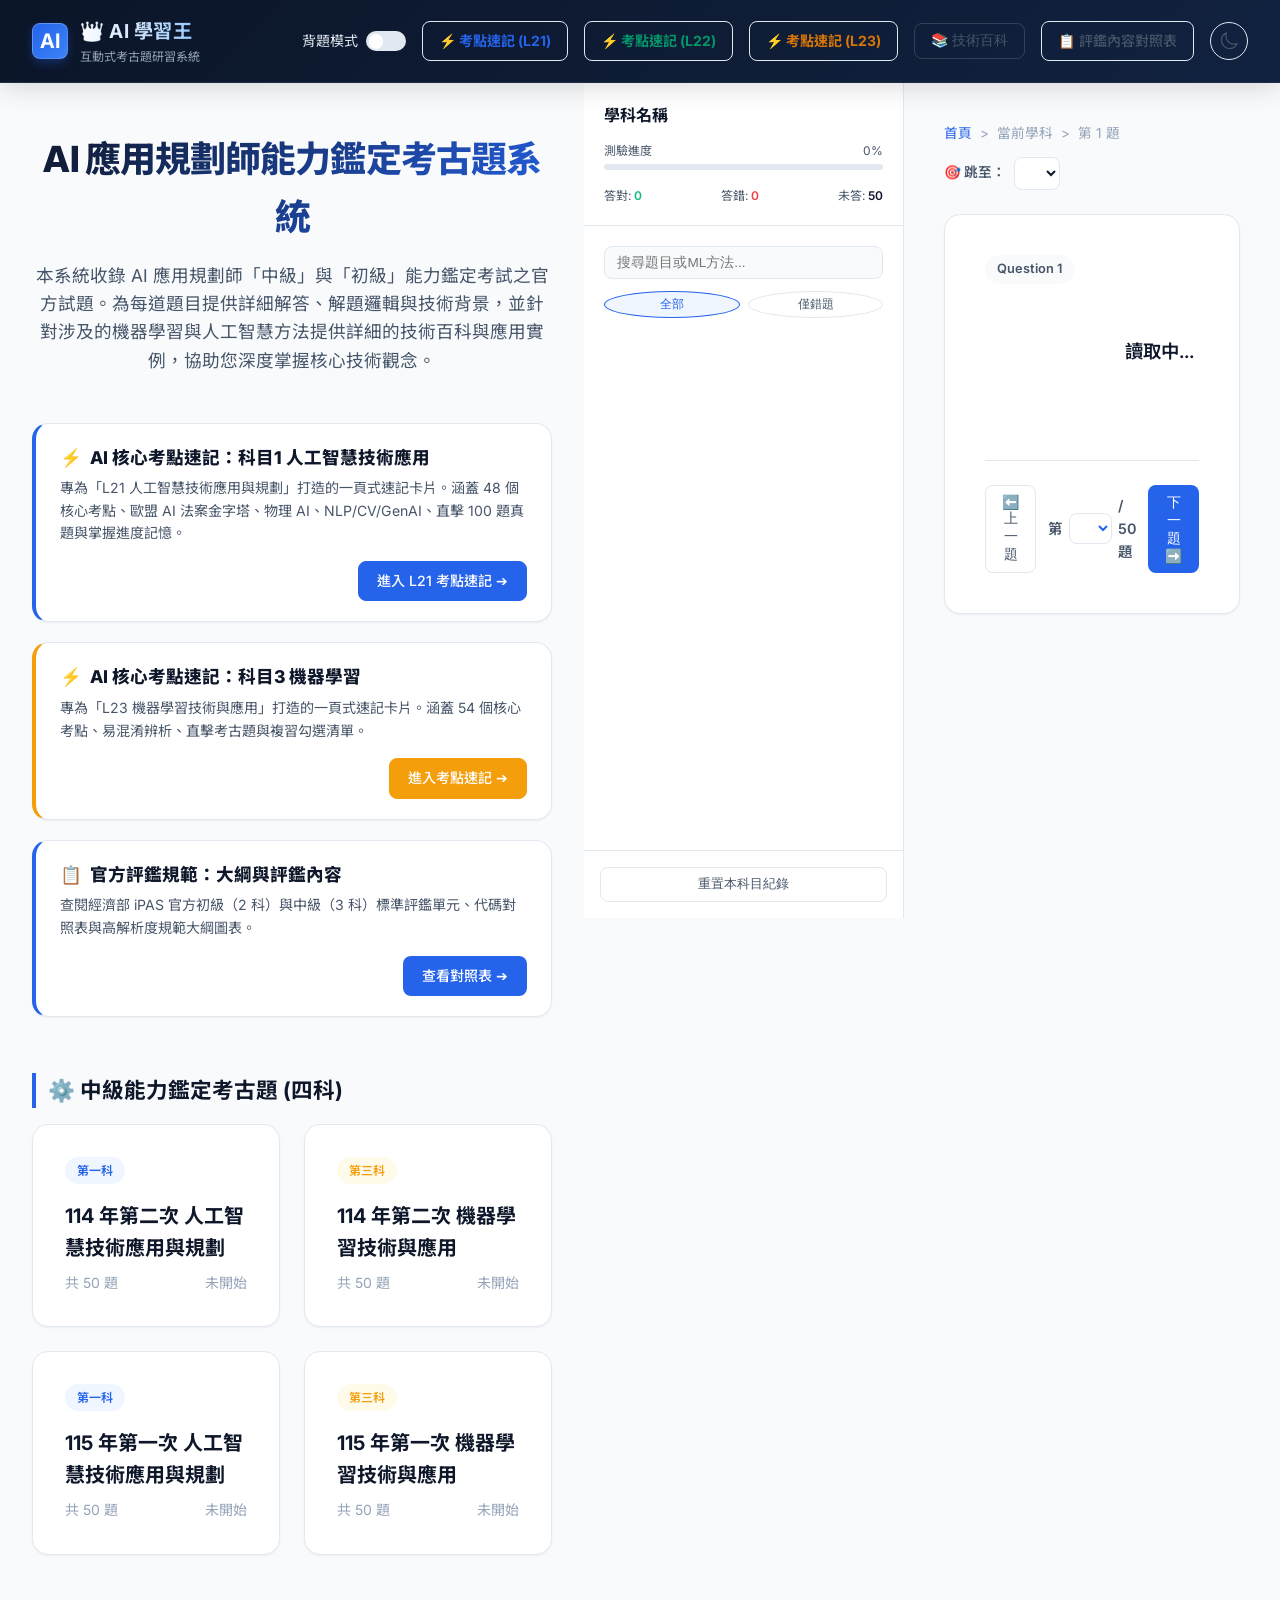
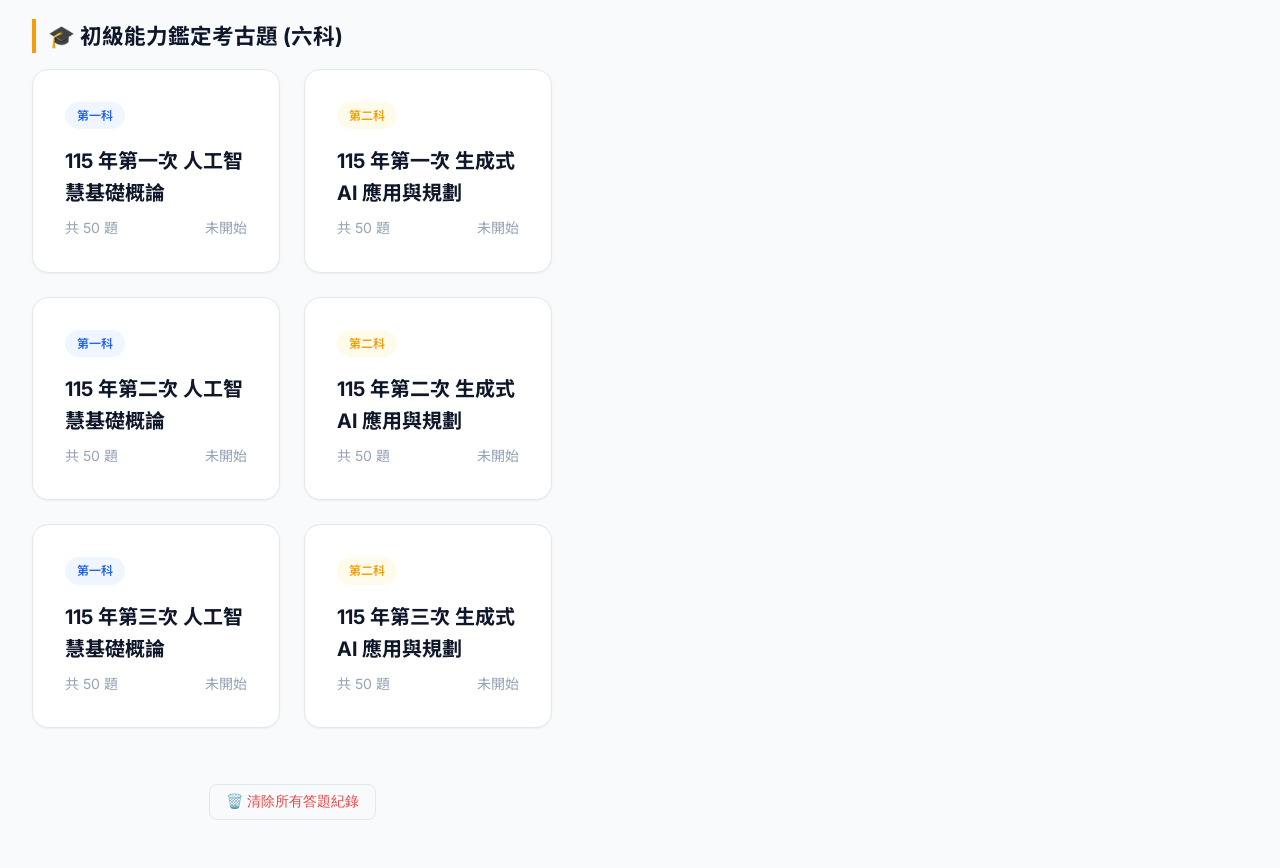
==== index.html @ c433e389 "Feat: Add one-page core exam cheat sheet for Subject 2 (L22)" ====
<!DOCTYPE html>
<html lang="zh-Hant">
<head>
    <meta charset="UTF-8">
    <meta name="viewport" content="width=device-width, initial-scale=1.0">
    <title>AI 應用規劃師(中級) 考古題學習系統</title>
    <link rel="stylesheet" href="styles.css">
    <script id="MathJax-script" async src="https://cdn.jsdelivr.net/npm/mathjax@3/es5/tex-mml-chtml.js"></script>
</head>
<body>
    <div class="app-container">
        <!-- Header -->
        <header>
            <div class="logo-section" id="btn-home">
                <div class="logo-icon">AI</div>
                <div class="logo-text">
                    <h1>👑 AI 學習王</h1>
                    <p>互動式考古題研習系統</p>
                </div>
            </div>
            
            <div class="header-actions">
                <label class="switch-container" id="mode-toggle-wrapper">
                    <span>背題模式</span>
                    <div class="switch">
                        <input type="checkbox" id="mode-toggle">
                        <span class="slider"></span>
                    </div>
                </label>
                
                <a href="quick_notes_l21.html" class="btn btn-secondary" style="text-decoration: none; display: inline-flex; align-items: center; gap: 0.35rem; color: #2563eb; font-weight: 700;">⚡ 考點速記 (L21)</a>
                <a href="quick_notes_l22.html" class="btn btn-secondary" style="text-decoration: none; display: inline-flex; align-items: center; gap: 0.35rem; color: #059669; font-weight: 700;">⚡ 考點速記 (L22)</a>
                <a href="quick_notes_l23.html" class="btn btn-secondary" style="text-decoration: none; display: inline-flex; align-items: center; gap: 0.35rem; color: #d97706; font-weight: 700;">⚡ 考點速記 (L23)</a>
                <button class="btn btn-secondary" id="btn-toggle-view">📚 技術百科</button>
                <a href="syllabus.html" class="btn btn-secondary" style="text-decoration: none; display: inline-flex; align-items: center; gap: 0.35rem;">📋 評鑑內容對照表</a>
                
                <button class="btn btn-icon theme-toggle" id="theme-toggle" title="切換主題">
                    <!-- Sun Icon (Light) -->
                    <svg id="sun-icon" xmlns="http://www.w3.org/2000/svg" fill="none" viewBox="0 0 24 24" stroke-width="1.5" stroke="currentColor" class="hidden">
                        <path stroke-linecap="round" stroke-linejoin="round" d="M12 3v2.25m0 13.5V21M9.75 12h4.5M9.75 3.75h4.5m-4.5 16.5h4.5M2.25 12h19.5M3.75 9.75v4.5m16.5-4.5v4.5m-15-7.5l1.06-1.06m13.78 13.78l-1.06 1.06m-13.78 0l1.06 1.06m13.78-13.78l-1.06-1.06M12 7.5a4.5 4.5 0 100 9 4.5 4.5 0 000-9z" />
                    </svg>
                    <!-- Moon Icon (Dark) -->
                    <svg id="moon-icon" xmlns="http://www.w3.org/2000/svg" fill="none" viewBox="0 0 24 24" stroke-width="1.5" stroke="currentColor">
                        <path stroke-linecap="round" stroke-linejoin="round" d="M21.752 15.002A9.718 9.718 0 0118 15.75c-5.385 0-9.75-4.365-9.75-9.75 0-1.33.266-2.597.748-3.752A9.753 9.753 0 003 11.25C3 16.635 7.365 21 12.75 21a9.753 9.753 0 009.002-5.998z" />
                    </svg>
                </button>
                
                <button class="btn btn-secondary hidden" id="btn-back-landing">返回大綱</button>
            </div>
        </header>

        <!-- Main Wrapper -->
        <main class="main-wrapper">
            <!-- SUBJECT SELECTOR (LANDING PAGE) -->
            <section class="landing-panel" id="landing-panel">
                <h2 class="landing-title">AI 應用規劃師能力鑑定考古題系統</h2>
                <p class="landing-desc">本系統收錄 AI 應用規劃師「中級」與「初級」能力鑑定考試之官方試題。為每道題目提供詳細解答、解題邏輯與技術背景，並針對涉及的機器學習與人工智慧方法提供詳細的技術百科與應用實例，協助您深度掌握核心技術觀念。</p>
                
                <!-- Quick Tools Feature Cards -->
                <div style="display: grid; grid-template-columns: repeat(auto-fit, minmax(320px, 1fr)); gap: 1.25rem; width: 100%; margin-bottom: 2rem;">
                    <!-- L21 Quick Notes Card -->
                    <div style="background: var(--bg-card); border: 1px solid var(--border-color); border-radius: var(--radius-lg); padding: 1.25rem 1.5rem; display: flex; flex-direction: column; justify-content: space-between; gap: 0.75rem; box-shadow: var(--shadow-sm); border-left: 4px solid #2563eb; text-align: left;">
                        <div>
                            <div style="font-weight: 800; font-size: 1.1rem; color: var(--text-primary); display: flex; align-items: center; gap: 0.5rem; margin-bottom: 0.35rem;">
                                <span>⚡</span> AI 核心考點速記：科目1 人工智慧技術應用
                            </div>
                            <div style="font-size: 0.88rem; color: var(--text-secondary); line-height: 1.6;">
                                專為「L21 人工智慧技術應用與規劃」打造的一頁式速記卡片。涵蓋 48 個核心考點、歐盟 AI 法案金字塔、物理 AI、NLP/CV/GenAI、直擊 100 題真題與掌握進度記憶。
                            </div>
                        </div>
                        <div style="text-align: right; margin-top: 0.25rem;">
                            <a href="quick_notes_l21.html" class="btn btn-primary" style="text-decoration: none; font-size: 0.88rem; padding: 0.5rem 1.15rem; background: #2563eb; border-color: #2563eb; display: inline-flex; align-items: center; gap: 0.35rem;">
                                進入 L21 考點速記 ➔
                            </a>
                        </div>
                    </div>

                    <!-- L23 Quick Notes Card -->
                    <div style="background: var(--bg-card); border: 1px solid var(--border-color); border-radius: var(--radius-lg); padding: 1.25rem 1.5rem; display: flex; flex-direction: column; justify-content: space-between; gap: 0.75rem; box-shadow: var(--shadow-sm); border-left: 4px solid var(--accent); text-align: left;">
                        <div>
                            <div style="font-weight: 800; font-size: 1.1rem; color: var(--text-primary); display: flex; align-items: center; gap: 0.5rem; margin-bottom: 0.35rem;">
                                <span>⚡</span> AI 核心考點速記：科目3 機器學習
                            </div>
                            <div style="font-size: 0.88rem; color: var(--text-secondary); line-height: 1.6;">
                                專為「L23 機器學習技術與應用」打造的一頁式速記卡片。涵蓋 54 個核心考點、易混淆辨析、直擊考古題與複習勾選清單。
                            </div>
                        </div>
                        <div style="text-align: right; margin-top: 0.25rem;">
                            <a href="quick_notes_l23.html" class="btn btn-primary" style="text-decoration: none; font-size: 0.88rem; padding: 0.5rem 1.15rem; background: var(--accent); border-color: var(--accent); display: inline-flex; align-items: center; gap: 0.35rem;">
                                進入考點速記 ➔
                            </a>
                        </div>
                    </div>

                    <!-- Syllabus Table Card -->
                    <div style="background: var(--bg-card); border: 1px solid var(--border-color); border-radius: var(--radius-lg); padding: 1.25rem 1.5rem; display: flex; flex-direction: column; justify-content: space-between; gap: 0.75rem; box-shadow: var(--shadow-sm); border-left: 4px solid var(--primary); text-align: left;">
                        <div>
                            <div style="font-weight: 800; font-size: 1.1rem; color: var(--text-primary); display: flex; align-items: center; gap: 0.5rem; margin-bottom: 0.35rem;">
                                <span>📋</span> 官方評鑑規範：大綱與評鑑內容
                            </div>
                            <div style="font-size: 0.88rem; color: var(--text-secondary); line-height: 1.6;">
                                查閱經濟部 iPAS 官方初級（2 科）與中級（3 科）標準評鑑單元、代碼對照表與高解析度規範大綱圖表。
                            </div>
                        </div>
                        <div style="text-align: right; margin-top: 0.25rem;">
                            <a href="syllabus.html" class="btn btn-primary" style="text-decoration: none; font-size: 0.88rem; padding: 0.5rem 1.15rem; display: inline-flex; align-items: center; gap: 0.35rem;">
                                查看對照表 ➔
                            </a>
                        </div>
                    </div>
                </div>
                
                <h3 style="font-size: 1.35rem; font-weight: 700; text-align: left; width: 100%; margin: 1.5rem 0 1rem 0; border-left: 4px solid var(--primary); padding-left: 0.75rem; color: var(--text-primary);">
                    ⚙️ 中級能力鑑定考古題 (四科)
                </h3>
                <div class="subjects-grid">
                    <div class="subject-card" data-subject="114_2_1">
                        <span class="subject-tag">第一科</span>
                        <h3 class="subject-name">114 年第二次 人工智慧技術應用與規劃</h3>
                        <div class="subject-info">
                            <span>共 50 題</span>
                            <span class="subj-progress-status" data-subj="114_2_1">未開始</span>
                        </div>
                    </div>
                    <div class="subject-card" data-subject="114_2_3">
                        <span class="subject-tag ml-tag">第三科</span>
                        <h3 class="subject-name">114 年第二次 機器學習技術與應用</h3>
                        <div class="subject-info">
                            <span>共 50 題</span>
                            <span class="subj-progress-status" data-subj="114_2_3">未開始</span>
                        </div>
                    </div>
                    <div class="subject-card" data-subject="115_1_1">
                        <span class="subject-tag">第一科</span>
                        <h3 class="subject-name">115 年第一次 人工智慧技術應用與規劃</h3>
                        <div class="subject-info">
                            <span>共 50 題</span>
                            <span class="subj-progress-status" data-subj="115_1_1">未開始</span>
                        </div>
                    </div>
                    <div class="subject-card" data-subject="115_1_3">
                        <span class="subject-tag ml-tag">第三科</span>
                        <h3 class="subject-name">115 年第一次 機器學習技術與應用</h3>
                        <div class="subject-info">
                            <span>共 50 題</span>
                            <span class="subj-progress-status" data-subj="115_1_3">未開始</span>
                        </div>
                    </div>
                </div>

                <h3 style="font-size: 1.35rem; font-weight: 700; text-align: left; width: 100%; margin: 2rem 0 1rem 0; border-left: 4px solid var(--accent); padding-left: 0.75rem; color: var(--text-primary);">
                    🎓 初級能力鑑定考古題 (六科)
                </h3>
                <div class="subjects-grid">
                    <div class="subject-card" data-subject="primary_115_1_1">
                        <span class="subject-tag">第一科</span>
                        <h3 class="subject-name">115 年第一次 人工智慧基礎概論</h3>
                        <div class="subject-info">
                            <span>共 50 題</span>
                            <span class="subj-progress-status" data-subj="primary_115_1_1">未開始</span>
                        </div>
                    </div>
                    <div class="subject-card" data-subject="primary_115_1_2">
                        <span class="subject-tag ml-tag">第二科</span>
                        <h3 class="subject-name">115 年第一次 生成式 AI 應用與規劃</h3>
                        <div class="subject-info">
                            <span>共 50 題</span>
                            <span class="subj-progress-status" data-subj="primary_115_1_2">未開始</span>
                        </div>
                    </div>
                    <div class="subject-card" data-subject="primary_115_2_1">
                        <span class="subject-tag">第一科</span>
                        <h3 class="subject-name">115 年第二次 人工智慧基礎概論</h3>
                        <div class="subject-info">
                            <span>共 50 題</span>
                            <span class="subj-progress-status" data-subj="primary_115_2_1">未開始</span>
                        </div>
                    </div>
                    <div class="subject-card" data-subject="primary_115_2_2">
                        <span class="subject-tag ml-tag">第二科</span>
                        <h3 class="subject-name">115 年第二次 生成式 AI 應用與規劃</h3>
                        <div class="subject-info">
                            <span>共 50 題</span>
                            <span class="subj-progress-status" data-subj="primary_115_2_2">未開始</span>
                        </div>
                    </div>
                    <div class="subject-card" data-subject="primary_115_3_1">
                        <span class="subject-tag">第一科</span>
                        <h3 class="subject-name">115 年第三次 人工智慧基礎概論</h3>
                        <div class="subject-info">
                            <span>共 50 題</span>
                            <span class="subj-progress-status" data-subj="primary_115_3_1">未開始</span>
                        </div>
                    </div>
                    <div class="subject-card" data-subject="primary_115_3_2">
                        <span class="subject-tag ml-tag">第二科</span>
                        <h3 class="subject-name">115 年第三次 生成式 AI 應用與規劃</h3>
                        <div class="subject-info">
                            <span>共 50 題</span>
                            <span class="subj-progress-status" data-subj="primary_115_3_2">未開始</span>
                        </div>
                    </div>
                </div>
                
                <button class="btn btn-secondary" id="btn-clear-all" style="margin-top: 1.5rem; color: var(--error)">
                    🗑️ 清除所有答題紀錄
                </button>
            </section>

            <!-- PRACTICE CONTAINER -->
            <section class="practice-container" id="practice-container">
                <!-- Question Sidebar -->
                <aside class="question-sidebar">
                    <div class="sidebar-header">
                        <h3 class="sidebar-title" id="sidebar-subject-title">學科名稱</h3>
                        <div class="progress-container">
                            <div class="stats-row" style="margin-bottom: 0.25rem;">
                                <span>測驗進度</span>
                                <span id="progress-percent">0%</span>
                            </div>
                            <div class="progress-bar-bg">
                                <div class="progress-bar-fill" id="progress-bar"></div>
                            </div>
                        </div>
                        <div class="stats-row">
                            <div class="stats-item">答對: <span id="stat-correct" style="color: var(--success)">0</span></div>
                            <div class="stats-item">答錯: <span id="stat-incorrect" style="color: var(--error)">0</span></div>
                            <div class="stats-item">未答: <span id="stat-unanswered">50</span></div>
                        </div>
                    </div>
                    
                    <div class="sidebar-header" style="padding-bottom: 0.5rem; border-bottom: none;">
                        <input type="text" class="search-input" id="search-input" placeholder="搜尋題目或ML方法...">
                        <div class="filter-row">
                            <button class="btn btn-secondary btn-icon" id="btn-filter-all" title="顯示所有題目" style="flex: 1; padding: 0.25rem 0.5rem; font-size: 0.75rem; background-color: var(--primary-light); color: var(--primary); border-color: var(--primary);">全部</button>
                            <button class="btn btn-secondary btn-icon" id="btn-filter-wrong" title="僅顯示答錯題目" style="flex: 1; padding: 0.25rem 0.5rem; font-size: 0.75rem;">僅錯題</button>
                        </div>
                    </div>
                    
                    <div class="questions-grid-wrapper">
                        <div class="questions-grid" id="questions-grid">
                            <!-- Dynamically populated numbers 1-50 -->
                        </div>
                    </div>
                    
                    <div class="sidebar-footer">
                        <button class="btn btn-secondary" id="btn-reset-current" style="width: 100%; font-size: 0.8rem;">重置本科目紀錄</button>
                    </div>
                </aside>

                <!-- Workspace content -->
                <div class="workspace-area">
                    <div class="nav-breadcrumb-wrapper">
                        <div class="nav-breadcrumb">
                            <a id="breadcrumb-home">首頁</a> &gt; <span id="breadcrumb-subject">當前學科</span> &gt; <span>第 <span id="current-q-index">1</span> 題</span>
                        </div>
                        <div class="quick-jump-container">
                            <label for="jump-question-select" class="quick-jump-label">🎯 跳至：</label>
                            <select id="jump-question-select" class="jump-select" aria-label="選擇題目跳轉"></select>
                            <button class="btn btn-secondary btn-mobile-sheet" id="btn-mobile-sheet-toggle" title="開啟題號清單">📋 題號清單</button>
                        </div>
                    </div>
                    
                    <!-- Question Card -->
                    <div class="card">
                        <div class="question-header">
                            <span class="q-badge" id="question-number-badge">Question 1</span>
                            <span class="q-badge" id="question-ml-method-badge" style="background-color: var(--primary-light); color: var(--primary); display: none;">TF-IDF</span>
                        </div>
                        <div class="question-text" id="question-text">
                            讀取中...
                        </div>
                        
                        <!-- Question Attached Image / Diagram -->
                        <div class="question-image-wrapper" id="question-image-wrapper" style="display: none;">
                            <img id="question-img-element" class="question-img" src="" alt="題目附圖">
                            <div class="question-img-hint">🔍 點擊圖片可放大查看</div>
                        </div>
                        
                        <div class="options-list" id="options-list">
                            <!-- Options (A) (B) (C) (D) -->
                        </div>

                        <!-- Link to Wiki Algorithm page -->
                        <div id="algo-wiki-link-container" style="margin-top: 1.75rem; padding-top: 1.25rem; border-top: 1px dashed var(--border-color); display: none;">
                            <a id="algo-wiki-link" style="color: var(--primary); font-weight: 600; font-size: 0.9rem; text-decoration: none; cursor: pointer; display: inline-flex; align-items: center; gap: 0.35rem;">
                                📖 補充網頁：深入了解 <span id="algo-wiki-name">PCA</span> 演算法詳細原理 &gt;
                            </a>
                        </div>
                        
                        <!-- Nav buttons below options (before answer show) -->
                        <div class="nav-actions">
                            <button class="btn btn-secondary" id="btn-prev-q">⬅️ 上一題</button>
                            <div class="nav-jump-center">
                                <span>第</span>
                                <select id="nav-jump-select" class="nav-jump-select" aria-label="切換題號"></select>
                                <span>/ <span id="nav-total-q">50</span> 題</span>
                            </div>
                            <button class="btn btn-primary" id="btn-next-q">下一題 ➡️</button>
                        </div>
                    </div>

                    <!-- Explanation Panel -->
                    <div class="explanation-panel" id="explanation-panel">
                        <div class="result-banner" id="result-banner">
                            <span id="result-icon">✓</span> <span id="result-text">回答正確！</span>
                        </div>
                        
                        <h3 class="panel-title">💡 答案與解析</h3>
                        <div class="explanation-text" id="explanation-text">
                            詳細的解題邏輯與錯誤選項分析...
                        </div>
                        
                        <div class="section-divider"></div>
                        
                        <!-- Machine Learning Method Details -->
                        <div class="method-box">
                            <div class="method-header">
                                <span class="method-name" id="method-name">DBSCAN</span>
                                <span class="q-badge" style="background-color: var(--primary); color: white;">核心 ML 技術</span>
                            </div>
                            <div class="method-explanation" id="method-explanation">
                                DBSCAN 是基於密度的分群方法...
                            </div>
                        </div>

                        <!-- Method Comparison Section -->
                        <div class="method-box" id="comparison-box" style="background-color: var(--accent-light); border-left-color: var(--accent);">
                            <div class="method-header">
                                <span class="method-name" style="color: var(--accent);">⚙️ 技術對比與應用領域</span>
                                <span class="q-badge" style="background-color: var(--accent); color: white;">方法比較</span>
                            </div>
                            <div class="method-explanation" id="comparison-explanation" style="white-space: pre-wrap;">
                                比較正確答案與其他方法的應用差異...
                            </div>
                        </div>

                        <!-- Knowledge Card Section -->
                        <h3 class="panel-title">📚 知識擴充圖卡</h3>
                        <div class="card" style="padding: 1.75rem; margin-bottom: 2rem;">
                            <div style="margin-bottom: 1.5rem;">
                                <h4 style="font-size: 0.9rem; font-weight: 700; margin-bottom: 0.6rem; color: var(--primary); display: flex; align-items: center; gap: 0.25rem;">
                                    🏷️ 核心關鍵字 (Keywords)
                                </h4>
                                <div class="tag-container" id="keywords-tags">
                                    <!-- Keyword tags -->
                                </div>
                            </div>
                            
                            <div style="margin-bottom: 1.5rem;">
                                <h4 style="font-size: 0.9rem; font-weight: 700; margin-bottom: 0.6rem; color: #7c3aed; display: flex; align-items: center; gap: 0.25rem;">
                                    🧠 延伸應用與技術 (Extended Applications)
                                </h4>
                                <div id="extended-tech-list">
                                    <!-- Extended tech list -->
                                </div>
                            </div>
                            
                            <div>
                                <h4 style="font-size: 0.9rem; font-weight: 700; margin-bottom: 0.6rem; color: var(--accent); display: flex; align-items: center; gap: 0.25rem;">
                                    📖 相關領域術語 (Terminology)
                                </h4>
                                <div class="tag-container" id="terminology-tags">
                                    <!-- Terminology tags -->
                                </div>
                            </div>
                        </div>
                        
                        <!-- Examples section -->
                        <h3 class="panel-title">🚀 生活與業務應用場景實例</h3>
                        <div class="examples-grid" id="examples-grid">
                            <div class="example-card">
                                <h4 class="example-title" id="example1-title">實例一</h4>
                                <p class="example-content" id="example1-content">實例內容描述...</p>
                            </div>
                            <div class="example-card">
                                <h4 class="example-title" id="example2-title">實例二</h4>
                                <p class="example-content" id="example2-content">實例內容描述...</p>
                            </div>
                        </div>
                    </div>
                </div>
            </section>

            <!-- WIKI CONTAINER (ALGORITHM ENCYCLOPEDIA) -->
            <section class="practice-container" id="wiki-container" style="display: none;">
                <!-- Wiki Sidebar -->
                <aside class="question-sidebar">
                    <div class="sidebar-header">
                        <h3 class="sidebar-title">📚 技術百科目錄</h3>
                        <p style="font-size: 0.75rem; color: var(--text-muted);">收錄本考科涉及的核心人工智慧與機器學習演算法，提供深度原理解析與商業應用說明。</p>
                    </div>
                    <div class="questions-grid-wrapper" style="padding-top: 0.5rem;">
                        <input type="text" id="wiki-search-input" placeholder="🔍 搜尋考綱與項目..." style="width: 100%; padding: 0.6rem 0.8rem; border-radius: var(--radius-sm); border: 1px solid var(--border-color); background-color: var(--bg-main); color: var(--text-primary); font-size: 0.88rem; margin-bottom: 0.6rem; box-sizing: border-box; outline: none; transition: border-color 0.2s;" onfocus="this.style.borderColor='var(--primary)'" onblur="this.style.borderColor='var(--border-color)'">
                        
                        <!-- Wiki Category Filter Tabs -->
                        <div class="wiki-category-tabs" id="wiki-category-tabs">
                            <button class="wiki-cat-tab active" data-category="all">全部</button>
                            <button class="wiki-cat-tab" data-category="code">💻 程式相關</button>
                            <button class="wiki-cat-tab" data-category="theory">📚 理論專題</button>
                            <button class="wiki-cat-tab" data-category="syllabus">👑 考綱大綱</button>
                        </div>

                        <div style="display: flex; flex-direction: column; gap: 0.5rem;" id="wiki-menu-list">
                            <!-- Wiki buttons dynamically loaded -->
                        </div>
                    </div>
                </aside>

                <!-- Wiki workspace content -->
                <div class="workspace-area">
                    <div class="nav-breadcrumb">
                        <a id="wiki-breadcrumb-home">首頁</a> &gt; <span>技術百科</span> &gt; <span id="wiki-breadcrumb-algo" style="color: var(--primary); font-weight: 600;">演算法名稱</span>
                    </div>
                    
                    <div class="card" style="padding: 2.5rem; margin-bottom: 2rem;">
                        <h2 id="wiki-title" style="font-size: 1.75rem; font-weight: 800; margin-bottom: 0.5rem; color: var(--primary);">演算法名稱</h2>
                        <p id="wiki-summary" style="font-size: 1rem; color: var(--text-secondary); font-style: italic; margin-bottom: 1.5rem; border-left: 3px solid var(--primary); padding-left: 0.75rem;">演算法摘要...</p>
                        
                        <div class="section-divider" style="margin: 1.5rem 0;"></div>
                        
                        <!-- Rich HTML body -->
                        <div id="wiki-content" class="explanation-text" style="font-size: 1rem; color: var(--text-primary); line-height: 1.7;">
                            讀取中...
                        </div>
                        
                        <div class="section-divider" style="margin: 2rem 0;"></div>
                        
                        <!-- Back-links to related questions -->
                        <h3 class="panel-title" style="color: var(--accent); margin-bottom: 1.25rem;">💡 本考科有使用到此技術的題目</h3>
                        <div style="display: flex; flex-direction: column; gap: 0.75rem;" id="wiki-related-questions">
                            <!-- Related questions links dynamically populated -->
                        </div>
                    </div>
                </div>
            </section>
        </main>
    </div>

    <!-- Script imports -->
    <script src="questions_data.js"></script>
    <script src="wiki_data.js"></script>
    <script>
        // Web Application Application Logic
        document.addEventListener("DOMContentLoaded", () => {
            // State
            let currentView = "landing"; // 'landing', 'practice', 'wiki'
            let currentSubject = null;
            let currentQuestionIdx = 0; // 0-based
            let filterMode = "all"; // 'all' or 'wrong'
            let searchKeyword = "";
            let userProgress = {}; // subjectKey -> { questionId -> { userAnswer, isCorrect } }
            let studyMode = false; // true = 背題模式 (直接看答案)
            let activeWikiKey = "ExamSyllabus"; // Default active wiki page

            // LocalStorage loading
            if (localStorage.getItem("ai_exam_user_progress")) {
                try {
                    userProgress = JSON.parse(localStorage.getItem("ai_exam_user_progress"));
                } catch(e) {
                    userProgress = {};
                }
            }

            // Theme Management
            const getPreferredTheme = () => {
                return localStorage.getItem("theme") || "light";
            };
            
            const setTheme = (theme) => {
                document.documentElement.setAttribute("data-theme", theme);
                localStorage.setItem("theme", theme);
                if (theme === "dark") {
                    document.getElementById("sun-icon").classList.remove("hidden");
                    document.getElementById("moon-icon").classList.add("hidden");
                } else {
                    document.getElementById("sun-icon").classList.add("hidden");
                    document.getElementById("moon-icon").classList.remove("hidden");
                }
            };

            setTheme(getPreferredTheme());
            document.getElementById("theme-toggle").addEventListener("click", () => {
                const currentTheme = document.documentElement.getAttribute("data-theme");
                setTheme(currentTheme === "dark" ? "light" : "dark");
            });

            // UI Elements
            const landingPanel = document.getElementById("landing-panel");
            const practiceContainer = document.getElementById("practice-container");
            const wikiContainer = document.getElementById("wiki-container");
            const btnBackLanding = document.getElementById("btn-back-landing");
            const sidebarSubjectTitle = document.getElementById("sidebar-subject-title");
            const questionsGrid = document.getElementById("questions-grid");
            const questionNumberBadge = document.getElementById("question-number-badge");
            const questionMlBadge = document.getElementById("question-ml-method-badge");
            const questionText = document.getElementById("question-text");
            const questionImageWrapper = document.getElementById("question-image-wrapper");
            const questionImgElement = document.getElementById("question-img-element");
            const optionsList = document.getElementById("options-list");
            const explanationPanel = document.getElementById("explanation-panel");
            const explanationText = document.getElementById("explanation-text");
            const resultBanner = document.getElementById("result-banner");
            const resultIcon = document.getElementById("result-icon");
            const resultText = document.getElementById("result-text");
            const methodName = document.getElementById("method-name");
            const methodExplanation = document.getElementById("method-explanation");
            const example1Title = document.getElementById("example1-title");
            const example1Content = document.getElementById("example1-content");
            const example2Title = document.getElementById("example2-title");
            const example2Content = document.getElementById("example2-content");
            const btnPrevQ = document.getElementById("btn-prev-q");
            const btnNextQ = document.getElementById("btn-next-q");
            const breadcrumbSubject = document.getElementById("breadcrumb-subject");
            const modeToggle = document.getElementById("mode-toggle");
            const modeToggleWrapper = document.getElementById("mode-toggle-wrapper");
            const searchInput = document.getElementById("search-input");
            const btnFilterAll = document.getElementById("btn-filter-all");
            const btnFilterWrong = document.getElementById("btn-filter-wrong");
            const btnResetCurrent = document.getElementById("btn-reset-current");
            const btnClearAll = document.getElementById("btn-clear-all");
            
            // View toggle button
            const btnToggleView = document.getElementById("btn-toggle-view");

            // Quick Jump UI Elements
            const jumpQuestionSelect = document.getElementById("jump-question-select");
            const navJumpSelect = document.getElementById("nav-jump-select");
            const navTotalQ = document.getElementById("nav-total-q");
            const btnMobileSheetToggle = document.getElementById("btn-mobile-sheet-toggle");
            const mobileSheetModal = document.getElementById("mobile-sheet-modal");
            const mobileSheetBackdrop = document.getElementById("mobile-sheet-backdrop");
            const btnCloseMobileSheet = document.getElementById("btn-close-mobile-sheet");
            const mobileQuestionsGrid = document.getElementById("mobile-questions-grid");

            // Subject Cards Init progress status on Landing Panel
            const updateLandingProgress = () => {
                document.querySelectorAll(".subj-progress-status").forEach(span => {
                    const key = span.getAttribute("data-subj");
                    if (userProgress[key]) {
                        const total = 50;
                        const answered = Object.keys(userProgress[key]).length;
                        const correct = Object.values(userProgress[key]).filter(v => v.isCorrect).length;
                        if (answered === 0) {
                            span.textContent = "未開始";
                            span.style.color = "var(--text-muted)";
                        } else if (answered === total) {
                            span.textContent = `已完成 (得分率: ${Math.round(correct/total*100)}%)`;
                            span.style.color = "var(--success)";
                        } else {
                            span.textContent = `答題中 (${answered}/${total})`;
                            span.style.color = "var(--primary)";
                        }
                    } else {
                        span.textContent = "未開始";
                        span.style.color = "var(--text-muted)";
                    }
                });
            };
            updateLandingProgress();

            // Mode Toggle
            modeToggle.addEventListener("change", (e) => {
                studyMode = e.target.checked;
                renderQuestion();
            });

            // View Management Functions
            const switchToLandingView = () => {
                currentView = "landing";
                landingPanel.classList.remove("hidden");
                practiceContainer.style.display = "none";
                wikiContainer.style.display = "none";
                btnBackLanding.classList.add("hidden");
                modeToggleWrapper.classList.remove("hidden");
                btnToggleView.textContent = "📚 技術百科";
                btnToggleView.className = "btn btn-secondary";
                currentSubject = null;
                updateLandingProgress();
            };

            const switchToPracticeView = () => {
                currentView = "practice";
                landingPanel.classList.add("hidden");
                practiceContainer.style.display = "flex";
                wikiContainer.style.display = "none";
                btnBackLanding.classList.remove("hidden");
                modeToggleWrapper.classList.remove("hidden");
                btnToggleView.textContent = "📚 技術百科";
                btnToggleView.className = "btn btn-secondary";
            };

            const switchToWikiView = (wikiKey = "ExamSyllabus") => {
                currentView = "wiki";
                activeWikiKey = wikiKey;
                
                landingPanel.classList.add("hidden");
                practiceContainer.style.display = "none";
                wikiContainer.style.display = "flex";
                btnBackLanding.classList.remove("hidden");
                modeToggleWrapper.classList.add("hidden"); // Hide test mode switch in wiki
                
                btnToggleView.textContent = "📝 考古題練習";
                btnToggleView.className = "btn btn-primary";
                
                renderWikiMenu();
                renderWikiArticle(activeWikiKey);
            };

            // Global helper to jump to a question from wiki links
            window.jumpToQuestion = (subjKey, questionId) => {
                if (typeof EXAM_DATA === 'undefined') return;
                const subj = EXAM_DATA[subjKey];
                if (!subj) return;
                const index = subj.questions.findIndex(q => q.id === questionId);
                if (index !== -1) {
                    loadSubject(subjKey);
                    currentQuestionIdx = index;
                    renderSidebarGrid();
                    renderQuestion();
                    switchToPracticeView();
                }
            };

            // Toggle view button event
            btnToggleView.addEventListener("click", () => {
                if (currentView === "wiki") {
                    if (currentSubject) {
                        switchToPracticeView();
                    } else {
                        switchToLandingView();
                    }
                } else {
                    switchToWikiView(activeWikiKey);
                }
            });

            document.getElementById("btn-home").addEventListener("click", switchToLandingView);
            btnBackLanding.addEventListener("click", switchToLandingView);
            document.getElementById("breadcrumb-home").addEventListener("click", switchToLandingView);
            document.getElementById("wiki-breadcrumb-home").addEventListener("click", switchToLandingView);

            // Subject Select
            document.querySelectorAll(".subject-card").forEach(card => {
                card.addEventListener("click", () => {
                    const subjKey = card.getAttribute("data-subject");
                    if (typeof EXAM_DATA !== 'undefined' && EXAM_DATA[subjKey]) {
                        loadSubject(subjKey);
                    } else {
                        alert("尚未加載此考古題資料。");
                    }
                });
            });

            const loadSubject = (subjKey) => {
                currentSubject = subjKey;
                currentQuestionIdx = 0;
                filterMode = "all";
                searchKeyword = "";
                searchInput.value = "";
                
                // Toggle active button style
                btnFilterAll.style.backgroundColor = "var(--primary-light)";
                btnFilterAll.style.color = "var(--primary)";
                btnFilterAll.style.borderColor = "var(--primary)";
                btnFilterWrong.style.backgroundColor = "transparent";
                btnFilterWrong.style.color = "var(--text-secondary)";
                btnFilterWrong.style.borderColor = "var(--border-color)";

                if (!userProgress[currentSubject]) {
                    userProgress[currentSubject] = {};
                }

                sidebarSubjectTitle.textContent = EXAM_DATA[currentSubject].title;
                breadcrumbSubject.textContent = EXAM_DATA[currentSubject].title.split(" - ")[0];
                
                switchToPracticeView();
                renderSidebarGrid();
                renderQuestion();
                updateStats();
            };

            // Sidebar Filtering
            btnFilterAll.addEventListener("click", () => {
                filterMode = "all";
                btnFilterAll.style.backgroundColor = "var(--primary-light)";
                btnFilterAll.style.color = "var(--primary)";
                btnFilterAll.style.borderColor = "var(--primary)";
                btnFilterWrong.style.backgroundColor = "transparent";
                btnFilterWrong.style.color = "var(--text-secondary)";
                btnFilterWrong.style.borderColor = "var(--border-color)";
                renderSidebarGrid();
            });

            btnFilterWrong.addEventListener("click", () => {
                filterMode = "wrong";
                btnFilterWrong.style.backgroundColor = "var(--error-light)";
                btnFilterWrong.style.color = "var(--error)";
                btnFilterWrong.style.borderColor = "var(--error)";
                btnFilterAll.style.backgroundColor = "transparent";
                btnFilterAll.style.color = "var(--text-secondary)";
                btnFilterAll.style.borderColor = "var(--border-color)";
                renderSidebarGrid();
            });

            searchInput.addEventListener("input", (e) => {
                searchKeyword = e.target.value.toLowerCase();
                renderSidebarGrid();
            });

            // Dropdown jump selectors update
            const updateJumpSelects = () => {
                if (!currentSubject || typeof EXAM_DATA === 'undefined' || !EXAM_DATA[currentSubject]) return;
                const subject = EXAM_DATA[currentSubject];
                const questions = subject.questions;
                if (!questions || questions.length === 0) return;

                if (navTotalQ) {
                    navTotalQ.textContent = questions.length;
                }

                // Populate Top Jump Select
                if (jumpQuestionSelect) {
                    jumpQuestionSelect.innerHTML = "";
                    questions.forEach((q, idx) => {
                        const opt = document.createElement("option");
                        opt.value = idx;
                        const progress = userProgress[currentSubject] ? userProgress[currentSubject][q.id] : null;
                        let statusIcon = "⚪";
                        if (progress) {
                            statusIcon = progress.isCorrect ? "✅" : "❌";
                        }
                        let qSnippet = q.question.replace(/\s+/g, ' ').trim();
                        if (qSnippet.length > 28) {
                            qSnippet = qSnippet.substring(0, 28) + "...";
                        }
                        const methodTag = q.ml_method ? ` [${q.ml_method}]` : "";
                        opt.textContent = `${statusIcon} 第 ${q.id} 題：${qSnippet}${methodTag}`;
                        if (idx === currentQuestionIdx) {
                            opt.selected = true;
                        }
                        jumpQuestionSelect.appendChild(opt);
                    });
                    jumpQuestionSelect.value = currentQuestionIdx;
                }

                // Populate Bottom Nav Jump Select
                if (navJumpSelect) {
                    navJumpSelect.innerHTML = "";
                    questions.forEach((q, idx) => {
                        const opt = document.createElement("option");
                        opt.value = idx;
                        const progress = userProgress[currentSubject] ? userProgress[currentSubject][q.id] : null;
                        let statusIcon = "⚪";
                        if (progress) {
                            statusIcon = progress.isCorrect ? "✅" : "❌";
                        }
                        opt.textContent = `${q.id} ${statusIcon}`;
                        if (idx === currentQuestionIdx) {
                            opt.selected = true;
                        }
                        navJumpSelect.appendChild(opt);
                    });
                    navJumpSelect.value = currentQuestionIdx;
                }
            };

            // Mobile Question Sheet rendering
            const renderMobileSheetGrid = () => {
                if (!mobileQuestionsGrid || !currentSubject || typeof EXAM_DATA === 'undefined' || !EXAM_DATA[currentSubject]) return;
                mobileQuestionsGrid.innerHTML = "";
                const subject = EXAM_DATA[currentSubject];
                
                subject.questions.forEach((q, index) => {
                    const qId = q.id;
                    const progress = userProgress[currentSubject] ? userProgress[currentSubject][qId] : null;
                    
                    const qBtn = document.createElement("button");
                    qBtn.className = "q-btn";
                    qBtn.textContent = qId;
                    
                    if (progress) {
                        if (progress.isCorrect) {
                            qBtn.classList.add("correct");
                        } else {
                            qBtn.classList.add("incorrect");
                        }
                    }
                    
                    if (index === currentQuestionIdx) {
                        qBtn.classList.add("active");
                    }
                    
                    qBtn.addEventListener("click", () => {
                        currentQuestionIdx = index;
                        renderSidebarGrid();
                        renderQuestion();
                        if (mobileSheetModal) {
                            mobileSheetModal.classList.add("hidden");
                        }
                    });
                    
                    mobileQuestionsGrid.appendChild(qBtn);
                });
            };

            // Sidebar Grid rendering
            const renderSidebarGrid = () => {
                questionsGrid.innerHTML = "";
                const subject = EXAM_DATA[currentSubject];
                
                subject.questions.forEach((q, index) => {
                    const qId = q.id;
                    const progress = userProgress[currentSubject][qId];
                    
                    // Match Filters
                    if (filterMode === "wrong") {
                        if (!progress || progress.isCorrect) return;
                    }
                    
                    if (searchKeyword) {
                        const questionMatch = q.question.toLowerCase().includes(searchKeyword);
                        const methodMatch = q.ml_method && q.ml_method.toLowerCase().includes(searchKeyword);
                        if (!questionMatch && !methodMatch) return;
                    }

                    const qBtn = document.createElement("button");
                    qBtn.className = "q-btn";
                    qBtn.textContent = qId;
                    
                    // Style by answer state
                    if (progress) {
                        if (progress.isCorrect) {
                            qBtn.classList.add("correct");
                        } else {
                            qBtn.classList.add("incorrect");
                        }
                    }
                    
                    if (index === currentQuestionIdx) {
                        qBtn.classList.add("active");
                    }
                    
                    qBtn.addEventListener("click", () => {
                        currentQuestionIdx = index;
                        // Update active state in UI
                        document.querySelectorAll(".q-btn").forEach(b => b.classList.remove("active"));
                        qBtn.classList.add("active");
                        renderQuestion();
                    });
                    
                    questionsGrid.appendChild(qBtn);
                });
            };

            // Main Area rendering
            const renderQuestion = () => {
                const subject = EXAM_DATA[currentSubject];
                const q = subject.questions[currentQuestionIdx];
                
                document.getElementById("current-q-index").textContent = q.id;
                questionNumberBadge.textContent = `Question ${q.id}`;
                questionText.textContent = q.question;
                
                if (q.ml_method) {
                    questionMlBadge.textContent = q.ml_method;
                    questionMlBadge.style.display = "inline-block";
                } else {
                    questionMlBadge.style.display = "none";
                }

                // Render Attached Image if exists
                if (q.image) {
                    questionImgElement.src = q.image;
                    questionImgElement.onclick = () => openImageModal(q.image);
                    questionImageWrapper.style.display = "flex";
                } else {
                    questionImageWrapper.style.display = "none";
                    questionImgElement.src = "";
                }

                // Render Options
                optionsList.innerHTML = "";
                const userChoice = userProgress[currentSubject][q.id]?.userAnswer;
                const isAnswered = userChoice !== undefined;
                
                Object.keys(q.options).forEach(letter => {
                    const optionItem = document.createElement("div");
                    optionItem.className = "option-item";
                    
                    const optionLetter = document.createElement("span");
                    optionLetter.className = "option-letter";
                    optionLetter.textContent = letter;
                    
                    const optionTextSpan = document.createElement("span");
                    optionTextSpan.className = "option-text";
                    optionTextSpan.textContent = q.options[letter];
                    
                    optionItem.appendChild(optionLetter);
                    optionItem.appendChild(optionTextSpan);
                    
                    // Style options depending on answer states
                    if (studyMode) {
                        if (letter === q.answer) {
                            optionItem.classList.add("correct");
                        }
                    } else if (isAnswered) {
                        if (letter === q.answer) {
                            optionItem.classList.add("correct");
                        } else if (letter === userChoice) {
                            optionItem.classList.add("incorrect");
                        }
                    } else {
                        optionItem.addEventListener("click", () => handleSelectOption(letter));
                    }
                    
                    optionsList.appendChild(optionItem);
                });

                // Bidirectional Link to Wiki
                const wikiLinkContainer = document.getElementById("algo-wiki-link-container");
                const wikiLink = document.getElementById("algo-wiki-link");
                const wikiName = document.getElementById("algo-wiki-name");
                
                let matchedWikiKey = null;
                if (q.ml_method && typeof WIKI_DATA !== 'undefined') {
                    const method = q.ml_method.trim();
                    if (WIKI_DATA[method]) {
                        matchedWikiKey = method;
                    } else {
                        // Fallback substring matching
                        for (let k in WIKI_DATA) {
                            if (method.toLowerCase().includes(k.toLowerCase()) || k.toLowerCase().includes(method.toLowerCase())) {
                                matchedWikiKey = k;
                                break;
                            }
                        }
                    }
                }
                
                if (matchedWikiKey) {
                    wikiLinkContainer.style.display = "block";
                    wikiName.textContent = WIKI_DATA[matchedWikiKey].title.split(" (")[0];
                    
                    // Replace to remove previous event listeners
                    const newWikiLink = wikiLink.cloneNode(true);
                    wikiLink.parentNode.replaceChild(newWikiLink, wikiLink);
                    
                    newWikiLink.addEventListener("click", () => {
                        switchToWikiView(matchedWikiKey);
                    });
                } else {
                    wikiLinkContainer.style.display = "none";
                }

                // Render Explanation Panel
                if (studyMode || isAnswered) {
                    explanationPanel.style.display = "block";
                    explanationText.textContent = q.explanation;
                    
                    // Show correct/incorrect indicator if answered in test mode
                    if (isAnswered && !studyMode) {
                        const isCorrect = userProgress[currentSubject][q.id].isCorrect;
                        resultBanner.className = isCorrect ? "result-banner correct" : "result-banner incorrect";
                        resultIcon.textContent = isCorrect ? "✓" : "✗";
                        resultText.textContent = isCorrect ? "回答正確！" : `回答錯誤！正確答案是 (${q.answer})`;
                    } else {
                        resultBanner.className = "result-banner correct";
                        resultIcon.textContent = "★";
                        resultText.textContent = `參考答案是 (${q.answer})`;
                    }

                    // Render ML info
                    methodName.textContent = q.ml_method || "相關 AI 技術";
                    methodExplanation.textContent = q.ml_method_explanation || "此題目涉及特定的機器學習架構或評估指標。";
                    
                    // Render comparison
                    const comparisonBox = document.getElementById("comparison-box");
                    const comparisonExplanation = document.getElementById("comparison-explanation");
                    if (q.comparison) {
                        comparisonBox.style.display = "block";
                        comparisonExplanation.textContent = q.comparison;
                    } else {
                        comparisonBox.style.display = "none";
                    }

                    // Render keywords (Tags)
                    const keywordsTags = document.getElementById("keywords-tags");
                    keywordsTags.innerHTML = "";
                    if (q.keywords && q.keywords.length > 0) {
                        q.keywords.forEach(kw => {
                            const tag = document.createElement("span");
                            tag.className = "keyword-tag";
                            tag.textContent = kw;
                            keywordsTags.appendChild(tag);
                        });
                    } else {
                        keywordsTags.innerHTML = "<span style='color: var(--text-muted); font-size: 0.85rem;'>無關鍵字資訊</span>";
                    }

                    // Render extended tech list
                    const extTechList = document.getElementById("extended-tech-list");
                    extTechList.innerHTML = "";
                    if (q.extended_tech && q.extended_tech.length > 0) {
                        q.extended_tech.forEach(tech => {
                            const item = document.createElement("div");
                            item.className = "extended-tech-item";
                            
                            const nameSpan = document.createElement("div");
                            nameSpan.className = "extended-tech-name";
                            nameSpan.textContent = tech.name;
                            
                            const descSpan = document.createElement("div");
                            descSpan.className = "extended-tech-desc";
                            descSpan.textContent = tech.desc;
                            
                            item.appendChild(nameSpan);
                            item.appendChild(descSpan);
                            extTechList.appendChild(item);
                        });
                    } else {
                        extTechList.innerHTML = "<span style='color: var(--text-muted); font-size: 0.85rem;'>無延伸應用技術</span>";
                    }

                    // Render terminology (Tags)
                    const termTags = document.getElementById("terminology-tags");
                    termTags.innerHTML = "";
                    if (q.terminology && q.terminology.length > 0) {
                        q.terminology.forEach(term => {
                            const tag = document.createElement("span");
                            tag.className = "term-tag";
                            tag.textContent = term;
                            termTags.appendChild(tag);
                        });
                    } else {
                        termTags.innerHTML = "<span style='color: var(--text-muted); font-size: 0.85rem;'>無領域術語資訊</span>";
                    }
                    
                    example1Title.textContent = "應用情境一";
                    example1Content.textContent = q.examples && q.examples[0] ? q.examples[0] : "生活應用例子一";
                    example2Title.textContent = "應用情境二";
                    example2Content.textContent = q.examples && q.examples[1] ? q.examples[1] : "生活應用例子二";
                } else {
                    explanationPanel.style.display = "none";
                }

                // Update prev / next buttons
                btnPrevQ.disabled = currentQuestionIdx === 0;
                btnNextQ.disabled = currentQuestionIdx === subject.questions.length - 1;

                // Sync Jump Dropdowns
                updateJumpSelects();
            };

            const handleSelectOption = (letter) => {
                const q = EXAM_DATA[currentSubject].questions[currentQuestionIdx];
                const isCorrect = letter === q.answer;
                
                userProgress[currentSubject][q.id] = {
                    userAnswer: letter,
                    isCorrect: isCorrect
                };
                
                // Save to local storage
                localStorage.setItem("ai_exam_user_progress", JSON.stringify(userProgress));
                
                // Re-render
                renderQuestion();
                renderSidebarGrid();
                updateStats();
            };

            // Stats Update
            const updateStats = () => {
                const subject = EXAM_DATA[currentSubject];
                const total = subject.questions.length;
                const progressObj = userProgress[currentSubject];
                
                const answered = Object.keys(progressObj).length;
                const correct = Object.values(progressObj).filter(v => v.isCorrect).length;
                const incorrect = answered - correct;
                const unanswered = total - answered;
                
                const pct = Math.round((answered / total) * 100);
                
                document.getElementById("progress-percent").textContent = `${pct}%`;
                document.getElementById("progress-bar").style.width = `${pct}%`;
                document.getElementById("stat-correct").textContent = correct;
                document.getElementById("stat-incorrect").textContent = incorrect;
                document.getElementById("stat-unanswered").textContent = unanswered;
            };

            // Previous / Next button controls
            btnPrevQ.addEventListener("click", () => {
                if (currentQuestionIdx > 0) {
                    currentQuestionIdx--;
                    renderSidebarGrid();
                    renderQuestion();
                }
            });

            btnNextQ.addEventListener("click", () => {
                const subject = EXAM_DATA[currentSubject];
                if (currentQuestionIdx < subject.questions.length - 1) {
                    currentQuestionIdx++;
                    renderSidebarGrid();
                    renderQuestion();
                }
            });

            // Quick jump dropdown change events
            if (jumpQuestionSelect) {
                jumpQuestionSelect.addEventListener("change", (e) => {
                    const newIdx = parseInt(e.target.value, 10);
                    if (!isNaN(newIdx)) {
                        currentQuestionIdx = newIdx;
                        renderSidebarGrid();
                        renderQuestion();
                    }
                });
            }

            if (navJumpSelect) {
                navJumpSelect.addEventListener("change", (e) => {
                    const newIdx = parseInt(e.target.value, 10);
                    if (!isNaN(newIdx)) {
                        currentQuestionIdx = newIdx;
                        renderSidebarGrid();
                        renderQuestion();
                    }
                });
            }

            // Mobile Sheet Modal events
            if (btnMobileSheetToggle) {
                btnMobileSheetToggle.addEventListener("click", () => {
                    renderMobileSheetGrid();
                    if (mobileSheetModal) {
                        mobileSheetModal.classList.remove("hidden");
                    }
                });
            }

            if (btnCloseMobileSheet) {
                btnCloseMobileSheet.addEventListener("click", () => {
                    if (mobileSheetModal) {
                        mobileSheetModal.classList.add("hidden");
                    }
                });
            }

            if (mobileSheetBackdrop) {
                mobileSheetBackdrop.addEventListener("click", () => {
                    if (mobileSheetModal) {
                        mobileSheetModal.classList.add("hidden");
                    }
                });
            }

            // Reset current subject history
            btnResetCurrent.addEventListener("click", () => {
                if (confirm("確定要重置本科目的所有答題紀錄嗎？此動作無法復原。")) {
                    userProgress[currentSubject] = {};
                    localStorage.setItem("ai_exam_user_progress", JSON.stringify(userProgress));
                    loadSubject(currentSubject);
                }
            });

            // Clear all database history
            btnClearAll.addEventListener("click", () => {
                if (confirm("確定要清除本系統中的所有科目練習紀錄嗎？")) {
                    userProgress = {};
                    localStorage.removeItem("ai_exam_user_progress");
                    updateLandingProgress();
                    alert("已清除所有練習紀錄。");
                }
            });

            // ==========================================
            // WIKI ENCYCLOPEDIA LOGIC
            // ==========================================
            const wikiMenuList = document.getElementById("wiki-menu-list");
            const wikiTitle = document.getElementById("wiki-title");
            const wikiSummary = document.getElementById("wiki-summary");
            const wikiContent = document.getElementById("wiki-content");
            const wikiBreadcrumbAlgo = document.getElementById("wiki-breadcrumb-algo");
            const wikiRelatedQuestions = document.getElementById("wiki-related-questions");

            let activeWikiCategory = "all";

            const renderWikiMenu = (filterKeyword = "", category = activeWikiCategory) => {
                wikiMenuList.innerHTML = "";
                if (typeof WIKI_DATA === 'undefined') return;
                
                const kw = filterKeyword.trim().toLowerCase();
                
                Object.keys(WIKI_DATA).forEach(key => {
                    const algo = WIKI_DATA[key];
                    const itemCat = algo.category || (key === "ExamSyllabus" ? "syllabus" : "theory");
                    
                    // Category filter
                    if (category !== "all" && itemCat !== category) {
                        return;
                    }
                    
                    const isSyllabus = key === "ExamSyllabus";
                    const matches = isSyllabus || 
                        key.toLowerCase().includes(kw) || 
                        algo.title.toLowerCase().includes(kw) || 
                        (algo.summary && algo.summary.toLowerCase().includes(kw)) ||
                        (algo.keywords && algo.keywords.some(k => k.toLowerCase().includes(kw)));
                        
                    if (!matches) return;
                    
                    const btn = document.createElement("button");
                    btn.className = "wiki-menu-btn";
                    if (key === activeWikiKey) btn.classList.add("active");
                    
                    btn.innerHTML = `<span>${algo.title}</span> <span>&gt;</span>`;
                    btn.addEventListener("click", () => {
                        document.querySelectorAll(".wiki-menu-btn").forEach(b => b.classList.remove("active"));
                        btn.classList.add("active");
                        renderWikiArticle(key);
                    });
                    
                    wikiMenuList.appendChild(btn);
                });
            };

            const wikiSearchInput = document.getElementById("wiki-search-input");
            if (wikiSearchInput) {
                wikiSearchInput.addEventListener("input", (e) => {
                    renderWikiMenu(e.target.value, activeWikiCategory);
                });
            }

            // Wiki Category Tabs Event Listeners
            const wikiCatTabs = document.querySelectorAll(".wiki-cat-tab");
            wikiCatTabs.forEach(tab => {
                tab.addEventListener("click", () => {
                    wikiCatTabs.forEach(t => t.classList.remove("active"));
                    tab.classList.add("active");
                    activeWikiCategory = tab.dataset.category;
                    const searchVal = wikiSearchInput ? wikiSearchInput.value : "";
                    renderWikiMenu(searchVal, activeWikiCategory);
                });
            });

            const getWikiStats = () => {
                const stats = [];
                Object.keys(WIKI_DATA).forEach(key => {
                    if (key === "ExamSyllabus" || key === "MLMethodology") return;
                    
                    let count = 0;
                    const keywords = WIKI_DATA[key].keywords || [key];
                    
                    for (let subjKey in EXAM_DATA) {
                        const subj = EXAM_DATA[subjKey];
                        subj.questions.forEach(question => {
                            if (question.ml_method) {
                                const method = question.ml_method.trim().toLowerCase();
                                const isMatch = keywords.some(kw => {
                                    const kwLow = kw.toLowerCase();
                                    return method.includes(kwLow) || kwLow.includes(method);
                                });
                                if (isMatch) count++;
                            }
                        });
                    }
                    
                    stats.push({
                        key: key,
                        title: WIKI_DATA[key].title,
                        count: count
                    });
                });
                
                return stats.sort((a, b) => b.count - a.count).slice(0, 30);
            };

            const renderWikiArticle = (wikiKey) => {
                activeWikiKey = wikiKey;
                const algo = WIKI_DATA[wikiKey];
                
                wikiTitle.textContent = algo.title;
                wikiSummary.textContent = algo.summary;
                
                if (wikiKey === "ExamSyllabus") {
                    const dashboardHtml = `
                        <div style="background-color: var(--card-bg); border: 1px solid var(--border-color); border-radius: 8px; padding: 1.25rem; margin-bottom: 2rem; box-shadow: 0 4px 6px rgba(0,0,0,0.02);">
                            <h4 style="margin-top: 0; margin-bottom: 1rem; color: var(--primary); font-weight: bold; display: flex; align-items: center; gap: 0.5rem; font-size: 1.05rem;">
                                📊 考點熱度排行榜 (400 題考古題高頻考點 Top 30)
                            </h4>
                            <div id="wiki-dashboard-grid" style="display: grid; grid-template-columns: repeat(auto-fill, minmax(210px, 1fr)); gap: 0.75rem; margin-bottom: 0.5rem;">
                                <!-- Dynamic statistics items -->
                            </div>
                        </div>
                    `;
                    wikiContent.innerHTML = dashboardHtml + algo.content;
                    
                    const grid = document.getElementById("wiki-dashboard-grid");
                    if (grid) {
                        const top30 = getWikiStats();
                        top30.forEach((item, index) => {
                            const card = document.createElement("div");
                            card.style.cssText = "display: flex; justify-content: space-between; align-items: center; padding: 0.5rem 0.75rem; border-radius: var(--radius-sm); border: 1px solid var(--border-color); background-color: var(--bg-main); cursor: pointer; transition: all 0.2s; box-sizing: border-box;";
                            
                            let badgeColor = "#ffffff";
                            let badgeBg = "var(--text-muted)";
                            if (index === 0) { badgeBg = "#ef4444"; }
                            else if (index === 1) { badgeBg = "#f97316"; }
                            else if (index === 2) { badgeBg = "#eab308"; }
                            else { badgeColor = "var(--text-muted)"; badgeBg = "rgba(0,0,0,0.05)"; }
                            
                            let displayTitle = item.title.split(" (")[0];
                            if (displayTitle.length > 12) {
                                displayTitle = displayTitle.substring(0, 11) + "...";
                            }
                            
                            card.innerHTML = `
                                <div style="display: flex; align-items: center; gap: 0.4rem; overflow: hidden;">
                                    <span style="display: inline-flex; align-items: center; justify-content: center; width: 1.2rem; height: 1.2rem; border-radius: 50%; font-size: 0.7rem; font-weight: bold; background-color: ${badgeBg}; color: ${badgeColor}; flex-shrink: 0;">${index + 1}</span>
                                    <span style="font-weight: 500; font-size: 0.85rem; overflow: hidden; text-overflow: ellipsis; white-space: nowrap;" title="${item.title}">${displayTitle}</span>
                                </div>
                                <span style="font-size: 0.75rem; font-weight: 600; padding: 0.1rem 0.35rem; border-radius: 10px; background-color: var(--primary-light); color: var(--primary); flex-shrink: 0;">${item.count} 題</span>
                            `;
                            
                            card.addEventListener("mouseenter", () => {
                                card.style.borderColor = "var(--primary)";
                                card.style.transform = "translateY(-1px)";
                                card.style.boxShadow = "0 2px 4px rgba(0,0,0,0.04)";
                            });
                            card.addEventListener("mouseleave", () => {
                                card.style.borderColor = "var(--border-color)";
                                card.style.transform = "none";
                                card.style.boxShadow = "none";
                            });
                            
                            card.addEventListener("click", () => {
                                activeWikiKey = item.key;
                                const searchVal = document.getElementById("wiki-search-input") ? document.getElementById("wiki-search-input").value : "";
                                renderWikiMenu(searchVal);
                                renderWikiArticle(item.key);
                                window.scrollTo({ top: 0, behavior: 'smooth' });
                            });
                            
                            grid.appendChild(card);
                        });
                    }
                } else {
                    wikiContent.innerHTML = algo.content;
                }
                
                wikiBreadcrumbAlgo.textContent = algo.title.split(" (")[0];
                
                if (typeof MathJax !== 'undefined' && MathJax.typeset) {
                    MathJax.typeset();
                }
                
                renderRelatedQuestions(wikiKey);
            };

            const renderRelatedQuestions = (wikiKey) => {
                wikiRelatedQuestions.innerHTML = "";
                if (wikiKey === "ExamSyllabus" || wikiKey === "MLMethodology") {
                    wikiRelatedQuestions.innerHTML = "<p style='color: var(--text-muted); font-size: 0.95rem; font-style: italic; margin-top: 1rem;'>💡 此條目為官方能力鑑定學習大綱與方法論指引，不針對單一考題進行關聯跳轉。</p>";
                    return;
                }
                let foundAny = false;
                
                const subjShortNames = {
                    "114_2_1": "114年第二次 - 第一科",
                    "114_2_3": "114年第二次 - 第三科",
                    "115_1_1": "115年第一次 - 第一科",
                    "115_1_3": "115年第一次 - 第三科",
                    "primary_115_1_1": "115年第一次初級 - 第一科",
                    "primary_115_1_2": "115年第一次初級 - 第二科",
                    "primary_115_2_1": "115年第二次初級 - 第一科",
                    "primary_115_2_2": "115年第二次初級 - 第二科",
                    "primary_115_3_1": "115年第三次初級 - 第一科",
                    "primary_115_3_2": "115年第三次初級 - 第二科"
                };

                for (let subjKey in EXAM_DATA) {
                    const subj = EXAM_DATA[subjKey];
                    subj.questions.forEach((question, index) => {
                        let isMatch = false;
                        if (question.ml_method) {
                            const method = question.ml_method.trim().toLowerCase();
                            const key = wikiKey.toLowerCase();
                            const keywords = (WIKI_DATA[wikiKey] && WIKI_DATA[wikiKey].keywords) ? WIKI_DATA[wikiKey].keywords : [wikiKey];
                            
                            // Check keywords mapping
                            isMatch = keywords.some(kw => {
                                const kwLow = kw.toLowerCase();
                                return method.includes(kwLow) || kwLow.includes(method);
                            });
                        }
                        
                        if (isMatch) {
                            foundAny = true;
                            
                            const qLink = document.createElement("a");
                            qLink.style.cssText = "color: var(--primary); font-weight: 500; font-size: 0.95rem; text-decoration: none; cursor: pointer; display: block; padding: 0.75rem 1rem; border-radius: var(--radius-sm); border: 1px solid var(--border-color); background-color: var(--bg-main); transition: all 0.2s;";
                            
                            qLink.innerHTML = `✏️ <b>${subjShortNames[subjKey]}</b> - 第 ${question.id} 題 <span style="font-size: 0.85rem; color: var(--text-muted); font-weight: normal; margin-left: 0.5rem; display: block; margin-top: 0.25rem;">${question.question.substring(0, 90)}...</span>`;
                            
                            qLink.addEventListener("mouseenter", () => {
                                qLink.style.borderColor = "var(--primary)";
                                qLink.style.backgroundColor = "var(--primary-light)";
                            });
                            qLink.addEventListener("mouseleave", () => {
                                qLink.style.borderColor = "var(--border-color)";
                                qLink.style.backgroundColor = "var(--bg-main)";
                            });
                            
                            qLink.addEventListener("click", () => {
                                // Jump directly to this question
                                loadSubject(subjKey);
                                currentQuestionIdx = index;
                                renderSidebarGrid();
                                renderQuestion();
                                updateStats();
                            });
                            
                            wikiRelatedQuestions.appendChild(qLink);
                        }
                    });
                }

                if (!foundAny) {
                    wikiRelatedQuestions.innerHTML = "<span style='color: var(--text-muted); font-size: 0.9rem;'>此演算法目前在 200 題考古題中尚無直接對應的題目。</span>";
                }
            };

            // URL Deep Linking (?subj=xxx&qid=yyy)
            const urlParams = new URLSearchParams(window.location.search);
            const targetSubj = urlParams.get("subj");
            const targetQid = parseInt(urlParams.get("qid"), 10);
            if (targetSubj && typeof EXAM_DATA !== 'undefined' && EXAM_DATA[targetSubj]) {
                loadSubject(targetSubj);
                if (!isNaN(targetQid)) {
                    const qIdx = EXAM_DATA[targetSubj].questions.findIndex(q => q.id === targetQid);
                    if (qIdx !== -1) {
                        currentQuestionIdx = qIdx;
                        renderSidebarGrid();
                        renderQuestion();
                        updateStats();
                    }
                }
            }
        });

        // Global Image Modal (Lightbox) Functions
        function openImageModal(src) {
            const modal = document.getElementById("image-modal");
            const modalImg = document.getElementById("modal-image");
            if (modal && modalImg) {
                modalImg.src = src;
                modal.style.display = "flex";
                document.body.style.overflow = "hidden";
            }
        }

        function closeImageModal() {
            const modal = document.getElementById("image-modal");
            if (modal) {
                modal.style.display = "none";
                document.body.style.overflow = "";
            }
        }

        // Close on Escape key
        document.addEventListener("keydown", (e) => {
            if (e.key === "Escape") {
                closeImageModal();
            }
        });
    </script>

    <!-- Mobile Question Sheet Drawer / Modal -->
    <div class="mobile-sheet-modal hidden" id="mobile-sheet-modal">
        <div class="mobile-sheet-backdrop" id="mobile-sheet-backdrop"></div>
        <div class="mobile-sheet-content">
            <div class="mobile-sheet-header">
                <h3 style="font-size: 1.15rem; font-weight: 700; color: var(--text-primary); margin: 0; display: flex; align-items: center; gap: 0.5rem;">
                    <span>📋</span> 題目清單快速跳轉
                </h3>
                <button class="modal-close" id="btn-close-mobile-sheet" aria-label="關閉">&times;</button>
            </div>
            <div class="questions-grid-wrapper" style="max-height: 60vh; padding: 0.5rem 0;">
                <div class="questions-grid" id="mobile-questions-grid">
                    <!-- Dynamically populated 1-50 buttons -->
                </div>
            </div>
        </div>
    </div>

    <!-- Image Lightbox Modal -->
    <div id="image-modal" class="image-modal" style="display: none;" onclick="closeImageModal()">
        <span class="image-modal-close" onclick="closeImageModal()">&times;</span>
        <img class="image-modal-content" id="modal-image" src="" alt="放大附圖" onclick="event.stopPropagation()">
        <div id="image-modal-caption" class="image-modal-caption">點擊背景或右上角 &times; 關閉</div>
    </div>
</body>
</html>
---- styles.css ----
/* Premium Practice Exam Web App Styling */
@import url('https://fonts.googleapis.com/css2?family=Inter:wght@300;400;500;600;700&family=Noto+Sans+TC:wght@300;400;500;700&display=swap');

:root {
    /* Light Mode Tokens */
    --bg-main: #f8fafc;
    --bg-card: #ffffff;
    --bg-sidebar: #ffffff;
    --border-color: #e2e8f0;
    --text-primary: #0f172a;
    --text-secondary: #475569;
    --text-muted: #94a3b8;
    
    --primary: #2563eb;
    --primary-hover: #1d4ed8;
    --primary-light: #eff6ff;
    
    --success: #10b981;
    --success-light: #ecfdf5;
    --error: #ef4444;
    --error-light: #fef2f2;
    
    --accent: #f59e0b;
    --accent-light: #fffbeb;
    
    --shadow-sm: 0 1px 2px 0 rgb(0 0 0 / 0.05);
    --shadow-md: 0 4px 6px -1px rgb(0 0 0 / 0.1), 0 2px 4px -2px rgb(0 0 0 / 0.1);
    --shadow-lg: 0 10px 15px -3px rgb(0 0 0 / 0.1), 0 4px 6px -4px rgb(0 0 0 / 0.1);
    
    --radius-sm: 8px;
    --radius-md: 12px;
    --radius-lg: 16px;
    
    --transition-fast: 0.2s cubic-bezier(0.4, 0, 0.2, 1);
    --transition-normal: 0.3s cubic-bezier(0.4, 0, 0.2, 1);
}

[data-theme="dark"] {
    /* Dark Mode Tokens */
    --bg-main: #0b0f19;
    --bg-card: #151f32;
    --bg-sidebar: #111a2e;
    --border-color: #22314d;
    --text-primary: #f8fafc;
    --text-secondary: #cbd5e1;
    --text-muted: #64748b;
    
    --primary: #3b82f6;
    --primary-hover: #60a5fa;
    --primary-light: #1e293b;
    
    --success: #10b981;
    --success-light: #064e3b;
    --error: #ef4444;
    --error-light: #7f1d1d;
    
    --accent: #fbbf24;
    --accent-light: #78350f;
    
    --shadow-sm: 0 1px 2px 0 rgb(0 0 0 / 0.5);
    --shadow-md: 0 4px 6px -1px rgb(0 0 0 / 0.3), 0 2px 4px -2px rgb(0 0 0 / 0.3);
    --shadow-lg: 0 10px 15px -3px rgb(0 0 0 / 0.4), 0 4px 6px -4px rgb(0 0 0 / 0.4);
}

* {
    margin: 0;
    padding: 0;
    box-sizing: border-box;
}

body {
    font-family: 'Inter', 'Noto Sans TC', -apple-system, BlinkMacSystemFont, "Segoe UI", Roboto, sans-serif;
    background-color: var(--bg-main);
    color: var(--text-primary);
    line-height: 1.6;
    transition: background-color var(--transition-fast), color var(--transition-fast);
    overflow-x: hidden;
}

/* Layout */
.app-container {
    display: flex;
    min-height: 100vh;
    flex-direction: column;
}

header {
    background-color: var(--bg-sidebar);
    border-bottom: 1px solid var(--border-color);
    padding: 1rem 2rem;
    display: flex;
    justify-content: space-between;
    align-items: center;
    position: sticky;
    top: 0;
    z-index: 100;
    box-shadow: var(--shadow-sm);
    transition: background-color var(--transition-fast), border-color var(--transition-fast);
}

.logo-section {
    display: flex;
    align-items: center;
    gap: 0.75rem;
}

.logo-icon {
    width: 2.25rem;
    height: 2.25rem;
    background: linear-gradient(135deg, var(--primary), #8b5cf6);
    border-radius: var(--radius-sm);
    display: flex;
    align-items: center;
    justify-content: center;
    color: white;
    font-weight: 700;
    font-size: 1.25rem;
    box-shadow: 0 4px 10px rgb(37 99 235 / 0.3);
}

.logo-text h1 {
    font-size: 1.2rem;
    font-weight: 700;
    letter-spacing: -0.025em;
}

.logo-text p {
    font-size: 0.75rem;
    color: var(--text-muted);
}

.header-actions {
    display: flex;
    align-items: center;
    gap: 1rem;
}

/* Button general */
.btn {
    display: inline-flex;
    align-items: center;
    justify-content: center;
    padding: 0.5rem 1rem;
    font-size: 0.875rem;
    font-weight: 500;
    border-radius: var(--radius-sm);
    border: 1px solid transparent;
    cursor: pointer;
    transition: all var(--transition-fast);
    gap: 0.5rem;
}

.btn-icon {
    padding: 0.5rem;
    border-radius: 50%;
    background-color: transparent;
    border: 1px solid var(--border-color);
    color: var(--text-secondary);
}

.btn-icon:hover {
    background-color: var(--primary-light);
    color: var(--primary);
    border-color: var(--primary);
}

.btn-primary {
    background-color: var(--primary);
    color: white;
}

.btn-primary:hover {
    background-color: var(--primary-hover);
    box-shadow: 0 4px 12px rgb(37 99 235 / 0.2);
}

.btn-secondary {
    background-color: transparent;
    border-color: var(--border-color);
    color: var(--text-secondary);
}

.btn-secondary:hover {
    background-color: var(--bg-main);
    color: var(--text-primary);
}

.theme-toggle svg {
    width: 1.25rem;
    height: 1.25rem;
}

/* Main Dashboard Area */
.main-wrapper {
    display: flex;
    flex: 1;
    position: relative;
    max-width: 1600px;
    margin: 0 auto;
    width: 100%;
}

/* Landing Panel */
.landing-panel {
    flex: 1;
    padding: 3rem 2rem;
    display: flex;
    flex-direction: column;
    align-items: center;
    justify-content: center;
    text-align: center;
    max-width: 900px;
    margin: 0 auto;
}

.landing-title {
    font-size: 2.25rem;
    font-weight: 800;
    margin-bottom: 1rem;
    letter-spacing: -0.025em;
    background: linear-gradient(135deg, var(--text-primary), var(--primary));
    -webkit-background-clip: text;
    -webkit-text-fill-color: transparent;
}

.landing-desc {
    color: var(--text-secondary);
    max-width: 600px;
    margin-bottom: 3rem;
    font-size: 1.1rem;
}

.subjects-grid {
    display: grid;
    grid-template-columns: repeat(2, 1fr);
    gap: 1.5rem;
    width: 100%;
    margin-bottom: 2rem;
}

@media (max-width: 768px) {
    .subjects-grid {
        grid-template-columns: 1fr;
    }
}

.subject-card {
    background-color: var(--bg-card);
    border: 1px solid var(--border-color);
    border-radius: var(--radius-lg);
    padding: 2rem;
    text-align: left;
    cursor: pointer;
    transition: all var(--transition-normal);
    box-shadow: var(--shadow-sm);
    display: flex;
    flex-direction: column;
    position: relative;
    overflow: hidden;
}

.subject-card::before {
    content: '';
    position: absolute;
    top: 0;
    left: 0;
    width: 4px;
    height: 100%;
    background-color: var(--primary);
    opacity: 0;
    transition: opacity var(--transition-fast);
}

.subject-card:hover {
    transform: translateY(-4px);
    border-color: var(--primary);
    box-shadow: var(--shadow-lg);
}

.subject-card:hover::before {
    opacity: 1;
}

.subject-tag {
    align-self: flex-start;
    padding: 0.25rem 0.75rem;
    font-size: 0.75rem;
    font-weight: 600;
    border-radius: 9999px;
    margin-bottom: 1rem;
    background-color: var(--primary-light);
    color: var(--primary);
}

.subject-tag.ml-tag {
    background-color: var(--accent-light);
    color: var(--accent);
}

.subject-name {
    font-size: 1.25rem;
    font-weight: 700;
    margin-bottom: 0.5rem;
}

.subject-info {
    font-size: 0.875rem;
    color: var(--text-muted);
    margin-top: auto;
    display: flex;
    justify-content: space-between;
}

/* Practice Area Layout */
.practice-container {
    display: none; /* Shown dynamically */
    flex: 1;
    display: flex;
    width: 100%;
}

/* Sidebar List of Questions */
.question-sidebar {
    width: 320px;
    border-right: 1px solid var(--border-color);
    background-color: var(--bg-sidebar);
    display: flex;
    flex-direction: column;
    height: calc(100vh - 65px);
    position: sticky;
    top: 65px;
    transition: transform var(--transition-normal), background-color var(--transition-fast);
}

.sidebar-header {
    padding: 1.25rem;
    border-bottom: 1px solid var(--border-color);
}

.sidebar-title {
    font-weight: 700;
    font-size: 1rem;
    margin-bottom: 0.75rem;
}

.progress-container {
    margin-bottom: 1rem;
}

.progress-bar-bg {
    height: 6px;
    background-color: var(--border-color);
    border-radius: 9999px;
    overflow: hidden;
}

.progress-bar-fill {
    height: 100%;
    width: 0%;
    background: linear-gradient(90deg, var(--primary), var(--success));
    transition: width var(--transition-normal);
}

.stats-row {
    display: flex;
    justify-content: space-between;
    font-size: 0.75rem;
    color: var(--text-secondary);
}

.stats-item span {
    font-weight: 600;
    color: var(--text-primary);
}

.filter-row {
    display: flex;
    gap: 0.5rem;
    margin-bottom: 0.5rem;
}

.search-input {
    width: 100%;
    padding: 0.5rem 0.75rem;
    font-size: 0.85rem;
    border: 1px solid var(--border-color);
    border-radius: var(--radius-sm);
    background-color: var(--bg-main);
    color: var(--text-primary);
    margin-bottom: 0.75rem;
    transition: border-color var(--transition-fast);
}

.search-input:focus {
    outline: none;
    border-color: var(--primary);
}

/* Grid of numbers */
.questions-grid-wrapper {
    flex: 1;
    overflow-y: auto;
    padding: 1.25rem;
}

.questions-grid {
    display: grid;
    grid-template-columns: repeat(5, 1fr);
    gap: 0.5rem;
}

.q-btn {
    aspect-ratio: 1;
    border-radius: var(--radius-sm);
    border: 1px solid var(--border-color);
    background-color: var(--bg-card);
    color: var(--text-secondary);
    font-weight: 600;
    font-size: 0.875rem;
    cursor: pointer;
    display: flex;
    align-items: center;
    justify-content: center;
    transition: all var(--transition-fast);
}

.q-btn:hover {
    border-color: var(--primary);
    color: var(--primary);
    background-color: var(--primary-light);
}

.q-btn.active {
    outline: 2px solid var(--primary);
    outline-offset: 2px;
}

.q-btn.correct {
    background-color: var(--success-light);
    color: var(--success);
    border-color: var(--success);
}

.q-btn.incorrect {
    background-color: var(--error-light);
    color: var(--error);
    border-color: var(--error);
}

.q-btn.answered-unscored {
    background-color: var(--primary-light);
    color: var(--primary);
    border-color: var(--primary);
}

.sidebar-footer {
    padding: 1rem;
    border-top: 1px solid var(--border-color);
    display: flex;
    gap: 0.5rem;
}

/* Main content workspace */
.workspace-area {
    flex: 1;
    padding: 2.5rem;
    overflow-y: auto;
    height: calc(100vh - 65px);
    display: flex;
    flex-direction: column;
    max-width: 1000px;
    margin: 0 auto;
}

@media (max-width: 992px) {
    .question-sidebar {
        display: none; /* Toggle sidebar implementation later */
    }
}

.nav-breadcrumb-wrapper {
    display: flex;
    justify-content: space-between;
    align-items: center;
    margin-bottom: 1.5rem;
    flex-wrap: wrap;
    gap: 0.75rem;
}

.nav-breadcrumb {
    display: flex;
    align-items: center;
    gap: 0.5rem;
    font-size: 0.85rem;
    color: var(--text-muted);
}

.nav-breadcrumb a {
    color: var(--primary);
    text-decoration: none;
    cursor: pointer;
}

.nav-breadcrumb a:hover {
    text-decoration: underline;
}

.quick-jump-container {
    display: flex;
    align-items: center;
    gap: 0.5rem;
}

.quick-jump-label {
    font-size: 0.85rem;
    font-weight: 600;
    color: var(--text-secondary);
    white-space: nowrap;
}

.jump-select {
    padding: 0.45rem 0.75rem;
    font-size: 0.85rem;
    border-radius: var(--radius-sm);
    border: 1px solid var(--border-color);
    background-color: var(--bg-card);
    color: var(--text-primary);
    cursor: pointer;
    max-width: 320px;
    outline: none;
    transition: border-color var(--transition-fast), box-shadow var(--transition-fast);
}

.jump-select:hover {
    border-color: var(--primary);
}

.jump-select:focus {
    border-color: var(--primary);
    box-shadow: 0 0 0 2px rgb(37 99 235 / 0.2);
}

.btn-mobile-sheet {
    display: none;
}

@media (max-width: 992px) {
    .btn-mobile-sheet {
        display: inline-flex;
        align-items: center;
        padding: 0.4rem 0.75rem;
        font-size: 0.85rem;
    }
}

/* Question Section */
.card {
    background-color: var(--bg-card);
    border: 1px solid var(--border-color);
    border-radius: var(--radius-lg);
    box-shadow: var(--shadow-sm);
    padding: 2.5rem;
    margin-bottom: 2rem;
    transition: background-color var(--transition-fast), border-color var(--transition-fast);
}

.question-header {
    display: flex;
    justify-content: space-between;
    align-items: flex-start;
    margin-bottom: 1.5rem;
}

.q-badge {
    padding: 0.25rem 0.75rem;
    font-size: 0.8rem;
    font-weight: 600;
    border-radius: 9999px;
    background-color: var(--bg-main);
    color: var(--text-secondary);
}

.question-text {
    font-size: 1.15rem;
    font-weight: 600;
    color: var(--text-primary);
    margin-bottom: 2rem;
    white-space: pre-wrap;
}

.options-list {
    display: flex;
    flex-direction: column;
    gap: 1rem;
}

.option-item {
    display: flex;
    align-items: center;
    padding: 1.25rem 1.5rem;
    border: 1px solid var(--border-color);
    border-radius: var(--radius-md);
    cursor: pointer;
    transition: all var(--transition-fast);
    position: relative;
    background-color: var(--bg-card);
}

.option-item:hover {
    border-color: var(--primary);
    background-color: var(--primary-light);
}

.option-letter {
    display: flex;
    align-items: center;
    justify-content: center;
    width: 2rem;
    height: 2rem;
    border-radius: 50%;
    border: 1px solid var(--border-color);
    font-weight: 700;
    font-size: 0.9rem;
    margin-right: 1.25rem;
    transition: all var(--transition-fast);
    background-color: var(--bg-main);
    color: var(--text-secondary);
    flex-shrink: 0;
}

.option-item:hover .option-letter {
    border-color: var(--primary);
    background-color: var(--primary);
    color: white;
}

.option-text {
    font-size: 1rem;
    color: var(--text-primary);
    font-weight: 500;
}

/* Option states after answering */
.option-item.correct {
    border-color: var(--success);
    background-color: var(--success-light);
}

.option-item.correct .option-letter {
    border-color: var(--success);
    background-color: var(--success);
    color: white;
}

.option-item.incorrect {
    border-color: var(--error);
    background-color: var(--error-light);
}

.option-item.incorrect .option-letter {
    border-color: var(--error);
    background-color: var(--error);
    color: white;
}

/* Nav Actions and Quick Jump Below Question */
.nav-actions {
    display: flex;
    justify-content: space-between;
    align-items: center;
    margin-top: 2rem;
    padding-top: 1.5rem;
    border-top: 1px solid var(--border-color);
    gap: 0.75rem;
}

.nav-jump-center {
    display: flex;
    align-items: center;
    gap: 0.4rem;
    font-size: 0.9rem;
    font-weight: 600;
    color: var(--text-secondary);
}

.nav-jump-select {
    padding: 0.35rem 0.65rem;
    font-size: 0.9rem;
    font-weight: 700;
    border-radius: var(--radius-sm);
    border: 1px solid var(--border-color);
    background-color: var(--bg-card);
    color: var(--primary);
    cursor: pointer;
    outline: none;
    transition: border-color var(--transition-fast), box-shadow var(--transition-fast);
}

.nav-jump-select:hover {
    border-color: var(--primary);
}

.nav-jump-select:focus {
    border-color: var(--primary);
    box-shadow: 0 0 0 2px rgb(37 99 235 / 0.2);
}

/* Explanation Panel */
.explanation-panel {
    display: none; /* Dynamic show */
    animation: fadeIn 0.4s ease;
}

@keyframes fadeIn {
    from { opacity: 0; transform: translateY(10px); }
    to { opacity: 1; transform: translateY(0); }
}

.section-divider {
    height: 1px;
    background-color: var(--border-color);
    margin: 2rem 0;
}

.panel-title {
    font-size: 1.1rem;
    font-weight: 700;
    margin-bottom: 1rem;
    display: flex;
    align-items: center;
    gap: 0.5rem;
}

.result-banner {
    padding: 1rem 1.5rem;
    border-radius: var(--radius-md);
    font-weight: 600;
    margin-bottom: 1.5rem;
    display: flex;
    align-items: center;
    gap: 0.75rem;
}

.result-banner.correct {
    background-color: var(--success-light);
    color: var(--success);
    border-left: 4px solid var(--success);
}

.result-banner.incorrect {
    background-color: var(--error-light);
    color: var(--error);
    border-left: 4px solid var(--error);
}

.explanation-text {
    font-size: 0.975rem;
    color: var(--text-secondary);
    margin-bottom: 2rem;
}

/* Method Section */
.method-box {
    background-color: var(--primary-light);
    border-radius: var(--radius-lg);
    padding: 1.5rem 2rem;
    margin-bottom: 2rem;
    border-left: 4px solid var(--primary);
}

.method-header {
    display: flex;
    justify-content: space-between;
    align-items: center;
    margin-bottom: 0.75rem;
}

.method-name {
    font-weight: 700;
    color: var(--primary);
    font-size: 1.05rem;
}

.method-explanation {
    font-size: 0.925rem;
    color: var(--text-secondary);
}

/* Tags container */
.tag-container {
    display: flex;
    flex-wrap: wrap;
    gap: 0.5rem;
    margin-top: 0.25rem;
}

.keyword-tag {
    display: inline-block;
    padding: 0.25rem 0.75rem;
    font-size: 0.8rem;
    font-weight: 500;
    border-radius: var(--radius-sm);
    background-color: var(--primary-light);
    color: var(--primary);
    border: 1px solid rgb(37 99 235 / 0.15);
}

[data-theme="dark"] .keyword-tag {
    border-color: rgb(59 130 246 / 0.25);
}

.term-tag {
    display: inline-block;
    padding: 0.25rem 0.75rem;
    font-size: 0.8rem;
    font-weight: 500;
    border-radius: var(--radius-sm);
    background-color: #f5f3ff;
    color: #7c3aed;
    border: 1px solid rgb(124 58 237 / 0.15);
}

[data-theme="dark"] .term-tag {
    background-color: #1e1b4b;
    color: #a78bfa;
    border-color: rgb(167 139 250 / 0.15);
}

.extended-tech-item {
    padding: 0.75rem 1rem;
    border-radius: var(--radius-sm);
    background-color: var(--bg-main);
    border: 1px solid var(--border-color);
    margin-bottom: 0.5rem;
    transition: all var(--transition-fast);
}

.extended-tech-item:hover {
    border-color: #8b5cf6;
    background-color: var(--bg-card);
}

.extended-tech-name {
    font-weight: 700;
    font-size: 0.85rem;
    color: var(--text-primary);
    margin-bottom: 0.25rem;
}

.extended-tech-desc {
    font-size: 0.825rem;
    color: var(--text-secondary);
}

/* Examples section */
.examples-grid {
    display: grid;
    grid-template-columns: repeat(2, 1fr);
    gap: 1.25rem;
}

@media (max-width: 768px) {
    .examples-grid {
        grid-template-columns: 1fr;
    }
}

.example-card {
    background-color: var(--bg-main);
    border-radius: var(--radius-md);
    padding: 1.25rem;
    border: 1px solid var(--border-color);
}

.example-title {
    font-weight: 600;
    font-size: 0.9rem;
    margin-bottom: 0.5rem;
    color: var(--text-primary);
    display: flex;
    align-items: center;
    gap: 0.5rem;
}

.example-title::before {
    content: "⚡";
    font-size: 0.85rem;
}

.example-content {
    font-size: 0.875rem;
    color: var(--text-secondary);
}

/* Nav Actions beneath question */
.nav-actions {
    display: flex;
    justify-content: space-between;
    margin-top: 2rem;
}

/* Utility classes */
.hidden {
    display: none !important;
}

/* Custom Checkbox/Switch */
.switch-container {
    display: flex;
    align-items: center;
    gap: 0.5rem;
    cursor: pointer;
    font-size: 0.875rem;
    color: var(--text-secondary);
}

.switch {
    position: relative;
    display: inline-block;
    width: 2.5rem;
    height: 1.25rem;
}

.switch input {
    opacity: 0;
    width: 0;
    height: 0;
}

.slider {
    position: absolute;
    cursor: pointer;
    top: 0;
    left: 0;
    right: 0;
    bottom: 0;
    background-color: var(--border-color);
    transition: .3s;
    border-radius: 34px;
}

.slider:before {
    position: absolute;
    content: "";
    height: 0.9rem;
    width: 0.9rem;
    left: 0.15rem;
    bottom: 0.15rem;
    background-color: white;
    transition: .3s;
    border-radius: 50%;
}

input:checked + .slider {
    background-color: var(--primary);
}

input:checked + .slider:before {
    transform: translateX(1.2rem);
}

/* Wiki Menu List Buttons */
.wiki-menu-btn {
    width: 100%;
    padding: 0.85rem 1.25rem;
    background-color: var(--bg-card);
    border: 1px solid var(--border-color);
    border-radius: var(--radius-sm);
    color: var(--text-primary);
    font-weight: 600;
    font-size: 0.9rem;
    text-align: left;
    cursor: pointer;
    transition: all var(--transition-fast);
    display: flex;
    justify-content: space-between;
    align-items: center;
}

.wiki-menu-btn:hover {
    background-color: var(--primary-light);
    color: var(--primary);
    border-color: var(--primary);
}

.wiki-menu-btn.active {
    background-color: var(--primary);
    color: white;
    border-color: var(--primary);
}

/* ==========================================================================
   PREMIUM GRAPHICS & CONCEPT LAYOUT OVERRIDES (AI LEARNING KING VIBE)
   ========================================================================== */

/* Dark Premium Navigation Bar */
header {
    background: linear-gradient(135deg, #0b1528 0%, #112240 100%) !important;
    border-bottom: 1px solid #1d2d47 !important;
    color: #ffffff !important;
    box-shadow: 0 4px 25px rgba(0, 0, 0, 0.15) !important;
}

header .logo-text h1 {
    color: #ffffff !important;
    font-weight: 700;
    letter-spacing: 0.5px;
    background: linear-gradient(to right, #ffffff, #93c5fd);
    -webkit-background-clip: text;
    -webkit-text-fill-color: transparent;
}

header .logo-text p {
    color: #94a3b8 !important;
}

header .logo-icon {
    background: linear-gradient(135deg, #2563eb 0%, #3b82f6 100%) !important;
    color: white !important;
    border: 1.5px solid rgba(255,255,255,0.2);
}

header label, header span {
    color: #e2e8f0 !important;
}

/* Light border / text for buttons in Dark Header */
#btn-back-landing {
    background-color: rgba(255, 255, 255, 0.08) !important;
    border: 1px solid rgba(255, 255, 255, 0.2) !important;
    color: #f1f5f9 !important;
}
#btn-back-landing:hover {
    background-color: rgba(255, 255, 255, 0.15) !important;
    color: #ffffff !important;
}

#btn-toggle-view {
    border: 1px solid rgba(255,255,255,0.15);
}

/* Sidebar Styling Optimization (Wiki Selector) */
#wiki-container .question-sidebar {
    background-color: #ffffff !important;
    border-right: 1px solid #e2e8f0 !important;
    box-shadow: 2px 0 10px rgba(0, 0, 0, 0.02) !important;
}

[data-theme="dark"] #wiki-container .question-sidebar {
    background-color: #0f172a !important;
    border-right: 1px solid #1e293b !important;
}

/* Sidebar Title header */
#wiki-container .sidebar-title {
    font-size: 1.15rem;
    font-weight: 700;
    color: #0f172a;
    display: flex;
    align-items: center;
    gap: 0.5rem;
}
[data-theme="dark"] #wiki-container .sidebar-title {
    color: #f8fafc;
}

/* Ultra Clean Wiki Selector Buttons (Flat Accordion Vibe) */
.wiki-menu-btn {
    background-color: #f8fafc !important;
    border: 1px solid #f1f5f9 !important;
    border-radius: 10px !important;
    padding: 0.9rem 1.25rem !important;
    font-size: 0.9rem !important;
    color: #334155 !important;
    font-weight: 500 !important;
    box-shadow: 0 1px 3px rgba(0,0,0,0.01) !important;
    display: flex;
    justify-content: space-between;
    align-items: center;
    transition: all 0.2s cubic-bezier(0.4, 0, 0.2, 1) !important;
}

[data-theme="dark"] .wiki-menu-btn {
    background-color: #1e293b !important;
    border: 1px solid #334155 !important;
    color: #cbd5e1 !important;
}

.wiki-menu-btn:hover {
    background-color: #eff6ff !important;
    border-color: #bfdbfe !important;
    color: #2563eb !important;
    transform: translateY(-1px);
}

[data-theme="dark"] .wiki-menu-btn:hover {
    background-color: #0f172a !important;
    border-color: #3b82f6 !important;
    color: #60a5fa !important;
}

.wiki-menu-btn.active {
    background: linear-gradient(135deg, #2563eb 0%, #1d4ed8 100%) !important;
    color: #ffffff !important;
    border-color: #2563eb !important;
    box-shadow: 0 4px 12px rgba(37, 99, 235, 0.2) !important;
    font-weight: 600 !important;
}

/* Technology Dot-Grid Background in Wiki Workspace Area */
#wiki-container .workspace-area {
    background-color: #f8fafc;
    background-image: radial-gradient(#e2e8f0 1.5px, transparent 1.5px) !important;
    background-size: 24px 24px !important;
    padding: 2.5rem !important;
}

[data-theme="dark"] #wiki-container .workspace-area {
    background-color: #0b0f19;
    background-image: radial-gradient(#1e293b 1.5px, transparent 1.5px) !important;
}

/* Elegant Wiki Main Card styling */
#wiki-container .card {
    border: 1px solid #e2e8f0 !important;
    box-shadow: 0 10px 30px rgba(0,0,0,0.04) !important;
    border-radius: 16px !important;
    background-color: #ffffff !important;
}
[data-theme="dark"] #wiki-container .card {
    border: 1px solid #1e293b !important;
    background-color: #131e35 !important;
}

/* Title Centered Vibe */
#wiki-title {
    text-align: center;
    font-size: 2rem !important;
    font-weight: 800 !important;
    letter-spacing: -0.5px;
    margin-bottom: 0.75rem !important;
    background: linear-gradient(to right, #0f172a, #2563eb);
    -webkit-background-clip: text;
    -webkit-text-fill-color: transparent;
}
[data-theme="dark"] #wiki-title {
    background: linear-gradient(to right, #ffffff, #60a5fa);
    -webkit-background-clip: text;
    -webkit-text-fill-color: transparent;
}

#wiki-summary {
    text-align: center;
    border-left: none !important;
    padding-left: 0 !important;
    color: #64748b !important;
    font-size: 1.05rem !important;
    margin-bottom: 2rem !important;
}
[data-theme="dark"] #wiki-summary {
    color: #94a3b8 !important;
}

/* Wiki Content List Style Refinement to match the concept mockup */
#wiki-content ul {
    list-style-type: none !important;
    padding-left: 0.5rem !important;
    margin: 0.75rem 0 1.25rem 0 !important;
}

#wiki-content ul li {
    position: relative !important;
    padding-left: 1.25rem !important;
    margin-bottom: 0.65rem !important;
    color: var(--text-primary) !important;
    font-size: 0.95rem !important;
}

#wiki-content ul li::before {
    content: "•" !important;
    color: #2563eb !important; /* Premium Blue Bullet */
    font-weight: 900 !important;
    font-size: 1.2rem !important;
    position: absolute !important;
    left: 0.1rem !important;
    top: -0.15rem !important;
}

#wiki-content p {
    font-size: 0.95rem !important;
    margin-bottom: 0.85rem !important;
    color: var(--text-secondary) !important;
}

/* Custom styles for the exam analysis cards list items to match individual category colors */
div[style*="border-left: 4px solid var(--accent)"] ul li::before {
    color: var(--accent) !important;
}

div[style*="border-left: 4px solid var(--success)"] ul li::before {
    color: var(--success) !important;
}

div[style*="border-left: 4px solid #8e44ad"] ul li::before {
    color: #8e44ad !important;
}

/* ==========================================================================
   QUESTION ATTACHED IMAGES & LIGHTBOX MODAL
   ========================================================================== */
.question-image-wrapper {
    margin: 1.25rem 0 1.75rem 0;
    padding: 1rem;
    background-color: var(--bg-main);
    border: 1px solid var(--border-color);
    border-radius: var(--radius-md);
    display: flex;
    flex-direction: column;
    align-items: center;
    justify-content: center;
    transition: all var(--transition-fast);
}

.question-image-wrapper:hover {
    border-color: var(--primary);
}

.question-img {
    max-width: 100%;
    max-height: 480px;
    height: auto;
    object-fit: contain;
    border-radius: var(--radius-sm);
    box-shadow: 0 2px 8px rgba(0, 0, 0, 0.06);
    cursor: zoom-in;
    background-color: #ffffff;
    transition: transform var(--transition-fast), box-shadow var(--transition-fast);
}

.question-img:hover {
    transform: scale(1.01);
    box-shadow: 0 6px 16px rgba(0, 0, 0, 0.12);
}

.question-img-hint {
    margin-top: 0.5rem;
    font-size: 0.8rem;
    color: var(--text-muted);
    display: flex;
    align-items: center;
    gap: 0.25rem;
    user-select: none;
}

/* Lightbox Modal */
.image-modal {
    position: fixed;
    z-index: 9999;
    left: 0;
    top: 0;
    width: 100vw;
    height: 100vh;
    overflow: auto;
    background-color: rgba(0, 0, 0, 0.85);
    backdrop-filter: blur(4px);
    display: flex;
    flex-direction: column;
    align-items: center;
    justify-content: center;
    padding: 2rem;
    cursor: zoom-out;
    animation: modalFadeIn 0.2s ease-out;
}

@keyframes modalFadeIn {
    from { opacity: 0; }
    to { opacity: 1; }
}

.image-modal-content {
    max-width: 90vw;
    max-height: 85vh;
    object-fit: contain;
    border-radius: 8px;
    box-shadow: 0 10px 40px rgba(0, 0, 0, 0.5);
    background-color: #ffffff;
    padding: 6px;
    cursor: default;
    animation: modalZoomIn 0.25s ease-out;
}

@keyframes modalZoomIn {
    from { transform: scale(0.9); opacity: 0; }
    to { transform: scale(1); opacity: 1; }
}

.image-modal-close {
    position: absolute;
    top: 1.5rem;
    right: 2rem;
    color: #ffffff;
    font-size: 2.5rem;
    font-weight: 300;
    cursor: pointer;
    line-height: 1;
    transition: color 0.2s;
    user-select: none;
}
    background-size: 24px 24px !important;
    padding: 2.5rem !important;
}

[data-theme="dark"] #wiki-container .workspace-area {
    background-color: #0b0f19;
    background-image: radial-gradient(#1e293b 1.5px, transparent 1.5px) !important;
}

/* Elegant Wiki Main Card styling */
#wiki-container .card {
    border: 1px solid #e2e8f0 !important;
    box-shadow: 0 10px 30px rgba(0,0,0,0.04) !important;
    border-radius: 16px !important;
    background-color: #ffffff !important;
}
[data-theme="dark"] #wiki-container .card {
    border: 1px solid #1e293b !important;
    background-color: #131e35 !important;
}

/* Title Centered Vibe */
#wiki-title {
    text-align: center;
    font-size: 2rem !important;
    font-weight: 800 !important;
    letter-spacing: -0.5px;
    margin-bottom: 0.75rem !important;
    background: linear-gradient(to right, #0f172a, #2563eb);
    -webkit-background-clip: text;
    -webkit-text-fill-color: transparent;
}
[data-theme="dark"] #wiki-title {
    background: linear-gradient(to right, #ffffff, #60a5fa);
    -webkit-background-clip: text;
    -webkit-text-fill-color: transparent;
}

#wiki-summary {
    text-align: center;
    border-left: none !important;
    padding-left: 0 !important;
    color: #64748b !important;
    font-size: 1.05rem !important;
    margin-bottom: 2rem !important;
}
[data-theme="dark"] #wiki-summary {
    color: #94a3b8 !important;
}

/* Wiki Content List Style Refinement to match the concept mockup */
#wiki-content ul {
    list-style-type: none !important;
    padding-left: 0.5rem !important;
    margin: 0.75rem 0 1.25rem 0 !important;
}

#wiki-content ul li {
    position: relative !important;
    padding-left: 1.25rem !important;
    margin-bottom: 0.65rem !important;
    color: var(--text-primary) !important;
    font-size: 0.95rem !important;
}

#wiki-content ul li::before {
    content: "•" !important;
    color: #2563eb !important; /* Premium Blue Bullet */
    font-weight: 900 !important;
    font-size: 1.2rem !important;
    position: absolute !important;
    left: 0.1rem !important;
    top: -0.15rem !important;
}

#wiki-content p {
    font-size: 0.95rem !important;
    margin-bottom: 0.85rem !important;
    color: var(--text-secondary) !important;
}

/* Custom styles for the exam analysis cards list items to match individual category colors */
div[style*="border-left: 4px solid var(--accent)"] ul li::before {
    color: var(--accent) !important;
}

div[style*="border-left: 4px solid var(--success)"] ul li::before {
    color: var(--success) !important;
}

div[style*="border-left: 4px solid #8e44ad"] ul li::before {
    color: #8e44ad !important;
}

/* ==========================================================================
   QUESTION ATTACHED IMAGES & LIGHTBOX MODAL
   ========================================================================== */
.question-image-wrapper {
    margin: 1.25rem 0 1.75rem 0;
    padding: 1rem;
    background-color: var(--bg-main);
    border: 1px solid var(--border-color);
    border-radius: var(--radius-md);
    display: flex;
    flex-direction: column;
    align-items: center;
    justify-content: center;
    transition: all var(--transition-fast);
}

.question-image-wrapper:hover {
    border-color: var(--primary);
}

.question-img {
    max-width: 100%;
    max-height: 480px;
    height: auto;
    object-fit: contain;
    border-radius: var(--radius-sm);
    box-shadow: 0 2px 8px rgba(0, 0, 0, 0.06);
    cursor: zoom-in;
    background-color: #ffffff;
    transition: transform var(--transition-fast), box-shadow var(--transition-fast);
}

.question-img:hover {
    transform: scale(1.01);
    box-shadow: 0 6px 16px rgba(0, 0, 0, 0.12);
}

.question-img-hint {
    margin-top: 0.5rem;
    font-size: 0.8rem;
    color: var(--text-muted);
    display: flex;
    align-items: center;
    gap: 0.25rem;
    user-select: none;
}

/* Lightbox Modal */
.image-modal {
    position: fixed;
    z-index: 9999;
    left: 0;
    top: 0;
    width: 100vw;
    height: 100vh;
    overflow: auto;
    background-color: rgba(0, 0, 0, 0.85);
    backdrop-filter: blur(4px);
    display: flex;
    flex-direction: column;
    align-items: center;
    justify-content: center;
    padding: 2rem;
    cursor: zoom-out;
    animation: modalFadeIn 0.2s ease-out;
}

@keyframes modalFadeIn {
    from { opacity: 0; }
    to { opacity: 1; }
}

.image-modal-content {
    max-width: 90vw;
    max-height: 85vh;
    object-fit: contain;
    border-radius: 8px;
    box-shadow: 0 10px 40px rgba(0, 0, 0, 0.5);
    background-color: #ffffff;
    padding: 6px;
    cursor: default;
    animation: modalZoomIn 0.25s ease-out;
}

@keyframes modalZoomIn {
    from { transform: scale(0.9); opacity: 0; }
    to { transform: scale(1); opacity: 1; }
}

.image-modal-close {
    position: absolute;
    top: 1.5rem;
    right: 2rem;
    color: #ffffff;
    font-size: 2.5rem;
    font-weight: 300;
    cursor: pointer;
    line-height: 1;
    transition: color 0.2s;
    user-select: none;
}

.image-modal-close:hover {
    color: #ef4444;
}

.image-modal-caption {
    margin-top: 1rem;
    color: #cbd5e1;
    font-size: 0.9rem;
    text-align: center;
    user-select: none;
}

/* Wiki Category Filter Tabs */
.wiki-category-tabs {
    display: grid;
    grid-template-columns: repeat(2, 1fr);
    gap: 0.35rem;
    margin-bottom: 0.85rem;
}

.wiki-cat-tab {
    padding: 0.45rem 0.5rem;
    font-size: 0.78rem;
    font-weight: 600;
    border-radius: var(--radius-sm);
    border: 1px solid var(--border-color);
    background-color: var(--bg-main);
    color: var(--text-secondary);
    cursor: pointer;
    text-align: center;
    transition: all var(--transition-fast);
    user-select: none;
    white-space: nowrap;
    overflow: hidden;
    text-overflow: ellipsis;
}

.wiki-cat-tab:hover {
    border-color: var(--primary);
    color: var(--primary);
    background-color: var(--primary-light);
}

.wiki-cat-tab.active {
    background-color: var(--primary);
    color: #ffffff;
    border-color: var(--primary);
    box-shadow: 0 2px 6px rgba(37, 99, 235, 0.25);
}

[data-theme="dark"] .wiki-cat-tab.active {
    background-color: #2563eb;
    color: #ffffff;
}

/* Mobile Question Sheet Drawer / Modal */
.mobile-sheet-modal {
    position: fixed;
    top: 0;
    left: 0;
    right: 0;
    bottom: 0;
    z-index: 10000;
    display: flex;
    align-items: flex-end;
    justify-content: center;
    animation: modalFadeIn 0.2s ease-out;
}

.mobile-sheet-modal.hidden {
    display: none !important;
}

.mobile-sheet-backdrop {
    position: absolute;
    top: 0;
    left: 0;
    right: 0;
    bottom: 0;
    background: rgba(0, 0, 0, 0.65);
    backdrop-filter: blur(4px);
}

.mobile-sheet-content {
    position: relative;
    z-index: 1;
    background: var(--bg-card);
    width: 100%;
    max-width: 600px;
    max-height: 80vh;
    border-top-left-radius: var(--radius-lg);
    border-top-right-radius: var(--radius-lg);
    padding: 1.5rem;
    box-shadow: 0 -10px 30px rgba(0, 0, 0, 0.3);
    animation: sheetSlideUp 0.25s cubic-bezier(0.16, 1, 0.3, 1);
    display: flex;
    flex-direction: column;
}

@keyframes sheetSlideUp {
    from {
        transform: translateY(100%);
    }
    to {
        transform: translateY(0);
    }
}

.mobile-sheet-header {
    display: flex;
    justify-content: space-between;
    align-items: center;
    margin-bottom: 0.75rem;
    padding-bottom: 0.75rem;
    border-bottom: 1px solid var(--border-color);
}

.modal-close {
    background: none;
    border: none;
    font-size: 1.75rem;
    line-height: 1;
    cursor: pointer;
    color: var(--text-secondary);
    padding: 0 0.25rem;
    border-radius: var(--radius-sm);
    transition: color var(--transition-fast);
}

.modal-close:hover {
    color: var(--error);
}
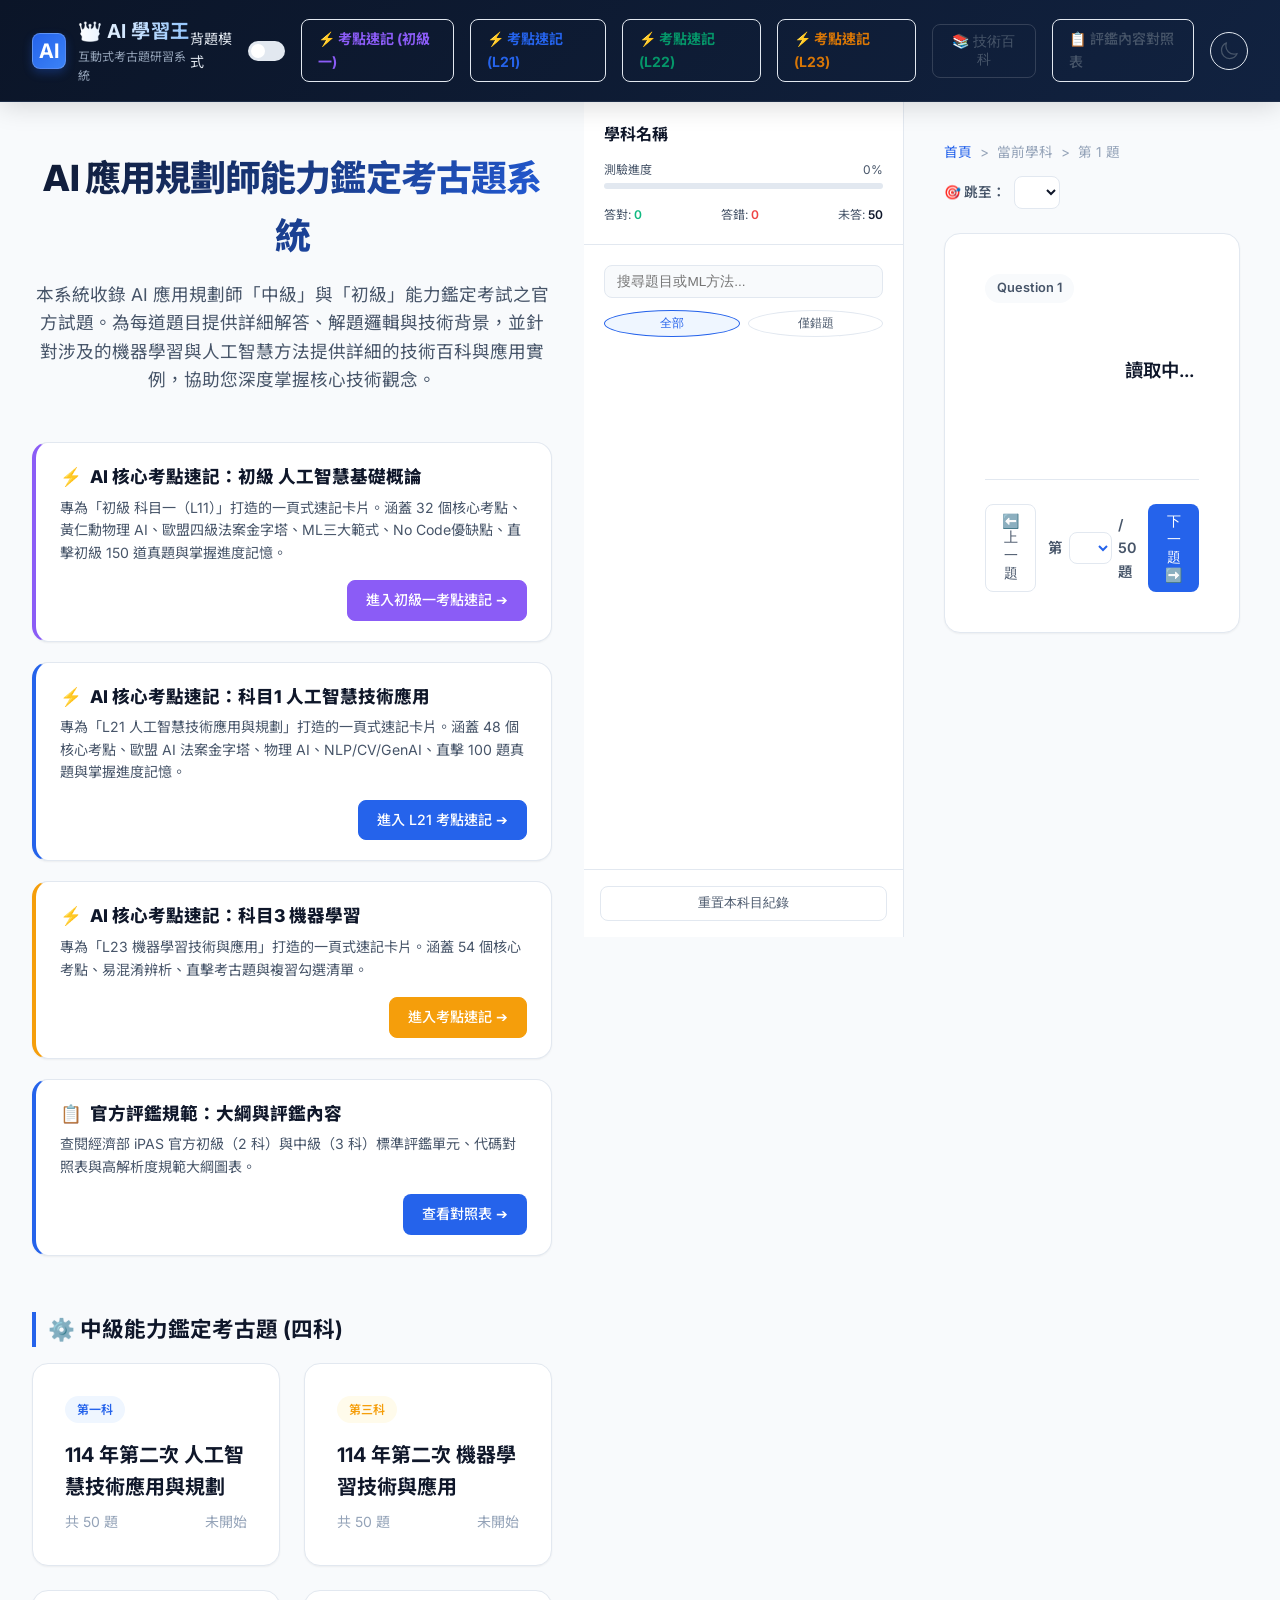
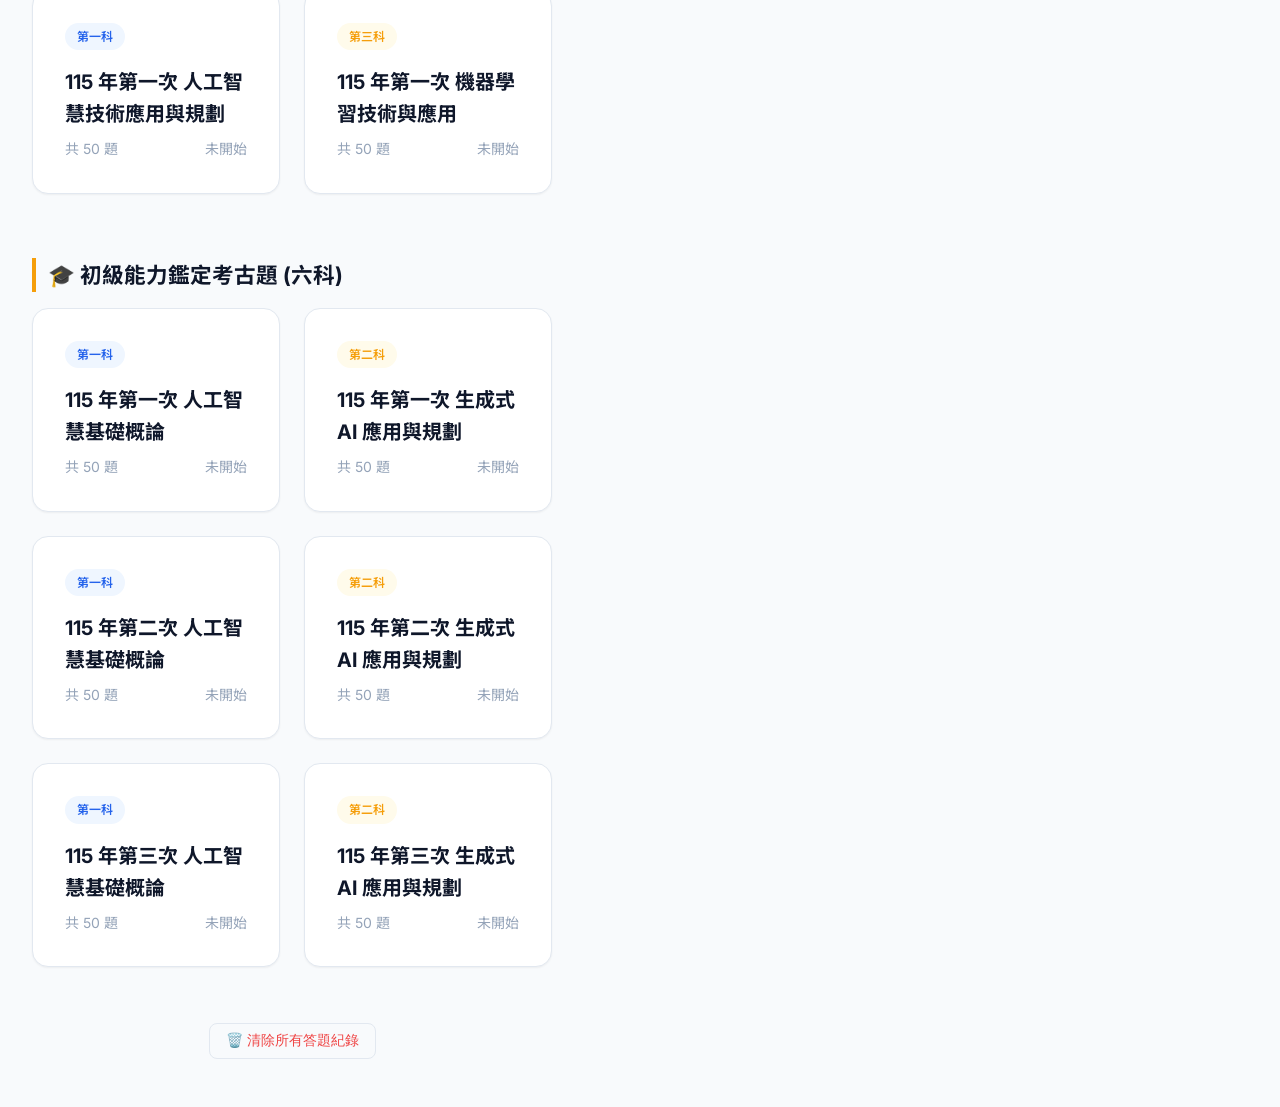
==== commit 35d1a9db: "Feat: Add one-page core exam cheat sheet for Primary Level Subject 1 (L11)" ====
--- a/index.html
+++ b/index.html
@@ -28,6 +28,7 @@
                     </div>
                 </label>
                 
+                <a href="quick_notes_l11.html" class="btn btn-secondary" style="text-decoration: none; display: inline-flex; align-items: center; gap: 0.35rem; color: #8b5cf6; font-weight: 700;">⚡ 考點速記 (初級一)</a>
                 <a href="quick_notes_l21.html" class="btn btn-secondary" style="text-decoration: none; display: inline-flex; align-items: center; gap: 0.35rem; color: #2563eb; font-weight: 700;">⚡ 考點速記 (L21)</a>
                 <a href="quick_notes_l22.html" class="btn btn-secondary" style="text-decoration: none; display: inline-flex; align-items: center; gap: 0.35rem; color: #059669; font-weight: 700;">⚡ 考點速記 (L22)</a>
                 <a href="quick_notes_l23.html" class="btn btn-secondary" style="text-decoration: none; display: inline-flex; align-items: center; gap: 0.35rem; color: #d97706; font-weight: 700;">⚡ 考點速記 (L23)</a>
@@ -58,6 +59,23 @@
                 
                 <!-- Quick Tools Feature Cards -->
                 <div style="display: grid; grid-template-columns: repeat(auto-fit, minmax(320px, 1fr)); gap: 1.25rem; width: 100%; margin-bottom: 2rem;">
+                    <!-- L11 Quick Notes Card -->
+                    <div style="background: var(--bg-card); border: 1px solid var(--border-color); border-radius: var(--radius-lg); padding: 1.25rem 1.5rem; display: flex; flex-direction: column; justify-content: space-between; gap: 0.75rem; box-shadow: var(--shadow-sm); border-left: 4px solid #8b5cf6; text-align: left;">
+                        <div>
+                            <div style="font-weight: 800; font-size: 1.1rem; color: var(--text-primary); display: flex; align-items: center; gap: 0.5rem; margin-bottom: 0.35rem;">
+                                <span>⚡</span> AI 核心考點速記：初級 人工智慧基礎概論
+                            </div>
+                            <div style="font-size: 0.88rem; color: var(--text-secondary); line-height: 1.6;">
+                                專為「初級 科目一（L11）」打造的一頁式速記卡片。涵蓋 32 個核心考點、黃仁勳物理 AI、歐盟四級法案金字塔、ML三大範式、No Code優缺點、直擊初級 150 道真題與掌握進度記憶。
+                            </div>
+                        </div>
+                        <div style="text-align: right; margin-top: 0.25rem;">
+                            <a href="quick_notes_l11.html" class="btn btn-primary" style="text-decoration: none; font-size: 0.88rem; padding: 0.5rem 1.15rem; background: #8b5cf6; border-color: #8b5cf6; display: inline-flex; align-items: center; gap: 0.35rem;">
+                                進入初級一考點速記 ➔
+                            </a>
+                        </div>
+                    </div>
+
                     <!-- L21 Quick Notes Card -->
                     <div style="background: var(--bg-card); border: 1px solid var(--border-color); border-radius: var(--radius-lg); padding: 1.25rem 1.5rem; display: flex; flex-direction: column; justify-content: space-between; gap: 0.75rem; box-shadow: var(--shadow-sm); border-left: 4px solid #2563eb; text-align: left;">
                         <div>
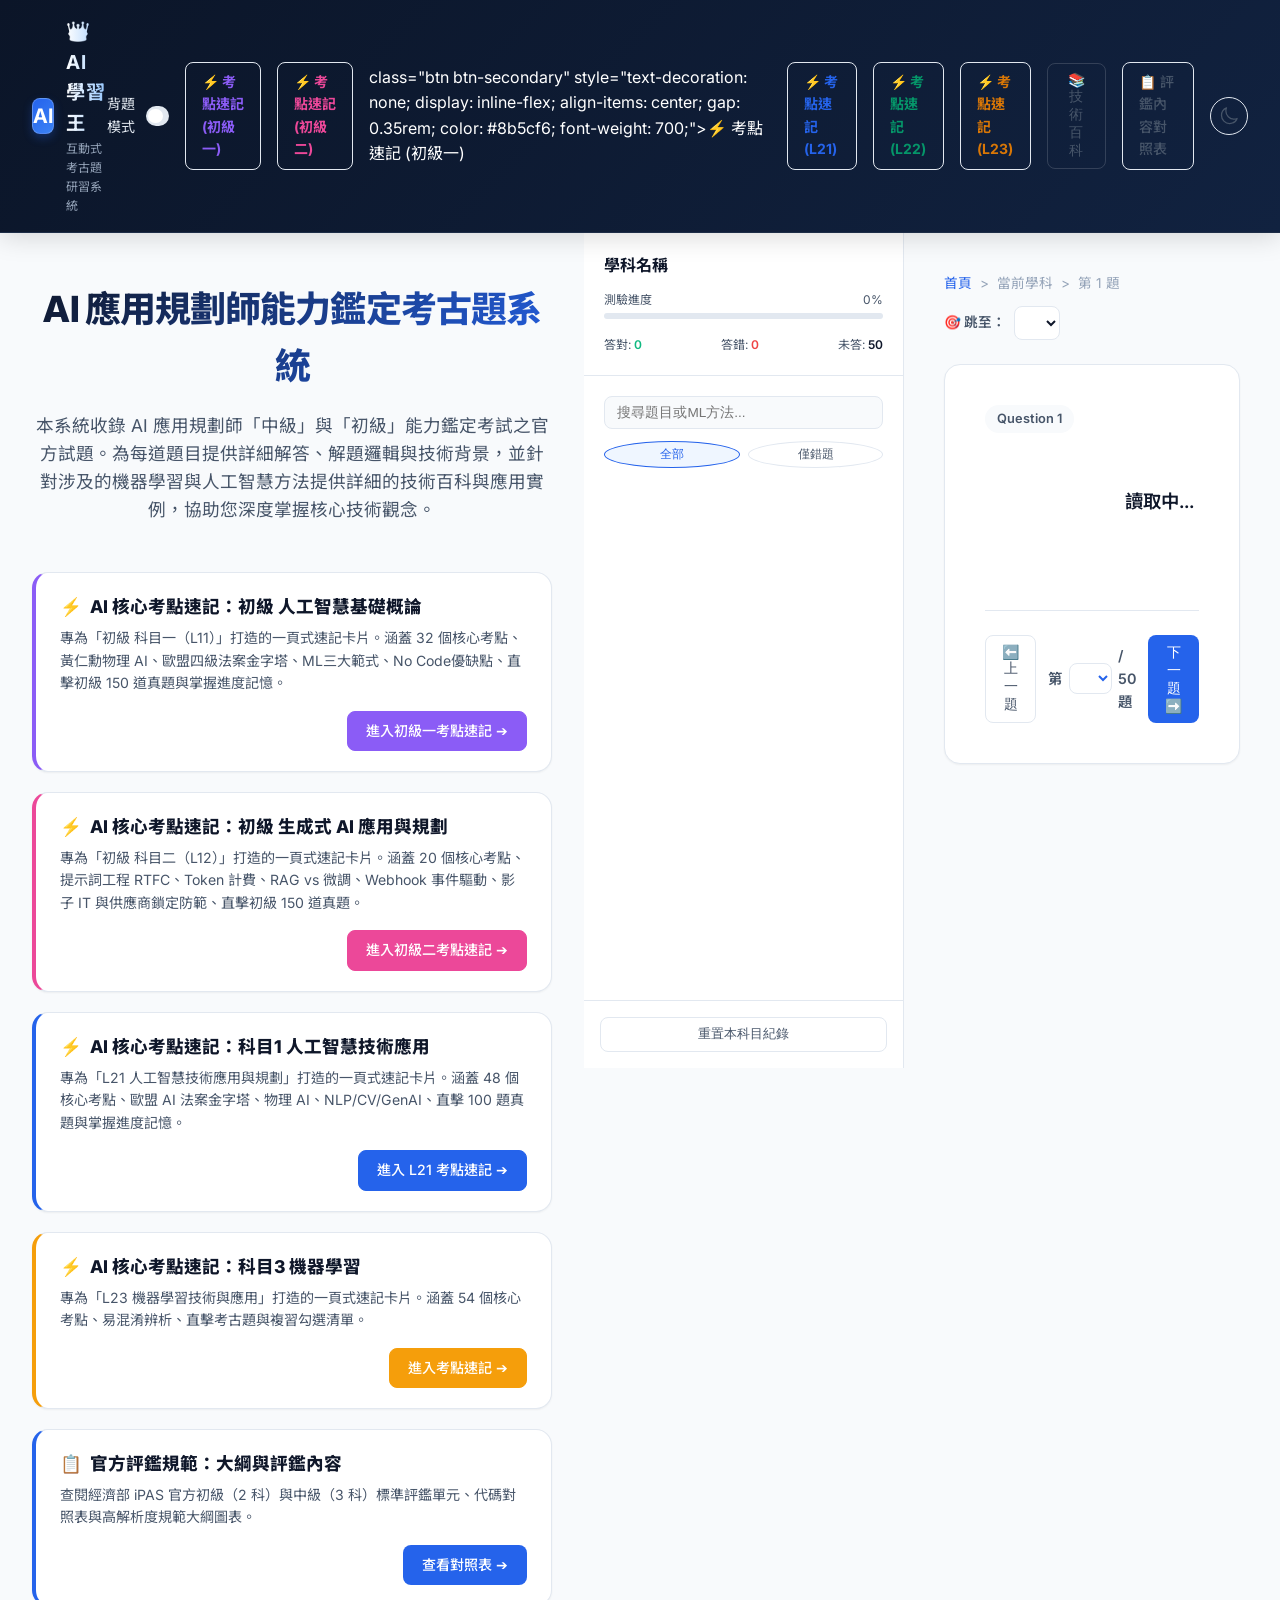
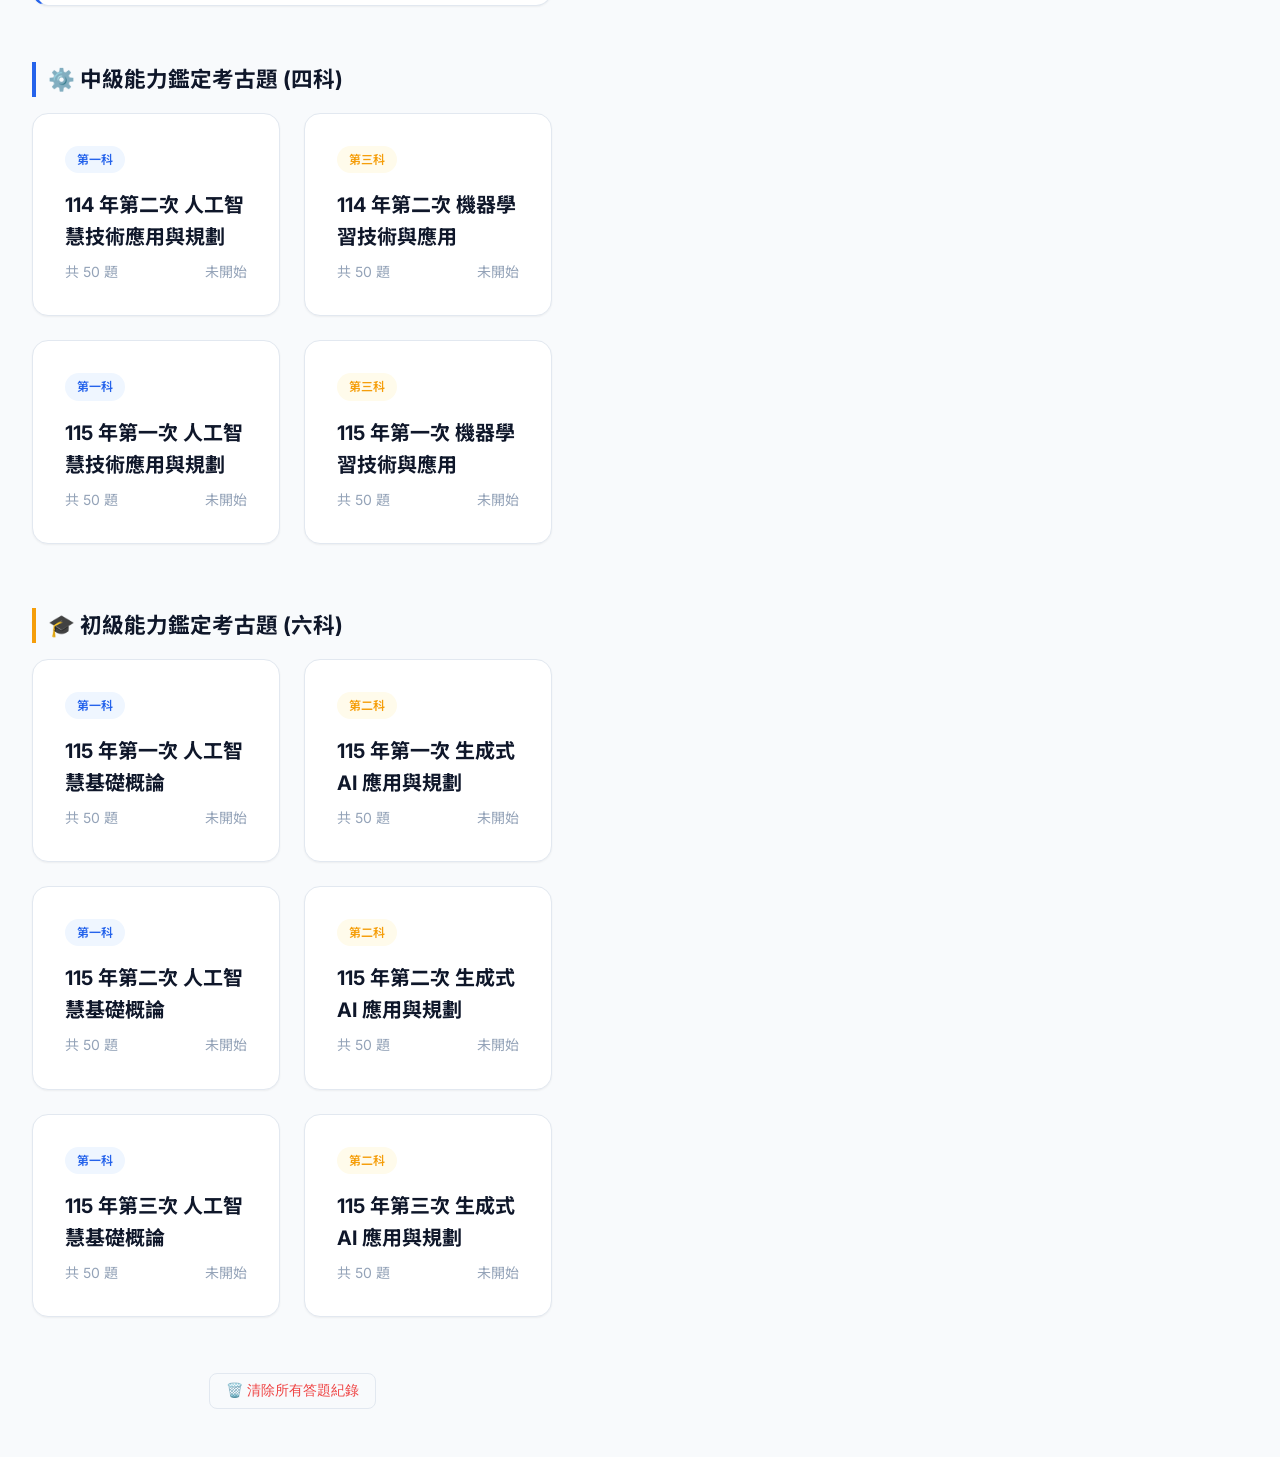
==== commit 1a9df50e: "Feat: Add one-page core exam cheat sheet for Primary Level Subject 2 (L12)" ====
--- a/index.html
+++ b/index.html
@@ -29,6 +29,7 @@
                 </label>
                 
                 <a href="quick_notes_l11.html" class="btn btn-secondary" style="text-decoration: none; display: inline-flex; align-items: center; gap: 0.35rem; color: #8b5cf6; font-weight: 700;">⚡ 考點速記 (初級一)</a>
+                <a href="quick_notes_l12.html" class="btn btn-secondary" style="text-decoration: none; display: inline-flex; align-items: center; gap: 0.35rem; color: #ec4899; font-weight: 700;">⚡ 考點速記 (初級二)</a> class="btn btn-secondary" style="text-decoration: none; display: inline-flex; align-items: center; gap: 0.35rem; color: #8b5cf6; font-weight: 700;">⚡ 考點速記 (初級一)</a>
                 <a href="quick_notes_l21.html" class="btn btn-secondary" style="text-decoration: none; display: inline-flex; align-items: center; gap: 0.35rem; color: #2563eb; font-weight: 700;">⚡ 考點速記 (L21)</a>
                 <a href="quick_notes_l22.html" class="btn btn-secondary" style="text-decoration: none; display: inline-flex; align-items: center; gap: 0.35rem; color: #059669; font-weight: 700;">⚡ 考點速記 (L22)</a>
                 <a href="quick_notes_l23.html" class="btn btn-secondary" style="text-decoration: none; display: inline-flex; align-items: center; gap: 0.35rem; color: #d97706; font-weight: 700;">⚡ 考點速記 (L23)</a>
@@ -72,6 +73,23 @@
                         <div style="text-align: right; margin-top: 0.25rem;">
                             <a href="quick_notes_l11.html" class="btn btn-primary" style="text-decoration: none; font-size: 0.88rem; padding: 0.5rem 1.15rem; background: #8b5cf6; border-color: #8b5cf6; display: inline-flex; align-items: center; gap: 0.35rem;">
                                 進入初級一考點速記 ➔
+                            </a>
+                        </div>
+                    </div>
+
+                    <!-- L12 Quick Notes Card -->
+                    <div style="background: var(--bg-card); border: 1px solid var(--border-color); border-radius: var(--radius-lg); padding: 1.25rem 1.5rem; display: flex; flex-direction: column; justify-content: space-between; gap: 0.75rem; box-shadow: var(--shadow-sm); border-left: 4px solid #ec4899; text-align: left;">
+                        <div>
+                            <div style="font-weight: 800; font-size: 1.1rem; color: var(--text-primary); display: flex; align-items: center; gap: 0.5rem; margin-bottom: 0.35rem;">
+                                <span>⚡</span> AI 核心考點速記：初級 生成式 AI 應用與規劃
+                            </div>
+                            <div style="font-size: 0.88rem; color: var(--text-secondary); line-height: 1.6;">
+                                專為「初級 科目二（L12）」打造的一頁式速記卡片。涵蓋 20 個核心考點、提示詞工程 RTFC、Token 計費、RAG vs 微調、Webhook 事件驅動、影子 IT 與供應商鎖定防範、直擊初級 150 道真題。
+                            </div>
+                        </div>
+                        <div style="text-align: right; margin-top: 0.25rem;">
+                            <a href="quick_notes_l12.html" class="btn btn-primary" style="text-decoration: none; font-size: 0.88rem; padding: 0.5rem 1.15rem; background: #ec4899; border-color: #ec4899; display: inline-flex; align-items: center; gap: 0.35rem;">
+                                進入初級二考點速記 ➔
                             </a>
                         </div>
                     </div>
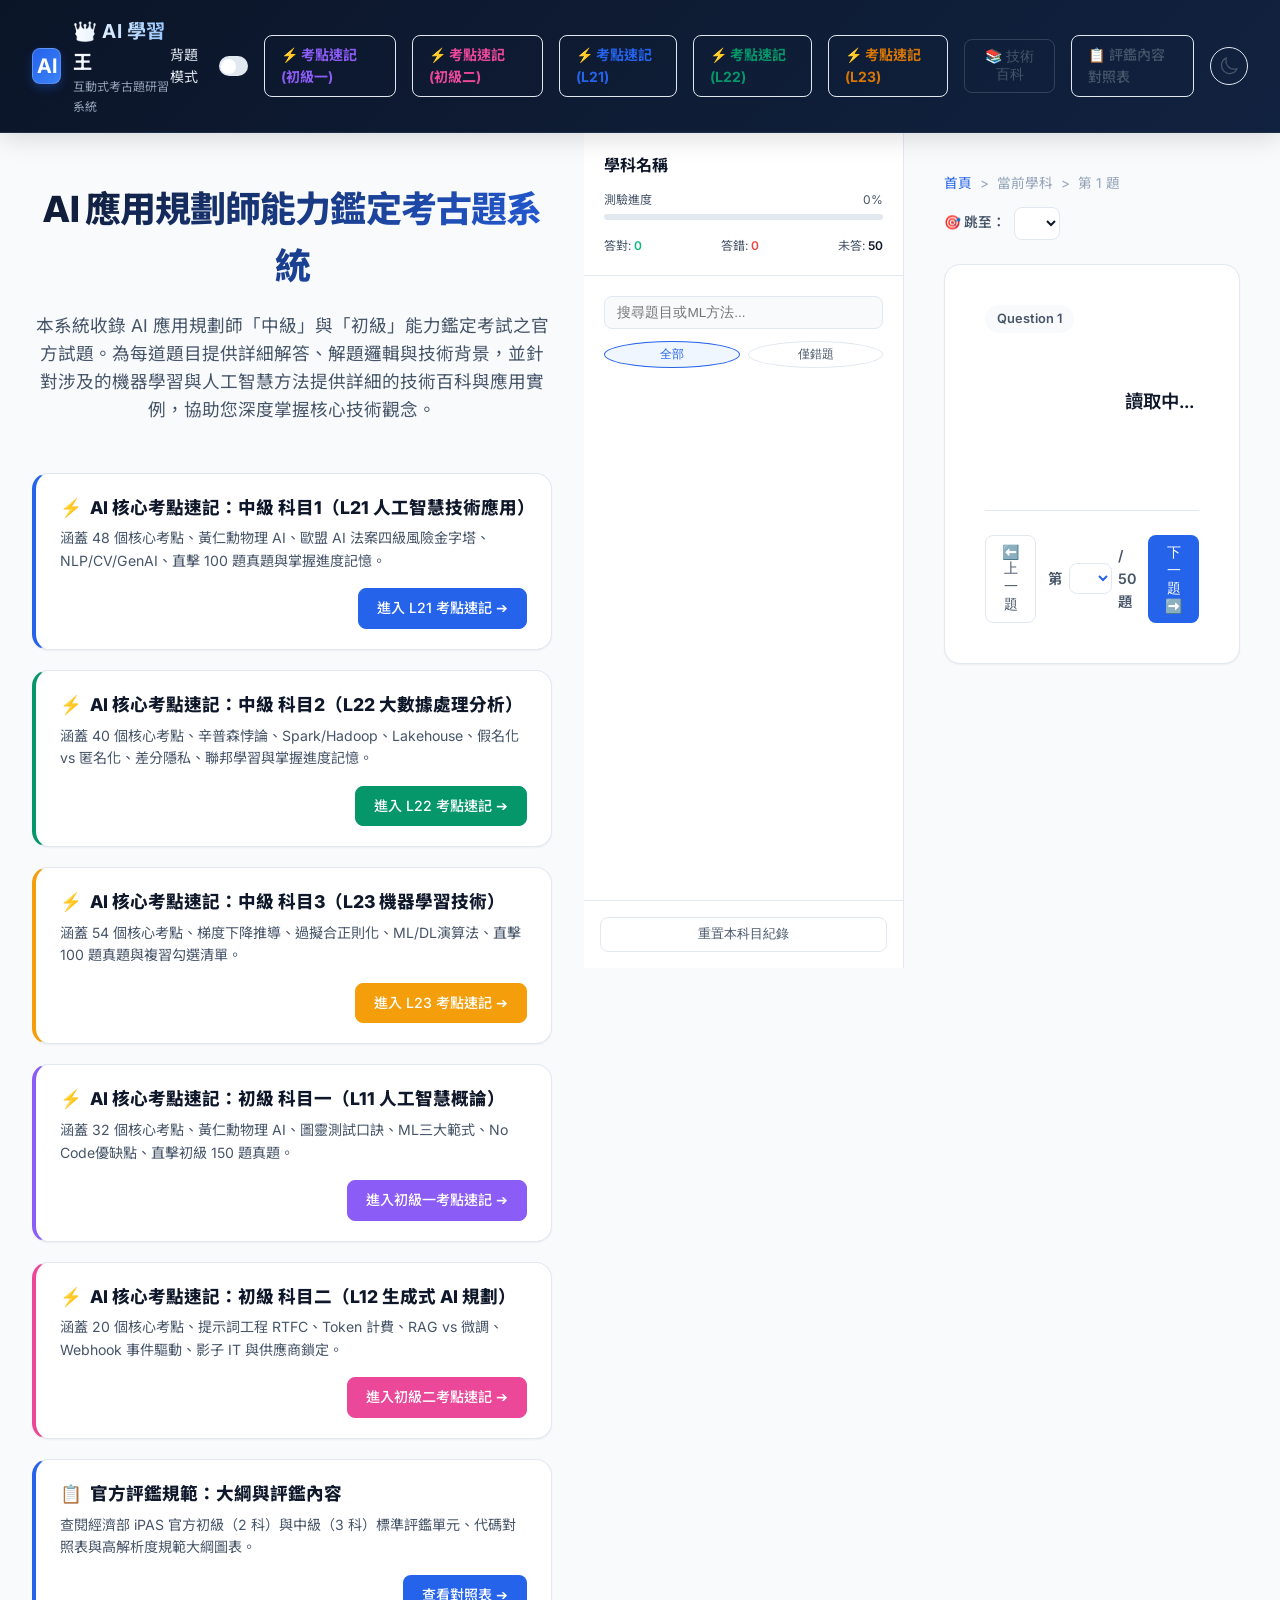
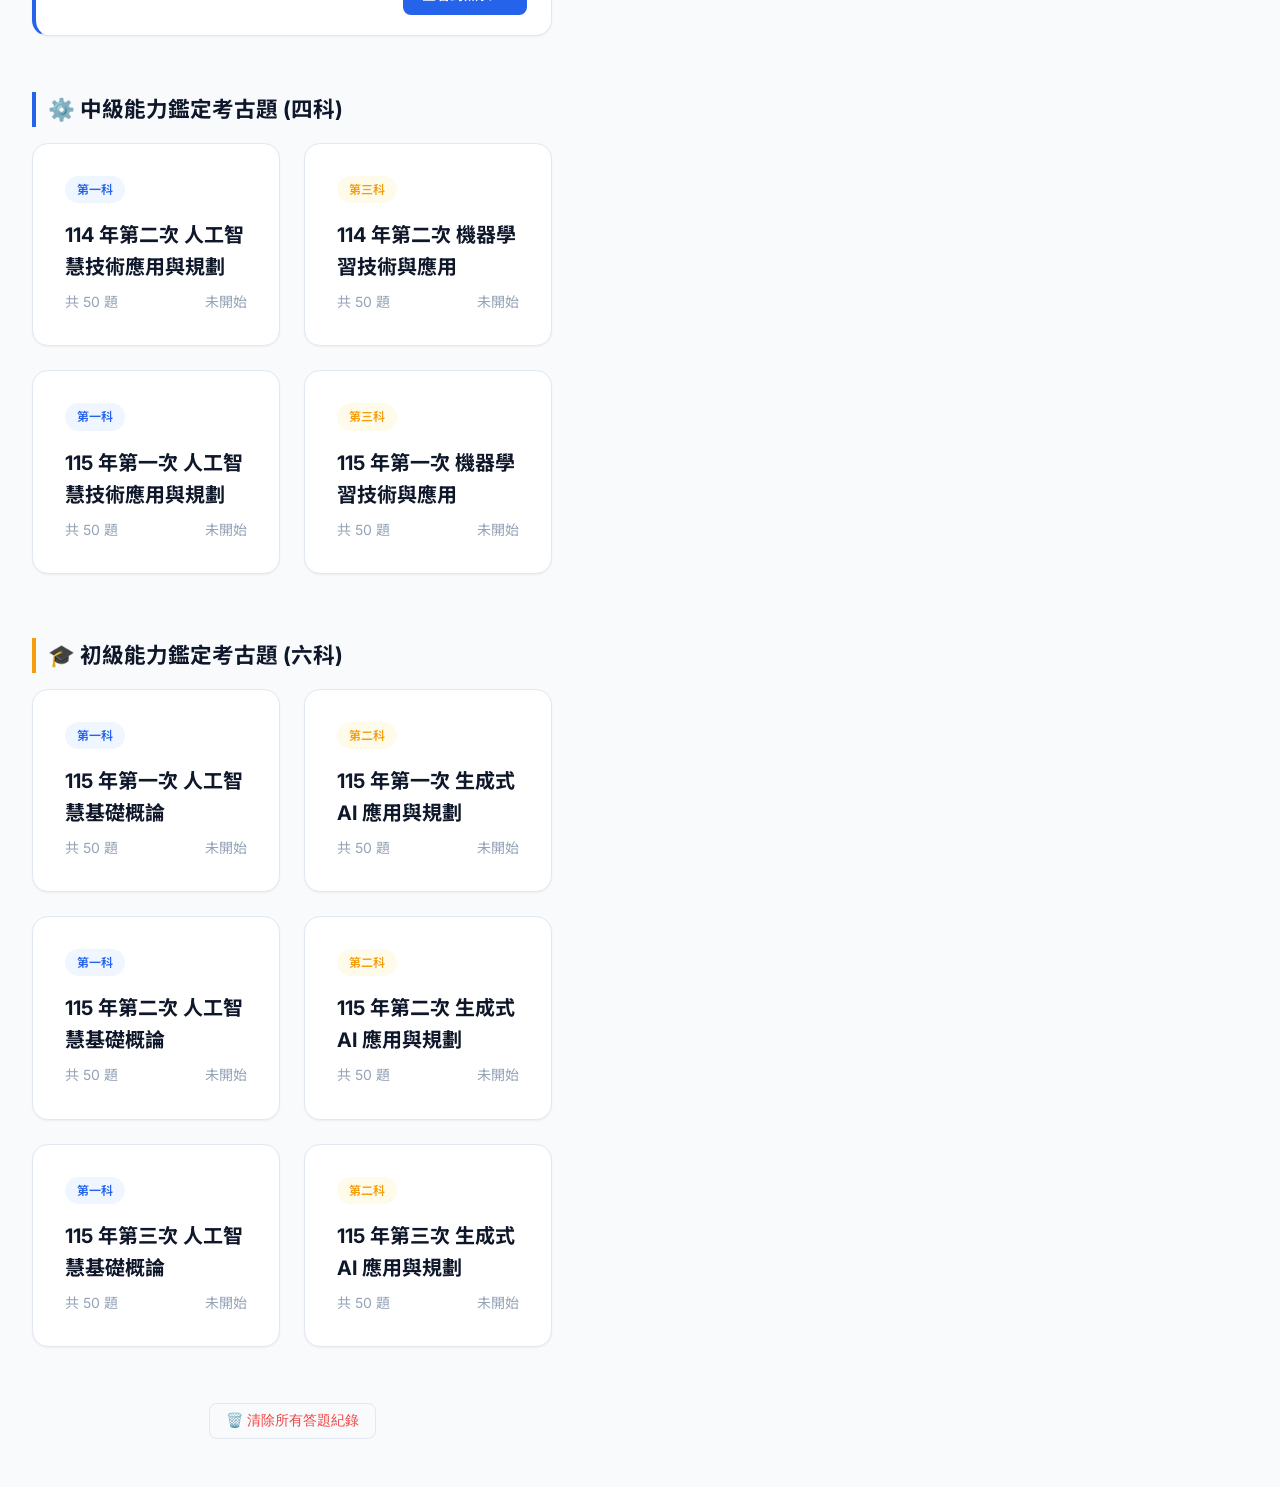
==== commit ea40bf92: "Fix: Add missing L22 quick notes card and clean up navbar links in index.html" ====
--- a/index.html
+++ b/index.html
@@ -29,7 +29,7 @@
                 </label>
                 
                 <a href="quick_notes_l11.html" class="btn btn-secondary" style="text-decoration: none; display: inline-flex; align-items: center; gap: 0.35rem; color: #8b5cf6; font-weight: 700;">⚡ 考點速記 (初級一)</a>
-                <a href="quick_notes_l12.html" class="btn btn-secondary" style="text-decoration: none; display: inline-flex; align-items: center; gap: 0.35rem; color: #ec4899; font-weight: 700;">⚡ 考點速記 (初級二)</a> class="btn btn-secondary" style="text-decoration: none; display: inline-flex; align-items: center; gap: 0.35rem; color: #8b5cf6; font-weight: 700;">⚡ 考點速記 (初級一)</a>
+                <a href="quick_notes_l12.html" class="btn btn-secondary" style="text-decoration: none; display: inline-flex; align-items: center; gap: 0.35rem; color: #ec4899; font-weight: 700;">⚡ 考點速記 (初級二)</a>
                 <a href="quick_notes_l21.html" class="btn btn-secondary" style="text-decoration: none; display: inline-flex; align-items: center; gap: 0.35rem; color: #2563eb; font-weight: 700;">⚡ 考點速記 (L21)</a>
                 <a href="quick_notes_l22.html" class="btn btn-secondary" style="text-decoration: none; display: inline-flex; align-items: center; gap: 0.35rem; color: #059669; font-weight: 700;">⚡ 考點速記 (L22)</a>
                 <a href="quick_notes_l23.html" class="btn btn-secondary" style="text-decoration: none; display: inline-flex; align-items: center; gap: 0.35rem; color: #d97706; font-weight: 700;">⚡ 考點速記 (L23)</a>
@@ -60,14 +60,66 @@
                 
                 <!-- Quick Tools Feature Cards -->
                 <div style="display: grid; grid-template-columns: repeat(auto-fit, minmax(320px, 1fr)); gap: 1.25rem; width: 100%; margin-bottom: 2rem;">
+                    
+                    <!-- L21 Quick Notes Card -->
+                    <div style="background: var(--bg-card); border: 1px solid var(--border-color); border-radius: var(--radius-lg); padding: 1.25rem 1.5rem; display: flex; flex-direction: column; justify-content: space-between; gap: 0.75rem; box-shadow: var(--shadow-sm); border-left: 4px solid #2563eb; text-align: left;">
+                        <div>
+                            <div style="font-weight: 800; font-size: 1.1rem; color: var(--text-primary); display: flex; align-items: center; gap: 0.5rem; margin-bottom: 0.35rem;">
+                                <span>⚡</span> AI 核心考點速記：中級 科目1（L21 人工智慧技術應用）
+                            </div>
+                            <div style="font-size: 0.88rem; color: var(--text-secondary); line-height: 1.6;">
+                                涵蓋 48 個核心考點、黃仁勳物理 AI、歐盟 AI 法案四級風險金字塔、NLP/CV/GenAI、直擊 100 題真題與掌握進度記憶。
+                            </div>
+                        </div>
+                        <div style="text-align: right; margin-top: 0.25rem;">
+                            <a href="quick_notes_l21.html" class="btn btn-primary" style="text-decoration: none; font-size: 0.88rem; padding: 0.5rem 1.15rem; background: #2563eb; border-color: #2563eb; display: inline-flex; align-items: center; gap: 0.35rem;">
+                                進入 L21 考點速記 ➔
+                            </a>
+                        </div>
+                    </div>
+
+                    <!-- L22 Quick Notes Card (重點加強) -->
+                    <div style="background: var(--bg-card); border: 1px solid var(--border-color); border-radius: var(--radius-lg); padding: 1.25rem 1.5rem; display: flex; flex-direction: column; justify-content: space-between; gap: 0.75rem; box-shadow: var(--shadow-sm); border-left: 4px solid #059669; text-align: left;">
+                        <div>
+                            <div style="font-weight: 800; font-size: 1.1rem; color: var(--text-primary); display: flex; align-items: center; gap: 0.5rem; margin-bottom: 0.35rem;">
+                                <span>⚡</span> AI 核心考點速記：中級 科目2（L22 大數據處理分析）
+                            </div>
+                            <div style="font-size: 0.88rem; color: var(--text-secondary); line-height: 1.6;">
+                                涵蓋 40 個核心考點、辛普森悖論、Spark/Hadoop、Lakehouse、假名化 vs 匿名化、差分隱私、聯邦學習與掌握進度記憶。
+                            </div>
+                        </div>
+                        <div style="text-align: right; margin-top: 0.25rem;">
+                            <a href="quick_notes_l22.html" class="btn btn-primary" style="text-decoration: none; font-size: 0.88rem; padding: 0.5rem 1.15rem; background: #059669; border-color: #059669; display: inline-flex; align-items: center; gap: 0.35rem;">
+                                進入 L22 考點速記 ➔
+                            </a>
+                        </div>
+                    </div>
+
+                    <!-- L23 Quick Notes Card -->
+                    <div style="background: var(--bg-card); border: 1px solid var(--border-color); border-radius: var(--radius-lg); padding: 1.25rem 1.5rem; display: flex; flex-direction: column; justify-content: space-between; gap: 0.75rem; box-shadow: var(--shadow-sm); border-left: 4px solid var(--accent); text-align: left;">
+                        <div>
+                            <div style="font-weight: 800; font-size: 1.1rem; color: var(--text-primary); display: flex; align-items: center; gap: 0.5rem; margin-bottom: 0.35rem;">
+                                <span>⚡</span> AI 核心考點速記：中級 科目3（L23 機器學習技術）
+                            </div>
+                            <div style="font-size: 0.88rem; color: var(--text-secondary); line-height: 1.6;">
+                                涵蓋 54 個核心考點、梯度下降推導、過擬合正則化、ML/DL演算法、直擊 100 題真題與複習勾選清單。
+                            </div>
+                        </div>
+                        <div style="text-align: right; margin-top: 0.25rem;">
+                            <a href="quick_notes_l23.html" class="btn btn-primary" style="text-decoration: none; font-size: 0.88rem; padding: 0.5rem 1.15rem; background: var(--accent); border-color: var(--accent); display: inline-flex; align-items: center; gap: 0.35rem;">
+                                進入 L23 考點速記 ➔
+                            </a>
+                        </div>
+                    </div>
+
                     <!-- L11 Quick Notes Card -->
                     <div style="background: var(--bg-card); border: 1px solid var(--border-color); border-radius: var(--radius-lg); padding: 1.25rem 1.5rem; display: flex; flex-direction: column; justify-content: space-between; gap: 0.75rem; box-shadow: var(--shadow-sm); border-left: 4px solid #8b5cf6; text-align: left;">
                         <div>
                             <div style="font-weight: 800; font-size: 1.1rem; color: var(--text-primary); display: flex; align-items: center; gap: 0.5rem; margin-bottom: 0.35rem;">
-                                <span>⚡</span> AI 核心考點速記：初級 人工智慧基礎概論
+                                <span>⚡</span> AI 核心考點速記：初級 科目一（L11 人工智慧概論）
                             </div>
                             <div style="font-size: 0.88rem; color: var(--text-secondary); line-height: 1.6;">
-                                專為「初級 科目一（L11）」打造的一頁式速記卡片。涵蓋 32 個核心考點、黃仁勳物理 AI、歐盟四級法案金字塔、ML三大範式、No Code優缺點、直擊初級 150 道真題與掌握進度記憶。
+                                涵蓋 32 個核心考點、黃仁勳物理 AI、圖靈測試口訣、ML三大範式、No Code優缺點、直擊初級 150 題真題。
                             </div>
                         </div>
                         <div style="text-align: right; margin-top: 0.25rem;">
@@ -81,49 +133,15 @@
                     <div style="background: var(--bg-card); border: 1px solid var(--border-color); border-radius: var(--radius-lg); padding: 1.25rem 1.5rem; display: flex; flex-direction: column; justify-content: space-between; gap: 0.75rem; box-shadow: var(--shadow-sm); border-left: 4px solid #ec4899; text-align: left;">
                         <div>
                             <div style="font-weight: 800; font-size: 1.1rem; color: var(--text-primary); display: flex; align-items: center; gap: 0.5rem; margin-bottom: 0.35rem;">
-                                <span>⚡</span> AI 核心考點速記：初級 生成式 AI 應用與規劃
+                                <span>⚡</span> AI 核心考點速記：初級 科目二（L12 生成式 AI 規劃）
                             </div>
                             <div style="font-size: 0.88rem; color: var(--text-secondary); line-height: 1.6;">
-                                專為「初級 科目二（L12）」打造的一頁式速記卡片。涵蓋 20 個核心考點、提示詞工程 RTFC、Token 計費、RAG vs 微調、Webhook 事件驅動、影子 IT 與供應商鎖定防範、直擊初級 150 道真題。
+                                涵蓋 20 個核心考點、提示詞工程 RTFC、Token 計費、RAG vs 微調、Webhook 事件驅動、影子 IT 與供應商鎖定。
                             </div>
                         </div>
                         <div style="text-align: right; margin-top: 0.25rem;">
                             <a href="quick_notes_l12.html" class="btn btn-primary" style="text-decoration: none; font-size: 0.88rem; padding: 0.5rem 1.15rem; background: #ec4899; border-color: #ec4899; display: inline-flex; align-items: center; gap: 0.35rem;">
                                 進入初級二考點速記 ➔
-                            </a>
-                        </div>
-                    </div>
-
-                    <!-- L21 Quick Notes Card -->
-                    <div style="background: var(--bg-card); border: 1px solid var(--border-color); border-radius: var(--radius-lg); padding: 1.25rem 1.5rem; display: flex; flex-direction: column; justify-content: space-between; gap: 0.75rem; box-shadow: var(--shadow-sm); border-left: 4px solid #2563eb; text-align: left;">
-                        <div>
-                            <div style="font-weight: 800; font-size: 1.1rem; color: var(--text-primary); display: flex; align-items: center; gap: 0.5rem; margin-bottom: 0.35rem;">
-                                <span>⚡</span> AI 核心考點速記：科目1 人工智慧技術應用
-                            </div>
-                            <div style="font-size: 0.88rem; color: var(--text-secondary); line-height: 1.6;">
-                                專為「L21 人工智慧技術應用與規劃」打造的一頁式速記卡片。涵蓋 48 個核心考點、歐盟 AI 法案金字塔、物理 AI、NLP/CV/GenAI、直擊 100 題真題與掌握進度記憶。
-                            </div>
-                        </div>
-                        <div style="text-align: right; margin-top: 0.25rem;">
-                            <a href="quick_notes_l21.html" class="btn btn-primary" style="text-decoration: none; font-size: 0.88rem; padding: 0.5rem 1.15rem; background: #2563eb; border-color: #2563eb; display: inline-flex; align-items: center; gap: 0.35rem;">
-                                進入 L21 考點速記 ➔
-                            </a>
-                        </div>
-                    </div>
-
-                    <!-- L23 Quick Notes Card -->
-                    <div style="background: var(--bg-card); border: 1px solid var(--border-color); border-radius: var(--radius-lg); padding: 1.25rem 1.5rem; display: flex; flex-direction: column; justify-content: space-between; gap: 0.75rem; box-shadow: var(--shadow-sm); border-left: 4px solid var(--accent); text-align: left;">
-                        <div>
-                            <div style="font-weight: 800; font-size: 1.1rem; color: var(--text-primary); display: flex; align-items: center; gap: 0.5rem; margin-bottom: 0.35rem;">
-                                <span>⚡</span> AI 核心考點速記：科目3 機器學習
-                            </div>
-                            <div style="font-size: 0.88rem; color: var(--text-secondary); line-height: 1.6;">
-                                專為「L23 機器學習技術與應用」打造的一頁式速記卡片。涵蓋 54 個核心考點、易混淆辨析、直擊考古題與複習勾選清單。
-                            </div>
-                        </div>
-                        <div style="text-align: right; margin-top: 0.25rem;">
-                            <a href="quick_notes_l23.html" class="btn btn-primary" style="text-decoration: none; font-size: 0.88rem; padding: 0.5rem 1.15rem; background: var(--accent); border-color: var(--accent); display: inline-flex; align-items: center; gap: 0.35rem;">
-                                進入考點速記 ➔
                             </a>
                         </div>
                     </div>
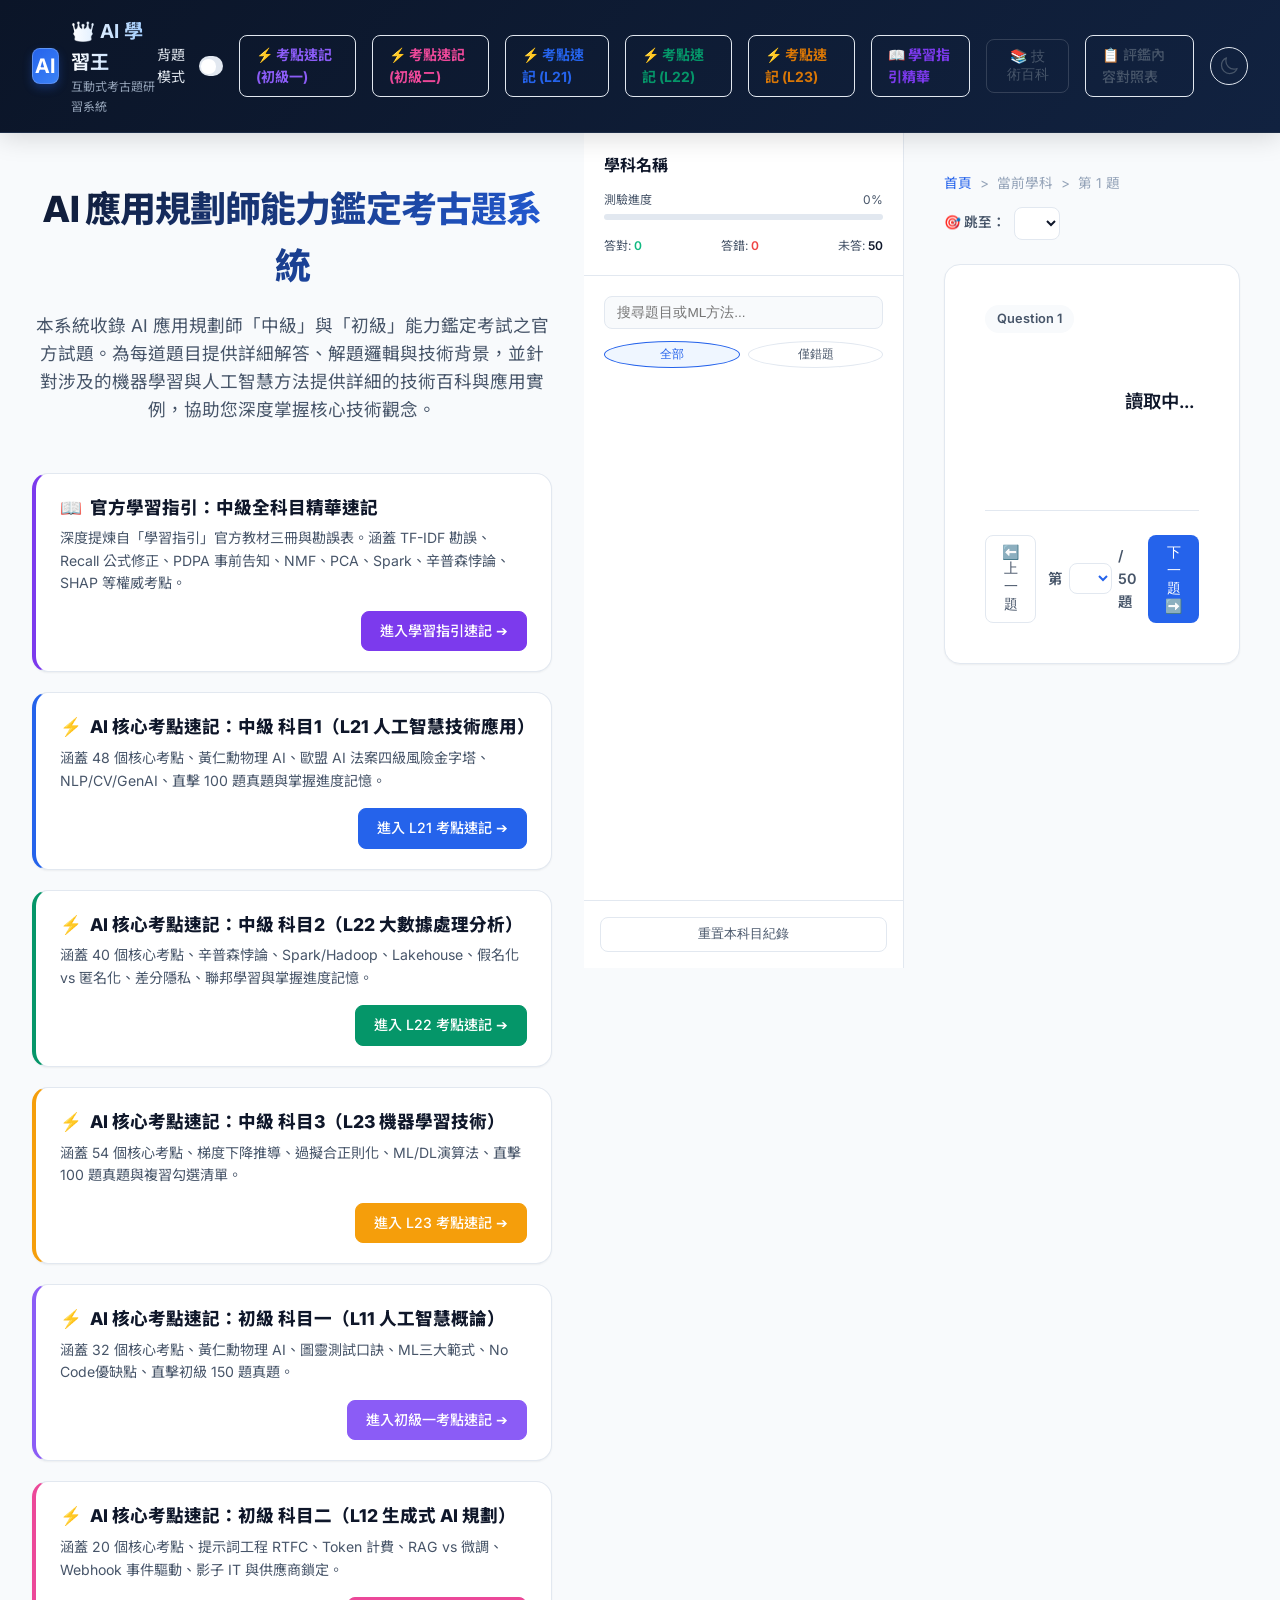
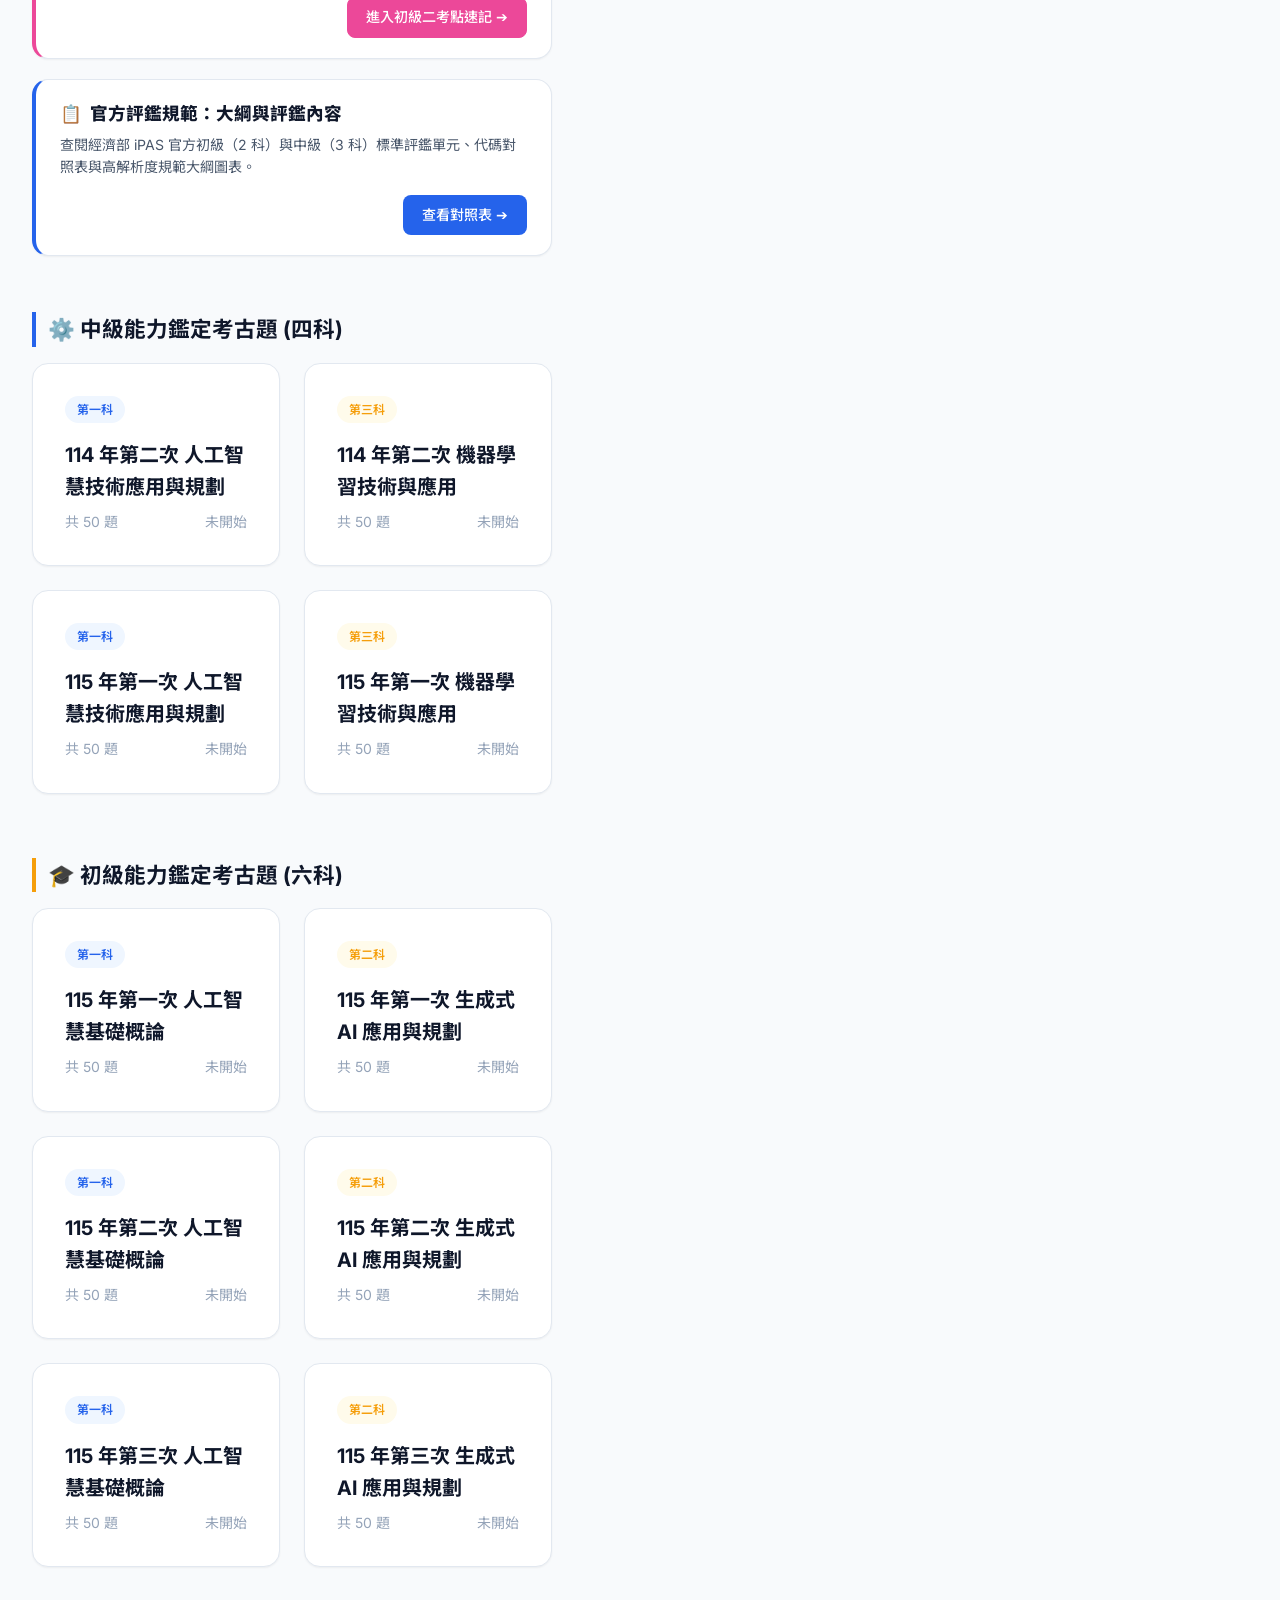
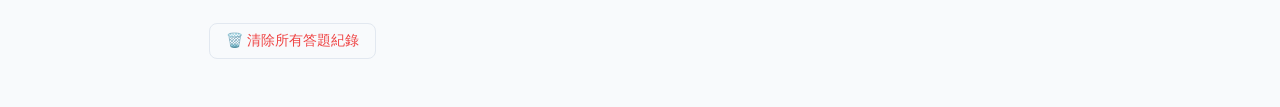
==== commit d8da7e69: "Feat: Add official study guide core cheat sheet page (study_guide_notes.html) based on Markdown stud" ====
--- a/index.html
+++ b/index.html
@@ -33,6 +33,7 @@
                 <a href="quick_notes_l21.html" class="btn btn-secondary" style="text-decoration: none; display: inline-flex; align-items: center; gap: 0.35rem; color: #2563eb; font-weight: 700;">⚡ 考點速記 (L21)</a>
                 <a href="quick_notes_l22.html" class="btn btn-secondary" style="text-decoration: none; display: inline-flex; align-items: center; gap: 0.35rem; color: #059669; font-weight: 700;">⚡ 考點速記 (L22)</a>
                 <a href="quick_notes_l23.html" class="btn btn-secondary" style="text-decoration: none; display: inline-flex; align-items: center; gap: 0.35rem; color: #d97706; font-weight: 700;">⚡ 考點速記 (L23)</a>
+                <a href="study_guide_notes.html" class="btn btn-secondary" style="text-decoration: none; display: inline-flex; align-items: center; gap: 0.35rem; color: #7c3aed; font-weight: 700;">📖 學習指引精華</a>
                 <button class="btn btn-secondary" id="btn-toggle-view">📚 技術百科</button>
                 <a href="syllabus.html" class="btn btn-secondary" style="text-decoration: none; display: inline-flex; align-items: center; gap: 0.35rem;">📋 評鑑內容對照表</a>
                 
@@ -60,6 +61,23 @@
                 
                 <!-- Quick Tools Feature Cards -->
                 <div style="display: grid; grid-template-columns: repeat(auto-fit, minmax(320px, 1fr)); gap: 1.25rem; width: 100%; margin-bottom: 2rem;">
+                    
+                    <!-- Official Study Guide Cheat Sheet Card -->
+                    <div style="background: var(--bg-card); border: 1px solid var(--border-color); border-radius: var(--radius-lg); padding: 1.25rem 1.5rem; display: flex; flex-direction: column; justify-content: space-between; gap: 0.75rem; box-shadow: var(--shadow-sm); border-left: 4px solid #7c3aed; text-align: left;">
+                        <div>
+                            <div style="font-weight: 800; font-size: 1.1rem; color: var(--text-primary); display: flex; align-items: center; gap: 0.5rem; margin-bottom: 0.35rem;">
+                                <span>📖</span> 官方學習指引：中級全科目精華速記
+                            </div>
+                            <div style="font-size: 0.88rem; color: var(--text-secondary); line-height: 1.6;">
+                                深度提煉自「學習指引」官方教材三冊與勘誤表。涵蓋 TF-IDF 勘誤、Recall 公式修正、PDPA 事前告知、NMF、PCA、Spark、辛普森悖論、SHAP 等權威考點。
+                            </div>
+                        </div>
+                        <div style="text-align: right; margin-top: 0.25rem;">
+                            <a href="study_guide_notes.html" class="btn btn-primary" style="text-decoration: none; font-size: 0.88rem; padding: 0.5rem 1.15rem; background: #7c3aed; border-color: #7c3aed; display: inline-flex; align-items: center; gap: 0.35rem;">
+                                進入學習指引速記 ➔
+                            </a>
+                        </div>
+                    </div>
                     
                     <!-- L21 Quick Notes Card -->
                     <div style="background: var(--bg-card); border: 1px solid var(--border-color); border-radius: var(--radius-lg); padding: 1.25rem 1.5rem; display: flex; flex-direction: column; justify-content: space-between; gap: 0.75rem; box-shadow: var(--shadow-sm); border-left: 4px solid #2563eb; text-align: left;">
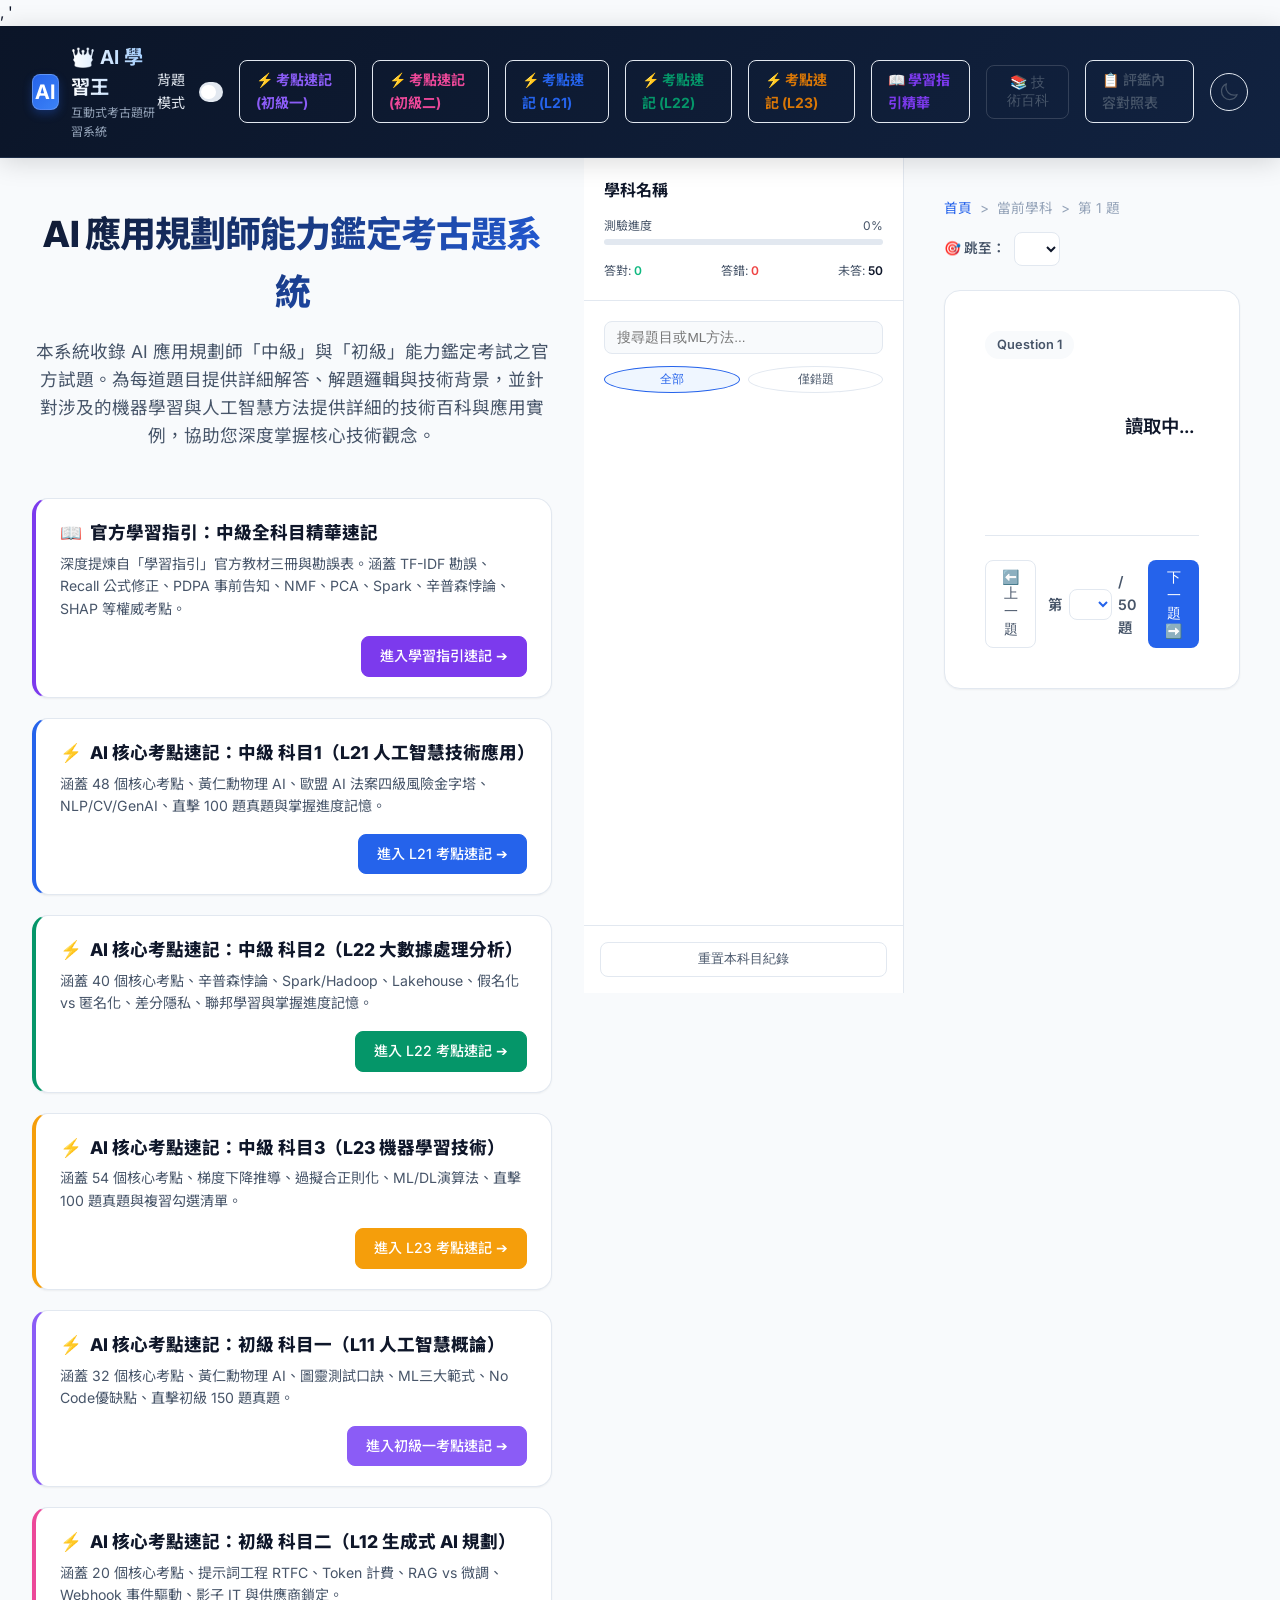
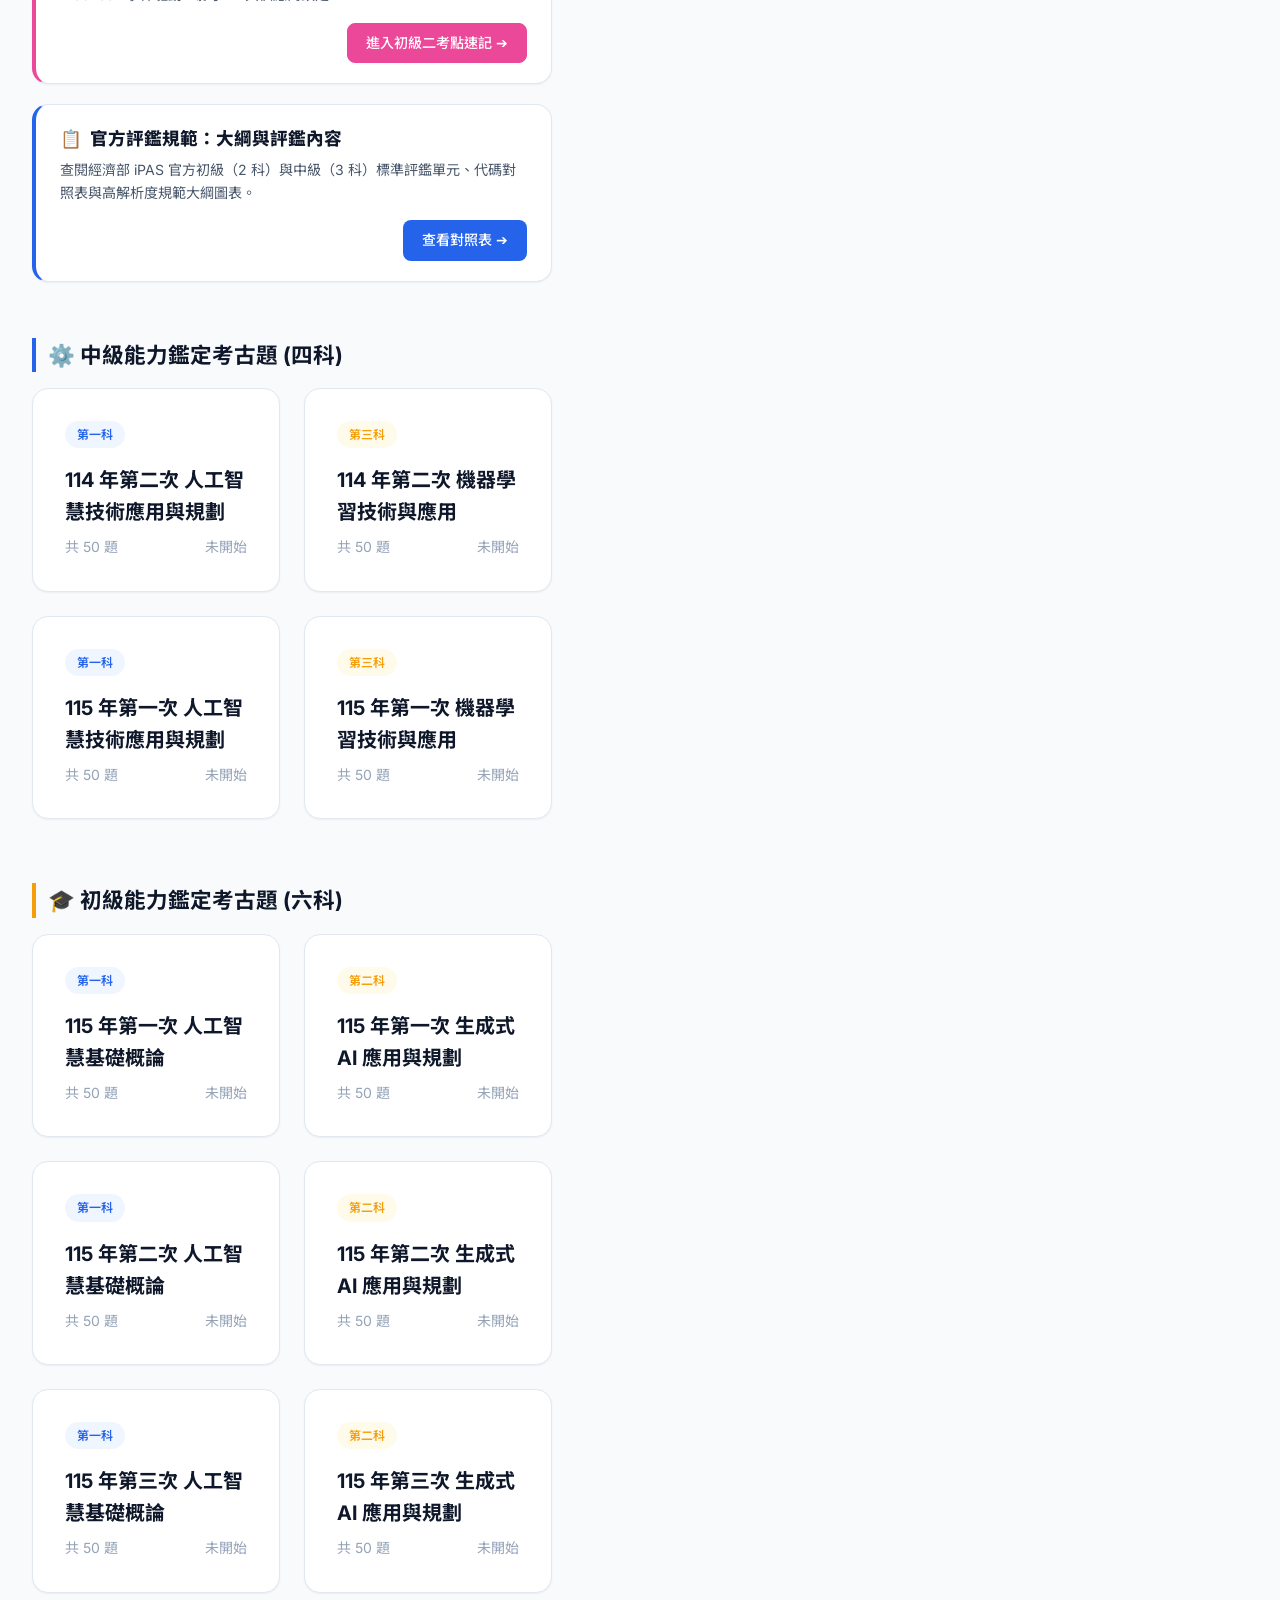
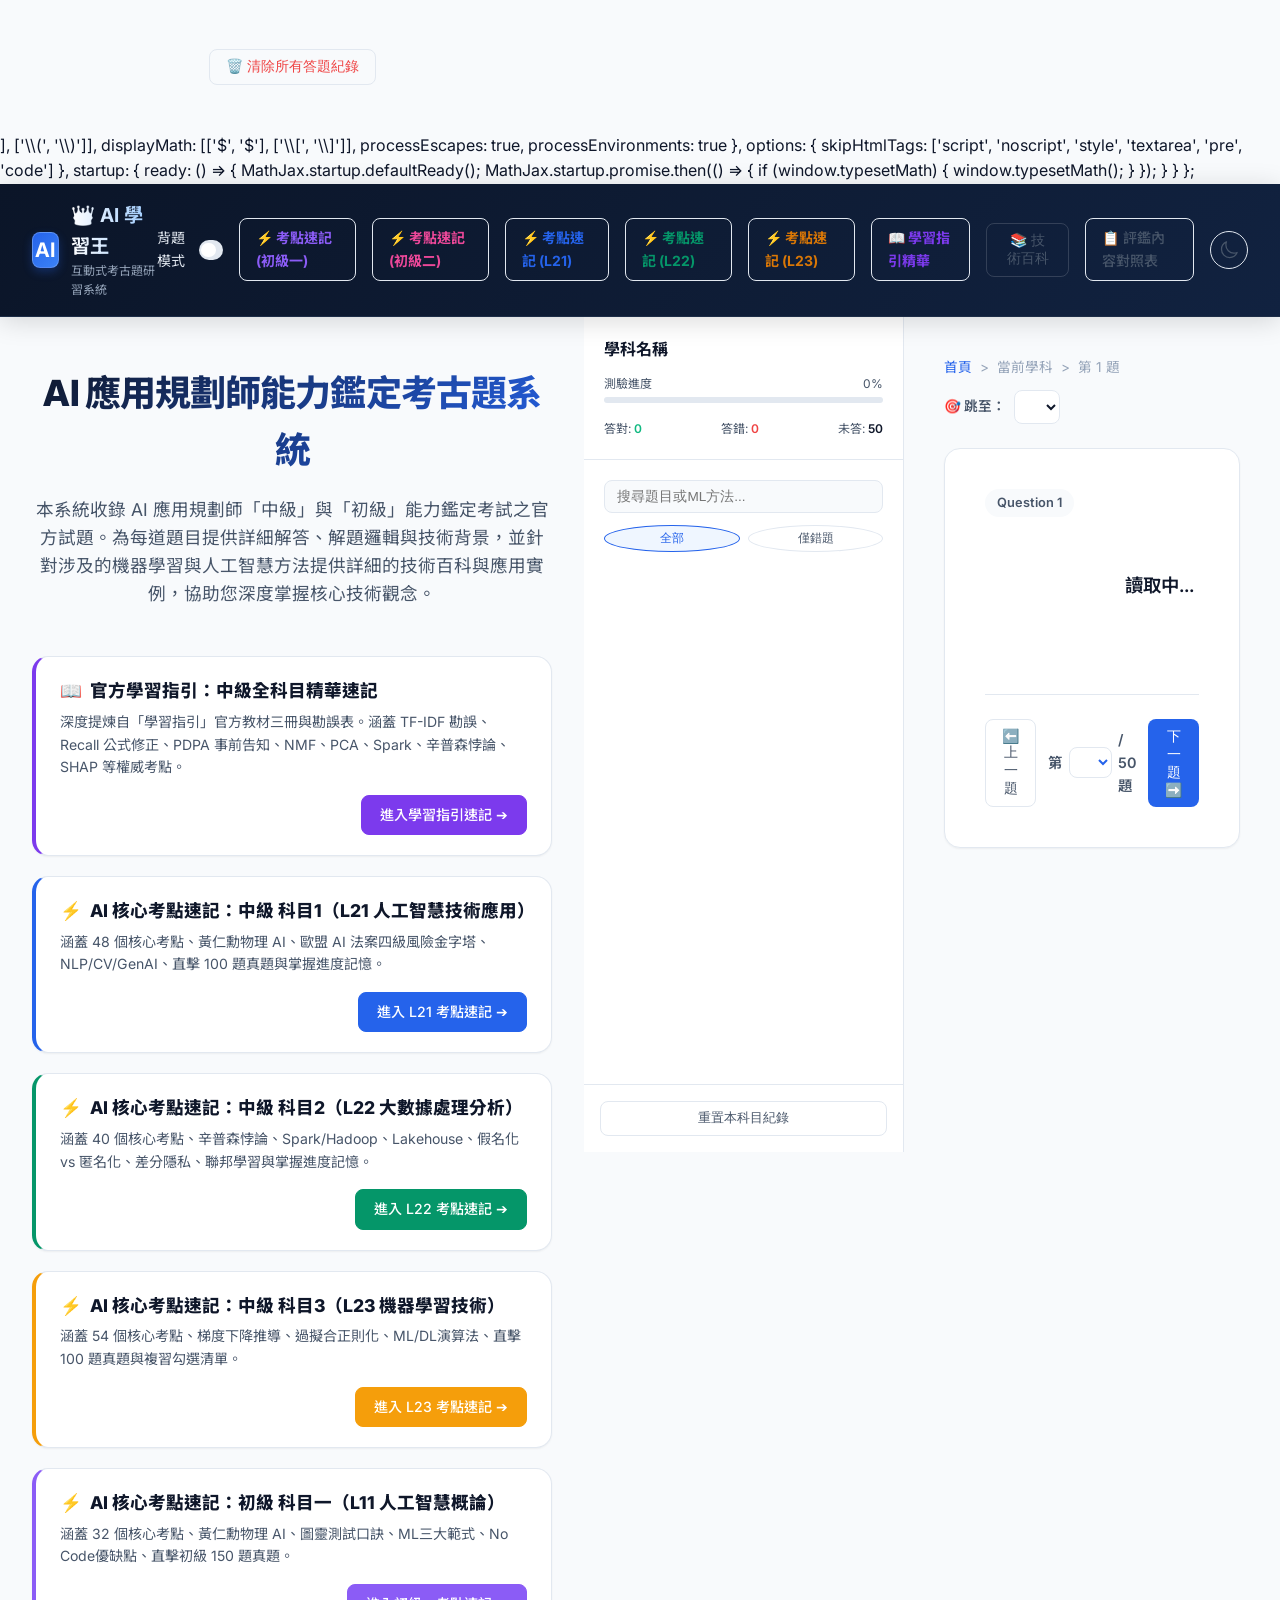
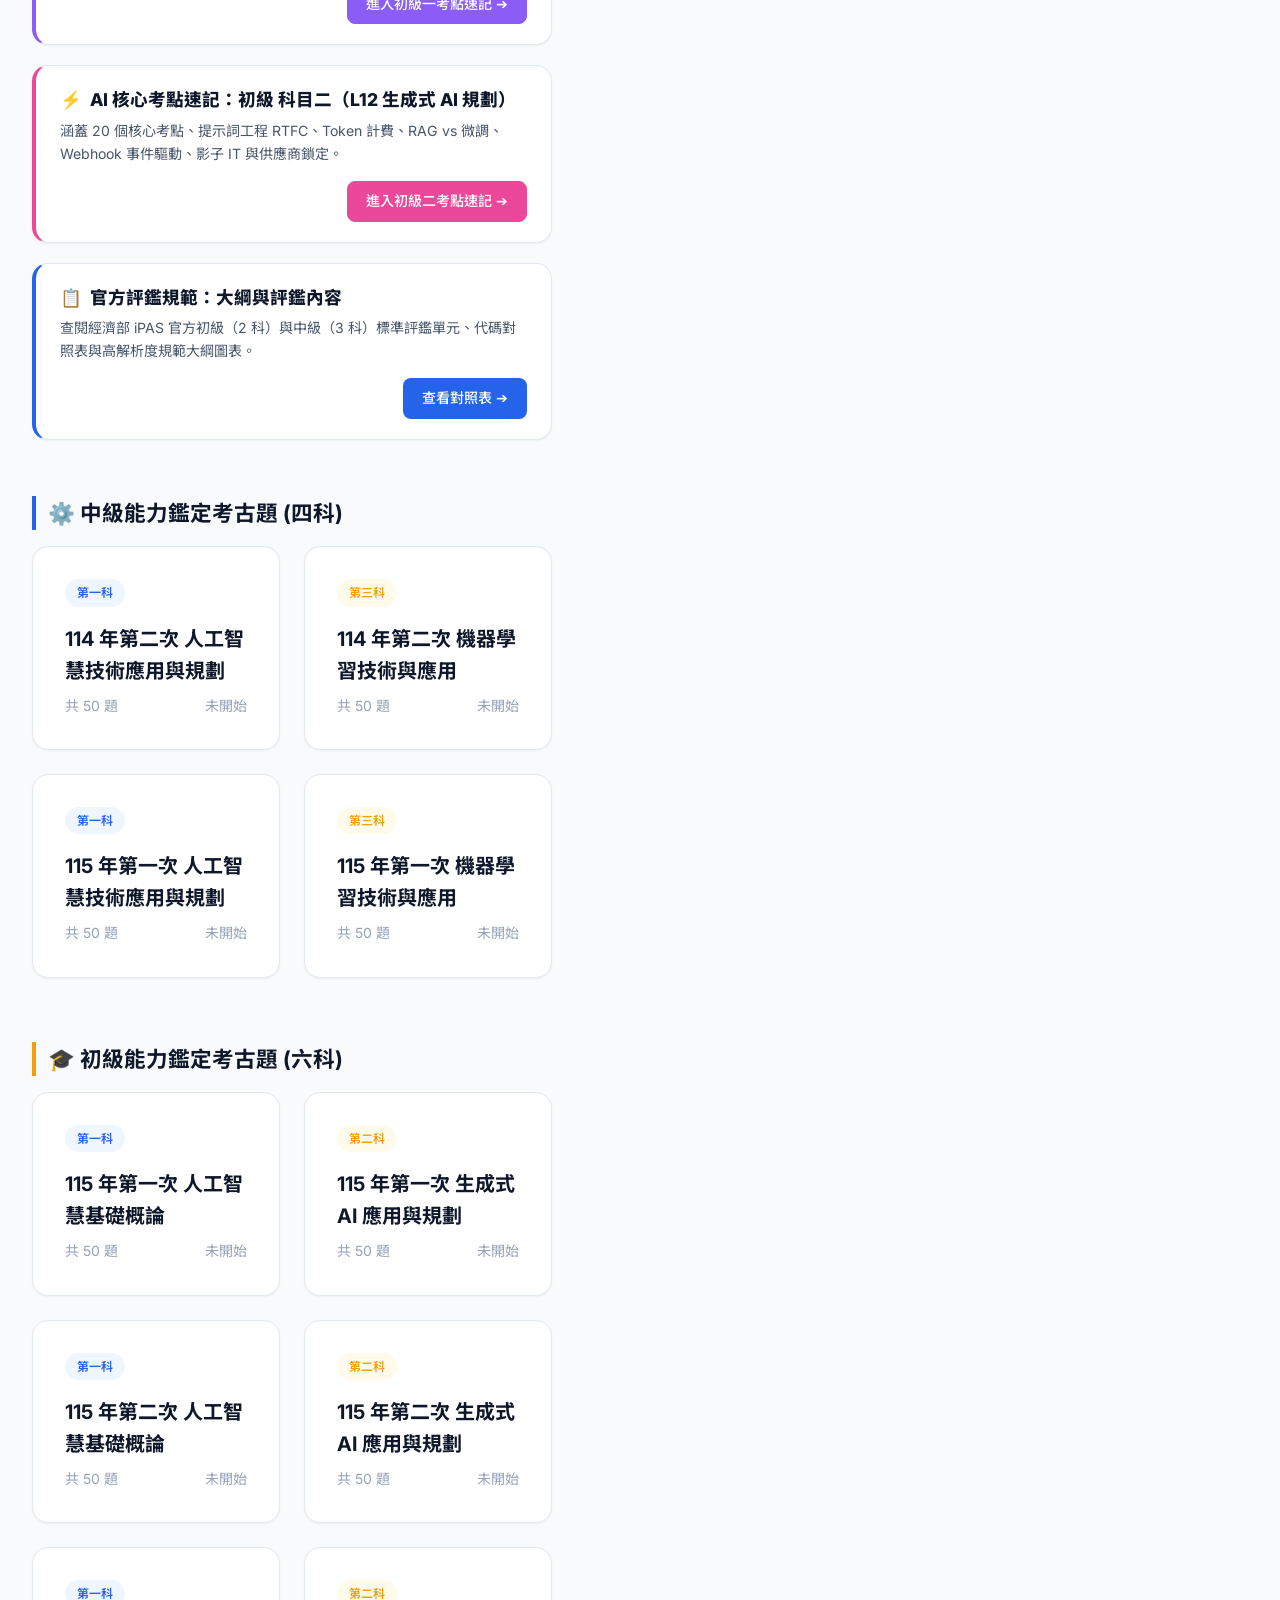
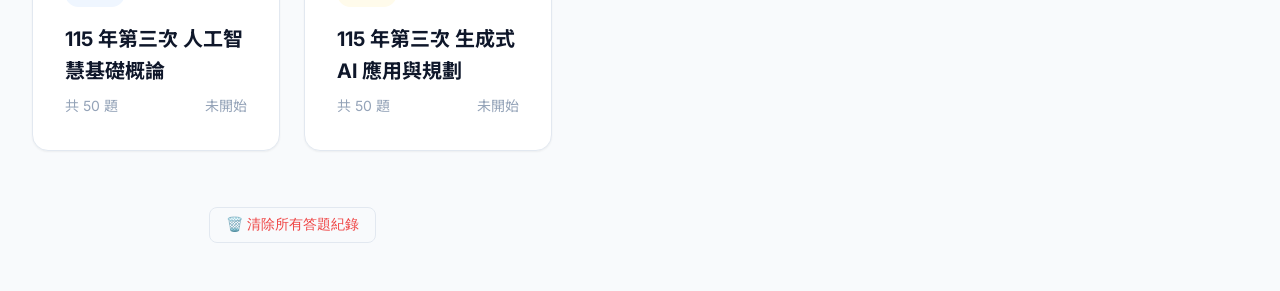
==== commit 2f6910e7: "Fix: Configure MathJax 3 inlineMath delimiters and auto-typesetting for LaTeX formulas" ====
--- a/index.html
+++ b/index.html
@@ -5,7 +5,11 @@
     <meta name="viewport" content="width=device-width, initial-scale=1.0">
     <title>AI 應用規劃師(中級) 考古題學習系統</title>
     <link rel="stylesheet" href="styles.css">
-    <script id="MathJax-script" async src="https://cdn.jsdelivr.net/npm/mathjax@3/es5/tex-mml-chtml.js"></script>
+    <!-- MathJax 3 Configuration for $...$, \(...\), and $...$ -->
+    <script>
+        window.MathJax = {
+            tex: {
+                inlineMath: [['
 </head>
 <body>
     <div class="app-container">
@@ -515,6 +519,31 @@
     <script>
         // Web Application Application Logic
         document.addEventListener("DOMContentLoaded", () => {
+            // Robust MathJax Typeset Helper
+            let mathJaxRunning = false;
+            let mathJaxPending = false;
+            window.typesetMath = (elements) => {
+                if (!window.MathJax || !window.MathJax.typesetPromise) return;
+                if (mathJaxRunning) {
+                    mathJaxPending = true;
+                    return;
+                }
+                mathJaxRunning = true;
+                const targets = elements || [document.body];
+                if (window.MathJax.typesetClear) {
+                    try { window.MathJax.typesetClear(targets); } catch (e) {}
+                }
+                window.MathJax.typesetPromise(targets)
+                    .catch((err) => console.warn("MathJax error:", err))
+                    .finally(() => {
+                        mathJaxRunning = false;
+                        if (mathJaxPending) {
+                            mathJaxPending = false;
+                            window.typesetMath(elements);
+                        }
+                    });
+            };
+
             // State
             let currentView = "landing"; // 'landing', 'practice', 'wiki'
             let currentSubject = null;
@@ -1122,6 +1151,8 @@
 
                 // Sync Jump Dropdowns
                 updateJumpSelects();
+                // Typeset question and options math
+                window.typesetMath([document.getElementById("practice-container") || document.body]);
             };
 
             const handleSelectOption = (letter) => {
@@ -1425,9 +1456,7 @@
                 
                 wikiBreadcrumbAlgo.textContent = algo.title.split(" (")[0];
                 
-                if (typeof MathJax !== 'undefined' && MathJax.typeset) {
-                    MathJax.typeset();
-                }
+                window.typesetMath([document.getElementById("wiki-article-body") || wikiContent]);
                 
                 renderRelatedQuestions(wikiKey);
             };
@@ -1576,3 +1605,3161 @@
     </div>
 </body>
 </html>
+, '
+</head>
+<body>
+    <div class="app-container">
+        <!-- Header -->
+        <header>
+            <div class="logo-section" id="btn-home">
+                <div class="logo-icon">AI</div>
+                <div class="logo-text">
+                    <h1>👑 AI 學習王</h1>
+                    <p>互動式考古題研習系統</p>
+                </div>
+            </div>
+            
+            <div class="header-actions">
+                <label class="switch-container" id="mode-toggle-wrapper">
+                    <span>背題模式</span>
+                    <div class="switch">
+                        <input type="checkbox" id="mode-toggle">
+                        <span class="slider"></span>
+                    </div>
+                </label>
+                
+                <a href="quick_notes_l11.html" class="btn btn-secondary" style="text-decoration: none; display: inline-flex; align-items: center; gap: 0.35rem; color: #8b5cf6; font-weight: 700;">⚡ 考點速記 (初級一)</a>
+                <a href="quick_notes_l12.html" class="btn btn-secondary" style="text-decoration: none; display: inline-flex; align-items: center; gap: 0.35rem; color: #ec4899; font-weight: 700;">⚡ 考點速記 (初級二)</a>
+                <a href="quick_notes_l21.html" class="btn btn-secondary" style="text-decoration: none; display: inline-flex; align-items: center; gap: 0.35rem; color: #2563eb; font-weight: 700;">⚡ 考點速記 (L21)</a>
+                <a href="quick_notes_l22.html" class="btn btn-secondary" style="text-decoration: none; display: inline-flex; align-items: center; gap: 0.35rem; color: #059669; font-weight: 700;">⚡ 考點速記 (L22)</a>
+                <a href="quick_notes_l23.html" class="btn btn-secondary" style="text-decoration: none; display: inline-flex; align-items: center; gap: 0.35rem; color: #d97706; font-weight: 700;">⚡ 考點速記 (L23)</a>
+                <a href="study_guide_notes.html" class="btn btn-secondary" style="text-decoration: none; display: inline-flex; align-items: center; gap: 0.35rem; color: #7c3aed; font-weight: 700;">📖 學習指引精華</a>
+                <button class="btn btn-secondary" id="btn-toggle-view">📚 技術百科</button>
+                <a href="syllabus.html" class="btn btn-secondary" style="text-decoration: none; display: inline-flex; align-items: center; gap: 0.35rem;">📋 評鑑內容對照表</a>
+                
+                <button class="btn btn-icon theme-toggle" id="theme-toggle" title="切換主題">
+                    <!-- Sun Icon (Light) -->
+                    <svg id="sun-icon" xmlns="http://www.w3.org/2000/svg" fill="none" viewBox="0 0 24 24" stroke-width="1.5" stroke="currentColor" class="hidden">
+                        <path stroke-linecap="round" stroke-linejoin="round" d="M12 3v2.25m0 13.5V21M9.75 12h4.5M9.75 3.75h4.5m-4.5 16.5h4.5M2.25 12h19.5M3.75 9.75v4.5m16.5-4.5v4.5m-15-7.5l1.06-1.06m13.78 13.78l-1.06 1.06m-13.78 0l1.06 1.06m13.78-13.78l-1.06-1.06M12 7.5a4.5 4.5 0 100 9 4.5 4.5 0 000-9z" />
+                    </svg>
+                    <!-- Moon Icon (Dark) -->
+                    <svg id="moon-icon" xmlns="http://www.w3.org/2000/svg" fill="none" viewBox="0 0 24 24" stroke-width="1.5" stroke="currentColor">
+                        <path stroke-linecap="round" stroke-linejoin="round" d="M21.752 15.002A9.718 9.718 0 0118 15.75c-5.385 0-9.75-4.365-9.75-9.75 0-1.33.266-2.597.748-3.752A9.753 9.753 0 003 11.25C3 16.635 7.365 21 12.75 21a9.753 9.753 0 009.002-5.998z" />
+                    </svg>
+                </button>
+                
+                <button class="btn btn-secondary hidden" id="btn-back-landing">返回大綱</button>
+            </div>
+        </header>
+
+        <!-- Main Wrapper -->
+        <main class="main-wrapper">
+            <!-- SUBJECT SELECTOR (LANDING PAGE) -->
+            <section class="landing-panel" id="landing-panel">
+                <h2 class="landing-title">AI 應用規劃師能力鑑定考古題系統</h2>
+                <p class="landing-desc">本系統收錄 AI 應用規劃師「中級」與「初級」能力鑑定考試之官方試題。為每道題目提供詳細解答、解題邏輯與技術背景，並針對涉及的機器學習與人工智慧方法提供詳細的技術百科與應用實例，協助您深度掌握核心技術觀念。</p>
+                
+                <!-- Quick Tools Feature Cards -->
+                <div style="display: grid; grid-template-columns: repeat(auto-fit, minmax(320px, 1fr)); gap: 1.25rem; width: 100%; margin-bottom: 2rem;">
+                    
+                    <!-- Official Study Guide Cheat Sheet Card -->
+                    <div style="background: var(--bg-card); border: 1px solid var(--border-color); border-radius: var(--radius-lg); padding: 1.25rem 1.5rem; display: flex; flex-direction: column; justify-content: space-between; gap: 0.75rem; box-shadow: var(--shadow-sm); border-left: 4px solid #7c3aed; text-align: left;">
+                        <div>
+                            <div style="font-weight: 800; font-size: 1.1rem; color: var(--text-primary); display: flex; align-items: center; gap: 0.5rem; margin-bottom: 0.35rem;">
+                                <span>📖</span> 官方學習指引：中級全科目精華速記
+                            </div>
+                            <div style="font-size: 0.88rem; color: var(--text-secondary); line-height: 1.6;">
+                                深度提煉自「學習指引」官方教材三冊與勘誤表。涵蓋 TF-IDF 勘誤、Recall 公式修正、PDPA 事前告知、NMF、PCA、Spark、辛普森悖論、SHAP 等權威考點。
+                            </div>
+                        </div>
+                        <div style="text-align: right; margin-top: 0.25rem;">
+                            <a href="study_guide_notes.html" class="btn btn-primary" style="text-decoration: none; font-size: 0.88rem; padding: 0.5rem 1.15rem; background: #7c3aed; border-color: #7c3aed; display: inline-flex; align-items: center; gap: 0.35rem;">
+                                進入學習指引速記 ➔
+                            </a>
+                        </div>
+                    </div>
+                    
+                    <!-- L21 Quick Notes Card -->
+                    <div style="background: var(--bg-card); border: 1px solid var(--border-color); border-radius: var(--radius-lg); padding: 1.25rem 1.5rem; display: flex; flex-direction: column; justify-content: space-between; gap: 0.75rem; box-shadow: var(--shadow-sm); border-left: 4px solid #2563eb; text-align: left;">
+                        <div>
+                            <div style="font-weight: 800; font-size: 1.1rem; color: var(--text-primary); display: flex; align-items: center; gap: 0.5rem; margin-bottom: 0.35rem;">
+                                <span>⚡</span> AI 核心考點速記：中級 科目1（L21 人工智慧技術應用）
+                            </div>
+                            <div style="font-size: 0.88rem; color: var(--text-secondary); line-height: 1.6;">
+                                涵蓋 48 個核心考點、黃仁勳物理 AI、歐盟 AI 法案四級風險金字塔、NLP/CV/GenAI、直擊 100 題真題與掌握進度記憶。
+                            </div>
+                        </div>
+                        <div style="text-align: right; margin-top: 0.25rem;">
+                            <a href="quick_notes_l21.html" class="btn btn-primary" style="text-decoration: none; font-size: 0.88rem; padding: 0.5rem 1.15rem; background: #2563eb; border-color: #2563eb; display: inline-flex; align-items: center; gap: 0.35rem;">
+                                進入 L21 考點速記 ➔
+                            </a>
+                        </div>
+                    </div>
+
+                    <!-- L22 Quick Notes Card (重點加強) -->
+                    <div style="background: var(--bg-card); border: 1px solid var(--border-color); border-radius: var(--radius-lg); padding: 1.25rem 1.5rem; display: flex; flex-direction: column; justify-content: space-between; gap: 0.75rem; box-shadow: var(--shadow-sm); border-left: 4px solid #059669; text-align: left;">
+                        <div>
+                            <div style="font-weight: 800; font-size: 1.1rem; color: var(--text-primary); display: flex; align-items: center; gap: 0.5rem; margin-bottom: 0.35rem;">
+                                <span>⚡</span> AI 核心考點速記：中級 科目2（L22 大數據處理分析）
+                            </div>
+                            <div style="font-size: 0.88rem; color: var(--text-secondary); line-height: 1.6;">
+                                涵蓋 40 個核心考點、辛普森悖論、Spark/Hadoop、Lakehouse、假名化 vs 匿名化、差分隱私、聯邦學習與掌握進度記憶。
+                            </div>
+                        </div>
+                        <div style="text-align: right; margin-top: 0.25rem;">
+                            <a href="quick_notes_l22.html" class="btn btn-primary" style="text-decoration: none; font-size: 0.88rem; padding: 0.5rem 1.15rem; background: #059669; border-color: #059669; display: inline-flex; align-items: center; gap: 0.35rem;">
+                                進入 L22 考點速記 ➔
+                            </a>
+                        </div>
+                    </div>
+
+                    <!-- L23 Quick Notes Card -->
+                    <div style="background: var(--bg-card); border: 1px solid var(--border-color); border-radius: var(--radius-lg); padding: 1.25rem 1.5rem; display: flex; flex-direction: column; justify-content: space-between; gap: 0.75rem; box-shadow: var(--shadow-sm); border-left: 4px solid var(--accent); text-align: left;">
+                        <div>
+                            <div style="font-weight: 800; font-size: 1.1rem; color: var(--text-primary); display: flex; align-items: center; gap: 0.5rem; margin-bottom: 0.35rem;">
+                                <span>⚡</span> AI 核心考點速記：中級 科目3（L23 機器學習技術）
+                            </div>
+                            <div style="font-size: 0.88rem; color: var(--text-secondary); line-height: 1.6;">
+                                涵蓋 54 個核心考點、梯度下降推導、過擬合正則化、ML/DL演算法、直擊 100 題真題與複習勾選清單。
+                            </div>
+                        </div>
+                        <div style="text-align: right; margin-top: 0.25rem;">
+                            <a href="quick_notes_l23.html" class="btn btn-primary" style="text-decoration: none; font-size: 0.88rem; padding: 0.5rem 1.15rem; background: var(--accent); border-color: var(--accent); display: inline-flex; align-items: center; gap: 0.35rem;">
+                                進入 L23 考點速記 ➔
+                            </a>
+                        </div>
+                    </div>
+
+                    <!-- L11 Quick Notes Card -->
+                    <div style="background: var(--bg-card); border: 1px solid var(--border-color); border-radius: var(--radius-lg); padding: 1.25rem 1.5rem; display: flex; flex-direction: column; justify-content: space-between; gap: 0.75rem; box-shadow: var(--shadow-sm); border-left: 4px solid #8b5cf6; text-align: left;">
+                        <div>
+                            <div style="font-weight: 800; font-size: 1.1rem; color: var(--text-primary); display: flex; align-items: center; gap: 0.5rem; margin-bottom: 0.35rem;">
+                                <span>⚡</span> AI 核心考點速記：初級 科目一（L11 人工智慧概論）
+                            </div>
+                            <div style="font-size: 0.88rem; color: var(--text-secondary); line-height: 1.6;">
+                                涵蓋 32 個核心考點、黃仁勳物理 AI、圖靈測試口訣、ML三大範式、No Code優缺點、直擊初級 150 題真題。
+                            </div>
+                        </div>
+                        <div style="text-align: right; margin-top: 0.25rem;">
+                            <a href="quick_notes_l11.html" class="btn btn-primary" style="text-decoration: none; font-size: 0.88rem; padding: 0.5rem 1.15rem; background: #8b5cf6; border-color: #8b5cf6; display: inline-flex; align-items: center; gap: 0.35rem;">
+                                進入初級一考點速記 ➔
+                            </a>
+                        </div>
+                    </div>
+
+                    <!-- L12 Quick Notes Card -->
+                    <div style="background: var(--bg-card); border: 1px solid var(--border-color); border-radius: var(--radius-lg); padding: 1.25rem 1.5rem; display: flex; flex-direction: column; justify-content: space-between; gap: 0.75rem; box-shadow: var(--shadow-sm); border-left: 4px solid #ec4899; text-align: left;">
+                        <div>
+                            <div style="font-weight: 800; font-size: 1.1rem; color: var(--text-primary); display: flex; align-items: center; gap: 0.5rem; margin-bottom: 0.35rem;">
+                                <span>⚡</span> AI 核心考點速記：初級 科目二（L12 生成式 AI 規劃）
+                            </div>
+                            <div style="font-size: 0.88rem; color: var(--text-secondary); line-height: 1.6;">
+                                涵蓋 20 個核心考點、提示詞工程 RTFC、Token 計費、RAG vs 微調、Webhook 事件驅動、影子 IT 與供應商鎖定。
+                            </div>
+                        </div>
+                        <div style="text-align: right; margin-top: 0.25rem;">
+                            <a href="quick_notes_l12.html" class="btn btn-primary" style="text-decoration: none; font-size: 0.88rem; padding: 0.5rem 1.15rem; background: #ec4899; border-color: #ec4899; display: inline-flex; align-items: center; gap: 0.35rem;">
+                                進入初級二考點速記 ➔
+                            </a>
+                        </div>
+                    </div>
+
+                    <!-- Syllabus Table Card -->
+                    <div style="background: var(--bg-card); border: 1px solid var(--border-color); border-radius: var(--radius-lg); padding: 1.25rem 1.5rem; display: flex; flex-direction: column; justify-content: space-between; gap: 0.75rem; box-shadow: var(--shadow-sm); border-left: 4px solid var(--primary); text-align: left;">
+                        <div>
+                            <div style="font-weight: 800; font-size: 1.1rem; color: var(--text-primary); display: flex; align-items: center; gap: 0.5rem; margin-bottom: 0.35rem;">
+                                <span>📋</span> 官方評鑑規範：大綱與評鑑內容
+                            </div>
+                            <div style="font-size: 0.88rem; color: var(--text-secondary); line-height: 1.6;">
+                                查閱經濟部 iPAS 官方初級（2 科）與中級（3 科）標準評鑑單元、代碼對照表與高解析度規範大綱圖表。
+                            </div>
+                        </div>
+                        <div style="text-align: right; margin-top: 0.25rem;">
+                            <a href="syllabus.html" class="btn btn-primary" style="text-decoration: none; font-size: 0.88rem; padding: 0.5rem 1.15rem; display: inline-flex; align-items: center; gap: 0.35rem;">
+                                查看對照表 ➔
+                            </a>
+                        </div>
+                    </div>
+                </div>
+                
+                <h3 style="font-size: 1.35rem; font-weight: 700; text-align: left; width: 100%; margin: 1.5rem 0 1rem 0; border-left: 4px solid var(--primary); padding-left: 0.75rem; color: var(--text-primary);">
+                    ⚙️ 中級能力鑑定考古題 (四科)
+                </h3>
+                <div class="subjects-grid">
+                    <div class="subject-card" data-subject="114_2_1">
+                        <span class="subject-tag">第一科</span>
+                        <h3 class="subject-name">114 年第二次 人工智慧技術應用與規劃</h3>
+                        <div class="subject-info">
+                            <span>共 50 題</span>
+                            <span class="subj-progress-status" data-subj="114_2_1">未開始</span>
+                        </div>
+                    </div>
+                    <div class="subject-card" data-subject="114_2_3">
+                        <span class="subject-tag ml-tag">第三科</span>
+                        <h3 class="subject-name">114 年第二次 機器學習技術與應用</h3>
+                        <div class="subject-info">
+                            <span>共 50 題</span>
+                            <span class="subj-progress-status" data-subj="114_2_3">未開始</span>
+                        </div>
+                    </div>
+                    <div class="subject-card" data-subject="115_1_1">
+                        <span class="subject-tag">第一科</span>
+                        <h3 class="subject-name">115 年第一次 人工智慧技術應用與規劃</h3>
+                        <div class="subject-info">
+                            <span>共 50 題</span>
+                            <span class="subj-progress-status" data-subj="115_1_1">未開始</span>
+                        </div>
+                    </div>
+                    <div class="subject-card" data-subject="115_1_3">
+                        <span class="subject-tag ml-tag">第三科</span>
+                        <h3 class="subject-name">115 年第一次 機器學習技術與應用</h3>
+                        <div class="subject-info">
+                            <span>共 50 題</span>
+                            <span class="subj-progress-status" data-subj="115_1_3">未開始</span>
+                        </div>
+                    </div>
+                </div>
+
+                <h3 style="font-size: 1.35rem; font-weight: 700; text-align: left; width: 100%; margin: 2rem 0 1rem 0; border-left: 4px solid var(--accent); padding-left: 0.75rem; color: var(--text-primary);">
+                    🎓 初級能力鑑定考古題 (六科)
+                </h3>
+                <div class="subjects-grid">
+                    <div class="subject-card" data-subject="primary_115_1_1">
+                        <span class="subject-tag">第一科</span>
+                        <h3 class="subject-name">115 年第一次 人工智慧基礎概論</h3>
+                        <div class="subject-info">
+                            <span>共 50 題</span>
+                            <span class="subj-progress-status" data-subj="primary_115_1_1">未開始</span>
+                        </div>
+                    </div>
+                    <div class="subject-card" data-subject="primary_115_1_2">
+                        <span class="subject-tag ml-tag">第二科</span>
+                        <h3 class="subject-name">115 年第一次 生成式 AI 應用與規劃</h3>
+                        <div class="subject-info">
+                            <span>共 50 題</span>
+                            <span class="subj-progress-status" data-subj="primary_115_1_2">未開始</span>
+                        </div>
+                    </div>
+                    <div class="subject-card" data-subject="primary_115_2_1">
+                        <span class="subject-tag">第一科</span>
+                        <h3 class="subject-name">115 年第二次 人工智慧基礎概論</h3>
+                        <div class="subject-info">
+                            <span>共 50 題</span>
+                            <span class="subj-progress-status" data-subj="primary_115_2_1">未開始</span>
+                        </div>
+                    </div>
+                    <div class="subject-card" data-subject="primary_115_2_2">
+                        <span class="subject-tag ml-tag">第二科</span>
+                        <h3 class="subject-name">115 年第二次 生成式 AI 應用與規劃</h3>
+                        <div class="subject-info">
+                            <span>共 50 題</span>
+                            <span class="subj-progress-status" data-subj="primary_115_2_2">未開始</span>
+                        </div>
+                    </div>
+                    <div class="subject-card" data-subject="primary_115_3_1">
+                        <span class="subject-tag">第一科</span>
+                        <h3 class="subject-name">115 年第三次 人工智慧基礎概論</h3>
+                        <div class="subject-info">
+                            <span>共 50 題</span>
+                            <span class="subj-progress-status" data-subj="primary_115_3_1">未開始</span>
+                        </div>
+                    </div>
+                    <div class="subject-card" data-subject="primary_115_3_2">
+                        <span class="subject-tag ml-tag">第二科</span>
+                        <h3 class="subject-name">115 年第三次 生成式 AI 應用與規劃</h3>
+                        <div class="subject-info">
+                            <span>共 50 題</span>
+                            <span class="subj-progress-status" data-subj="primary_115_3_2">未開始</span>
+                        </div>
+                    </div>
+                </div>
+                
+                <button class="btn btn-secondary" id="btn-clear-all" style="margin-top: 1.5rem; color: var(--error)">
+                    🗑️ 清除所有答題紀錄
+                </button>
+            </section>
+
+            <!-- PRACTICE CONTAINER -->
+            <section class="practice-container" id="practice-container">
+                <!-- Question Sidebar -->
+                <aside class="question-sidebar">
+                    <div class="sidebar-header">
+                        <h3 class="sidebar-title" id="sidebar-subject-title">學科名稱</h3>
+                        <div class="progress-container">
+                            <div class="stats-row" style="margin-bottom: 0.25rem;">
+                                <span>測驗進度</span>
+                                <span id="progress-percent">0%</span>
+                            </div>
+                            <div class="progress-bar-bg">
+                                <div class="progress-bar-fill" id="progress-bar"></div>
+                            </div>
+                        </div>
+                        <div class="stats-row">
+                            <div class="stats-item">答對: <span id="stat-correct" style="color: var(--success)">0</span></div>
+                            <div class="stats-item">答錯: <span id="stat-incorrect" style="color: var(--error)">0</span></div>
+                            <div class="stats-item">未答: <span id="stat-unanswered">50</span></div>
+                        </div>
+                    </div>
+                    
+                    <div class="sidebar-header" style="padding-bottom: 0.5rem; border-bottom: none;">
+                        <input type="text" class="search-input" id="search-input" placeholder="搜尋題目或ML方法...">
+                        <div class="filter-row">
+                            <button class="btn btn-secondary btn-icon" id="btn-filter-all" title="顯示所有題目" style="flex: 1; padding: 0.25rem 0.5rem; font-size: 0.75rem; background-color: var(--primary-light); color: var(--primary); border-color: var(--primary);">全部</button>
+                            <button class="btn btn-secondary btn-icon" id="btn-filter-wrong" title="僅顯示答錯題目" style="flex: 1; padding: 0.25rem 0.5rem; font-size: 0.75rem;">僅錯題</button>
+                        </div>
+                    </div>
+                    
+                    <div class="questions-grid-wrapper">
+                        <div class="questions-grid" id="questions-grid">
+                            <!-- Dynamically populated numbers 1-50 -->
+                        </div>
+                    </div>
+                    
+                    <div class="sidebar-footer">
+                        <button class="btn btn-secondary" id="btn-reset-current" style="width: 100%; font-size: 0.8rem;">重置本科目紀錄</button>
+                    </div>
+                </aside>
+
+                <!-- Workspace content -->
+                <div class="workspace-area">
+                    <div class="nav-breadcrumb-wrapper">
+                        <div class="nav-breadcrumb">
+                            <a id="breadcrumb-home">首頁</a> &gt; <span id="breadcrumb-subject">當前學科</span> &gt; <span>第 <span id="current-q-index">1</span> 題</span>
+                        </div>
+                        <div class="quick-jump-container">
+                            <label for="jump-question-select" class="quick-jump-label">🎯 跳至：</label>
+                            <select id="jump-question-select" class="jump-select" aria-label="選擇題目跳轉"></select>
+                            <button class="btn btn-secondary btn-mobile-sheet" id="btn-mobile-sheet-toggle" title="開啟題號清單">📋 題號清單</button>
+                        </div>
+                    </div>
+                    
+                    <!-- Question Card -->
+                    <div class="card">
+                        <div class="question-header">
+                            <span class="q-badge" id="question-number-badge">Question 1</span>
+                            <span class="q-badge" id="question-ml-method-badge" style="background-color: var(--primary-light); color: var(--primary); display: none;">TF-IDF</span>
+                        </div>
+                        <div class="question-text" id="question-text">
+                            讀取中...
+                        </div>
+                        
+                        <!-- Question Attached Image / Diagram -->
+                        <div class="question-image-wrapper" id="question-image-wrapper" style="display: none;">
+                            <img id="question-img-element" class="question-img" src="" alt="題目附圖">
+                            <div class="question-img-hint">🔍 點擊圖片可放大查看</div>
+                        </div>
+                        
+                        <div class="options-list" id="options-list">
+                            <!-- Options (A) (B) (C) (D) -->
+                        </div>
+
+                        <!-- Link to Wiki Algorithm page -->
+                        <div id="algo-wiki-link-container" style="margin-top: 1.75rem; padding-top: 1.25rem; border-top: 1px dashed var(--border-color); display: none;">
+                            <a id="algo-wiki-link" style="color: var(--primary); font-weight: 600; font-size: 0.9rem; text-decoration: none; cursor: pointer; display: inline-flex; align-items: center; gap: 0.35rem;">
+                                📖 補充網頁：深入了解 <span id="algo-wiki-name">PCA</span> 演算法詳細原理 &gt;
+                            </a>
+                        </div>
+                        
+                        <!-- Nav buttons below options (before answer show) -->
+                        <div class="nav-actions">
+                            <button class="btn btn-secondary" id="btn-prev-q">⬅️ 上一題</button>
+                            <div class="nav-jump-center">
+                                <span>第</span>
+                                <select id="nav-jump-select" class="nav-jump-select" aria-label="切換題號"></select>
+                                <span>/ <span id="nav-total-q">50</span> 題</span>
+                            </div>
+                            <button class="btn btn-primary" id="btn-next-q">下一題 ➡️</button>
+                        </div>
+                    </div>
+
+                    <!-- Explanation Panel -->
+                    <div class="explanation-panel" id="explanation-panel">
+                        <div class="result-banner" id="result-banner">
+                            <span id="result-icon">✓</span> <span id="result-text">回答正確！</span>
+                        </div>
+                        
+                        <h3 class="panel-title">💡 答案與解析</h3>
+                        <div class="explanation-text" id="explanation-text">
+                            詳細的解題邏輯與錯誤選項分析...
+                        </div>
+                        
+                        <div class="section-divider"></div>
+                        
+                        <!-- Machine Learning Method Details -->
+                        <div class="method-box">
+                            <div class="method-header">
+                                <span class="method-name" id="method-name">DBSCAN</span>
+                                <span class="q-badge" style="background-color: var(--primary); color: white;">核心 ML 技術</span>
+                            </div>
+                            <div class="method-explanation" id="method-explanation">
+                                DBSCAN 是基於密度的分群方法...
+                            </div>
+                        </div>
+
+                        <!-- Method Comparison Section -->
+                        <div class="method-box" id="comparison-box" style="background-color: var(--accent-light); border-left-color: var(--accent);">
+                            <div class="method-header">
+                                <span class="method-name" style="color: var(--accent);">⚙️ 技術對比與應用領域</span>
+                                <span class="q-badge" style="background-color: var(--accent); color: white;">方法比較</span>
+                            </div>
+                            <div class="method-explanation" id="comparison-explanation" style="white-space: pre-wrap;">
+                                比較正確答案與其他方法的應用差異...
+                            </div>
+                        </div>
+
+                        <!-- Knowledge Card Section -->
+                        <h3 class="panel-title">📚 知識擴充圖卡</h3>
+                        <div class="card" style="padding: 1.75rem; margin-bottom: 2rem;">
+                            <div style="margin-bottom: 1.5rem;">
+                                <h4 style="font-size: 0.9rem; font-weight: 700; margin-bottom: 0.6rem; color: var(--primary); display: flex; align-items: center; gap: 0.25rem;">
+                                    🏷️ 核心關鍵字 (Keywords)
+                                </h4>
+                                <div class="tag-container" id="keywords-tags">
+                                    <!-- Keyword tags -->
+                                </div>
+                            </div>
+                            
+                            <div style="margin-bottom: 1.5rem;">
+                                <h4 style="font-size: 0.9rem; font-weight: 700; margin-bottom: 0.6rem; color: #7c3aed; display: flex; align-items: center; gap: 0.25rem;">
+                                    🧠 延伸應用與技術 (Extended Applications)
+                                </h4>
+                                <div id="extended-tech-list">
+                                    <!-- Extended tech list -->
+                                </div>
+                            </div>
+                            
+                            <div>
+                                <h4 style="font-size: 0.9rem; font-weight: 700; margin-bottom: 0.6rem; color: var(--accent); display: flex; align-items: center; gap: 0.25rem;">
+                                    📖 相關領域術語 (Terminology)
+                                </h4>
+                                <div class="tag-container" id="terminology-tags">
+                                    <!-- Terminology tags -->
+                                </div>
+                            </div>
+                        </div>
+                        
+                        <!-- Examples section -->
+                        <h3 class="panel-title">🚀 生活與業務應用場景實例</h3>
+                        <div class="examples-grid" id="examples-grid">
+                            <div class="example-card">
+                                <h4 class="example-title" id="example1-title">實例一</h4>
+                                <p class="example-content" id="example1-content">實例內容描述...</p>
+                            </div>
+                            <div class="example-card">
+                                <h4 class="example-title" id="example2-title">實例二</h4>
+                                <p class="example-content" id="example2-content">實例內容描述...</p>
+                            </div>
+                        </div>
+                    </div>
+                </div>
+            </section>
+
+            <!-- WIKI CONTAINER (ALGORITHM ENCYCLOPEDIA) -->
+            <section class="practice-container" id="wiki-container" style="display: none;">
+                <!-- Wiki Sidebar -->
+                <aside class="question-sidebar">
+                    <div class="sidebar-header">
+                        <h3 class="sidebar-title">📚 技術百科目錄</h3>
+                        <p style="font-size: 0.75rem; color: var(--text-muted);">收錄本考科涉及的核心人工智慧與機器學習演算法，提供深度原理解析與商業應用說明。</p>
+                    </div>
+                    <div class="questions-grid-wrapper" style="padding-top: 0.5rem;">
+                        <input type="text" id="wiki-search-input" placeholder="🔍 搜尋考綱與項目..." style="width: 100%; padding: 0.6rem 0.8rem; border-radius: var(--radius-sm); border: 1px solid var(--border-color); background-color: var(--bg-main); color: var(--text-primary); font-size: 0.88rem; margin-bottom: 0.6rem; box-sizing: border-box; outline: none; transition: border-color 0.2s;" onfocus="this.style.borderColor='var(--primary)'" onblur="this.style.borderColor='var(--border-color)'">
+                        
+                        <!-- Wiki Category Filter Tabs -->
+                        <div class="wiki-category-tabs" id="wiki-category-tabs">
+                            <button class="wiki-cat-tab active" data-category="all">全部</button>
+                            <button class="wiki-cat-tab" data-category="code">💻 程式相關</button>
+                            <button class="wiki-cat-tab" data-category="theory">📚 理論專題</button>
+                            <button class="wiki-cat-tab" data-category="syllabus">👑 考綱大綱</button>
+                        </div>
+
+                        <div style="display: flex; flex-direction: column; gap: 0.5rem;" id="wiki-menu-list">
+                            <!-- Wiki buttons dynamically loaded -->
+                        </div>
+                    </div>
+                </aside>
+
+                <!-- Wiki workspace content -->
+                <div class="workspace-area">
+                    <div class="nav-breadcrumb">
+                        <a id="wiki-breadcrumb-home">首頁</a> &gt; <span>技術百科</span> &gt; <span id="wiki-breadcrumb-algo" style="color: var(--primary); font-weight: 600;">演算法名稱</span>
+                    </div>
+                    
+                    <div class="card" style="padding: 2.5rem; margin-bottom: 2rem;">
+                        <h2 id="wiki-title" style="font-size: 1.75rem; font-weight: 800; margin-bottom: 0.5rem; color: var(--primary);">演算法名稱</h2>
+                        <p id="wiki-summary" style="font-size: 1rem; color: var(--text-secondary); font-style: italic; margin-bottom: 1.5rem; border-left: 3px solid var(--primary); padding-left: 0.75rem;">演算法摘要...</p>
+                        
+                        <div class="section-divider" style="margin: 1.5rem 0;"></div>
+                        
+                        <!-- Rich HTML body -->
+                        <div id="wiki-content" class="explanation-text" style="font-size: 1rem; color: var(--text-primary); line-height: 1.7;">
+                            讀取中...
+                        </div>
+                        
+                        <div class="section-divider" style="margin: 2rem 0;"></div>
+                        
+                        <!-- Back-links to related questions -->
+                        <h3 class="panel-title" style="color: var(--accent); margin-bottom: 1.25rem;">💡 本考科有使用到此技術的題目</h3>
+                        <div style="display: flex; flex-direction: column; gap: 0.75rem;" id="wiki-related-questions">
+                            <!-- Related questions links dynamically populated -->
+                        </div>
+                    </div>
+                </div>
+            </section>
+        </main>
+    </div>
+
+    <!-- Script imports -->
+    <script src="questions_data.js"></script>
+    <script src="wiki_data.js"></script>
+    <script>
+        // Web Application Application Logic
+        document.addEventListener("DOMContentLoaded", () => {
+            // State
+            let currentView = "landing"; // 'landing', 'practice', 'wiki'
+            let currentSubject = null;
+            let currentQuestionIdx = 0; // 0-based
+            let filterMode = "all"; // 'all' or 'wrong'
+            let searchKeyword = "";
+            let userProgress = {}; // subjectKey -> { questionId -> { userAnswer, isCorrect } }
+            let studyMode = false; // true = 背題模式 (直接看答案)
+            let activeWikiKey = "ExamSyllabus"; // Default active wiki page
+
+            // LocalStorage loading
+            if (localStorage.getItem("ai_exam_user_progress")) {
+                try {
+                    userProgress = JSON.parse(localStorage.getItem("ai_exam_user_progress"));
+                } catch(e) {
+                    userProgress = {};
+                }
+            }
+
+            // Theme Management
+            const getPreferredTheme = () => {
+                return localStorage.getItem("theme") || "light";
+            };
+            
+            const setTheme = (theme) => {
+                document.documentElement.setAttribute("data-theme", theme);
+                localStorage.setItem("theme", theme);
+                if (theme === "dark") {
+                    document.getElementById("sun-icon").classList.remove("hidden");
+                    document.getElementById("moon-icon").classList.add("hidden");
+                } else {
+                    document.getElementById("sun-icon").classList.add("hidden");
+                    document.getElementById("moon-icon").classList.remove("hidden");
+                }
+            };
+
+            setTheme(getPreferredTheme());
+            document.getElementById("theme-toggle").addEventListener("click", () => {
+                const currentTheme = document.documentElement.getAttribute("data-theme");
+                setTheme(currentTheme === "dark" ? "light" : "dark");
+            });
+
+            // UI Elements
+            const landingPanel = document.getElementById("landing-panel");
+            const practiceContainer = document.getElementById("practice-container");
+            const wikiContainer = document.getElementById("wiki-container");
+            const btnBackLanding = document.getElementById("btn-back-landing");
+            const sidebarSubjectTitle = document.getElementById("sidebar-subject-title");
+            const questionsGrid = document.getElementById("questions-grid");
+            const questionNumberBadge = document.getElementById("question-number-badge");
+            const questionMlBadge = document.getElementById("question-ml-method-badge");
+            const questionText = document.getElementById("question-text");
+            const questionImageWrapper = document.getElementById("question-image-wrapper");
+            const questionImgElement = document.getElementById("question-img-element");
+            const optionsList = document.getElementById("options-list");
+            const explanationPanel = document.getElementById("explanation-panel");
+            const explanationText = document.getElementById("explanation-text");
+            const resultBanner = document.getElementById("result-banner");
+            const resultIcon = document.getElementById("result-icon");
+            const resultText = document.getElementById("result-text");
+            const methodName = document.getElementById("method-name");
+            const methodExplanation = document.getElementById("method-explanation");
+            const example1Title = document.getElementById("example1-title");
+            const example1Content = document.getElementById("example1-content");
+            const example2Title = document.getElementById("example2-title");
+            const example2Content = document.getElementById("example2-content");
+            const btnPrevQ = document.getElementById("btn-prev-q");
+            const btnNextQ = document.getElementById("btn-next-q");
+            const breadcrumbSubject = document.getElementById("breadcrumb-subject");
+            const modeToggle = document.getElementById("mode-toggle");
+            const modeToggleWrapper = document.getElementById("mode-toggle-wrapper");
+            const searchInput = document.getElementById("search-input");
+            const btnFilterAll = document.getElementById("btn-filter-all");
+            const btnFilterWrong = document.getElementById("btn-filter-wrong");
+            const btnResetCurrent = document.getElementById("btn-reset-current");
+            const btnClearAll = document.getElementById("btn-clear-all");
+            
+            // View toggle button
+            const btnToggleView = document.getElementById("btn-toggle-view");
+
+            // Quick Jump UI Elements
+            const jumpQuestionSelect = document.getElementById("jump-question-select");
+            const navJumpSelect = document.getElementById("nav-jump-select");
+            const navTotalQ = document.getElementById("nav-total-q");
+            const btnMobileSheetToggle = document.getElementById("btn-mobile-sheet-toggle");
+            const mobileSheetModal = document.getElementById("mobile-sheet-modal");
+            const mobileSheetBackdrop = document.getElementById("mobile-sheet-backdrop");
+            const btnCloseMobileSheet = document.getElementById("btn-close-mobile-sheet");
+            const mobileQuestionsGrid = document.getElementById("mobile-questions-grid");
+
+            // Subject Cards Init progress status on Landing Panel
+            const updateLandingProgress = () => {
+                document.querySelectorAll(".subj-progress-status").forEach(span => {
+                    const key = span.getAttribute("data-subj");
+                    if (userProgress[key]) {
+                        const total = 50;
+                        const answered = Object.keys(userProgress[key]).length;
+                        const correct = Object.values(userProgress[key]).filter(v => v.isCorrect).length;
+                        if (answered === 0) {
+                            span.textContent = "未開始";
+                            span.style.color = "var(--text-muted)";
+                        } else if (answered === total) {
+                            span.textContent = `已完成 (得分率: ${Math.round(correct/total*100)}%)`;
+                            span.style.color = "var(--success)";
+                        } else {
+                            span.textContent = `答題中 (${answered}/${total})`;
+                            span.style.color = "var(--primary)";
+                        }
+                    } else {
+                        span.textContent = "未開始";
+                        span.style.color = "var(--text-muted)";
+                    }
+                });
+            };
+            updateLandingProgress();
+
+            // Mode Toggle
+            modeToggle.addEventListener("change", (e) => {
+                studyMode = e.target.checked;
+                renderQuestion();
+            });
+
+            // View Management Functions
+            const switchToLandingView = () => {
+                currentView = "landing";
+                landingPanel.classList.remove("hidden");
+                practiceContainer.style.display = "none";
+                wikiContainer.style.display = "none";
+                btnBackLanding.classList.add("hidden");
+                modeToggleWrapper.classList.remove("hidden");
+                btnToggleView.textContent = "📚 技術百科";
+                btnToggleView.className = "btn btn-secondary";
+                currentSubject = null;
+                updateLandingProgress();
+            };
+
+            const switchToPracticeView = () => {
+                currentView = "practice";
+                landingPanel.classList.add("hidden");
+                practiceContainer.style.display = "flex";
+                wikiContainer.style.display = "none";
+                btnBackLanding.classList.remove("hidden");
+                modeToggleWrapper.classList.remove("hidden");
+                btnToggleView.textContent = "📚 技術百科";
+                btnToggleView.className = "btn btn-secondary";
+            };
+
+            const switchToWikiView = (wikiKey = "ExamSyllabus") => {
+                currentView = "wiki";
+                activeWikiKey = wikiKey;
+                
+                landingPanel.classList.add("hidden");
+                practiceContainer.style.display = "none";
+                wikiContainer.style.display = "flex";
+                btnBackLanding.classList.remove("hidden");
+                modeToggleWrapper.classList.add("hidden"); // Hide test mode switch in wiki
+                
+                btnToggleView.textContent = "📝 考古題練習";
+                btnToggleView.className = "btn btn-primary";
+                
+                renderWikiMenu();
+                renderWikiArticle(activeWikiKey);
+            };
+
+            // Global helper to jump to a question from wiki links
+            window.jumpToQuestion = (subjKey, questionId) => {
+                if (typeof EXAM_DATA === 'undefined') return;
+                const subj = EXAM_DATA[subjKey];
+                if (!subj) return;
+                const index = subj.questions.findIndex(q => q.id === questionId);
+                if (index !== -1) {
+                    loadSubject(subjKey);
+                    currentQuestionIdx = index;
+                    renderSidebarGrid();
+                    renderQuestion();
+                    switchToPracticeView();
+                }
+            };
+
+            // Toggle view button event
+            btnToggleView.addEventListener("click", () => {
+                if (currentView === "wiki") {
+                    if (currentSubject) {
+                        switchToPracticeView();
+                    } else {
+                        switchToLandingView();
+                    }
+                } else {
+                    switchToWikiView(activeWikiKey);
+                }
+            });
+
+            document.getElementById("btn-home").addEventListener("click", switchToLandingView);
+            btnBackLanding.addEventListener("click", switchToLandingView);
+            document.getElementById("breadcrumb-home").addEventListener("click", switchToLandingView);
+            document.getElementById("wiki-breadcrumb-home").addEventListener("click", switchToLandingView);
+
+            // Subject Select
+            document.querySelectorAll(".subject-card").forEach(card => {
+                card.addEventListener("click", () => {
+                    const subjKey = card.getAttribute("data-subject");
+                    if (typeof EXAM_DATA !== 'undefined' && EXAM_DATA[subjKey]) {
+                        loadSubject(subjKey);
+                    } else {
+                        alert("尚未加載此考古題資料。");
+                    }
+                });
+            });
+
+            const loadSubject = (subjKey) => {
+                currentSubject = subjKey;
+                currentQuestionIdx = 0;
+                filterMode = "all";
+                searchKeyword = "";
+                searchInput.value = "";
+                
+                // Toggle active button style
+                btnFilterAll.style.backgroundColor = "var(--primary-light)";
+                btnFilterAll.style.color = "var(--primary)";
+                btnFilterAll.style.borderColor = "var(--primary)";
+                btnFilterWrong.style.backgroundColor = "transparent";
+                btnFilterWrong.style.color = "var(--text-secondary)";
+                btnFilterWrong.style.borderColor = "var(--border-color)";
+
+                if (!userProgress[currentSubject]) {
+                    userProgress[currentSubject] = {};
+                }
+
+                sidebarSubjectTitle.textContent = EXAM_DATA[currentSubject].title;
+                breadcrumbSubject.textContent = EXAM_DATA[currentSubject].title.split(" - ")[0];
+                
+                switchToPracticeView();
+                renderSidebarGrid();
+                renderQuestion();
+                updateStats();
+            };
+
+            // Sidebar Filtering
+            btnFilterAll.addEventListener("click", () => {
+                filterMode = "all";
+                btnFilterAll.style.backgroundColor = "var(--primary-light)";
+                btnFilterAll.style.color = "var(--primary)";
+                btnFilterAll.style.borderColor = "var(--primary)";
+                btnFilterWrong.style.backgroundColor = "transparent";
+                btnFilterWrong.style.color = "var(--text-secondary)";
+                btnFilterWrong.style.borderColor = "var(--border-color)";
+                renderSidebarGrid();
+            });
+
+            btnFilterWrong.addEventListener("click", () => {
+                filterMode = "wrong";
+                btnFilterWrong.style.backgroundColor = "var(--error-light)";
+                btnFilterWrong.style.color = "var(--error)";
+                btnFilterWrong.style.borderColor = "var(--error)";
+                btnFilterAll.style.backgroundColor = "transparent";
+                btnFilterAll.style.color = "var(--text-secondary)";
+                btnFilterAll.style.borderColor = "var(--border-color)";
+                renderSidebarGrid();
+            });
+
+            searchInput.addEventListener("input", (e) => {
+                searchKeyword = e.target.value.toLowerCase();
+                renderSidebarGrid();
+            });
+
+            // Dropdown jump selectors update
+            const updateJumpSelects = () => {
+                if (!currentSubject || typeof EXAM_DATA === 'undefined' || !EXAM_DATA[currentSubject]) return;
+                const subject = EXAM_DATA[currentSubject];
+                const questions = subject.questions;
+                if (!questions || questions.length === 0) return;
+
+                if (navTotalQ) {
+                    navTotalQ.textContent = questions.length;
+                }
+
+                // Populate Top Jump Select
+                if (jumpQuestionSelect) {
+                    jumpQuestionSelect.innerHTML = "";
+                    questions.forEach((q, idx) => {
+                        const opt = document.createElement("option");
+                        opt.value = idx;
+                        const progress = userProgress[currentSubject] ? userProgress[currentSubject][q.id] : null;
+                        let statusIcon = "⚪";
+                        if (progress) {
+                            statusIcon = progress.isCorrect ? "✅" : "❌";
+                        }
+                        let qSnippet = q.question.replace(/\s+/g, ' ').trim();
+                        if (qSnippet.length > 28) {
+                            qSnippet = qSnippet.substring(0, 28) + "...";
+                        }
+                        const methodTag = q.ml_method ? ` [${q.ml_method}]` : "";
+                        opt.textContent = `${statusIcon} 第 ${q.id} 題：${qSnippet}${methodTag}`;
+                        if (idx === currentQuestionIdx) {
+                            opt.selected = true;
+                        }
+                        jumpQuestionSelect.appendChild(opt);
+                    });
+                    jumpQuestionSelect.value = currentQuestionIdx;
+                }
+
+                // Populate Bottom Nav Jump Select
+                if (navJumpSelect) {
+                    navJumpSelect.innerHTML = "";
+                    questions.forEach((q, idx) => {
+                        const opt = document.createElement("option");
+                        opt.value = idx;
+                        const progress = userProgress[currentSubject] ? userProgress[currentSubject][q.id] : null;
+                        let statusIcon = "⚪";
+                        if (progress) {
+                            statusIcon = progress.isCorrect ? "✅" : "❌";
+                        }
+                        opt.textContent = `${q.id} ${statusIcon}`;
+                        if (idx === currentQuestionIdx) {
+                            opt.selected = true;
+                        }
+                        navJumpSelect.appendChild(opt);
+                    });
+                    navJumpSelect.value = currentQuestionIdx;
+                }
+            };
+
+            // Mobile Question Sheet rendering
+            const renderMobileSheetGrid = () => {
+                if (!mobileQuestionsGrid || !currentSubject || typeof EXAM_DATA === 'undefined' || !EXAM_DATA[currentSubject]) return;
+                mobileQuestionsGrid.innerHTML = "";
+                const subject = EXAM_DATA[currentSubject];
+                
+                subject.questions.forEach((q, index) => {
+                    const qId = q.id;
+                    const progress = userProgress[currentSubject] ? userProgress[currentSubject][qId] : null;
+                    
+                    const qBtn = document.createElement("button");
+                    qBtn.className = "q-btn";
+                    qBtn.textContent = qId;
+                    
+                    if (progress) {
+                        if (progress.isCorrect) {
+                            qBtn.classList.add("correct");
+                        } else {
+                            qBtn.classList.add("incorrect");
+                        }
+                    }
+                    
+                    if (index === currentQuestionIdx) {
+                        qBtn.classList.add("active");
+                    }
+                    
+                    qBtn.addEventListener("click", () => {
+                        currentQuestionIdx = index;
+                        renderSidebarGrid();
+                        renderQuestion();
+                        if (mobileSheetModal) {
+                            mobileSheetModal.classList.add("hidden");
+                        }
+                    });
+                    
+                    mobileQuestionsGrid.appendChild(qBtn);
+                });
+            };
+
+            // Sidebar Grid rendering
+            const renderSidebarGrid = () => {
+                questionsGrid.innerHTML = "";
+                const subject = EXAM_DATA[currentSubject];
+                
+                subject.questions.forEach((q, index) => {
+                    const qId = q.id;
+                    const progress = userProgress[currentSubject][qId];
+                    
+                    // Match Filters
+                    if (filterMode === "wrong") {
+                        if (!progress || progress.isCorrect) return;
+                    }
+                    
+                    if (searchKeyword) {
+                        const questionMatch = q.question.toLowerCase().includes(searchKeyword);
+                        const methodMatch = q.ml_method && q.ml_method.toLowerCase().includes(searchKeyword);
+                        if (!questionMatch && !methodMatch) return;
+                    }
+
+                    const qBtn = document.createElement("button");
+                    qBtn.className = "q-btn";
+                    qBtn.textContent = qId;
+                    
+                    // Style by answer state
+                    if (progress) {
+                        if (progress.isCorrect) {
+                            qBtn.classList.add("correct");
+                        } else {
+                            qBtn.classList.add("incorrect");
+                        }
+                    }
+                    
+                    if (index === currentQuestionIdx) {
+                        qBtn.classList.add("active");
+                    }
+                    
+                    qBtn.addEventListener("click", () => {
+                        currentQuestionIdx = index;
+                        // Update active state in UI
+                        document.querySelectorAll(".q-btn").forEach(b => b.classList.remove("active"));
+                        qBtn.classList.add("active");
+                        renderQuestion();
+                    });
+                    
+                    questionsGrid.appendChild(qBtn);
+                });
+            };
+
+            // Main Area rendering
+            const renderQuestion = () => {
+                const subject = EXAM_DATA[currentSubject];
+                const q = subject.questions[currentQuestionIdx];
+                
+                document.getElementById("current-q-index").textContent = q.id;
+                questionNumberBadge.textContent = `Question ${q.id}`;
+                questionText.textContent = q.question;
+                
+                if (q.ml_method) {
+                    questionMlBadge.textContent = q.ml_method;
+                    questionMlBadge.style.display = "inline-block";
+                } else {
+                    questionMlBadge.style.display = "none";
+                }
+
+                // Render Attached Image if exists
+                if (q.image) {
+                    questionImgElement.src = q.image;
+                    questionImgElement.onclick = () => openImageModal(q.image);
+                    questionImageWrapper.style.display = "flex";
+                } else {
+                    questionImageWrapper.style.display = "none";
+                    questionImgElement.src = "";
+                }
+
+                // Render Options
+                optionsList.innerHTML = "";
+                const userChoice = userProgress[currentSubject][q.id]?.userAnswer;
+                const isAnswered = userChoice !== undefined;
+                
+                Object.keys(q.options).forEach(letter => {
+                    const optionItem = document.createElement("div");
+                    optionItem.className = "option-item";
+                    
+                    const optionLetter = document.createElement("span");
+                    optionLetter.className = "option-letter";
+                    optionLetter.textContent = letter;
+                    
+                    const optionTextSpan = document.createElement("span");
+                    optionTextSpan.className = "option-text";
+                    optionTextSpan.textContent = q.options[letter];
+                    
+                    optionItem.appendChild(optionLetter);
+                    optionItem.appendChild(optionTextSpan);
+                    
+                    // Style options depending on answer states
+                    if (studyMode) {
+                        if (letter === q.answer) {
+                            optionItem.classList.add("correct");
+                        }
+                    } else if (isAnswered) {
+                        if (letter === q.answer) {
+                            optionItem.classList.add("correct");
+                        } else if (letter === userChoice) {
+                            optionItem.classList.add("incorrect");
+                        }
+                    } else {
+                        optionItem.addEventListener("click", () => handleSelectOption(letter));
+                    }
+                    
+                    optionsList.appendChild(optionItem);
+                });
+
+                // Bidirectional Link to Wiki
+                const wikiLinkContainer = document.getElementById("algo-wiki-link-container");
+                const wikiLink = document.getElementById("algo-wiki-link");
+                const wikiName = document.getElementById("algo-wiki-name");
+                
+                let matchedWikiKey = null;
+                if (q.ml_method && typeof WIKI_DATA !== 'undefined') {
+                    const method = q.ml_method.trim();
+                    if (WIKI_DATA[method]) {
+                        matchedWikiKey = method;
+                    } else {
+                        // Fallback substring matching
+                        for (let k in WIKI_DATA) {
+                            if (method.toLowerCase().includes(k.toLowerCase()) || k.toLowerCase().includes(method.toLowerCase())) {
+                                matchedWikiKey = k;
+                                break;
+                            }
+                        }
+                    }
+                }
+                
+                if (matchedWikiKey) {
+                    wikiLinkContainer.style.display = "block";
+                    wikiName.textContent = WIKI_DATA[matchedWikiKey].title.split(" (")[0];
+                    
+                    // Replace to remove previous event listeners
+                    const newWikiLink = wikiLink.cloneNode(true);
+                    wikiLink.parentNode.replaceChild(newWikiLink, wikiLink);
+                    
+                    newWikiLink.addEventListener("click", () => {
+                        switchToWikiView(matchedWikiKey);
+                    });
+                } else {
+                    wikiLinkContainer.style.display = "none";
+                }
+
+                // Render Explanation Panel
+                if (studyMode || isAnswered) {
+                    explanationPanel.style.display = "block";
+                    explanationText.textContent = q.explanation;
+                    
+                    // Show correct/incorrect indicator if answered in test mode
+                    if (isAnswered && !studyMode) {
+                        const isCorrect = userProgress[currentSubject][q.id].isCorrect;
+                        resultBanner.className = isCorrect ? "result-banner correct" : "result-banner incorrect";
+                        resultIcon.textContent = isCorrect ? "✓" : "✗";
+                        resultText.textContent = isCorrect ? "回答正確！" : `回答錯誤！正確答案是 (${q.answer})`;
+                    } else {
+                        resultBanner.className = "result-banner correct";
+                        resultIcon.textContent = "★";
+                        resultText.textContent = `參考答案是 (${q.answer})`;
+                    }
+
+                    // Render ML info
+                    methodName.textContent = q.ml_method || "相關 AI 技術";
+                    methodExplanation.textContent = q.ml_method_explanation || "此題目涉及特定的機器學習架構或評估指標。";
+                    
+                    // Render comparison
+                    const comparisonBox = document.getElementById("comparison-box");
+                    const comparisonExplanation = document.getElementById("comparison-explanation");
+                    if (q.comparison) {
+                        comparisonBox.style.display = "block";
+                        comparisonExplanation.textContent = q.comparison;
+                    } else {
+                        comparisonBox.style.display = "none";
+                    }
+
+                    // Render keywords (Tags)
+                    const keywordsTags = document.getElementById("keywords-tags");
+                    keywordsTags.innerHTML = "";
+                    if (q.keywords && q.keywords.length > 0) {
+                        q.keywords.forEach(kw => {
+                            const tag = document.createElement("span");
+                            tag.className = "keyword-tag";
+                            tag.textContent = kw;
+                            keywordsTags.appendChild(tag);
+                        });
+                    } else {
+                        keywordsTags.innerHTML = "<span style='color: var(--text-muted); font-size: 0.85rem;'>無關鍵字資訊</span>";
+                    }
+
+                    // Render extended tech list
+                    const extTechList = document.getElementById("extended-tech-list");
+                    extTechList.innerHTML = "";
+                    if (q.extended_tech && q.extended_tech.length > 0) {
+                        q.extended_tech.forEach(tech => {
+                            const item = document.createElement("div");
+                            item.className = "extended-tech-item";
+                            
+                            const nameSpan = document.createElement("div");
+                            nameSpan.className = "extended-tech-name";
+                            nameSpan.textContent = tech.name;
+                            
+                            const descSpan = document.createElement("div");
+                            descSpan.className = "extended-tech-desc";
+                            descSpan.textContent = tech.desc;
+                            
+                            item.appendChild(nameSpan);
+                            item.appendChild(descSpan);
+                            extTechList.appendChild(item);
+                        });
+                    } else {
+                        extTechList.innerHTML = "<span style='color: var(--text-muted); font-size: 0.85rem;'>無延伸應用技術</span>";
+                    }
+
+                    // Render terminology (Tags)
+                    const termTags = document.getElementById("terminology-tags");
+                    termTags.innerHTML = "";
+                    if (q.terminology && q.terminology.length > 0) {
+                        q.terminology.forEach(term => {
+                            const tag = document.createElement("span");
+                            tag.className = "term-tag";
+                            tag.textContent = term;
+                            termTags.appendChild(tag);
+                        });
+                    } else {
+                        termTags.innerHTML = "<span style='color: var(--text-muted); font-size: 0.85rem;'>無領域術語資訊</span>";
+                    }
+                    
+                    example1Title.textContent = "應用情境一";
+                    example1Content.textContent = q.examples && q.examples[0] ? q.examples[0] : "生活應用例子一";
+                    example2Title.textContent = "應用情境二";
+                    example2Content.textContent = q.examples && q.examples[1] ? q.examples[1] : "生活應用例子二";
+                } else {
+                    explanationPanel.style.display = "none";
+                }
+
+                // Update prev / next buttons
+                btnPrevQ.disabled = currentQuestionIdx === 0;
+                btnNextQ.disabled = currentQuestionIdx === subject.questions.length - 1;
+
+                // Sync Jump Dropdowns
+                updateJumpSelects();
+            };
+
+            const handleSelectOption = (letter) => {
+                const q = EXAM_DATA[currentSubject].questions[currentQuestionIdx];
+                const isCorrect = letter === q.answer;
+                
+                userProgress[currentSubject][q.id] = {
+                    userAnswer: letter,
+                    isCorrect: isCorrect
+                };
+                
+                // Save to local storage
+                localStorage.setItem("ai_exam_user_progress", JSON.stringify(userProgress));
+                
+                // Re-render
+                renderQuestion();
+                renderSidebarGrid();
+                updateStats();
+            };
+
+            // Stats Update
+            const updateStats = () => {
+                const subject = EXAM_DATA[currentSubject];
+                const total = subject.questions.length;
+                const progressObj = userProgress[currentSubject];
+                
+                const answered = Object.keys(progressObj).length;
+                const correct = Object.values(progressObj).filter(v => v.isCorrect).length;
+                const incorrect = answered - correct;
+                const unanswered = total - answered;
+                
+                const pct = Math.round((answered / total) * 100);
+                
+                document.getElementById("progress-percent").textContent = `${pct}%`;
+                document.getElementById("progress-bar").style.width = `${pct}%`;
+                document.getElementById("stat-correct").textContent = correct;
+                document.getElementById("stat-incorrect").textContent = incorrect;
+                document.getElementById("stat-unanswered").textContent = unanswered;
+            };
+
+            // Previous / Next button controls
+            btnPrevQ.addEventListener("click", () => {
+                if (currentQuestionIdx > 0) {
+                    currentQuestionIdx--;
+                    renderSidebarGrid();
+                    renderQuestion();
+                }
+            });
+
+            btnNextQ.addEventListener("click", () => {
+                const subject = EXAM_DATA[currentSubject];
+                if (currentQuestionIdx < subject.questions.length - 1) {
+                    currentQuestionIdx++;
+                    renderSidebarGrid();
+                    renderQuestion();
+                }
+            });
+
+            // Quick jump dropdown change events
+            if (jumpQuestionSelect) {
+                jumpQuestionSelect.addEventListener("change", (e) => {
+                    const newIdx = parseInt(e.target.value, 10);
+                    if (!isNaN(newIdx)) {
+                        currentQuestionIdx = newIdx;
+                        renderSidebarGrid();
+                        renderQuestion();
+                    }
+                });
+            }
+
+            if (navJumpSelect) {
+                navJumpSelect.addEventListener("change", (e) => {
+                    const newIdx = parseInt(e.target.value, 10);
+                    if (!isNaN(newIdx)) {
+                        currentQuestionIdx = newIdx;
+                        renderSidebarGrid();
+                        renderQuestion();
+                    }
+                });
+            }
+
+            // Mobile Sheet Modal events
+            if (btnMobileSheetToggle) {
+                btnMobileSheetToggle.addEventListener("click", () => {
+                    renderMobileSheetGrid();
+                    if (mobileSheetModal) {
+                        mobileSheetModal.classList.remove("hidden");
+                    }
+                });
+            }
+
+            if (btnCloseMobileSheet) {
+                btnCloseMobileSheet.addEventListener("click", () => {
+                    if (mobileSheetModal) {
+                        mobileSheetModal.classList.add("hidden");
+                    }
+                });
+            }
+
+            if (mobileSheetBackdrop) {
+                mobileSheetBackdrop.addEventListener("click", () => {
+                    if (mobileSheetModal) {
+                        mobileSheetModal.classList.add("hidden");
+                    }
+                });
+            }
+
+            // Reset current subject history
+            btnResetCurrent.addEventListener("click", () => {
+                if (confirm("確定要重置本科目的所有答題紀錄嗎？此動作無法復原。")) {
+                    userProgress[currentSubject] = {};
+                    localStorage.setItem("ai_exam_user_progress", JSON.stringify(userProgress));
+                    loadSubject(currentSubject);
+                }
+            });
+
+            // Clear all database history
+            btnClearAll.addEventListener("click", () => {
+                if (confirm("確定要清除本系統中的所有科目練習紀錄嗎？")) {
+                    userProgress = {};
+                    localStorage.removeItem("ai_exam_user_progress");
+                    updateLandingProgress();
+                    alert("已清除所有練習紀錄。");
+                }
+            });
+
+            // ==========================================
+            // WIKI ENCYCLOPEDIA LOGIC
+            // ==========================================
+            const wikiMenuList = document.getElementById("wiki-menu-list");
+            const wikiTitle = document.getElementById("wiki-title");
+            const wikiSummary = document.getElementById("wiki-summary");
+            const wikiContent = document.getElementById("wiki-content");
+            const wikiBreadcrumbAlgo = document.getElementById("wiki-breadcrumb-algo");
+            const wikiRelatedQuestions = document.getElementById("wiki-related-questions");
+
+            let activeWikiCategory = "all";
+
+            const renderWikiMenu = (filterKeyword = "", category = activeWikiCategory) => {
+                wikiMenuList.innerHTML = "";
+                if (typeof WIKI_DATA === 'undefined') return;
+                
+                const kw = filterKeyword.trim().toLowerCase();
+                
+                Object.keys(WIKI_DATA).forEach(key => {
+                    const algo = WIKI_DATA[key];
+                    const itemCat = algo.category || (key === "ExamSyllabus" ? "syllabus" : "theory");
+                    
+                    // Category filter
+                    if (category !== "all" && itemCat !== category) {
+                        return;
+                    }
+                    
+                    const isSyllabus = key === "ExamSyllabus";
+                    const matches = isSyllabus || 
+                        key.toLowerCase().includes(kw) || 
+                        algo.title.toLowerCase().includes(kw) || 
+                        (algo.summary && algo.summary.toLowerCase().includes(kw)) ||
+                        (algo.keywords && algo.keywords.some(k => k.toLowerCase().includes(kw)));
+                        
+                    if (!matches) return;
+                    
+                    const btn = document.createElement("button");
+                    btn.className = "wiki-menu-btn";
+                    if (key === activeWikiKey) btn.classList.add("active");
+                    
+                    btn.innerHTML = `<span>${algo.title}</span> <span>&gt;</span>`;
+                    btn.addEventListener("click", () => {
+                        document.querySelectorAll(".wiki-menu-btn").forEach(b => b.classList.remove("active"));
+                        btn.classList.add("active");
+                        renderWikiArticle(key);
+                    });
+                    
+                    wikiMenuList.appendChild(btn);
+                });
+            };
+
+            const wikiSearchInput = document.getElementById("wiki-search-input");
+            if (wikiSearchInput) {
+                wikiSearchInput.addEventListener("input", (e) => {
+                    renderWikiMenu(e.target.value, activeWikiCategory);
+                });
+            }
+
+            // Wiki Category Tabs Event Listeners
+            const wikiCatTabs = document.querySelectorAll(".wiki-cat-tab");
+            wikiCatTabs.forEach(tab => {
+                tab.addEventListener("click", () => {
+                    wikiCatTabs.forEach(t => t.classList.remove("active"));
+                    tab.classList.add("active");
+                    activeWikiCategory = tab.dataset.category;
+                    const searchVal = wikiSearchInput ? wikiSearchInput.value : "";
+                    renderWikiMenu(searchVal, activeWikiCategory);
+                });
+            });
+
+            const getWikiStats = () => {
+                const stats = [];
+                Object.keys(WIKI_DATA).forEach(key => {
+                    if (key === "ExamSyllabus" || key === "MLMethodology") return;
+                    
+                    let count = 0;
+                    const keywords = WIKI_DATA[key].keywords || [key];
+                    
+                    for (let subjKey in EXAM_DATA) {
+                        const subj = EXAM_DATA[subjKey];
+                        subj.questions.forEach(question => {
+                            if (question.ml_method) {
+                                const method = question.ml_method.trim().toLowerCase();
+                                const isMatch = keywords.some(kw => {
+                                    const kwLow = kw.toLowerCase();
+                                    return method.includes(kwLow) || kwLow.includes(method);
+                                });
+                                if (isMatch) count++;
+                            }
+                        });
+                    }
+                    
+                    stats.push({
+                        key: key,
+                        title: WIKI_DATA[key].title,
+                        count: count
+                    });
+                });
+                
+                return stats.sort((a, b) => b.count - a.count).slice(0, 30);
+            };
+
+            const renderWikiArticle = (wikiKey) => {
+                activeWikiKey = wikiKey;
+                const algo = WIKI_DATA[wikiKey];
+                
+                wikiTitle.textContent = algo.title;
+                wikiSummary.textContent = algo.summary;
+                
+                if (wikiKey === "ExamSyllabus") {
+                    const dashboardHtml = `
+                        <div style="background-color: var(--card-bg); border: 1px solid var(--border-color); border-radius: 8px; padding: 1.25rem; margin-bottom: 2rem; box-shadow: 0 4px 6px rgba(0,0,0,0.02);">
+                            <h4 style="margin-top: 0; margin-bottom: 1rem; color: var(--primary); font-weight: bold; display: flex; align-items: center; gap: 0.5rem; font-size: 1.05rem;">
+                                📊 考點熱度排行榜 (400 題考古題高頻考點 Top 30)
+                            </h4>
+                            <div id="wiki-dashboard-grid" style="display: grid; grid-template-columns: repeat(auto-fill, minmax(210px, 1fr)); gap: 0.75rem; margin-bottom: 0.5rem;">
+                                <!-- Dynamic statistics items -->
+                            </div>
+                        </div>
+                    `;
+                    wikiContent.innerHTML = dashboardHtml + algo.content;
+                    
+                    const grid = document.getElementById("wiki-dashboard-grid");
+                    if (grid) {
+                        const top30 = getWikiStats();
+                        top30.forEach((item, index) => {
+                            const card = document.createElement("div");
+                            card.style.cssText = "display: flex; justify-content: space-between; align-items: center; padding: 0.5rem 0.75rem; border-radius: var(--radius-sm); border: 1px solid var(--border-color); background-color: var(--bg-main); cursor: pointer; transition: all 0.2s; box-sizing: border-box;";
+                            
+                            let badgeColor = "#ffffff";
+                            let badgeBg = "var(--text-muted)";
+                            if (index === 0) { badgeBg = "#ef4444"; }
+                            else if (index === 1) { badgeBg = "#f97316"; }
+                            else if (index === 2) { badgeBg = "#eab308"; }
+                            else { badgeColor = "var(--text-muted)"; badgeBg = "rgba(0,0,0,0.05)"; }
+                            
+                            let displayTitle = item.title.split(" (")[0];
+                            if (displayTitle.length > 12) {
+                                displayTitle = displayTitle.substring(0, 11) + "...";
+                            }
+                            
+                            card.innerHTML = `
+                                <div style="display: flex; align-items: center; gap: 0.4rem; overflow: hidden;">
+                                    <span style="display: inline-flex; align-items: center; justify-content: center; width: 1.2rem; height: 1.2rem; border-radius: 50%; font-size: 0.7rem; font-weight: bold; background-color: ${badgeBg}; color: ${badgeColor}; flex-shrink: 0;">${index + 1}</span>
+                                    <span style="font-weight: 500; font-size: 0.85rem; overflow: hidden; text-overflow: ellipsis; white-space: nowrap;" title="${item.title}">${displayTitle}</span>
+                                </div>
+                                <span style="font-size: 0.75rem; font-weight: 600; padding: 0.1rem 0.35rem; border-radius: 10px; background-color: var(--primary-light); color: var(--primary); flex-shrink: 0;">${item.count} 題</span>
+                            `;
+                            
+                            card.addEventListener("mouseenter", () => {
+                                card.style.borderColor = "var(--primary)";
+                                card.style.transform = "translateY(-1px)";
+                                card.style.boxShadow = "0 2px 4px rgba(0,0,0,0.04)";
+                            });
+                            card.addEventListener("mouseleave", () => {
+                                card.style.borderColor = "var(--border-color)";
+                                card.style.transform = "none";
+                                card.style.boxShadow = "none";
+                            });
+                            
+                            card.addEventListener("click", () => {
+                                activeWikiKey = item.key;
+                                const searchVal = document.getElementById("wiki-search-input") ? document.getElementById("wiki-search-input").value : "";
+                                renderWikiMenu(searchVal);
+                                renderWikiArticle(item.key);
+                                window.scrollTo({ top: 0, behavior: 'smooth' });
+                            });
+                            
+                            grid.appendChild(card);
+                        });
+                    }
+                } else {
+                    wikiContent.innerHTML = algo.content;
+                }
+                
+                wikiBreadcrumbAlgo.textContent = algo.title.split(" (")[0];
+                
+                window.typesetMath([document.getElementById("wiki-article-body") || wikiContent]);
+                
+                renderRelatedQuestions(wikiKey);
+            };
+
+            const renderRelatedQuestions = (wikiKey) => {
+                wikiRelatedQuestions.innerHTML = "";
+                if (wikiKey === "ExamSyllabus" || wikiKey === "MLMethodology") {
+                    wikiRelatedQuestions.innerHTML = "<p style='color: var(--text-muted); font-size: 0.95rem; font-style: italic; margin-top: 1rem;'>💡 此條目為官方能力鑑定學習大綱與方法論指引，不針對單一考題進行關聯跳轉。</p>";
+                    return;
+                }
+                let foundAny = false;
+                
+                const subjShortNames = {
+                    "114_2_1": "114年第二次 - 第一科",
+                    "114_2_3": "114年第二次 - 第三科",
+                    "115_1_1": "115年第一次 - 第一科",
+                    "115_1_3": "115年第一次 - 第三科",
+                    "primary_115_1_1": "115年第一次初級 - 第一科",
+                    "primary_115_1_2": "115年第一次初級 - 第二科",
+                    "primary_115_2_1": "115年第二次初級 - 第一科",
+                    "primary_115_2_2": "115年第二次初級 - 第二科",
+                    "primary_115_3_1": "115年第三次初級 - 第一科",
+                    "primary_115_3_2": "115年第三次初級 - 第二科"
+                };
+
+                for (let subjKey in EXAM_DATA) {
+                    const subj = EXAM_DATA[subjKey];
+                    subj.questions.forEach((question, index) => {
+                        let isMatch = false;
+                        if (question.ml_method) {
+                            const method = question.ml_method.trim().toLowerCase();
+                            const key = wikiKey.toLowerCase();
+                            const keywords = (WIKI_DATA[wikiKey] && WIKI_DATA[wikiKey].keywords) ? WIKI_DATA[wikiKey].keywords : [wikiKey];
+                            
+                            // Check keywords mapping
+                            isMatch = keywords.some(kw => {
+                                const kwLow = kw.toLowerCase();
+                                return method.includes(kwLow) || kwLow.includes(method);
+                            });
+                        }
+                        
+                        if (isMatch) {
+                            foundAny = true;
+                            
+                            const qLink = document.createElement("a");
+                            qLink.style.cssText = "color: var(--primary); font-weight: 500; font-size: 0.95rem; text-decoration: none; cursor: pointer; display: block; padding: 0.75rem 1rem; border-radius: var(--radius-sm); border: 1px solid var(--border-color); background-color: var(--bg-main); transition: all 0.2s;";
+                            
+                            qLink.innerHTML = `✏️ <b>${subjShortNames[subjKey]}</b> - 第 ${question.id} 題 <span style="font-size: 0.85rem; color: var(--text-muted); font-weight: normal; margin-left: 0.5rem; display: block; margin-top: 0.25rem;">${question.question.substring(0, 90)}...</span>`;
+                            
+                            qLink.addEventListener("mouseenter", () => {
+                                qLink.style.borderColor = "var(--primary)";
+                                qLink.style.backgroundColor = "var(--primary-light)";
+                            });
+                            qLink.addEventListener("mouseleave", () => {
+                                qLink.style.borderColor = "var(--border-color)";
+                                qLink.style.backgroundColor = "var(--bg-main)";
+                            });
+                            
+                            qLink.addEventListener("click", () => {
+                                // Jump directly to this question
+                                loadSubject(subjKey);
+                                currentQuestionIdx = index;
+                                renderSidebarGrid();
+                                renderQuestion();
+                                updateStats();
+                            });
+                            
+                            wikiRelatedQuestions.appendChild(qLink);
+                        }
+                    });
+                }
+
+                if (!foundAny) {
+                    wikiRelatedQuestions.innerHTML = "<span style='color: var(--text-muted); font-size: 0.9rem;'>此演算法目前在 200 題考古題中尚無直接對應的題目。</span>";
+                }
+            };
+
+            // URL Deep Linking (?subj=xxx&qid=yyy)
+            const urlParams = new URLSearchParams(window.location.search);
+            const targetSubj = urlParams.get("subj");
+            const targetQid = parseInt(urlParams.get("qid"), 10);
+            if (targetSubj && typeof EXAM_DATA !== 'undefined' && EXAM_DATA[targetSubj]) {
+                loadSubject(targetSubj);
+                if (!isNaN(targetQid)) {
+                    const qIdx = EXAM_DATA[targetSubj].questions.findIndex(q => q.id === targetQid);
+                    if (qIdx !== -1) {
+                        currentQuestionIdx = qIdx;
+                        renderSidebarGrid();
+                        renderQuestion();
+                        updateStats();
+                    }
+                }
+            }
+        });
+
+        // Global Image Modal (Lightbox) Functions
+        function openImageModal(src) {
+            const modal = document.getElementById("image-modal");
+            const modalImg = document.getElementById("modal-image");
+            if (modal && modalImg) {
+                modalImg.src = src;
+                modal.style.display = "flex";
+                document.body.style.overflow = "hidden";
+            }
+        }
+
+        function closeImageModal() {
+            const modal = document.getElementById("image-modal");
+            if (modal) {
+                modal.style.display = "none";
+                document.body.style.overflow = "";
+            }
+        }
+
+        // Close on Escape key
+        document.addEventListener("keydown", (e) => {
+            if (e.key === "Escape") {
+                closeImageModal();
+            }
+        });
+    </script>
+
+    <!-- Mobile Question Sheet Drawer / Modal -->
+    <div class="mobile-sheet-modal hidden" id="mobile-sheet-modal">
+        <div class="mobile-sheet-backdrop" id="mobile-sheet-backdrop"></div>
+        <div class="mobile-sheet-content">
+            <div class="mobile-sheet-header">
+                <h3 style="font-size: 1.15rem; font-weight: 700; color: var(--text-primary); margin: 0; display: flex; align-items: center; gap: 0.5rem;">
+                    <span>📋</span> 題目清單快速跳轉
+                </h3>
+                <button class="modal-close" id="btn-close-mobile-sheet" aria-label="關閉">&times;</button>
+            </div>
+            <div class="questions-grid-wrapper" style="max-height: 60vh; padding: 0.5rem 0;">
+                <div class="questions-grid" id="mobile-questions-grid">
+                    <!-- Dynamically populated 1-50 buttons -->
+                </div>
+            </div>
+        </div>
+    </div>
+
+    <!-- Image Lightbox Modal -->
+    <div id="image-modal" class="image-modal" style="display: none;" onclick="closeImageModal()">
+        <span class="image-modal-close" onclick="closeImageModal()">&times;</span>
+        <img class="image-modal-content" id="modal-image" src="" alt="放大附圖" onclick="event.stopPropagation()">
+        <div id="image-modal-caption" class="image-modal-caption">點擊背景或右上角 &times; 關閉</div>
+    </div>
+</body>
+</html>
+], ['\\(', '\\)']],
+                displayMath: [['$', '$'], ['\\[', '\\]']],
+                processEscapes: true,
+                processEnvironments: true
+            },
+            options: {
+                skipHtmlTags: ['script', 'noscript', 'style', 'textarea', 'pre', 'code']
+            },
+            startup: {
+                ready: () => {
+                    MathJax.startup.defaultReady();
+                    MathJax.startup.promise.then(() => {
+                        if (window.typesetMath) {
+                            window.typesetMath();
+                        }
+                    });
+                }
+            }
+        };
+    </script>
+    <script id="MathJax-script" async src="https://cdn.jsdelivr.net/npm/mathjax@3/es5/tex-mml-chtml.js"></script>
+</head>
+<body>
+    <div class="app-container">
+        <!-- Header -->
+        <header>
+            <div class="logo-section" id="btn-home">
+                <div class="logo-icon">AI</div>
+                <div class="logo-text">
+                    <h1>👑 AI 學習王</h1>
+                    <p>互動式考古題研習系統</p>
+                </div>
+            </div>
+            
+            <div class="header-actions">
+                <label class="switch-container" id="mode-toggle-wrapper">
+                    <span>背題模式</span>
+                    <div class="switch">
+                        <input type="checkbox" id="mode-toggle">
+                        <span class="slider"></span>
+                    </div>
+                </label>
+                
+                <a href="quick_notes_l11.html" class="btn btn-secondary" style="text-decoration: none; display: inline-flex; align-items: center; gap: 0.35rem; color: #8b5cf6; font-weight: 700;">⚡ 考點速記 (初級一)</a>
+                <a href="quick_notes_l12.html" class="btn btn-secondary" style="text-decoration: none; display: inline-flex; align-items: center; gap: 0.35rem; color: #ec4899; font-weight: 700;">⚡ 考點速記 (初級二)</a>
+                <a href="quick_notes_l21.html" class="btn btn-secondary" style="text-decoration: none; display: inline-flex; align-items: center; gap: 0.35rem; color: #2563eb; font-weight: 700;">⚡ 考點速記 (L21)</a>
+                <a href="quick_notes_l22.html" class="btn btn-secondary" style="text-decoration: none; display: inline-flex; align-items: center; gap: 0.35rem; color: #059669; font-weight: 700;">⚡ 考點速記 (L22)</a>
+                <a href="quick_notes_l23.html" class="btn btn-secondary" style="text-decoration: none; display: inline-flex; align-items: center; gap: 0.35rem; color: #d97706; font-weight: 700;">⚡ 考點速記 (L23)</a>
+                <a href="study_guide_notes.html" class="btn btn-secondary" style="text-decoration: none; display: inline-flex; align-items: center; gap: 0.35rem; color: #7c3aed; font-weight: 700;">📖 學習指引精華</a>
+                <button class="btn btn-secondary" id="btn-toggle-view">📚 技術百科</button>
+                <a href="syllabus.html" class="btn btn-secondary" style="text-decoration: none; display: inline-flex; align-items: center; gap: 0.35rem;">📋 評鑑內容對照表</a>
+                
+                <button class="btn btn-icon theme-toggle" id="theme-toggle" title="切換主題">
+                    <!-- Sun Icon (Light) -->
+                    <svg id="sun-icon" xmlns="http://www.w3.org/2000/svg" fill="none" viewBox="0 0 24 24" stroke-width="1.5" stroke="currentColor" class="hidden">
+                        <path stroke-linecap="round" stroke-linejoin="round" d="M12 3v2.25m0 13.5V21M9.75 12h4.5M9.75 3.75h4.5m-4.5 16.5h4.5M2.25 12h19.5M3.75 9.75v4.5m16.5-4.5v4.5m-15-7.5l1.06-1.06m13.78 13.78l-1.06 1.06m-13.78 0l1.06 1.06m13.78-13.78l-1.06-1.06M12 7.5a4.5 4.5 0 100 9 4.5 4.5 0 000-9z" />
+                    </svg>
+                    <!-- Moon Icon (Dark) -->
+                    <svg id="moon-icon" xmlns="http://www.w3.org/2000/svg" fill="none" viewBox="0 0 24 24" stroke-width="1.5" stroke="currentColor">
+                        <path stroke-linecap="round" stroke-linejoin="round" d="M21.752 15.002A9.718 9.718 0 0118 15.75c-5.385 0-9.75-4.365-9.75-9.75 0-1.33.266-2.597.748-3.752A9.753 9.753 0 003 11.25C3 16.635 7.365 21 12.75 21a9.753 9.753 0 009.002-5.998z" />
+                    </svg>
+                </button>
+                
+                <button class="btn btn-secondary hidden" id="btn-back-landing">返回大綱</button>
+            </div>
+        </header>
+
+        <!-- Main Wrapper -->
+        <main class="main-wrapper">
+            <!-- SUBJECT SELECTOR (LANDING PAGE) -->
+            <section class="landing-panel" id="landing-panel">
+                <h2 class="landing-title">AI 應用規劃師能力鑑定考古題系統</h2>
+                <p class="landing-desc">本系統收錄 AI 應用規劃師「中級」與「初級」能力鑑定考試之官方試題。為每道題目提供詳細解答、解題邏輯與技術背景，並針對涉及的機器學習與人工智慧方法提供詳細的技術百科與應用實例，協助您深度掌握核心技術觀念。</p>
+                
+                <!-- Quick Tools Feature Cards -->
+                <div style="display: grid; grid-template-columns: repeat(auto-fit, minmax(320px, 1fr)); gap: 1.25rem; width: 100%; margin-bottom: 2rem;">
+                    
+                    <!-- Official Study Guide Cheat Sheet Card -->
+                    <div style="background: var(--bg-card); border: 1px solid var(--border-color); border-radius: var(--radius-lg); padding: 1.25rem 1.5rem; display: flex; flex-direction: column; justify-content: space-between; gap: 0.75rem; box-shadow: var(--shadow-sm); border-left: 4px solid #7c3aed; text-align: left;">
+                        <div>
+                            <div style="font-weight: 800; font-size: 1.1rem; color: var(--text-primary); display: flex; align-items: center; gap: 0.5rem; margin-bottom: 0.35rem;">
+                                <span>📖</span> 官方學習指引：中級全科目精華速記
+                            </div>
+                            <div style="font-size: 0.88rem; color: var(--text-secondary); line-height: 1.6;">
+                                深度提煉自「學習指引」官方教材三冊與勘誤表。涵蓋 TF-IDF 勘誤、Recall 公式修正、PDPA 事前告知、NMF、PCA、Spark、辛普森悖論、SHAP 等權威考點。
+                            </div>
+                        </div>
+                        <div style="text-align: right; margin-top: 0.25rem;">
+                            <a href="study_guide_notes.html" class="btn btn-primary" style="text-decoration: none; font-size: 0.88rem; padding: 0.5rem 1.15rem; background: #7c3aed; border-color: #7c3aed; display: inline-flex; align-items: center; gap: 0.35rem;">
+                                進入學習指引速記 ➔
+                            </a>
+                        </div>
+                    </div>
+                    
+                    <!-- L21 Quick Notes Card -->
+                    <div style="background: var(--bg-card); border: 1px solid var(--border-color); border-radius: var(--radius-lg); padding: 1.25rem 1.5rem; display: flex; flex-direction: column; justify-content: space-between; gap: 0.75rem; box-shadow: var(--shadow-sm); border-left: 4px solid #2563eb; text-align: left;">
+                        <div>
+                            <div style="font-weight: 800; font-size: 1.1rem; color: var(--text-primary); display: flex; align-items: center; gap: 0.5rem; margin-bottom: 0.35rem;">
+                                <span>⚡</span> AI 核心考點速記：中級 科目1（L21 人工智慧技術應用）
+                            </div>
+                            <div style="font-size: 0.88rem; color: var(--text-secondary); line-height: 1.6;">
+                                涵蓋 48 個核心考點、黃仁勳物理 AI、歐盟 AI 法案四級風險金字塔、NLP/CV/GenAI、直擊 100 題真題與掌握進度記憶。
+                            </div>
+                        </div>
+                        <div style="text-align: right; margin-top: 0.25rem;">
+                            <a href="quick_notes_l21.html" class="btn btn-primary" style="text-decoration: none; font-size: 0.88rem; padding: 0.5rem 1.15rem; background: #2563eb; border-color: #2563eb; display: inline-flex; align-items: center; gap: 0.35rem;">
+                                進入 L21 考點速記 ➔
+                            </a>
+                        </div>
+                    </div>
+
+                    <!-- L22 Quick Notes Card (重點加強) -->
+                    <div style="background: var(--bg-card); border: 1px solid var(--border-color); border-radius: var(--radius-lg); padding: 1.25rem 1.5rem; display: flex; flex-direction: column; justify-content: space-between; gap: 0.75rem; box-shadow: var(--shadow-sm); border-left: 4px solid #059669; text-align: left;">
+                        <div>
+                            <div style="font-weight: 800; font-size: 1.1rem; color: var(--text-primary); display: flex; align-items: center; gap: 0.5rem; margin-bottom: 0.35rem;">
+                                <span>⚡</span> AI 核心考點速記：中級 科目2（L22 大數據處理分析）
+                            </div>
+                            <div style="font-size: 0.88rem; color: var(--text-secondary); line-height: 1.6;">
+                                涵蓋 40 個核心考點、辛普森悖論、Spark/Hadoop、Lakehouse、假名化 vs 匿名化、差分隱私、聯邦學習與掌握進度記憶。
+                            </div>
+                        </div>
+                        <div style="text-align: right; margin-top: 0.25rem;">
+                            <a href="quick_notes_l22.html" class="btn btn-primary" style="text-decoration: none; font-size: 0.88rem; padding: 0.5rem 1.15rem; background: #059669; border-color: #059669; display: inline-flex; align-items: center; gap: 0.35rem;">
+                                進入 L22 考點速記 ➔
+                            </a>
+                        </div>
+                    </div>
+
+                    <!-- L23 Quick Notes Card -->
+                    <div style="background: var(--bg-card); border: 1px solid var(--border-color); border-radius: var(--radius-lg); padding: 1.25rem 1.5rem; display: flex; flex-direction: column; justify-content: space-between; gap: 0.75rem; box-shadow: var(--shadow-sm); border-left: 4px solid var(--accent); text-align: left;">
+                        <div>
+                            <div style="font-weight: 800; font-size: 1.1rem; color: var(--text-primary); display: flex; align-items: center; gap: 0.5rem; margin-bottom: 0.35rem;">
+                                <span>⚡</span> AI 核心考點速記：中級 科目3（L23 機器學習技術）
+                            </div>
+                            <div style="font-size: 0.88rem; color: var(--text-secondary); line-height: 1.6;">
+                                涵蓋 54 個核心考點、梯度下降推導、過擬合正則化、ML/DL演算法、直擊 100 題真題與複習勾選清單。
+                            </div>
+                        </div>
+                        <div style="text-align: right; margin-top: 0.25rem;">
+                            <a href="quick_notes_l23.html" class="btn btn-primary" style="text-decoration: none; font-size: 0.88rem; padding: 0.5rem 1.15rem; background: var(--accent); border-color: var(--accent); display: inline-flex; align-items: center; gap: 0.35rem;">
+                                進入 L23 考點速記 ➔
+                            </a>
+                        </div>
+                    </div>
+
+                    <!-- L11 Quick Notes Card -->
+                    <div style="background: var(--bg-card); border: 1px solid var(--border-color); border-radius: var(--radius-lg); padding: 1.25rem 1.5rem; display: flex; flex-direction: column; justify-content: space-between; gap: 0.75rem; box-shadow: var(--shadow-sm); border-left: 4px solid #8b5cf6; text-align: left;">
+                        <div>
+                            <div style="font-weight: 800; font-size: 1.1rem; color: var(--text-primary); display: flex; align-items: center; gap: 0.5rem; margin-bottom: 0.35rem;">
+                                <span>⚡</span> AI 核心考點速記：初級 科目一（L11 人工智慧概論）
+                            </div>
+                            <div style="font-size: 0.88rem; color: var(--text-secondary); line-height: 1.6;">
+                                涵蓋 32 個核心考點、黃仁勳物理 AI、圖靈測試口訣、ML三大範式、No Code優缺點、直擊初級 150 題真題。
+                            </div>
+                        </div>
+                        <div style="text-align: right; margin-top: 0.25rem;">
+                            <a href="quick_notes_l11.html" class="btn btn-primary" style="text-decoration: none; font-size: 0.88rem; padding: 0.5rem 1.15rem; background: #8b5cf6; border-color: #8b5cf6; display: inline-flex; align-items: center; gap: 0.35rem;">
+                                進入初級一考點速記 ➔
+                            </a>
+                        </div>
+                    </div>
+
+                    <!-- L12 Quick Notes Card -->
+                    <div style="background: var(--bg-card); border: 1px solid var(--border-color); border-radius: var(--radius-lg); padding: 1.25rem 1.5rem; display: flex; flex-direction: column; justify-content: space-between; gap: 0.75rem; box-shadow: var(--shadow-sm); border-left: 4px solid #ec4899; text-align: left;">
+                        <div>
+                            <div style="font-weight: 800; font-size: 1.1rem; color: var(--text-primary); display: flex; align-items: center; gap: 0.5rem; margin-bottom: 0.35rem;">
+                                <span>⚡</span> AI 核心考點速記：初級 科目二（L12 生成式 AI 規劃）
+                            </div>
+                            <div style="font-size: 0.88rem; color: var(--text-secondary); line-height: 1.6;">
+                                涵蓋 20 個核心考點、提示詞工程 RTFC、Token 計費、RAG vs 微調、Webhook 事件驅動、影子 IT 與供應商鎖定。
+                            </div>
+                        </div>
+                        <div style="text-align: right; margin-top: 0.25rem;">
+                            <a href="quick_notes_l12.html" class="btn btn-primary" style="text-decoration: none; font-size: 0.88rem; padding: 0.5rem 1.15rem; background: #ec4899; border-color: #ec4899; display: inline-flex; align-items: center; gap: 0.35rem;">
+                                進入初級二考點速記 ➔
+                            </a>
+                        </div>
+                    </div>
+
+                    <!-- Syllabus Table Card -->
+                    <div style="background: var(--bg-card); border: 1px solid var(--border-color); border-radius: var(--radius-lg); padding: 1.25rem 1.5rem; display: flex; flex-direction: column; justify-content: space-between; gap: 0.75rem; box-shadow: var(--shadow-sm); border-left: 4px solid var(--primary); text-align: left;">
+                        <div>
+                            <div style="font-weight: 800; font-size: 1.1rem; color: var(--text-primary); display: flex; align-items: center; gap: 0.5rem; margin-bottom: 0.35rem;">
+                                <span>📋</span> 官方評鑑規範：大綱與評鑑內容
+                            </div>
+                            <div style="font-size: 0.88rem; color: var(--text-secondary); line-height: 1.6;">
+                                查閱經濟部 iPAS 官方初級（2 科）與中級（3 科）標準評鑑單元、代碼對照表與高解析度規範大綱圖表。
+                            </div>
+                        </div>
+                        <div style="text-align: right; margin-top: 0.25rem;">
+                            <a href="syllabus.html" class="btn btn-primary" style="text-decoration: none; font-size: 0.88rem; padding: 0.5rem 1.15rem; display: inline-flex; align-items: center; gap: 0.35rem;">
+                                查看對照表 ➔
+                            </a>
+                        </div>
+                    </div>
+                </div>
+                
+                <h3 style="font-size: 1.35rem; font-weight: 700; text-align: left; width: 100%; margin: 1.5rem 0 1rem 0; border-left: 4px solid var(--primary); padding-left: 0.75rem; color: var(--text-primary);">
+                    ⚙️ 中級能力鑑定考古題 (四科)
+                </h3>
+                <div class="subjects-grid">
+                    <div class="subject-card" data-subject="114_2_1">
+                        <span class="subject-tag">第一科</span>
+                        <h3 class="subject-name">114 年第二次 人工智慧技術應用與規劃</h3>
+                        <div class="subject-info">
+                            <span>共 50 題</span>
+                            <span class="subj-progress-status" data-subj="114_2_1">未開始</span>
+                        </div>
+                    </div>
+                    <div class="subject-card" data-subject="114_2_3">
+                        <span class="subject-tag ml-tag">第三科</span>
+                        <h3 class="subject-name">114 年第二次 機器學習技術與應用</h3>
+                        <div class="subject-info">
+                            <span>共 50 題</span>
+                            <span class="subj-progress-status" data-subj="114_2_3">未開始</span>
+                        </div>
+                    </div>
+                    <div class="subject-card" data-subject="115_1_1">
+                        <span class="subject-tag">第一科</span>
+                        <h3 class="subject-name">115 年第一次 人工智慧技術應用與規劃</h3>
+                        <div class="subject-info">
+                            <span>共 50 題</span>
+                            <span class="subj-progress-status" data-subj="115_1_1">未開始</span>
+                        </div>
+                    </div>
+                    <div class="subject-card" data-subject="115_1_3">
+                        <span class="subject-tag ml-tag">第三科</span>
+                        <h3 class="subject-name">115 年第一次 機器學習技術與應用</h3>
+                        <div class="subject-info">
+                            <span>共 50 題</span>
+                            <span class="subj-progress-status" data-subj="115_1_3">未開始</span>
+                        </div>
+                    </div>
+                </div>
+
+                <h3 style="font-size: 1.35rem; font-weight: 700; text-align: left; width: 100%; margin: 2rem 0 1rem 0; border-left: 4px solid var(--accent); padding-left: 0.75rem; color: var(--text-primary);">
+                    🎓 初級能力鑑定考古題 (六科)
+                </h3>
+                <div class="subjects-grid">
+                    <div class="subject-card" data-subject="primary_115_1_1">
+                        <span class="subject-tag">第一科</span>
+                        <h3 class="subject-name">115 年第一次 人工智慧基礎概論</h3>
+                        <div class="subject-info">
+                            <span>共 50 題</span>
+                            <span class="subj-progress-status" data-subj="primary_115_1_1">未開始</span>
+                        </div>
+                    </div>
+                    <div class="subject-card" data-subject="primary_115_1_2">
+                        <span class="subject-tag ml-tag">第二科</span>
+                        <h3 class="subject-name">115 年第一次 生成式 AI 應用與規劃</h3>
+                        <div class="subject-info">
+                            <span>共 50 題</span>
+                            <span class="subj-progress-status" data-subj="primary_115_1_2">未開始</span>
+                        </div>
+                    </div>
+                    <div class="subject-card" data-subject="primary_115_2_1">
+                        <span class="subject-tag">第一科</span>
+                        <h3 class="subject-name">115 年第二次 人工智慧基礎概論</h3>
+                        <div class="subject-info">
+                            <span>共 50 題</span>
+                            <span class="subj-progress-status" data-subj="primary_115_2_1">未開始</span>
+                        </div>
+                    </div>
+                    <div class="subject-card" data-subject="primary_115_2_2">
+                        <span class="subject-tag ml-tag">第二科</span>
+                        <h3 class="subject-name">115 年第二次 生成式 AI 應用與規劃</h3>
+                        <div class="subject-info">
+                            <span>共 50 題</span>
+                            <span class="subj-progress-status" data-subj="primary_115_2_2">未開始</span>
+                        </div>
+                    </div>
+                    <div class="subject-card" data-subject="primary_115_3_1">
+                        <span class="subject-tag">第一科</span>
+                        <h3 class="subject-name">115 年第三次 人工智慧基礎概論</h3>
+                        <div class="subject-info">
+                            <span>共 50 題</span>
+                            <span class="subj-progress-status" data-subj="primary_115_3_1">未開始</span>
+                        </div>
+                    </div>
+                    <div class="subject-card" data-subject="primary_115_3_2">
+                        <span class="subject-tag ml-tag">第二科</span>
+                        <h3 class="subject-name">115 年第三次 生成式 AI 應用與規劃</h3>
+                        <div class="subject-info">
+                            <span>共 50 題</span>
+                            <span class="subj-progress-status" data-subj="primary_115_3_2">未開始</span>
+                        </div>
+                    </div>
+                </div>
+                
+                <button class="btn btn-secondary" id="btn-clear-all" style="margin-top: 1.5rem; color: var(--error)">
+                    🗑️ 清除所有答題紀錄
+                </button>
+            </section>
+
+            <!-- PRACTICE CONTAINER -->
+            <section class="practice-container" id="practice-container">
+                <!-- Question Sidebar -->
+                <aside class="question-sidebar">
+                    <div class="sidebar-header">
+                        <h3 class="sidebar-title" id="sidebar-subject-title">學科名稱</h3>
+                        <div class="progress-container">
+                            <div class="stats-row" style="margin-bottom: 0.25rem;">
+                                <span>測驗進度</span>
+                                <span id="progress-percent">0%</span>
+                            </div>
+                            <div class="progress-bar-bg">
+                                <div class="progress-bar-fill" id="progress-bar"></div>
+                            </div>
+                        </div>
+                        <div class="stats-row">
+                            <div class="stats-item">答對: <span id="stat-correct" style="color: var(--success)">0</span></div>
+                            <div class="stats-item">答錯: <span id="stat-incorrect" style="color: var(--error)">0</span></div>
+                            <div class="stats-item">未答: <span id="stat-unanswered">50</span></div>
+                        </div>
+                    </div>
+                    
+                    <div class="sidebar-header" style="padding-bottom: 0.5rem; border-bottom: none;">
+                        <input type="text" class="search-input" id="search-input" placeholder="搜尋題目或ML方法...">
+                        <div class="filter-row">
+                            <button class="btn btn-secondary btn-icon" id="btn-filter-all" title="顯示所有題目" style="flex: 1; padding: 0.25rem 0.5rem; font-size: 0.75rem; background-color: var(--primary-light); color: var(--primary); border-color: var(--primary);">全部</button>
+                            <button class="btn btn-secondary btn-icon" id="btn-filter-wrong" title="僅顯示答錯題目" style="flex: 1; padding: 0.25rem 0.5rem; font-size: 0.75rem;">僅錯題</button>
+                        </div>
+                    </div>
+                    
+                    <div class="questions-grid-wrapper">
+                        <div class="questions-grid" id="questions-grid">
+                            <!-- Dynamically populated numbers 1-50 -->
+                        </div>
+                    </div>
+                    
+                    <div class="sidebar-footer">
+                        <button class="btn btn-secondary" id="btn-reset-current" style="width: 100%; font-size: 0.8rem;">重置本科目紀錄</button>
+                    </div>
+                </aside>
+
+                <!-- Workspace content -->
+                <div class="workspace-area">
+                    <div class="nav-breadcrumb-wrapper">
+                        <div class="nav-breadcrumb">
+                            <a id="breadcrumb-home">首頁</a> &gt; <span id="breadcrumb-subject">當前學科</span> &gt; <span>第 <span id="current-q-index">1</span> 題</span>
+                        </div>
+                        <div class="quick-jump-container">
+                            <label for="jump-question-select" class="quick-jump-label">🎯 跳至：</label>
+                            <select id="jump-question-select" class="jump-select" aria-label="選擇題目跳轉"></select>
+                            <button class="btn btn-secondary btn-mobile-sheet" id="btn-mobile-sheet-toggle" title="開啟題號清單">📋 題號清單</button>
+                        </div>
+                    </div>
+                    
+                    <!-- Question Card -->
+                    <div class="card">
+                        <div class="question-header">
+                            <span class="q-badge" id="question-number-badge">Question 1</span>
+                            <span class="q-badge" id="question-ml-method-badge" style="background-color: var(--primary-light); color: var(--primary); display: none;">TF-IDF</span>
+                        </div>
+                        <div class="question-text" id="question-text">
+                            讀取中...
+                        </div>
+                        
+                        <!-- Question Attached Image / Diagram -->
+                        <div class="question-image-wrapper" id="question-image-wrapper" style="display: none;">
+                            <img id="question-img-element" class="question-img" src="" alt="題目附圖">
+                            <div class="question-img-hint">🔍 點擊圖片可放大查看</div>
+                        </div>
+                        
+                        <div class="options-list" id="options-list">
+                            <!-- Options (A) (B) (C) (D) -->
+                        </div>
+
+                        <!-- Link to Wiki Algorithm page -->
+                        <div id="algo-wiki-link-container" style="margin-top: 1.75rem; padding-top: 1.25rem; border-top: 1px dashed var(--border-color); display: none;">
+                            <a id="algo-wiki-link" style="color: var(--primary); font-weight: 600; font-size: 0.9rem; text-decoration: none; cursor: pointer; display: inline-flex; align-items: center; gap: 0.35rem;">
+                                📖 補充網頁：深入了解 <span id="algo-wiki-name">PCA</span> 演算法詳細原理 &gt;
+                            </a>
+                        </div>
+                        
+                        <!-- Nav buttons below options (before answer show) -->
+                        <div class="nav-actions">
+                            <button class="btn btn-secondary" id="btn-prev-q">⬅️ 上一題</button>
+                            <div class="nav-jump-center">
+                                <span>第</span>
+                                <select id="nav-jump-select" class="nav-jump-select" aria-label="切換題號"></select>
+                                <span>/ <span id="nav-total-q">50</span> 題</span>
+                            </div>
+                            <button class="btn btn-primary" id="btn-next-q">下一題 ➡️</button>
+                        </div>
+                    </div>
+
+                    <!-- Explanation Panel -->
+                    <div class="explanation-panel" id="explanation-panel">
+                        <div class="result-banner" id="result-banner">
+                            <span id="result-icon">✓</span> <span id="result-text">回答正確！</span>
+                        </div>
+                        
+                        <h3 class="panel-title">💡 答案與解析</h3>
+                        <div class="explanation-text" id="explanation-text">
+                            詳細的解題邏輯與錯誤選項分析...
+                        </div>
+                        
+                        <div class="section-divider"></div>
+                        
+                        <!-- Machine Learning Method Details -->
+                        <div class="method-box">
+                            <div class="method-header">
+                                <span class="method-name" id="method-name">DBSCAN</span>
+                                <span class="q-badge" style="background-color: var(--primary); color: white;">核心 ML 技術</span>
+                            </div>
+                            <div class="method-explanation" id="method-explanation">
+                                DBSCAN 是基於密度的分群方法...
+                            </div>
+                        </div>
+
+                        <!-- Method Comparison Section -->
+                        <div class="method-box" id="comparison-box" style="background-color: var(--accent-light); border-left-color: var(--accent);">
+                            <div class="method-header">
+                                <span class="method-name" style="color: var(--accent);">⚙️ 技術對比與應用領域</span>
+                                <span class="q-badge" style="background-color: var(--accent); color: white;">方法比較</span>
+                            </div>
+                            <div class="method-explanation" id="comparison-explanation" style="white-space: pre-wrap;">
+                                比較正確答案與其他方法的應用差異...
+                            </div>
+                        </div>
+
+                        <!-- Knowledge Card Section -->
+                        <h3 class="panel-title">📚 知識擴充圖卡</h3>
+                        <div class="card" style="padding: 1.75rem; margin-bottom: 2rem;">
+                            <div style="margin-bottom: 1.5rem;">
+                                <h4 style="font-size: 0.9rem; font-weight: 700; margin-bottom: 0.6rem; color: var(--primary); display: flex; align-items: center; gap: 0.25rem;">
+                                    🏷️ 核心關鍵字 (Keywords)
+                                </h4>
+                                <div class="tag-container" id="keywords-tags">
+                                    <!-- Keyword tags -->
+                                </div>
+                            </div>
+                            
+                            <div style="margin-bottom: 1.5rem;">
+                                <h4 style="font-size: 0.9rem; font-weight: 700; margin-bottom: 0.6rem; color: #7c3aed; display: flex; align-items: center; gap: 0.25rem;">
+                                    🧠 延伸應用與技術 (Extended Applications)
+                                </h4>
+                                <div id="extended-tech-list">
+                                    <!-- Extended tech list -->
+                                </div>
+                            </div>
+                            
+                            <div>
+                                <h4 style="font-size: 0.9rem; font-weight: 700; margin-bottom: 0.6rem; color: var(--accent); display: flex; align-items: center; gap: 0.25rem;">
+                                    📖 相關領域術語 (Terminology)
+                                </h4>
+                                <div class="tag-container" id="terminology-tags">
+                                    <!-- Terminology tags -->
+                                </div>
+                            </div>
+                        </div>
+                        
+                        <!-- Examples section -->
+                        <h3 class="panel-title">🚀 生活與業務應用場景實例</h3>
+                        <div class="examples-grid" id="examples-grid">
+                            <div class="example-card">
+                                <h4 class="example-title" id="example1-title">實例一</h4>
+                                <p class="example-content" id="example1-content">實例內容描述...</p>
+                            </div>
+                            <div class="example-card">
+                                <h4 class="example-title" id="example2-title">實例二</h4>
+                                <p class="example-content" id="example2-content">實例內容描述...</p>
+                            </div>
+                        </div>
+                    </div>
+                </div>
+            </section>
+
+            <!-- WIKI CONTAINER (ALGORITHM ENCYCLOPEDIA) -->
+            <section class="practice-container" id="wiki-container" style="display: none;">
+                <!-- Wiki Sidebar -->
+                <aside class="question-sidebar">
+                    <div class="sidebar-header">
+                        <h3 class="sidebar-title">📚 技術百科目錄</h3>
+                        <p style="font-size: 0.75rem; color: var(--text-muted);">收錄本考科涉及的核心人工智慧與機器學習演算法，提供深度原理解析與商業應用說明。</p>
+                    </div>
+                    <div class="questions-grid-wrapper" style="padding-top: 0.5rem;">
+                        <input type="text" id="wiki-search-input" placeholder="🔍 搜尋考綱與項目..." style="width: 100%; padding: 0.6rem 0.8rem; border-radius: var(--radius-sm); border: 1px solid var(--border-color); background-color: var(--bg-main); color: var(--text-primary); font-size: 0.88rem; margin-bottom: 0.6rem; box-sizing: border-box; outline: none; transition: border-color 0.2s;" onfocus="this.style.borderColor='var(--primary)'" onblur="this.style.borderColor='var(--border-color)'">
+                        
+                        <!-- Wiki Category Filter Tabs -->
+                        <div class="wiki-category-tabs" id="wiki-category-tabs">
+                            <button class="wiki-cat-tab active" data-category="all">全部</button>
+                            <button class="wiki-cat-tab" data-category="code">💻 程式相關</button>
+                            <button class="wiki-cat-tab" data-category="theory">📚 理論專題</button>
+                            <button class="wiki-cat-tab" data-category="syllabus">👑 考綱大綱</button>
+                        </div>
+
+                        <div style="display: flex; flex-direction: column; gap: 0.5rem;" id="wiki-menu-list">
+                            <!-- Wiki buttons dynamically loaded -->
+                        </div>
+                    </div>
+                </aside>
+
+                <!-- Wiki workspace content -->
+                <div class="workspace-area">
+                    <div class="nav-breadcrumb">
+                        <a id="wiki-breadcrumb-home">首頁</a> &gt; <span>技術百科</span> &gt; <span id="wiki-breadcrumb-algo" style="color: var(--primary); font-weight: 600;">演算法名稱</span>
+                    </div>
+                    
+                    <div class="card" style="padding: 2.5rem; margin-bottom: 2rem;">
+                        <h2 id="wiki-title" style="font-size: 1.75rem; font-weight: 800; margin-bottom: 0.5rem; color: var(--primary);">演算法名稱</h2>
+                        <p id="wiki-summary" style="font-size: 1rem; color: var(--text-secondary); font-style: italic; margin-bottom: 1.5rem; border-left: 3px solid var(--primary); padding-left: 0.75rem;">演算法摘要...</p>
+                        
+                        <div class="section-divider" style="margin: 1.5rem 0;"></div>
+                        
+                        <!-- Rich HTML body -->
+                        <div id="wiki-content" class="explanation-text" style="font-size: 1rem; color: var(--text-primary); line-height: 1.7;">
+                            讀取中...
+                        </div>
+                        
+                        <div class="section-divider" style="margin: 2rem 0;"></div>
+                        
+                        <!-- Back-links to related questions -->
+                        <h3 class="panel-title" style="color: var(--accent); margin-bottom: 1.25rem;">💡 本考科有使用到此技術的題目</h3>
+                        <div style="display: flex; flex-direction: column; gap: 0.75rem;" id="wiki-related-questions">
+                            <!-- Related questions links dynamically populated -->
+                        </div>
+                    </div>
+                </div>
+            </section>
+        </main>
+    </div>
+
+    <!-- Script imports -->
+    <script src="questions_data.js"></script>
+    <script src="wiki_data.js"></script>
+    <script>
+        // Web Application Application Logic
+        document.addEventListener("DOMContentLoaded", () => {
+            // State
+            let currentView = "landing"; // 'landing', 'practice', 'wiki'
+            let currentSubject = null;
+            let currentQuestionIdx = 0; // 0-based
+            let filterMode = "all"; // 'all' or 'wrong'
+            let searchKeyword = "";
+            let userProgress = {}; // subjectKey -> { questionId -> { userAnswer, isCorrect } }
+            let studyMode = false; // true = 背題模式 (直接看答案)
+            let activeWikiKey = "ExamSyllabus"; // Default active wiki page
+
+            // LocalStorage loading
+            if (localStorage.getItem("ai_exam_user_progress")) {
+                try {
+                    userProgress = JSON.parse(localStorage.getItem("ai_exam_user_progress"));
+                } catch(e) {
+                    userProgress = {};
+                }
+            }
+
+            // Theme Management
+            const getPreferredTheme = () => {
+                return localStorage.getItem("theme") || "light";
+            };
+            
+            const setTheme = (theme) => {
+                document.documentElement.setAttribute("data-theme", theme);
+                localStorage.setItem("theme", theme);
+                if (theme === "dark") {
+                    document.getElementById("sun-icon").classList.remove("hidden");
+                    document.getElementById("moon-icon").classList.add("hidden");
+                } else {
+                    document.getElementById("sun-icon").classList.add("hidden");
+                    document.getElementById("moon-icon").classList.remove("hidden");
+                }
+            };
+
+            setTheme(getPreferredTheme());
+            document.getElementById("theme-toggle").addEventListener("click", () => {
+                const currentTheme = document.documentElement.getAttribute("data-theme");
+                setTheme(currentTheme === "dark" ? "light" : "dark");
+            });
+
+            // UI Elements
+            const landingPanel = document.getElementById("landing-panel");
+            const practiceContainer = document.getElementById("practice-container");
+            const wikiContainer = document.getElementById("wiki-container");
+            const btnBackLanding = document.getElementById("btn-back-landing");
+            const sidebarSubjectTitle = document.getElementById("sidebar-subject-title");
+            const questionsGrid = document.getElementById("questions-grid");
+            const questionNumberBadge = document.getElementById("question-number-badge");
+            const questionMlBadge = document.getElementById("question-ml-method-badge");
+            const questionText = document.getElementById("question-text");
+            const questionImageWrapper = document.getElementById("question-image-wrapper");
+            const questionImgElement = document.getElementById("question-img-element");
+            const optionsList = document.getElementById("options-list");
+            const explanationPanel = document.getElementById("explanation-panel");
+            const explanationText = document.getElementById("explanation-text");
+            const resultBanner = document.getElementById("result-banner");
+            const resultIcon = document.getElementById("result-icon");
+            const resultText = document.getElementById("result-text");
+            const methodName = document.getElementById("method-name");
+            const methodExplanation = document.getElementById("method-explanation");
+            const example1Title = document.getElementById("example1-title");
+            const example1Content = document.getElementById("example1-content");
+            const example2Title = document.getElementById("example2-title");
+            const example2Content = document.getElementById("example2-content");
+            const btnPrevQ = document.getElementById("btn-prev-q");
+            const btnNextQ = document.getElementById("btn-next-q");
+            const breadcrumbSubject = document.getElementById("breadcrumb-subject");
+            const modeToggle = document.getElementById("mode-toggle");
+            const modeToggleWrapper = document.getElementById("mode-toggle-wrapper");
+            const searchInput = document.getElementById("search-input");
+            const btnFilterAll = document.getElementById("btn-filter-all");
+            const btnFilterWrong = document.getElementById("btn-filter-wrong");
+            const btnResetCurrent = document.getElementById("btn-reset-current");
+            const btnClearAll = document.getElementById("btn-clear-all");
+            
+            // View toggle button
+            const btnToggleView = document.getElementById("btn-toggle-view");
+
+            // Quick Jump UI Elements
+            const jumpQuestionSelect = document.getElementById("jump-question-select");
+            const navJumpSelect = document.getElementById("nav-jump-select");
+            const navTotalQ = document.getElementById("nav-total-q");
+            const btnMobileSheetToggle = document.getElementById("btn-mobile-sheet-toggle");
+            const mobileSheetModal = document.getElementById("mobile-sheet-modal");
+            const mobileSheetBackdrop = document.getElementById("mobile-sheet-backdrop");
+            const btnCloseMobileSheet = document.getElementById("btn-close-mobile-sheet");
+            const mobileQuestionsGrid = document.getElementById("mobile-questions-grid");
+
+            // Subject Cards Init progress status on Landing Panel
+            const updateLandingProgress = () => {
+                document.querySelectorAll(".subj-progress-status").forEach(span => {
+                    const key = span.getAttribute("data-subj");
+                    if (userProgress[key]) {
+                        const total = 50;
+                        const answered = Object.keys(userProgress[key]).length;
+                        const correct = Object.values(userProgress[key]).filter(v => v.isCorrect).length;
+                        if (answered === 0) {
+                            span.textContent = "未開始";
+                            span.style.color = "var(--text-muted)";
+                        } else if (answered === total) {
+                            span.textContent = `已完成 (得分率: ${Math.round(correct/total*100)}%)`;
+                            span.style.color = "var(--success)";
+                        } else {
+                            span.textContent = `答題中 (${answered}/${total})`;
+                            span.style.color = "var(--primary)";
+                        }
+                    } else {
+                        span.textContent = "未開始";
+                        span.style.color = "var(--text-muted)";
+                    }
+                });
+            };
+            updateLandingProgress();
+
+            // Mode Toggle
+            modeToggle.addEventListener("change", (e) => {
+                studyMode = e.target.checked;
+                renderQuestion();
+            });
+
+            // View Management Functions
+            const switchToLandingView = () => {
+                currentView = "landing";
+                landingPanel.classList.remove("hidden");
+                practiceContainer.style.display = "none";
+                wikiContainer.style.display = "none";
+                btnBackLanding.classList.add("hidden");
+                modeToggleWrapper.classList.remove("hidden");
+                btnToggleView.textContent = "📚 技術百科";
+                btnToggleView.className = "btn btn-secondary";
+                currentSubject = null;
+                updateLandingProgress();
+            };
+
+            const switchToPracticeView = () => {
+                currentView = "practice";
+                landingPanel.classList.add("hidden");
+                practiceContainer.style.display = "flex";
+                wikiContainer.style.display = "none";
+                btnBackLanding.classList.remove("hidden");
+                modeToggleWrapper.classList.remove("hidden");
+                btnToggleView.textContent = "📚 技術百科";
+                btnToggleView.className = "btn btn-secondary";
+            };
+
+            const switchToWikiView = (wikiKey = "ExamSyllabus") => {
+                currentView = "wiki";
+                activeWikiKey = wikiKey;
+                
+                landingPanel.classList.add("hidden");
+                practiceContainer.style.display = "none";
+                wikiContainer.style.display = "flex";
+                btnBackLanding.classList.remove("hidden");
+                modeToggleWrapper.classList.add("hidden"); // Hide test mode switch in wiki
+                
+                btnToggleView.textContent = "📝 考古題練習";
+                btnToggleView.className = "btn btn-primary";
+                
+                renderWikiMenu();
+                renderWikiArticle(activeWikiKey);
+            };
+
+            // Global helper to jump to a question from wiki links
+            window.jumpToQuestion = (subjKey, questionId) => {
+                if (typeof EXAM_DATA === 'undefined') return;
+                const subj = EXAM_DATA[subjKey];
+                if (!subj) return;
+                const index = subj.questions.findIndex(q => q.id === questionId);
+                if (index !== -1) {
+                    loadSubject(subjKey);
+                    currentQuestionIdx = index;
+                    renderSidebarGrid();
+                    renderQuestion();
+                    switchToPracticeView();
+                }
+            };
+
+            // Toggle view button event
+            btnToggleView.addEventListener("click", () => {
+                if (currentView === "wiki") {
+                    if (currentSubject) {
+                        switchToPracticeView();
+                    } else {
+                        switchToLandingView();
+                    }
+                } else {
+                    switchToWikiView(activeWikiKey);
+                }
+            });
+
+            document.getElementById("btn-home").addEventListener("click", switchToLandingView);
+            btnBackLanding.addEventListener("click", switchToLandingView);
+            document.getElementById("breadcrumb-home").addEventListener("click", switchToLandingView);
+            document.getElementById("wiki-breadcrumb-home").addEventListener("click", switchToLandingView);
+
+            // Subject Select
+            document.querySelectorAll(".subject-card").forEach(card => {
+                card.addEventListener("click", () => {
+                    const subjKey = card.getAttribute("data-subject");
+                    if (typeof EXAM_DATA !== 'undefined' && EXAM_DATA[subjKey]) {
+                        loadSubject(subjKey);
+                    } else {
+                        alert("尚未加載此考古題資料。");
+                    }
+                });
+            });
+
+            const loadSubject = (subjKey) => {
+                currentSubject = subjKey;
+                currentQuestionIdx = 0;
+                filterMode = "all";
+                searchKeyword = "";
+                searchInput.value = "";
+                
+                // Toggle active button style
+                btnFilterAll.style.backgroundColor = "var(--primary-light)";
+                btnFilterAll.style.color = "var(--primary)";
+                btnFilterAll.style.borderColor = "var(--primary)";
+                btnFilterWrong.style.backgroundColor = "transparent";
+                btnFilterWrong.style.color = "var(--text-secondary)";
+                btnFilterWrong.style.borderColor = "var(--border-color)";
+
+                if (!userProgress[currentSubject]) {
+                    userProgress[currentSubject] = {};
+                }
+
+                sidebarSubjectTitle.textContent = EXAM_DATA[currentSubject].title;
+                breadcrumbSubject.textContent = EXAM_DATA[currentSubject].title.split(" - ")[0];
+                
+                switchToPracticeView();
+                renderSidebarGrid();
+                renderQuestion();
+                updateStats();
+            };
+
+            // Sidebar Filtering
+            btnFilterAll.addEventListener("click", () => {
+                filterMode = "all";
+                btnFilterAll.style.backgroundColor = "var(--primary-light)";
+                btnFilterAll.style.color = "var(--primary)";
+                btnFilterAll.style.borderColor = "var(--primary)";
+                btnFilterWrong.style.backgroundColor = "transparent";
+                btnFilterWrong.style.color = "var(--text-secondary)";
+                btnFilterWrong.style.borderColor = "var(--border-color)";
+                renderSidebarGrid();
+            });
+
+            btnFilterWrong.addEventListener("click", () => {
+                filterMode = "wrong";
+                btnFilterWrong.style.backgroundColor = "var(--error-light)";
+                btnFilterWrong.style.color = "var(--error)";
+                btnFilterWrong.style.borderColor = "var(--error)";
+                btnFilterAll.style.backgroundColor = "transparent";
+                btnFilterAll.style.color = "var(--text-secondary)";
+                btnFilterAll.style.borderColor = "var(--border-color)";
+                renderSidebarGrid();
+            });
+
+            searchInput.addEventListener("input", (e) => {
+                searchKeyword = e.target.value.toLowerCase();
+                renderSidebarGrid();
+            });
+
+            // Dropdown jump selectors update
+            const updateJumpSelects = () => {
+                if (!currentSubject || typeof EXAM_DATA === 'undefined' || !EXAM_DATA[currentSubject]) return;
+                const subject = EXAM_DATA[currentSubject];
+                const questions = subject.questions;
+                if (!questions || questions.length === 0) return;
+
+                if (navTotalQ) {
+                    navTotalQ.textContent = questions.length;
+                }
+
+                // Populate Top Jump Select
+                if (jumpQuestionSelect) {
+                    jumpQuestionSelect.innerHTML = "";
+                    questions.forEach((q, idx) => {
+                        const opt = document.createElement("option");
+                        opt.value = idx;
+                        const progress = userProgress[currentSubject] ? userProgress[currentSubject][q.id] : null;
+                        let statusIcon = "⚪";
+                        if (progress) {
+                            statusIcon = progress.isCorrect ? "✅" : "❌";
+                        }
+                        let qSnippet = q.question.replace(/\s+/g, ' ').trim();
+                        if (qSnippet.length > 28) {
+                            qSnippet = qSnippet.substring(0, 28) + "...";
+                        }
+                        const methodTag = q.ml_method ? ` [${q.ml_method}]` : "";
+                        opt.textContent = `${statusIcon} 第 ${q.id} 題：${qSnippet}${methodTag}`;
+                        if (idx === currentQuestionIdx) {
+                            opt.selected = true;
+                        }
+                        jumpQuestionSelect.appendChild(opt);
+                    });
+                    jumpQuestionSelect.value = currentQuestionIdx;
+                }
+
+                // Populate Bottom Nav Jump Select
+                if (navJumpSelect) {
+                    navJumpSelect.innerHTML = "";
+                    questions.forEach((q, idx) => {
+                        const opt = document.createElement("option");
+                        opt.value = idx;
+                        const progress = userProgress[currentSubject] ? userProgress[currentSubject][q.id] : null;
+                        let statusIcon = "⚪";
+                        if (progress) {
+                            statusIcon = progress.isCorrect ? "✅" : "❌";
+                        }
+                        opt.textContent = `${q.id} ${statusIcon}`;
+                        if (idx === currentQuestionIdx) {
+                            opt.selected = true;
+                        }
+                        navJumpSelect.appendChild(opt);
+                    });
+                    navJumpSelect.value = currentQuestionIdx;
+                }
+            };
+
+            // Mobile Question Sheet rendering
+            const renderMobileSheetGrid = () => {
+                if (!mobileQuestionsGrid || !currentSubject || typeof EXAM_DATA === 'undefined' || !EXAM_DATA[currentSubject]) return;
+                mobileQuestionsGrid.innerHTML = "";
+                const subject = EXAM_DATA[currentSubject];
+                
+                subject.questions.forEach((q, index) => {
+                    const qId = q.id;
+                    const progress = userProgress[currentSubject] ? userProgress[currentSubject][qId] : null;
+                    
+                    const qBtn = document.createElement("button");
+                    qBtn.className = "q-btn";
+                    qBtn.textContent = qId;
+                    
+                    if (progress) {
+                        if (progress.isCorrect) {
+                            qBtn.classList.add("correct");
+                        } else {
+                            qBtn.classList.add("incorrect");
+                        }
+                    }
+                    
+                    if (index === currentQuestionIdx) {
+                        qBtn.classList.add("active");
+                    }
+                    
+                    qBtn.addEventListener("click", () => {
+                        currentQuestionIdx = index;
+                        renderSidebarGrid();
+                        renderQuestion();
+                        if (mobileSheetModal) {
+                            mobileSheetModal.classList.add("hidden");
+                        }
+                    });
+                    
+                    mobileQuestionsGrid.appendChild(qBtn);
+                });
+            };
+
+            // Sidebar Grid rendering
+            const renderSidebarGrid = () => {
+                questionsGrid.innerHTML = "";
+                const subject = EXAM_DATA[currentSubject];
+                
+                subject.questions.forEach((q, index) => {
+                    const qId = q.id;
+                    const progress = userProgress[currentSubject][qId];
+                    
+                    // Match Filters
+                    if (filterMode === "wrong") {
+                        if (!progress || progress.isCorrect) return;
+                    }
+                    
+                    if (searchKeyword) {
+                        const questionMatch = q.question.toLowerCase().includes(searchKeyword);
+                        const methodMatch = q.ml_method && q.ml_method.toLowerCase().includes(searchKeyword);
+                        if (!questionMatch && !methodMatch) return;
+                    }
+
+                    const qBtn = document.createElement("button");
+                    qBtn.className = "q-btn";
+                    qBtn.textContent = qId;
+                    
+                    // Style by answer state
+                    if (progress) {
+                        if (progress.isCorrect) {
+                            qBtn.classList.add("correct");
+                        } else {
+                            qBtn.classList.add("incorrect");
+                        }
+                    }
+                    
+                    if (index === currentQuestionIdx) {
+                        qBtn.classList.add("active");
+                    }
+                    
+                    qBtn.addEventListener("click", () => {
+                        currentQuestionIdx = index;
+                        // Update active state in UI
+                        document.querySelectorAll(".q-btn").forEach(b => b.classList.remove("active"));
+                        qBtn.classList.add("active");
+                        renderQuestion();
+                    });
+                    
+                    questionsGrid.appendChild(qBtn);
+                });
+            };
+
+            // Main Area rendering
+            const renderQuestion = () => {
+                const subject = EXAM_DATA[currentSubject];
+                const q = subject.questions[currentQuestionIdx];
+                
+                document.getElementById("current-q-index").textContent = q.id;
+                questionNumberBadge.textContent = `Question ${q.id}`;
+                questionText.textContent = q.question;
+                
+                if (q.ml_method) {
+                    questionMlBadge.textContent = q.ml_method;
+                    questionMlBadge.style.display = "inline-block";
+                } else {
+                    questionMlBadge.style.display = "none";
+                }
+
+                // Render Attached Image if exists
+                if (q.image) {
+                    questionImgElement.src = q.image;
+                    questionImgElement.onclick = () => openImageModal(q.image);
+                    questionImageWrapper.style.display = "flex";
+                } else {
+                    questionImageWrapper.style.display = "none";
+                    questionImgElement.src = "";
+                }
+
+                // Render Options
+                optionsList.innerHTML = "";
+                const userChoice = userProgress[currentSubject][q.id]?.userAnswer;
+                const isAnswered = userChoice !== undefined;
+                
+                Object.keys(q.options).forEach(letter => {
+                    const optionItem = document.createElement("div");
+                    optionItem.className = "option-item";
+                    
+                    const optionLetter = document.createElement("span");
+                    optionLetter.className = "option-letter";
+                    optionLetter.textContent = letter;
+                    
+                    const optionTextSpan = document.createElement("span");
+                    optionTextSpan.className = "option-text";
+                    optionTextSpan.textContent = q.options[letter];
+                    
+                    optionItem.appendChild(optionLetter);
+                    optionItem.appendChild(optionTextSpan);
+                    
+                    // Style options depending on answer states
+                    if (studyMode) {
+                        if (letter === q.answer) {
+                            optionItem.classList.add("correct");
+                        }
+                    } else if (isAnswered) {
+                        if (letter === q.answer) {
+                            optionItem.classList.add("correct");
+                        } else if (letter === userChoice) {
+                            optionItem.classList.add("incorrect");
+                        }
+                    } else {
+                        optionItem.addEventListener("click", () => handleSelectOption(letter));
+                    }
+                    
+                    optionsList.appendChild(optionItem);
+                });
+
+                // Bidirectional Link to Wiki
+                const wikiLinkContainer = document.getElementById("algo-wiki-link-container");
+                const wikiLink = document.getElementById("algo-wiki-link");
+                const wikiName = document.getElementById("algo-wiki-name");
+                
+                let matchedWikiKey = null;
+                if (q.ml_method && typeof WIKI_DATA !== 'undefined') {
+                    const method = q.ml_method.trim();
+                    if (WIKI_DATA[method]) {
+                        matchedWikiKey = method;
+                    } else {
+                        // Fallback substring matching
+                        for (let k in WIKI_DATA) {
+                            if (method.toLowerCase().includes(k.toLowerCase()) || k.toLowerCase().includes(method.toLowerCase())) {
+                                matchedWikiKey = k;
+                                break;
+                            }
+                        }
+                    }
+                }
+                
+                if (matchedWikiKey) {
+                    wikiLinkContainer.style.display = "block";
+                    wikiName.textContent = WIKI_DATA[matchedWikiKey].title.split(" (")[0];
+                    
+                    // Replace to remove previous event listeners
+                    const newWikiLink = wikiLink.cloneNode(true);
+                    wikiLink.parentNode.replaceChild(newWikiLink, wikiLink);
+                    
+                    newWikiLink.addEventListener("click", () => {
+                        switchToWikiView(matchedWikiKey);
+                    });
+                } else {
+                    wikiLinkContainer.style.display = "none";
+                }
+
+                // Render Explanation Panel
+                if (studyMode || isAnswered) {
+                    explanationPanel.style.display = "block";
+                    explanationText.textContent = q.explanation;
+                    
+                    // Show correct/incorrect indicator if answered in test mode
+                    if (isAnswered && !studyMode) {
+                        const isCorrect = userProgress[currentSubject][q.id].isCorrect;
+                        resultBanner.className = isCorrect ? "result-banner correct" : "result-banner incorrect";
+                        resultIcon.textContent = isCorrect ? "✓" : "✗";
+                        resultText.textContent = isCorrect ? "回答正確！" : `回答錯誤！正確答案是 (${q.answer})`;
+                    } else {
+                        resultBanner.className = "result-banner correct";
+                        resultIcon.textContent = "★";
+                        resultText.textContent = `參考答案是 (${q.answer})`;
+                    }
+
+                    // Render ML info
+                    methodName.textContent = q.ml_method || "相關 AI 技術";
+                    methodExplanation.textContent = q.ml_method_explanation || "此題目涉及特定的機器學習架構或評估指標。";
+                    
+                    // Render comparison
+                    const comparisonBox = document.getElementById("comparison-box");
+                    const comparisonExplanation = document.getElementById("comparison-explanation");
+                    if (q.comparison) {
+                        comparisonBox.style.display = "block";
+                        comparisonExplanation.textContent = q.comparison;
+                    } else {
+                        comparisonBox.style.display = "none";
+                    }
+
+                    // Render keywords (Tags)
+                    const keywordsTags = document.getElementById("keywords-tags");
+                    keywordsTags.innerHTML = "";
+                    if (q.keywords && q.keywords.length > 0) {
+                        q.keywords.forEach(kw => {
+                            const tag = document.createElement("span");
+                            tag.className = "keyword-tag";
+                            tag.textContent = kw;
+                            keywordsTags.appendChild(tag);
+                        });
+                    } else {
+                        keywordsTags.innerHTML = "<span style='color: var(--text-muted); font-size: 0.85rem;'>無關鍵字資訊</span>";
+                    }
+
+                    // Render extended tech list
+                    const extTechList = document.getElementById("extended-tech-list");
+                    extTechList.innerHTML = "";
+                    if (q.extended_tech && q.extended_tech.length > 0) {
+                        q.extended_tech.forEach(tech => {
+                            const item = document.createElement("div");
+                            item.className = "extended-tech-item";
+                            
+                            const nameSpan = document.createElement("div");
+                            nameSpan.className = "extended-tech-name";
+                            nameSpan.textContent = tech.name;
+                            
+                            const descSpan = document.createElement("div");
+                            descSpan.className = "extended-tech-desc";
+                            descSpan.textContent = tech.desc;
+                            
+                            item.appendChild(nameSpan);
+                            item.appendChild(descSpan);
+                            extTechList.appendChild(item);
+                        });
+                    } else {
+                        extTechList.innerHTML = "<span style='color: var(--text-muted); font-size: 0.85rem;'>無延伸應用技術</span>";
+                    }
+
+                    // Render terminology (Tags)
+                    const termTags = document.getElementById("terminology-tags");
+                    termTags.innerHTML = "";
+                    if (q.terminology && q.terminology.length > 0) {
+                        q.terminology.forEach(term => {
+                            const tag = document.createElement("span");
+                            tag.className = "term-tag";
+                            tag.textContent = term;
+                            termTags.appendChild(tag);
+                        });
+                    } else {
+                        termTags.innerHTML = "<span style='color: var(--text-muted); font-size: 0.85rem;'>無領域術語資訊</span>";
+                    }
+                    
+                    example1Title.textContent = "應用情境一";
+                    example1Content.textContent = q.examples && q.examples[0] ? q.examples[0] : "生活應用例子一";
+                    example2Title.textContent = "應用情境二";
+                    example2Content.textContent = q.examples && q.examples[1] ? q.examples[1] : "生活應用例子二";
+                } else {
+                    explanationPanel.style.display = "none";
+                }
+
+                // Update prev / next buttons
+                btnPrevQ.disabled = currentQuestionIdx === 0;
+                btnNextQ.disabled = currentQuestionIdx === subject.questions.length - 1;
+
+                // Sync Jump Dropdowns
+                updateJumpSelects();
+            };
+
+            const handleSelectOption = (letter) => {
+                const q = EXAM_DATA[currentSubject].questions[currentQuestionIdx];
+                const isCorrect = letter === q.answer;
+                
+                userProgress[currentSubject][q.id] = {
+                    userAnswer: letter,
+                    isCorrect: isCorrect
+                };
+                
+                // Save to local storage
+                localStorage.setItem("ai_exam_user_progress", JSON.stringify(userProgress));
+                
+                // Re-render
+                renderQuestion();
+                renderSidebarGrid();
+                updateStats();
+            };
+
+            // Stats Update
+            const updateStats = () => {
+                const subject = EXAM_DATA[currentSubject];
+                const total = subject.questions.length;
+                const progressObj = userProgress[currentSubject];
+                
+                const answered = Object.keys(progressObj).length;
+                const correct = Object.values(progressObj).filter(v => v.isCorrect).length;
+                const incorrect = answered - correct;
+                const unanswered = total - answered;
+                
+                const pct = Math.round((answered / total) * 100);
+                
+                document.getElementById("progress-percent").textContent = `${pct}%`;
+                document.getElementById("progress-bar").style.width = `${pct}%`;
+                document.getElementById("stat-correct").textContent = correct;
+                document.getElementById("stat-incorrect").textContent = incorrect;
+                document.getElementById("stat-unanswered").textContent = unanswered;
+            };
+
+            // Previous / Next button controls
+            btnPrevQ.addEventListener("click", () => {
+                if (currentQuestionIdx > 0) {
+                    currentQuestionIdx--;
+                    renderSidebarGrid();
+                    renderQuestion();
+                }
+            });
+
+            btnNextQ.addEventListener("click", () => {
+                const subject = EXAM_DATA[currentSubject];
+                if (currentQuestionIdx < subject.questions.length - 1) {
+                    currentQuestionIdx++;
+                    renderSidebarGrid();
+                    renderQuestion();
+                }
+            });
+
+            // Quick jump dropdown change events
+            if (jumpQuestionSelect) {
+                jumpQuestionSelect.addEventListener("change", (e) => {
+                    const newIdx = parseInt(e.target.value, 10);
+                    if (!isNaN(newIdx)) {
+                        currentQuestionIdx = newIdx;
+                        renderSidebarGrid();
+                        renderQuestion();
+                    }
+                });
+            }
+
+            if (navJumpSelect) {
+                navJumpSelect.addEventListener("change", (e) => {
+                    const newIdx = parseInt(e.target.value, 10);
+                    if (!isNaN(newIdx)) {
+                        currentQuestionIdx = newIdx;
+                        renderSidebarGrid();
+                        renderQuestion();
+                    }
+                });
+            }
+
+            // Mobile Sheet Modal events
+            if (btnMobileSheetToggle) {
+                btnMobileSheetToggle.addEventListener("click", () => {
+                    renderMobileSheetGrid();
+                    if (mobileSheetModal) {
+                        mobileSheetModal.classList.remove("hidden");
+                    }
+                });
+            }
+
+            if (btnCloseMobileSheet) {
+                btnCloseMobileSheet.addEventListener("click", () => {
+                    if (mobileSheetModal) {
+                        mobileSheetModal.classList.add("hidden");
+                    }
+                });
+            }
+
+            if (mobileSheetBackdrop) {
+                mobileSheetBackdrop.addEventListener("click", () => {
+                    if (mobileSheetModal) {
+                        mobileSheetModal.classList.add("hidden");
+                    }
+                });
+            }
+
+            // Reset current subject history
+            btnResetCurrent.addEventListener("click", () => {
+                if (confirm("確定要重置本科目的所有答題紀錄嗎？此動作無法復原。")) {
+                    userProgress[currentSubject] = {};
+                    localStorage.setItem("ai_exam_user_progress", JSON.stringify(userProgress));
+                    loadSubject(currentSubject);
+                }
+            });
+
+            // Clear all database history
+            btnClearAll.addEventListener("click", () => {
+                if (confirm("確定要清除本系統中的所有科目練習紀錄嗎？")) {
+                    userProgress = {};
+                    localStorage.removeItem("ai_exam_user_progress");
+                    updateLandingProgress();
+                    alert("已清除所有練習紀錄。");
+                }
+            });
+
+            // ==========================================
+            // WIKI ENCYCLOPEDIA LOGIC
+            // ==========================================
+            const wikiMenuList = document.getElementById("wiki-menu-list");
+            const wikiTitle = document.getElementById("wiki-title");
+            const wikiSummary = document.getElementById("wiki-summary");
+            const wikiContent = document.getElementById("wiki-content");
+            const wikiBreadcrumbAlgo = document.getElementById("wiki-breadcrumb-algo");
+            const wikiRelatedQuestions = document.getElementById("wiki-related-questions");
+
+            let activeWikiCategory = "all";
+
+            const renderWikiMenu = (filterKeyword = "", category = activeWikiCategory) => {
+                wikiMenuList.innerHTML = "";
+                if (typeof WIKI_DATA === 'undefined') return;
+                
+                const kw = filterKeyword.trim().toLowerCase();
+                
+                Object.keys(WIKI_DATA).forEach(key => {
+                    const algo = WIKI_DATA[key];
+                    const itemCat = algo.category || (key === "ExamSyllabus" ? "syllabus" : "theory");
+                    
+                    // Category filter
+                    if (category !== "all" && itemCat !== category) {
+                        return;
+                    }
+                    
+                    const isSyllabus = key === "ExamSyllabus";
+                    const matches = isSyllabus || 
+                        key.toLowerCase().includes(kw) || 
+                        algo.title.toLowerCase().includes(kw) || 
+                        (algo.summary && algo.summary.toLowerCase().includes(kw)) ||
+                        (algo.keywords && algo.keywords.some(k => k.toLowerCase().includes(kw)));
+                        
+                    if (!matches) return;
+                    
+                    const btn = document.createElement("button");
+                    btn.className = "wiki-menu-btn";
+                    if (key === activeWikiKey) btn.classList.add("active");
+                    
+                    btn.innerHTML = `<span>${algo.title}</span> <span>&gt;</span>`;
+                    btn.addEventListener("click", () => {
+                        document.querySelectorAll(".wiki-menu-btn").forEach(b => b.classList.remove("active"));
+                        btn.classList.add("active");
+                        renderWikiArticle(key);
+                    });
+                    
+                    wikiMenuList.appendChild(btn);
+                });
+            };
+
+            const wikiSearchInput = document.getElementById("wiki-search-input");
+            if (wikiSearchInput) {
+                wikiSearchInput.addEventListener("input", (e) => {
+                    renderWikiMenu(e.target.value, activeWikiCategory);
+                });
+            }
+
+            // Wiki Category Tabs Event Listeners
+            const wikiCatTabs = document.querySelectorAll(".wiki-cat-tab");
+            wikiCatTabs.forEach(tab => {
+                tab.addEventListener("click", () => {
+                    wikiCatTabs.forEach(t => t.classList.remove("active"));
+                    tab.classList.add("active");
+                    activeWikiCategory = tab.dataset.category;
+                    const searchVal = wikiSearchInput ? wikiSearchInput.value : "";
+                    renderWikiMenu(searchVal, activeWikiCategory);
+                });
+            });
+
+            const getWikiStats = () => {
+                const stats = [];
+                Object.keys(WIKI_DATA).forEach(key => {
+                    if (key === "ExamSyllabus" || key === "MLMethodology") return;
+                    
+                    let count = 0;
+                    const keywords = WIKI_DATA[key].keywords || [key];
+                    
+                    for (let subjKey in EXAM_DATA) {
+                        const subj = EXAM_DATA[subjKey];
+                        subj.questions.forEach(question => {
+                            if (question.ml_method) {
+                                const method = question.ml_method.trim().toLowerCase();
+                                const isMatch = keywords.some(kw => {
+                                    const kwLow = kw.toLowerCase();
+                                    return method.includes(kwLow) || kwLow.includes(method);
+                                });
+                                if (isMatch) count++;
+                            }
+                        });
+                    }
+                    
+                    stats.push({
+                        key: key,
+                        title: WIKI_DATA[key].title,
+                        count: count
+                    });
+                });
+                
+                return stats.sort((a, b) => b.count - a.count).slice(0, 30);
+            };
+
+            const renderWikiArticle = (wikiKey) => {
+                activeWikiKey = wikiKey;
+                const algo = WIKI_DATA[wikiKey];
+                
+                wikiTitle.textContent = algo.title;
+                wikiSummary.textContent = algo.summary;
+                
+                if (wikiKey === "ExamSyllabus") {
+                    const dashboardHtml = `
+                        <div style="background-color: var(--card-bg); border: 1px solid var(--border-color); border-radius: 8px; padding: 1.25rem; margin-bottom: 2rem; box-shadow: 0 4px 6px rgba(0,0,0,0.02);">
+                            <h4 style="margin-top: 0; margin-bottom: 1rem; color: var(--primary); font-weight: bold; display: flex; align-items: center; gap: 0.5rem; font-size: 1.05rem;">
+                                📊 考點熱度排行榜 (400 題考古題高頻考點 Top 30)
+                            </h4>
+                            <div id="wiki-dashboard-grid" style="display: grid; grid-template-columns: repeat(auto-fill, minmax(210px, 1fr)); gap: 0.75rem; margin-bottom: 0.5rem;">
+                                <!-- Dynamic statistics items -->
+                            </div>
+                        </div>
+                    `;
+                    wikiContent.innerHTML = dashboardHtml + algo.content;
+                    
+                    const grid = document.getElementById("wiki-dashboard-grid");
+                    if (grid) {
+                        const top30 = getWikiStats();
+                        top30.forEach((item, index) => {
+                            const card = document.createElement("div");
+                            card.style.cssText = "display: flex; justify-content: space-between; align-items: center; padding: 0.5rem 0.75rem; border-radius: var(--radius-sm); border: 1px solid var(--border-color); background-color: var(--bg-main); cursor: pointer; transition: all 0.2s; box-sizing: border-box;";
+                            
+                            let badgeColor = "#ffffff";
+                            let badgeBg = "var(--text-muted)";
+                            if (index === 0) { badgeBg = "#ef4444"; }
+                            else if (index === 1) { badgeBg = "#f97316"; }
+                            else if (index === 2) { badgeBg = "#eab308"; }
+                            else { badgeColor = "var(--text-muted)"; badgeBg = "rgba(0,0,0,0.05)"; }
+                            
+                            let displayTitle = item.title.split(" (")[0];
+                            if (displayTitle.length > 12) {
+                                displayTitle = displayTitle.substring(0, 11) + "...";
+                            }
+                            
+                            card.innerHTML = `
+                                <div style="display: flex; align-items: center; gap: 0.4rem; overflow: hidden;">
+                                    <span style="display: inline-flex; align-items: center; justify-content: center; width: 1.2rem; height: 1.2rem; border-radius: 50%; font-size: 0.7rem; font-weight: bold; background-color: ${badgeBg}; color: ${badgeColor}; flex-shrink: 0;">${index + 1}</span>
+                                    <span style="font-weight: 500; font-size: 0.85rem; overflow: hidden; text-overflow: ellipsis; white-space: nowrap;" title="${item.title}">${displayTitle}</span>
+                                </div>
+                                <span style="font-size: 0.75rem; font-weight: 600; padding: 0.1rem 0.35rem; border-radius: 10px; background-color: var(--primary-light); color: var(--primary); flex-shrink: 0;">${item.count} 題</span>
+                            `;
+                            
+                            card.addEventListener("mouseenter", () => {
+                                card.style.borderColor = "var(--primary)";
+                                card.style.transform = "translateY(-1px)";
+                                card.style.boxShadow = "0 2px 4px rgba(0,0,0,0.04)";
+                            });
+                            card.addEventListener("mouseleave", () => {
+                                card.style.borderColor = "var(--border-color)";
+                                card.style.transform = "none";
+                                card.style.boxShadow = "none";
+                            });
+                            
+                            card.addEventListener("click", () => {
+                                activeWikiKey = item.key;
+                                const searchVal = document.getElementById("wiki-search-input") ? document.getElementById("wiki-search-input").value : "";
+                                renderWikiMenu(searchVal);
+                                renderWikiArticle(item.key);
+                                window.scrollTo({ top: 0, behavior: 'smooth' });
+                            });
+                            
+                            grid.appendChild(card);
+                        });
+                    }
+                } else {
+                    wikiContent.innerHTML = algo.content;
+                }
+                
+                wikiBreadcrumbAlgo.textContent = algo.title.split(" (")[0];
+                
+                window.typesetMath([document.getElementById("wiki-article-body") || wikiContent]);
+                
+                renderRelatedQuestions(wikiKey);
+            };
+
+            const renderRelatedQuestions = (wikiKey) => {
+                wikiRelatedQuestions.innerHTML = "";
+                if (wikiKey === "ExamSyllabus" || wikiKey === "MLMethodology") {
+                    wikiRelatedQuestions.innerHTML = "<p style='color: var(--text-muted); font-size: 0.95rem; font-style: italic; margin-top: 1rem;'>💡 此條目為官方能力鑑定學習大綱與方法論指引，不針對單一考題進行關聯跳轉。</p>";
+                    return;
+                }
+                let foundAny = false;
+                
+                const subjShortNames = {
+                    "114_2_1": "114年第二次 - 第一科",
+                    "114_2_3": "114年第二次 - 第三科",
+                    "115_1_1": "115年第一次 - 第一科",
+                    "115_1_3": "115年第一次 - 第三科",
+                    "primary_115_1_1": "115年第一次初級 - 第一科",
+                    "primary_115_1_2": "115年第一次初級 - 第二科",
+                    "primary_115_2_1": "115年第二次初級 - 第一科",
+                    "primary_115_2_2": "115年第二次初級 - 第二科",
+                    "primary_115_3_1": "115年第三次初級 - 第一科",
+                    "primary_115_3_2": "115年第三次初級 - 第二科"
+                };
+
+                for (let subjKey in EXAM_DATA) {
+                    const subj = EXAM_DATA[subjKey];
+                    subj.questions.forEach((question, index) => {
+                        let isMatch = false;
+                        if (question.ml_method) {
+                            const method = question.ml_method.trim().toLowerCase();
+                            const key = wikiKey.toLowerCase();
+                            const keywords = (WIKI_DATA[wikiKey] && WIKI_DATA[wikiKey].keywords) ? WIKI_DATA[wikiKey].keywords : [wikiKey];
+                            
+                            // Check keywords mapping
+                            isMatch = keywords.some(kw => {
+                                const kwLow = kw.toLowerCase();
+                                return method.includes(kwLow) || kwLow.includes(method);
+                            });
+                        }
+                        
+                        if (isMatch) {
+                            foundAny = true;
+                            
+                            const qLink = document.createElement("a");
+                            qLink.style.cssText = "color: var(--primary); font-weight: 500; font-size: 0.95rem; text-decoration: none; cursor: pointer; display: block; padding: 0.75rem 1rem; border-radius: var(--radius-sm); border: 1px solid var(--border-color); background-color: var(--bg-main); transition: all 0.2s;";
+                            
+                            qLink.innerHTML = `✏️ <b>${subjShortNames[subjKey]}</b> - 第 ${question.id} 題 <span style="font-size: 0.85rem; color: var(--text-muted); font-weight: normal; margin-left: 0.5rem; display: block; margin-top: 0.25rem;">${question.question.substring(0, 90)}...</span>`;
+                            
+                            qLink.addEventListener("mouseenter", () => {
+                                qLink.style.borderColor = "var(--primary)";
+                                qLink.style.backgroundColor = "var(--primary-light)";
+                            });
+                            qLink.addEventListener("mouseleave", () => {
+                                qLink.style.borderColor = "var(--border-color)";
+                                qLink.style.backgroundColor = "var(--bg-main)";
+                            });
+                            
+                            qLink.addEventListener("click", () => {
+                                // Jump directly to this question
+                                loadSubject(subjKey);
+                                currentQuestionIdx = index;
+                                renderSidebarGrid();
+                                renderQuestion();
+                                updateStats();
+                            });
+                            
+                            wikiRelatedQuestions.appendChild(qLink);
+                        }
+                    });
+                }
+
+                if (!foundAny) {
+                    wikiRelatedQuestions.innerHTML = "<span style='color: var(--text-muted); font-size: 0.9rem;'>此演算法目前在 200 題考古題中尚無直接對應的題目。</span>";
+                }
+            };
+
+            // URL Deep Linking (?subj=xxx&qid=yyy)
+            const urlParams = new URLSearchParams(window.location.search);
+            const targetSubj = urlParams.get("subj");
+            const targetQid = parseInt(urlParams.get("qid"), 10);
+            if (targetSubj && typeof EXAM_DATA !== 'undefined' && EXAM_DATA[targetSubj]) {
+                loadSubject(targetSubj);
+                if (!isNaN(targetQid)) {
+                    const qIdx = EXAM_DATA[targetSubj].questions.findIndex(q => q.id === targetQid);
+                    if (qIdx !== -1) {
+                        currentQuestionIdx = qIdx;
+                        renderSidebarGrid();
+                        renderQuestion();
+                        updateStats();
+                    }
+                }
+            }
+        });
+
+        // Global Image Modal (Lightbox) Functions
+        function openImageModal(src) {
+            const modal = document.getElementById("image-modal");
+            const modalImg = document.getElementById("modal-image");
+            if (modal && modalImg) {
+                modalImg.src = src;
+                modal.style.display = "flex";
+                document.body.style.overflow = "hidden";
+            }
+        }
+
+        function closeImageModal() {
+            const modal = document.getElementById("image-modal");
+            if (modal) {
+                modal.style.display = "none";
+                document.body.style.overflow = "";
+            }
+        }
+
+        // Close on Escape key
+        document.addEventListener("keydown", (e) => {
+            if (e.key === "Escape") {
+                closeImageModal();
+            }
+        });
+    </script>
+
+    <!-- Mobile Question Sheet Drawer / Modal -->
+    <div class="mobile-sheet-modal hidden" id="mobile-sheet-modal">
+        <div class="mobile-sheet-backdrop" id="mobile-sheet-backdrop"></div>
+        <div class="mobile-sheet-content">
+            <div class="mobile-sheet-header">
+                <h3 style="font-size: 1.15rem; font-weight: 700; color: var(--text-primary); margin: 0; display: flex; align-items: center; gap: 0.5rem;">
+                    <span>📋</span> 題目清單快速跳轉
+                </h3>
+                <button class="modal-close" id="btn-close-mobile-sheet" aria-label="關閉">&times;</button>
+            </div>
+            <div class="questions-grid-wrapper" style="max-height: 60vh; padding: 0.5rem 0;">
+                <div class="questions-grid" id="mobile-questions-grid">
+                    <!-- Dynamically populated 1-50 buttons -->
+                </div>
+            </div>
+        </div>
+    </div>
+
+    <!-- Image Lightbox Modal -->
+    <div id="image-modal" class="image-modal" style="display: none;" onclick="closeImageModal()">
+        <span class="image-modal-close" onclick="closeImageModal()">&times;</span>
+        <img class="image-modal-content" id="modal-image" src="" alt="放大附圖" onclick="event.stopPropagation()">
+        <div id="image-modal-caption" class="image-modal-caption">點擊背景或右上角 &times; 關閉</div>
+    </div>
+</body>
+</html>
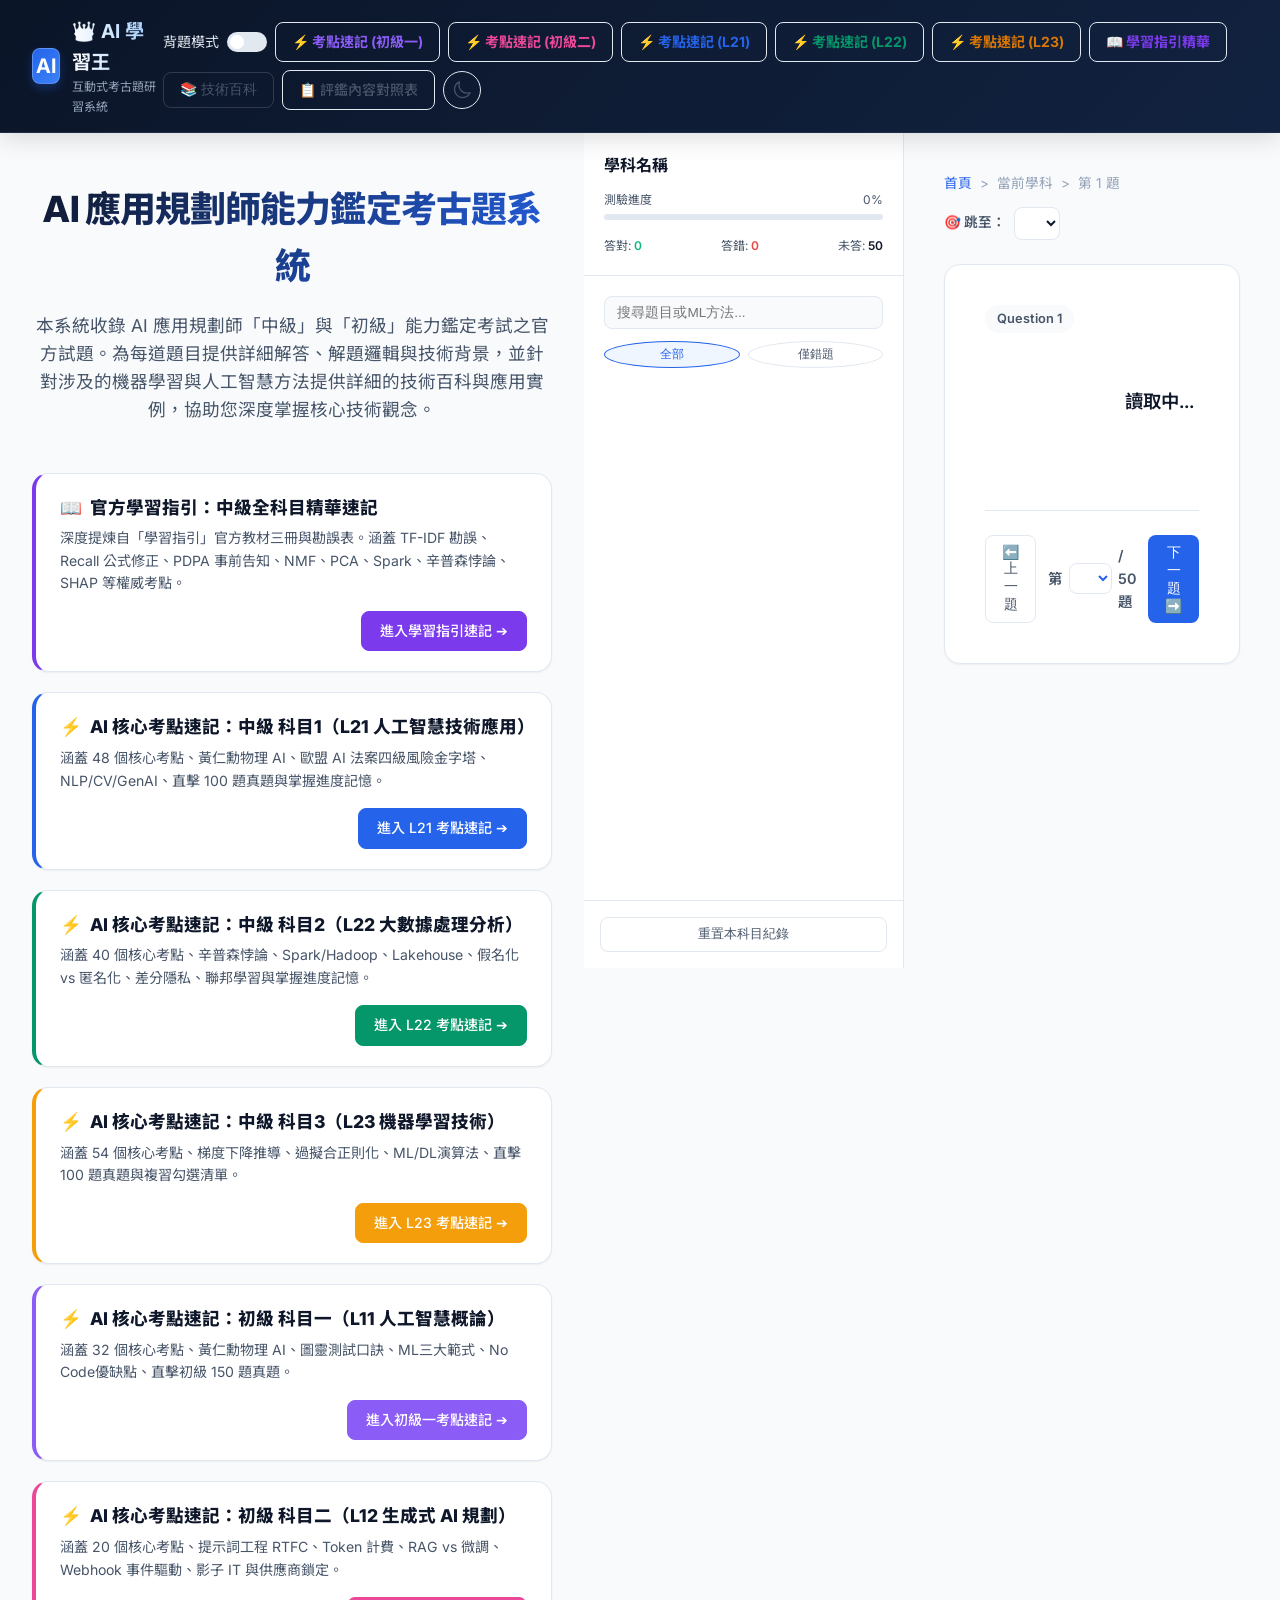
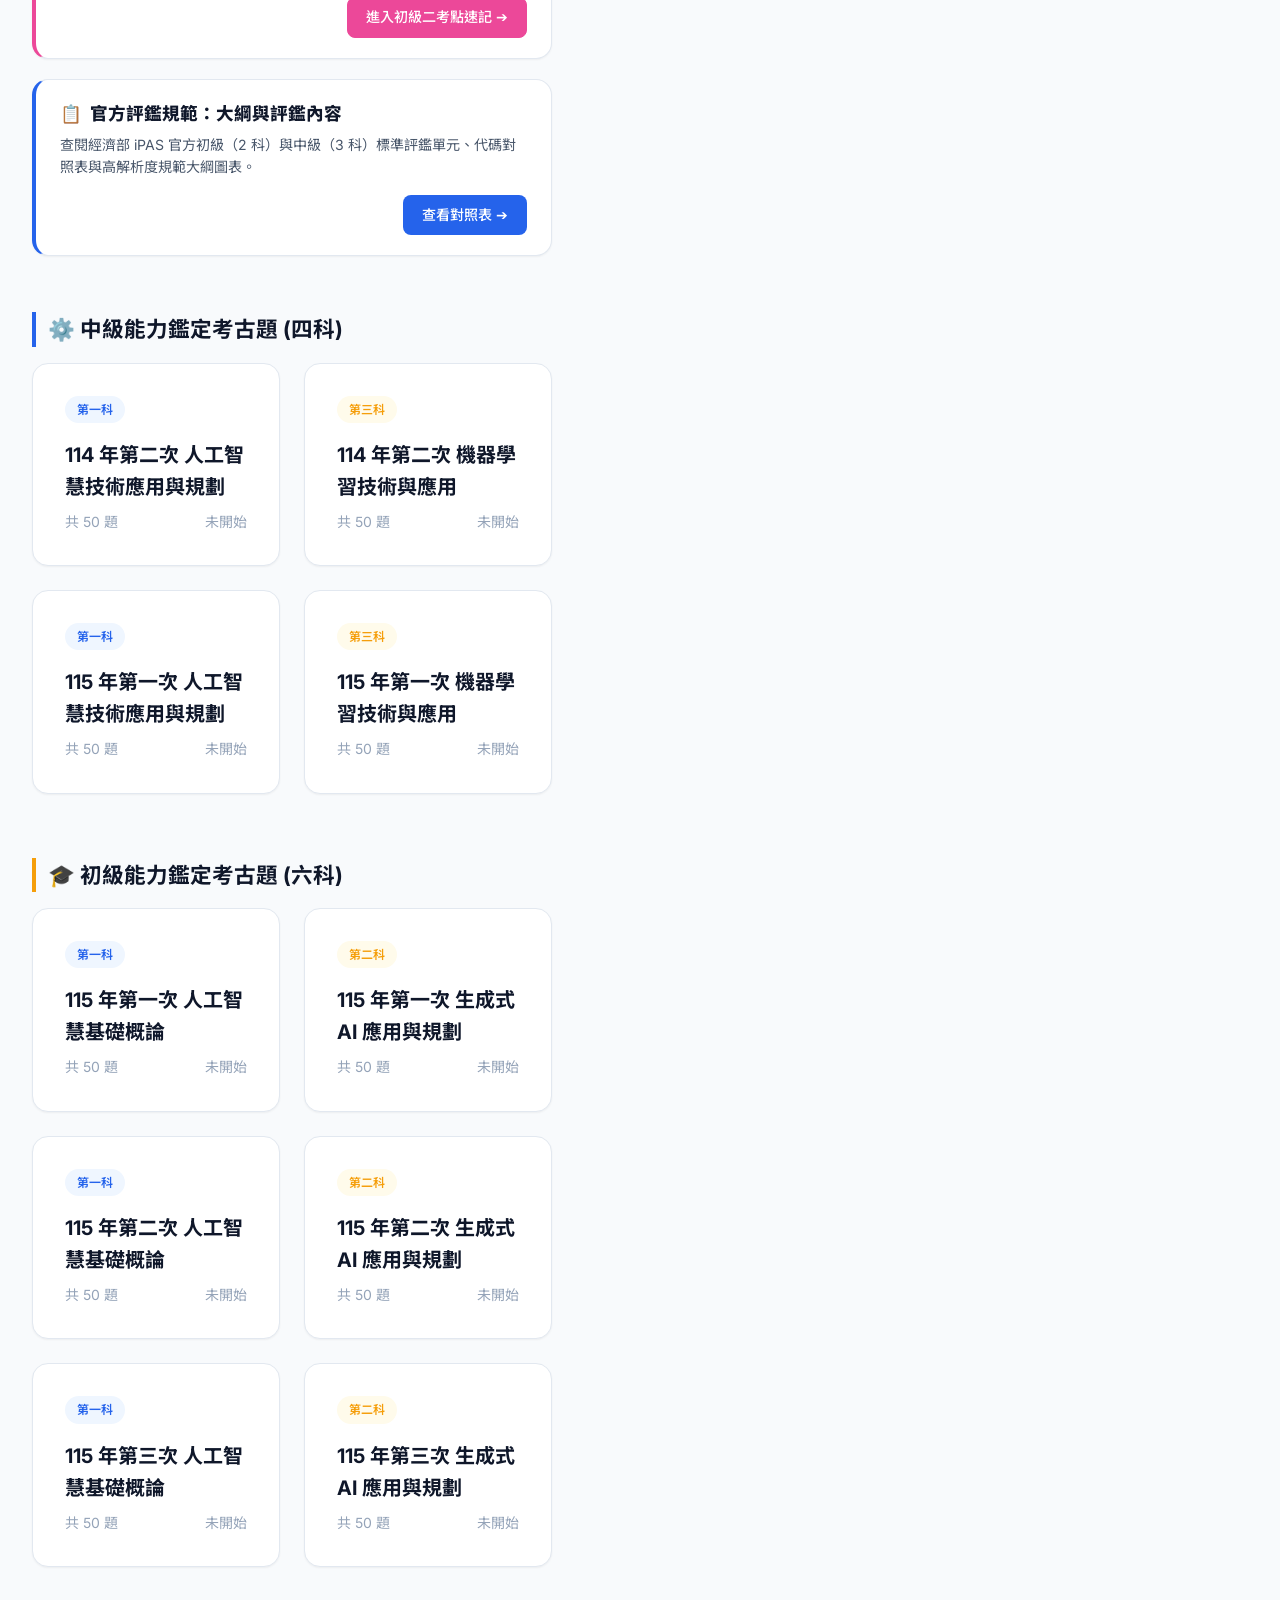
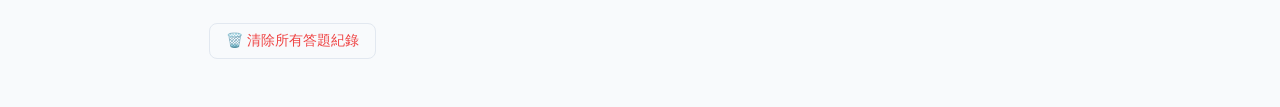
==== commit 6cca9d48: "Fix: Remove trailing syntax artifact causing footer distortion and enhance navbar contrast for dark " ====
--- a/index.html
+++ b/index.html
@@ -5,11 +5,30 @@
     <meta name="viewport" content="width=device-width, initial-scale=1.0">
     <title>AI 應用規劃師(中級) 考古題學習系統</title>
     <link rel="stylesheet" href="styles.css">
-    <!-- MathJax 3 Configuration for $...$, \(...\), and $...$ -->
     <script>
         window.MathJax = {
             tex: {
-                inlineMath: [['
+                inlineMath: [['$', '$'], ['\\(', '\\)']],
+                displayMath: [['$$', '$$'], ['\\[', '\\]']],
+                processEscapes: true,
+                processEnvironments: true
+            },
+            options: {
+                skipHtmlTags: ['script', 'noscript', 'style', 'textarea', 'pre', 'code']
+            },
+            startup: {
+                ready: () => {
+                    MathJax.startup.defaultReady();
+                    MathJax.startup.promise.then(() => {
+                        if (window.typesetMath) {
+                            window.typesetMath();
+                        }
+                    });
+                }
+            }
+        };
+    </script>
+    <script id="MathJax-script" async src="https://cdn.jsdelivr.net/npm/mathjax@3/es5/tex-mml-chtml.js"></script>
 </head>
 <body>
     <div class="app-container">
@@ -519,31 +538,6 @@
     <script>
         // Web Application Application Logic
         document.addEventListener("DOMContentLoaded", () => {
-            // Robust MathJax Typeset Helper
-            let mathJaxRunning = false;
-            let mathJaxPending = false;
-            window.typesetMath = (elements) => {
-                if (!window.MathJax || !window.MathJax.typesetPromise) return;
-                if (mathJaxRunning) {
-                    mathJaxPending = true;
-                    return;
-                }
-                mathJaxRunning = true;
-                const targets = elements || [document.body];
-                if (window.MathJax.typesetClear) {
-                    try { window.MathJax.typesetClear(targets); } catch (e) {}
-                }
-                window.MathJax.typesetPromise(targets)
-                    .catch((err) => console.warn("MathJax error:", err))
-                    .finally(() => {
-                        mathJaxRunning = false;
-                        if (mathJaxPending) {
-                            mathJaxPending = false;
-                            window.typesetMath(elements);
-                        }
-                    });
-            };
-
             // State
             let currentView = "landing"; // 'landing', 'practice', 'wiki'
             let currentSubject = null;
@@ -1151,8 +1145,6 @@
 
                 // Sync Jump Dropdowns
                 updateJumpSelects();
-                // Typeset question and options math
-                window.typesetMath([document.getElementById("practice-container") || document.body]);
             };
 
             const handleSelectOption = (letter) => {
@@ -1456,7 +1448,9 @@
                 
                 wikiBreadcrumbAlgo.textContent = algo.title.split(" (")[0];
                 
-                window.typesetMath([document.getElementById("wiki-article-body") || wikiContent]);
+                if (typeof MathJax !== 'undefined' && MathJax.typeset) {
+                    MathJax.typeset();
+                }
                 
                 renderRelatedQuestions(wikiKey);
             };
@@ -1605,3161 +1599,3 @@
     </div>
 </body>
 </html>
-, '
-</head>
-<body>
-    <div class="app-container">
-        <!-- Header -->
-        <header>
-            <div class="logo-section" id="btn-home">
-                <div class="logo-icon">AI</div>
-                <div class="logo-text">
-                    <h1>👑 AI 學習王</h1>
-                    <p>互動式考古題研習系統</p>
-                </div>
-            </div>
-            
-            <div class="header-actions">
-                <label class="switch-container" id="mode-toggle-wrapper">
-                    <span>背題模式</span>
-                    <div class="switch">
-                        <input type="checkbox" id="mode-toggle">
-                        <span class="slider"></span>
-                    </div>
-                </label>
-                
-                <a href="quick_notes_l11.html" class="btn btn-secondary" style="text-decoration: none; display: inline-flex; align-items: center; gap: 0.35rem; color: #8b5cf6; font-weight: 700;">⚡ 考點速記 (初級一)</a>
-                <a href="quick_notes_l12.html" class="btn btn-secondary" style="text-decoration: none; display: inline-flex; align-items: center; gap: 0.35rem; color: #ec4899; font-weight: 700;">⚡ 考點速記 (初級二)</a>
-                <a href="quick_notes_l21.html" class="btn btn-secondary" style="text-decoration: none; display: inline-flex; align-items: center; gap: 0.35rem; color: #2563eb; font-weight: 700;">⚡ 考點速記 (L21)</a>
-                <a href="quick_notes_l22.html" class="btn btn-secondary" style="text-decoration: none; display: inline-flex; align-items: center; gap: 0.35rem; color: #059669; font-weight: 700;">⚡ 考點速記 (L22)</a>
-                <a href="quick_notes_l23.html" class="btn btn-secondary" style="text-decoration: none; display: inline-flex; align-items: center; gap: 0.35rem; color: #d97706; font-weight: 700;">⚡ 考點速記 (L23)</a>
-                <a href="study_guide_notes.html" class="btn btn-secondary" style="text-decoration: none; display: inline-flex; align-items: center; gap: 0.35rem; color: #7c3aed; font-weight: 700;">📖 學習指引精華</a>
-                <button class="btn btn-secondary" id="btn-toggle-view">📚 技術百科</button>
-                <a href="syllabus.html" class="btn btn-secondary" style="text-decoration: none; display: inline-flex; align-items: center; gap: 0.35rem;">📋 評鑑內容對照表</a>
-                
-                <button class="btn btn-icon theme-toggle" id="theme-toggle" title="切換主題">
-                    <!-- Sun Icon (Light) -->
-                    <svg id="sun-icon" xmlns="http://www.w3.org/2000/svg" fill="none" viewBox="0 0 24 24" stroke-width="1.5" stroke="currentColor" class="hidden">
-                        <path stroke-linecap="round" stroke-linejoin="round" d="M12 3v2.25m0 13.5V21M9.75 12h4.5M9.75 3.75h4.5m-4.5 16.5h4.5M2.25 12h19.5M3.75 9.75v4.5m16.5-4.5v4.5m-15-7.5l1.06-1.06m13.78 13.78l-1.06 1.06m-13.78 0l1.06 1.06m13.78-13.78l-1.06-1.06M12 7.5a4.5 4.5 0 100 9 4.5 4.5 0 000-9z" />
-                    </svg>
-                    <!-- Moon Icon (Dark) -->
-                    <svg id="moon-icon" xmlns="http://www.w3.org/2000/svg" fill="none" viewBox="0 0 24 24" stroke-width="1.5" stroke="currentColor">
-                        <path stroke-linecap="round" stroke-linejoin="round" d="M21.752 15.002A9.718 9.718 0 0118 15.75c-5.385 0-9.75-4.365-9.75-9.75 0-1.33.266-2.597.748-3.752A9.753 9.753 0 003 11.25C3 16.635 7.365 21 12.75 21a9.753 9.753 0 009.002-5.998z" />
-                    </svg>
-                </button>
-                
-                <button class="btn btn-secondary hidden" id="btn-back-landing">返回大綱</button>
-            </div>
-        </header>
-
-        <!-- Main Wrapper -->
-        <main class="main-wrapper">
-            <!-- SUBJECT SELECTOR (LANDING PAGE) -->
-            <section class="landing-panel" id="landing-panel">
-                <h2 class="landing-title">AI 應用規劃師能力鑑定考古題系統</h2>
-                <p class="landing-desc">本系統收錄 AI 應用規劃師「中級」與「初級」能力鑑定考試之官方試題。為每道題目提供詳細解答、解題邏輯與技術背景，並針對涉及的機器學習與人工智慧方法提供詳細的技術百科與應用實例，協助您深度掌握核心技術觀念。</p>
-                
-                <!-- Quick Tools Feature Cards -->
-                <div style="display: grid; grid-template-columns: repeat(auto-fit, minmax(320px, 1fr)); gap: 1.25rem; width: 100%; margin-bottom: 2rem;">
-                    
-                    <!-- Official Study Guide Cheat Sheet Card -->
-                    <div style="background: var(--bg-card); border: 1px solid var(--border-color); border-radius: var(--radius-lg); padding: 1.25rem 1.5rem; display: flex; flex-direction: column; justify-content: space-between; gap: 0.75rem; box-shadow: var(--shadow-sm); border-left: 4px solid #7c3aed; text-align: left;">
-                        <div>
-                            <div style="font-weight: 800; font-size: 1.1rem; color: var(--text-primary); display: flex; align-items: center; gap: 0.5rem; margin-bottom: 0.35rem;">
-                                <span>📖</span> 官方學習指引：中級全科目精華速記
-                            </div>
-                            <div style="font-size: 0.88rem; color: var(--text-secondary); line-height: 1.6;">
-                                深度提煉自「學習指引」官方教材三冊與勘誤表。涵蓋 TF-IDF 勘誤、Recall 公式修正、PDPA 事前告知、NMF、PCA、Spark、辛普森悖論、SHAP 等權威考點。
-                            </div>
-                        </div>
-                        <div style="text-align: right; margin-top: 0.25rem;">
-                            <a href="study_guide_notes.html" class="btn btn-primary" style="text-decoration: none; font-size: 0.88rem; padding: 0.5rem 1.15rem; background: #7c3aed; border-color: #7c3aed; display: inline-flex; align-items: center; gap: 0.35rem;">
-                                進入學習指引速記 ➔
-                            </a>
-                        </div>
-                    </div>
-                    
-                    <!-- L21 Quick Notes Card -->
-                    <div style="background: var(--bg-card); border: 1px solid var(--border-color); border-radius: var(--radius-lg); padding: 1.25rem 1.5rem; display: flex; flex-direction: column; justify-content: space-between; gap: 0.75rem; box-shadow: var(--shadow-sm); border-left: 4px solid #2563eb; text-align: left;">
-                        <div>
-                            <div style="font-weight: 800; font-size: 1.1rem; color: var(--text-primary); display: flex; align-items: center; gap: 0.5rem; margin-bottom: 0.35rem;">
-                                <span>⚡</span> AI 核心考點速記：中級 科目1（L21 人工智慧技術應用）
-                            </div>
-                            <div style="font-size: 0.88rem; color: var(--text-secondary); line-height: 1.6;">
-                                涵蓋 48 個核心考點、黃仁勳物理 AI、歐盟 AI 法案四級風險金字塔、NLP/CV/GenAI、直擊 100 題真題與掌握進度記憶。
-                            </div>
-                        </div>
-                        <div style="text-align: right; margin-top: 0.25rem;">
-                            <a href="quick_notes_l21.html" class="btn btn-primary" style="text-decoration: none; font-size: 0.88rem; padding: 0.5rem 1.15rem; background: #2563eb; border-color: #2563eb; display: inline-flex; align-items: center; gap: 0.35rem;">
-                                進入 L21 考點速記 ➔
-                            </a>
-                        </div>
-                    </div>
-
-                    <!-- L22 Quick Notes Card (重點加強) -->
-                    <div style="background: var(--bg-card); border: 1px solid var(--border-color); border-radius: var(--radius-lg); padding: 1.25rem 1.5rem; display: flex; flex-direction: column; justify-content: space-between; gap: 0.75rem; box-shadow: var(--shadow-sm); border-left: 4px solid #059669; text-align: left;">
-                        <div>
-                            <div style="font-weight: 800; font-size: 1.1rem; color: var(--text-primary); display: flex; align-items: center; gap: 0.5rem; margin-bottom: 0.35rem;">
-                                <span>⚡</span> AI 核心考點速記：中級 科目2（L22 大數據處理分析）
-                            </div>
-                            <div style="font-size: 0.88rem; color: var(--text-secondary); line-height: 1.6;">
-                                涵蓋 40 個核心考點、辛普森悖論、Spark/Hadoop、Lakehouse、假名化 vs 匿名化、差分隱私、聯邦學習與掌握進度記憶。
-                            </div>
-                        </div>
-                        <div style="text-align: right; margin-top: 0.25rem;">
-                            <a href="quick_notes_l22.html" class="btn btn-primary" style="text-decoration: none; font-size: 0.88rem; padding: 0.5rem 1.15rem; background: #059669; border-color: #059669; display: inline-flex; align-items: center; gap: 0.35rem;">
-                                進入 L22 考點速記 ➔
-                            </a>
-                        </div>
-                    </div>
-
-                    <!-- L23 Quick Notes Card -->
-                    <div style="background: var(--bg-card); border: 1px solid var(--border-color); border-radius: var(--radius-lg); padding: 1.25rem 1.5rem; display: flex; flex-direction: column; justify-content: space-between; gap: 0.75rem; box-shadow: var(--shadow-sm); border-left: 4px solid var(--accent); text-align: left;">
-                        <div>
-                            <div style="font-weight: 800; font-size: 1.1rem; color: var(--text-primary); display: flex; align-items: center; gap: 0.5rem; margin-bottom: 0.35rem;">
-                                <span>⚡</span> AI 核心考點速記：中級 科目3（L23 機器學習技術）
-                            </div>
-                            <div style="font-size: 0.88rem; color: var(--text-secondary); line-height: 1.6;">
-                                涵蓋 54 個核心考點、梯度下降推導、過擬合正則化、ML/DL演算法、直擊 100 題真題與複習勾選清單。
-                            </div>
-                        </div>
-                        <div style="text-align: right; margin-top: 0.25rem;">
-                            <a href="quick_notes_l23.html" class="btn btn-primary" style="text-decoration: none; font-size: 0.88rem; padding: 0.5rem 1.15rem; background: var(--accent); border-color: var(--accent); display: inline-flex; align-items: center; gap: 0.35rem;">
-                                進入 L23 考點速記 ➔
-                            </a>
-                        </div>
-                    </div>
-
-                    <!-- L11 Quick Notes Card -->
-                    <div style="background: var(--bg-card); border: 1px solid var(--border-color); border-radius: var(--radius-lg); padding: 1.25rem 1.5rem; display: flex; flex-direction: column; justify-content: space-between; gap: 0.75rem; box-shadow: var(--shadow-sm); border-left: 4px solid #8b5cf6; text-align: left;">
-                        <div>
-                            <div style="font-weight: 800; font-size: 1.1rem; color: var(--text-primary); display: flex; align-items: center; gap: 0.5rem; margin-bottom: 0.35rem;">
-                                <span>⚡</span> AI 核心考點速記：初級 科目一（L11 人工智慧概論）
-                            </div>
-                            <div style="font-size: 0.88rem; color: var(--text-secondary); line-height: 1.6;">
-                                涵蓋 32 個核心考點、黃仁勳物理 AI、圖靈測試口訣、ML三大範式、No Code優缺點、直擊初級 150 題真題。
-                            </div>
-                        </div>
-                        <div style="text-align: right; margin-top: 0.25rem;">
-                            <a href="quick_notes_l11.html" class="btn btn-primary" style="text-decoration: none; font-size: 0.88rem; padding: 0.5rem 1.15rem; background: #8b5cf6; border-color: #8b5cf6; display: inline-flex; align-items: center; gap: 0.35rem;">
-                                進入初級一考點速記 ➔
-                            </a>
-                        </div>
-                    </div>
-
-                    <!-- L12 Quick Notes Card -->
-                    <div style="background: var(--bg-card); border: 1px solid var(--border-color); border-radius: var(--radius-lg); padding: 1.25rem 1.5rem; display: flex; flex-direction: column; justify-content: space-between; gap: 0.75rem; box-shadow: var(--shadow-sm); border-left: 4px solid #ec4899; text-align: left;">
-                        <div>
-                            <div style="font-weight: 800; font-size: 1.1rem; color: var(--text-primary); display: flex; align-items: center; gap: 0.5rem; margin-bottom: 0.35rem;">
-                                <span>⚡</span> AI 核心考點速記：初級 科目二（L12 生成式 AI 規劃）
-                            </div>
-                            <div style="font-size: 0.88rem; color: var(--text-secondary); line-height: 1.6;">
-                                涵蓋 20 個核心考點、提示詞工程 RTFC、Token 計費、RAG vs 微調、Webhook 事件驅動、影子 IT 與供應商鎖定。
-                            </div>
-                        </div>
-                        <div style="text-align: right; margin-top: 0.25rem;">
-                            <a href="quick_notes_l12.html" class="btn btn-primary" style="text-decoration: none; font-size: 0.88rem; padding: 0.5rem 1.15rem; background: #ec4899; border-color: #ec4899; display: inline-flex; align-items: center; gap: 0.35rem;">
-                                進入初級二考點速記 ➔
-                            </a>
-                        </div>
-                    </div>
-
-                    <!-- Syllabus Table Card -->
-                    <div style="background: var(--bg-card); border: 1px solid var(--border-color); border-radius: var(--radius-lg); padding: 1.25rem 1.5rem; display: flex; flex-direction: column; justify-content: space-between; gap: 0.75rem; box-shadow: var(--shadow-sm); border-left: 4px solid var(--primary); text-align: left;">
-                        <div>
-                            <div style="font-weight: 800; font-size: 1.1rem; color: var(--text-primary); display: flex; align-items: center; gap: 0.5rem; margin-bottom: 0.35rem;">
-                                <span>📋</span> 官方評鑑規範：大綱與評鑑內容
-                            </div>
-                            <div style="font-size: 0.88rem; color: var(--text-secondary); line-height: 1.6;">
-                                查閱經濟部 iPAS 官方初級（2 科）與中級（3 科）標準評鑑單元、代碼對照表與高解析度規範大綱圖表。
-                            </div>
-                        </div>
-                        <div style="text-align: right; margin-top: 0.25rem;">
-                            <a href="syllabus.html" class="btn btn-primary" style="text-decoration: none; font-size: 0.88rem; padding: 0.5rem 1.15rem; display: inline-flex; align-items: center; gap: 0.35rem;">
-                                查看對照表 ➔
-                            </a>
-                        </div>
-                    </div>
-                </div>
-                
-                <h3 style="font-size: 1.35rem; font-weight: 700; text-align: left; width: 100%; margin: 1.5rem 0 1rem 0; border-left: 4px solid var(--primary); padding-left: 0.75rem; color: var(--text-primary);">
-                    ⚙️ 中級能力鑑定考古題 (四科)
-                </h3>
-                <div class="subjects-grid">
-                    <div class="subject-card" data-subject="114_2_1">
-                        <span class="subject-tag">第一科</span>
-                        <h3 class="subject-name">114 年第二次 人工智慧技術應用與規劃</h3>
-                        <div class="subject-info">
-                            <span>共 50 題</span>
-                            <span class="subj-progress-status" data-subj="114_2_1">未開始</span>
-                        </div>
-                    </div>
-                    <div class="subject-card" data-subject="114_2_3">
-                        <span class="subject-tag ml-tag">第三科</span>
-                        <h3 class="subject-name">114 年第二次 機器學習技術與應用</h3>
-                        <div class="subject-info">
-                            <span>共 50 題</span>
-                            <span class="subj-progress-status" data-subj="114_2_3">未開始</span>
-                        </div>
-                    </div>
-                    <div class="subject-card" data-subject="115_1_1">
-                        <span class="subject-tag">第一科</span>
-                        <h3 class="subject-name">115 年第一次 人工智慧技術應用與規劃</h3>
-                        <div class="subject-info">
-                            <span>共 50 題</span>
-                            <span class="subj-progress-status" data-subj="115_1_1">未開始</span>
-                        </div>
-                    </div>
-                    <div class="subject-card" data-subject="115_1_3">
-                        <span class="subject-tag ml-tag">第三科</span>
-                        <h3 class="subject-name">115 年第一次 機器學習技術與應用</h3>
-                        <div class="subject-info">
-                            <span>共 50 題</span>
-                            <span class="subj-progress-status" data-subj="115_1_3">未開始</span>
-                        </div>
-                    </div>
-                </div>
-
-                <h3 style="font-size: 1.35rem; font-weight: 700; text-align: left; width: 100%; margin: 2rem 0 1rem 0; border-left: 4px solid var(--accent); padding-left: 0.75rem; color: var(--text-primary);">
-                    🎓 初級能力鑑定考古題 (六科)
-                </h3>
-                <div class="subjects-grid">
-                    <div class="subject-card" data-subject="primary_115_1_1">
-                        <span class="subject-tag">第一科</span>
-                        <h3 class="subject-name">115 年第一次 人工智慧基礎概論</h3>
-                        <div class="subject-info">
-                            <span>共 50 題</span>
-                            <span class="subj-progress-status" data-subj="primary_115_1_1">未開始</span>
-                        </div>
-                    </div>
-                    <div class="subject-card" data-subject="primary_115_1_2">
-                        <span class="subject-tag ml-tag">第二科</span>
-                        <h3 class="subject-name">115 年第一次 生成式 AI 應用與規劃</h3>
-                        <div class="subject-info">
-                            <span>共 50 題</span>
-                            <span class="subj-progress-status" data-subj="primary_115_1_2">未開始</span>
-                        </div>
-                    </div>
-                    <div class="subject-card" data-subject="primary_115_2_1">
-                        <span class="subject-tag">第一科</span>
-                        <h3 class="subject-name">115 年第二次 人工智慧基礎概論</h3>
-                        <div class="subject-info">
-                            <span>共 50 題</span>
-                            <span class="subj-progress-status" data-subj="primary_115_2_1">未開始</span>
-                        </div>
-                    </div>
-                    <div class="subject-card" data-subject="primary_115_2_2">
-                        <span class="subject-tag ml-tag">第二科</span>
-                        <h3 class="subject-name">115 年第二次 生成式 AI 應用與規劃</h3>
-                        <div class="subject-info">
-                            <span>共 50 題</span>
-                            <span class="subj-progress-status" data-subj="primary_115_2_2">未開始</span>
-                        </div>
-                    </div>
-                    <div class="subject-card" data-subject="primary_115_3_1">
-                        <span class="subject-tag">第一科</span>
-                        <h3 class="subject-name">115 年第三次 人工智慧基礎概論</h3>
-                        <div class="subject-info">
-                            <span>共 50 題</span>
-                            <span class="subj-progress-status" data-subj="primary_115_3_1">未開始</span>
-                        </div>
-                    </div>
-                    <div class="subject-card" data-subject="primary_115_3_2">
-                        <span class="subject-tag ml-tag">第二科</span>
-                        <h3 class="subject-name">115 年第三次 生成式 AI 應用與規劃</h3>
-                        <div class="subject-info">
-                            <span>共 50 題</span>
-                            <span class="subj-progress-status" data-subj="primary_115_3_2">未開始</span>
-                        </div>
-                    </div>
-                </div>
-                
-                <button class="btn btn-secondary" id="btn-clear-all" style="margin-top: 1.5rem; color: var(--error)">
-                    🗑️ 清除所有答題紀錄
-                </button>
-            </section>
-
-            <!-- PRACTICE CONTAINER -->
-            <section class="practice-container" id="practice-container">
-                <!-- Question Sidebar -->
-                <aside class="question-sidebar">
-                    <div class="sidebar-header">
-                        <h3 class="sidebar-title" id="sidebar-subject-title">學科名稱</h3>
-                        <div class="progress-container">
-                            <div class="stats-row" style="margin-bottom: 0.25rem;">
-                                <span>測驗進度</span>
-                                <span id="progress-percent">0%</span>
-                            </div>
-                            <div class="progress-bar-bg">
-                                <div class="progress-bar-fill" id="progress-bar"></div>
-                            </div>
-                        </div>
-                        <div class="stats-row">
-                            <div class="stats-item">答對: <span id="stat-correct" style="color: var(--success)">0</span></div>
-                            <div class="stats-item">答錯: <span id="stat-incorrect" style="color: var(--error)">0</span></div>
-                            <div class="stats-item">未答: <span id="stat-unanswered">50</span></div>
-                        </div>
-                    </div>
-                    
-                    <div class="sidebar-header" style="padding-bottom: 0.5rem; border-bottom: none;">
-                        <input type="text" class="search-input" id="search-input" placeholder="搜尋題目或ML方法...">
-                        <div class="filter-row">
-                            <button class="btn btn-secondary btn-icon" id="btn-filter-all" title="顯示所有題目" style="flex: 1; padding: 0.25rem 0.5rem; font-size: 0.75rem; background-color: var(--primary-light); color: var(--primary); border-color: var(--primary);">全部</button>
-                            <button class="btn btn-secondary btn-icon" id="btn-filter-wrong" title="僅顯示答錯題目" style="flex: 1; padding: 0.25rem 0.5rem; font-size: 0.75rem;">僅錯題</button>
-                        </div>
-                    </div>
-                    
-                    <div class="questions-grid-wrapper">
-                        <div class="questions-grid" id="questions-grid">
-                            <!-- Dynamically populated numbers 1-50 -->
-                        </div>
-                    </div>
-                    
-                    <div class="sidebar-footer">
-                        <button class="btn btn-secondary" id="btn-reset-current" style="width: 100%; font-size: 0.8rem;">重置本科目紀錄</button>
-                    </div>
-                </aside>
-
-                <!-- Workspace content -->
-                <div class="workspace-area">
-                    <div class="nav-breadcrumb-wrapper">
-                        <div class="nav-breadcrumb">
-                            <a id="breadcrumb-home">首頁</a> &gt; <span id="breadcrumb-subject">當前學科</span> &gt; <span>第 <span id="current-q-index">1</span> 題</span>
-                        </div>
-                        <div class="quick-jump-container">
-                            <label for="jump-question-select" class="quick-jump-label">🎯 跳至：</label>
-                            <select id="jump-question-select" class="jump-select" aria-label="選擇題目跳轉"></select>
-                            <button class="btn btn-secondary btn-mobile-sheet" id="btn-mobile-sheet-toggle" title="開啟題號清單">📋 題號清單</button>
-                        </div>
-                    </div>
-                    
-                    <!-- Question Card -->
-                    <div class="card">
-                        <div class="question-header">
-                            <span class="q-badge" id="question-number-badge">Question 1</span>
-                            <span class="q-badge" id="question-ml-method-badge" style="background-color: var(--primary-light); color: var(--primary); display: none;">TF-IDF</span>
-                        </div>
-                        <div class="question-text" id="question-text">
-                            讀取中...
-                        </div>
-                        
-                        <!-- Question Attached Image / Diagram -->
-                        <div class="question-image-wrapper" id="question-image-wrapper" style="display: none;">
-                            <img id="question-img-element" class="question-img" src="" alt="題目附圖">
-                            <div class="question-img-hint">🔍 點擊圖片可放大查看</div>
-                        </div>
-                        
-                        <div class="options-list" id="options-list">
-                            <!-- Options (A) (B) (C) (D) -->
-                        </div>
-
-                        <!-- Link to Wiki Algorithm page -->
-                        <div id="algo-wiki-link-container" style="margin-top: 1.75rem; padding-top: 1.25rem; border-top: 1px dashed var(--border-color); display: none;">
-                            <a id="algo-wiki-link" style="color: var(--primary); font-weight: 600; font-size: 0.9rem; text-decoration: none; cursor: pointer; display: inline-flex; align-items: center; gap: 0.35rem;">
-                                📖 補充網頁：深入了解 <span id="algo-wiki-name">PCA</span> 演算法詳細原理 &gt;
-                            </a>
-                        </div>
-                        
-                        <!-- Nav buttons below options (before answer show) -->
-                        <div class="nav-actions">
-                            <button class="btn btn-secondary" id="btn-prev-q">⬅️ 上一題</button>
-                            <div class="nav-jump-center">
-                                <span>第</span>
-                                <select id="nav-jump-select" class="nav-jump-select" aria-label="切換題號"></select>
-                                <span>/ <span id="nav-total-q">50</span> 題</span>
-                            </div>
-                            <button class="btn btn-primary" id="btn-next-q">下一題 ➡️</button>
-                        </div>
-                    </div>
-
-                    <!-- Explanation Panel -->
-                    <div class="explanation-panel" id="explanation-panel">
-                        <div class="result-banner" id="result-banner">
-                            <span id="result-icon">✓</span> <span id="result-text">回答正確！</span>
-                        </div>
-                        
-                        <h3 class="panel-title">💡 答案與解析</h3>
-                        <div class="explanation-text" id="explanation-text">
-                            詳細的解題邏輯與錯誤選項分析...
-                        </div>
-                        
-                        <div class="section-divider"></div>
-                        
-                        <!-- Machine Learning Method Details -->
-                        <div class="method-box">
-                            <div class="method-header">
-                                <span class="method-name" id="method-name">DBSCAN</span>
-                                <span class="q-badge" style="background-color: var(--primary); color: white;">核心 ML 技術</span>
-                            </div>
-                            <div class="method-explanation" id="method-explanation">
-                                DBSCAN 是基於密度的分群方法...
-                            </div>
-                        </div>
-
-                        <!-- Method Comparison Section -->
-                        <div class="method-box" id="comparison-box" style="background-color: var(--accent-light); border-left-color: var(--accent);">
-                            <div class="method-header">
-                                <span class="method-name" style="color: var(--accent);">⚙️ 技術對比與應用領域</span>
-                                <span class="q-badge" style="background-color: var(--accent); color: white;">方法比較</span>
-                            </div>
-                            <div class="method-explanation" id="comparison-explanation" style="white-space: pre-wrap;">
-                                比較正確答案與其他方法的應用差異...
-                            </div>
-                        </div>
-
-                        <!-- Knowledge Card Section -->
-                        <h3 class="panel-title">📚 知識擴充圖卡</h3>
-                        <div class="card" style="padding: 1.75rem; margin-bottom: 2rem;">
-                            <div style="margin-bottom: 1.5rem;">
-                                <h4 style="font-size: 0.9rem; font-weight: 700; margin-bottom: 0.6rem; color: var(--primary); display: flex; align-items: center; gap: 0.25rem;">
-                                    🏷️ 核心關鍵字 (Keywords)
-                                </h4>
-                                <div class="tag-container" id="keywords-tags">
-                                    <!-- Keyword tags -->
-                                </div>
-                            </div>
-                            
-                            <div style="margin-bottom: 1.5rem;">
-                                <h4 style="font-size: 0.9rem; font-weight: 700; margin-bottom: 0.6rem; color: #7c3aed; display: flex; align-items: center; gap: 0.25rem;">
-                                    🧠 延伸應用與技術 (Extended Applications)
-                                </h4>
-                                <div id="extended-tech-list">
-                                    <!-- Extended tech list -->
-                                </div>
-                            </div>
-                            
-                            <div>
-                                <h4 style="font-size: 0.9rem; font-weight: 700; margin-bottom: 0.6rem; color: var(--accent); display: flex; align-items: center; gap: 0.25rem;">
-                                    📖 相關領域術語 (Terminology)
-                                </h4>
-                                <div class="tag-container" id="terminology-tags">
-                                    <!-- Terminology tags -->
-                                </div>
-                            </div>
-                        </div>
-                        
-                        <!-- Examples section -->
-                        <h3 class="panel-title">🚀 生活與業務應用場景實例</h3>
-                        <div class="examples-grid" id="examples-grid">
-                            <div class="example-card">
-                                <h4 class="example-title" id="example1-title">實例一</h4>
-                                <p class="example-content" id="example1-content">實例內容描述...</p>
-                            </div>
-                            <div class="example-card">
-                                <h4 class="example-title" id="example2-title">實例二</h4>
-                                <p class="example-content" id="example2-content">實例內容描述...</p>
-                            </div>
-                        </div>
-                    </div>
-                </div>
-            </section>
-
-            <!-- WIKI CONTAINER (ALGORITHM ENCYCLOPEDIA) -->
-            <section class="practice-container" id="wiki-container" style="display: none;">
-                <!-- Wiki Sidebar -->
-                <aside class="question-sidebar">
-                    <div class="sidebar-header">
-                        <h3 class="sidebar-title">📚 技術百科目錄</h3>
-                        <p style="font-size: 0.75rem; color: var(--text-muted);">收錄本考科涉及的核心人工智慧與機器學習演算法，提供深度原理解析與商業應用說明。</p>
-                    </div>
-                    <div class="questions-grid-wrapper" style="padding-top: 0.5rem;">
-                        <input type="text" id="wiki-search-input" placeholder="🔍 搜尋考綱與項目..." style="width: 100%; padding: 0.6rem 0.8rem; border-radius: var(--radius-sm); border: 1px solid var(--border-color); background-color: var(--bg-main); color: var(--text-primary); font-size: 0.88rem; margin-bottom: 0.6rem; box-sizing: border-box; outline: none; transition: border-color 0.2s;" onfocus="this.style.borderColor='var(--primary)'" onblur="this.style.borderColor='var(--border-color)'">
-                        
-                        <!-- Wiki Category Filter Tabs -->
-                        <div class="wiki-category-tabs" id="wiki-category-tabs">
-                            <button class="wiki-cat-tab active" data-category="all">全部</button>
-                            <button class="wiki-cat-tab" data-category="code">💻 程式相關</button>
-                            <button class="wiki-cat-tab" data-category="theory">📚 理論專題</button>
-                            <button class="wiki-cat-tab" data-category="syllabus">👑 考綱大綱</button>
-                        </div>
-
-                        <div style="display: flex; flex-direction: column; gap: 0.5rem;" id="wiki-menu-list">
-                            <!-- Wiki buttons dynamically loaded -->
-                        </div>
-                    </div>
-                </aside>
-
-                <!-- Wiki workspace content -->
-                <div class="workspace-area">
-                    <div class="nav-breadcrumb">
-                        <a id="wiki-breadcrumb-home">首頁</a> &gt; <span>技術百科</span> &gt; <span id="wiki-breadcrumb-algo" style="color: var(--primary); font-weight: 600;">演算法名稱</span>
-                    </div>
-                    
-                    <div class="card" style="padding: 2.5rem; margin-bottom: 2rem;">
-                        <h2 id="wiki-title" style="font-size: 1.75rem; font-weight: 800; margin-bottom: 0.5rem; color: var(--primary);">演算法名稱</h2>
-                        <p id="wiki-summary" style="font-size: 1rem; color: var(--text-secondary); font-style: italic; margin-bottom: 1.5rem; border-left: 3px solid var(--primary); padding-left: 0.75rem;">演算法摘要...</p>
-                        
-                        <div class="section-divider" style="margin: 1.5rem 0;"></div>
-                        
-                        <!-- Rich HTML body -->
-                        <div id="wiki-content" class="explanation-text" style="font-size: 1rem; color: var(--text-primary); line-height: 1.7;">
-                            讀取中...
-                        </div>
-                        
-                        <div class="section-divider" style="margin: 2rem 0;"></div>
-                        
-                        <!-- Back-links to related questions -->
-                        <h3 class="panel-title" style="color: var(--accent); margin-bottom: 1.25rem;">💡 本考科有使用到此技術的題目</h3>
-                        <div style="display: flex; flex-direction: column; gap: 0.75rem;" id="wiki-related-questions">
-                            <!-- Related questions links dynamically populated -->
-                        </div>
-                    </div>
-                </div>
-            </section>
-        </main>
-    </div>
-
-    <!-- Script imports -->
-    <script src="questions_data.js"></script>
-    <script src="wiki_data.js"></script>
-    <script>
-        // Web Application Application Logic
-        document.addEventListener("DOMContentLoaded", () => {
-            // State
-            let currentView = "landing"; // 'landing', 'practice', 'wiki'
-            let currentSubject = null;
-            let currentQuestionIdx = 0; // 0-based
-            let filterMode = "all"; // 'all' or 'wrong'
-            let searchKeyword = "";
-            let userProgress = {}; // subjectKey -> { questionId -> { userAnswer, isCorrect } }
-            let studyMode = false; // true = 背題模式 (直接看答案)
-            let activeWikiKey = "ExamSyllabus"; // Default active wiki page
-
-            // LocalStorage loading
-            if (localStorage.getItem("ai_exam_user_progress")) {
-                try {
-                    userProgress = JSON.parse(localStorage.getItem("ai_exam_user_progress"));
-                } catch(e) {
-                    userProgress = {};
-                }
-            }
-
-            // Theme Management
-            const getPreferredTheme = () => {
-                return localStorage.getItem("theme") || "light";
-            };
-            
-            const setTheme = (theme) => {
-                document.documentElement.setAttribute("data-theme", theme);
-                localStorage.setItem("theme", theme);
-                if (theme === "dark") {
-                    document.getElementById("sun-icon").classList.remove("hidden");
-                    document.getElementById("moon-icon").classList.add("hidden");
-                } else {
-                    document.getElementById("sun-icon").classList.add("hidden");
-                    document.getElementById("moon-icon").classList.remove("hidden");
-                }
-            };
-
-            setTheme(getPreferredTheme());
-            document.getElementById("theme-toggle").addEventListener("click", () => {
-                const currentTheme = document.documentElement.getAttribute("data-theme");
-                setTheme(currentTheme === "dark" ? "light" : "dark");
-            });
-
-            // UI Elements
-            const landingPanel = document.getElementById("landing-panel");
-            const practiceContainer = document.getElementById("practice-container");
-            const wikiContainer = document.getElementById("wiki-container");
-            const btnBackLanding = document.getElementById("btn-back-landing");
-            const sidebarSubjectTitle = document.getElementById("sidebar-subject-title");
-            const questionsGrid = document.getElementById("questions-grid");
-            const questionNumberBadge = document.getElementById("question-number-badge");
-            const questionMlBadge = document.getElementById("question-ml-method-badge");
-            const questionText = document.getElementById("question-text");
-            const questionImageWrapper = document.getElementById("question-image-wrapper");
-            const questionImgElement = document.getElementById("question-img-element");
-            const optionsList = document.getElementById("options-list");
-            const explanationPanel = document.getElementById("explanation-panel");
-            const explanationText = document.getElementById("explanation-text");
-            const resultBanner = document.getElementById("result-banner");
-            const resultIcon = document.getElementById("result-icon");
-            const resultText = document.getElementById("result-text");
-            const methodName = document.getElementById("method-name");
-            const methodExplanation = document.getElementById("method-explanation");
-            const example1Title = document.getElementById("example1-title");
-            const example1Content = document.getElementById("example1-content");
-            const example2Title = document.getElementById("example2-title");
-            const example2Content = document.getElementById("example2-content");
-            const btnPrevQ = document.getElementById("btn-prev-q");
-            const btnNextQ = document.getElementById("btn-next-q");
-            const breadcrumbSubject = document.getElementById("breadcrumb-subject");
-            const modeToggle = document.getElementById("mode-toggle");
-            const modeToggleWrapper = document.getElementById("mode-toggle-wrapper");
-            const searchInput = document.getElementById("search-input");
-            const btnFilterAll = document.getElementById("btn-filter-all");
-            const btnFilterWrong = document.getElementById("btn-filter-wrong");
-            const btnResetCurrent = document.getElementById("btn-reset-current");
-            const btnClearAll = document.getElementById("btn-clear-all");
-            
-            // View toggle button
-            const btnToggleView = document.getElementById("btn-toggle-view");
-
-            // Quick Jump UI Elements
-            const jumpQuestionSelect = document.getElementById("jump-question-select");
-            const navJumpSelect = document.getElementById("nav-jump-select");
-            const navTotalQ = document.getElementById("nav-total-q");
-            const btnMobileSheetToggle = document.getElementById("btn-mobile-sheet-toggle");
-            const mobileSheetModal = document.getElementById("mobile-sheet-modal");
-            const mobileSheetBackdrop = document.getElementById("mobile-sheet-backdrop");
-            const btnCloseMobileSheet = document.getElementById("btn-close-mobile-sheet");
-            const mobileQuestionsGrid = document.getElementById("mobile-questions-grid");
-
-            // Subject Cards Init progress status on Landing Panel
-            const updateLandingProgress = () => {
-                document.querySelectorAll(".subj-progress-status").forEach(span => {
-                    const key = span.getAttribute("data-subj");
-                    if (userProgress[key]) {
-                        const total = 50;
-                        const answered = Object.keys(userProgress[key]).length;
-                        const correct = Object.values(userProgress[key]).filter(v => v.isCorrect).length;
-                        if (answered === 0) {
-                            span.textContent = "未開始";
-                            span.style.color = "var(--text-muted)";
-                        } else if (answered === total) {
-                            span.textContent = `已完成 (得分率: ${Math.round(correct/total*100)}%)`;
-                            span.style.color = "var(--success)";
-                        } else {
-                            span.textContent = `答題中 (${answered}/${total})`;
-                            span.style.color = "var(--primary)";
-                        }
-                    } else {
-                        span.textContent = "未開始";
-                        span.style.color = "var(--text-muted)";
-                    }
-                });
-            };
-            updateLandingProgress();
-
-            // Mode Toggle
-            modeToggle.addEventListener("change", (e) => {
-                studyMode = e.target.checked;
-                renderQuestion();
-            });
-
-            // View Management Functions
-            const switchToLandingView = () => {
-                currentView = "landing";
-                landingPanel.classList.remove("hidden");
-                practiceContainer.style.display = "none";
-                wikiContainer.style.display = "none";
-                btnBackLanding.classList.add("hidden");
-                modeToggleWrapper.classList.remove("hidden");
-                btnToggleView.textContent = "📚 技術百科";
-                btnToggleView.className = "btn btn-secondary";
-                currentSubject = null;
-                updateLandingProgress();
-            };
-
-            const switchToPracticeView = () => {
-                currentView = "practice";
-                landingPanel.classList.add("hidden");
-                practiceContainer.style.display = "flex";
-                wikiContainer.style.display = "none";
-                btnBackLanding.classList.remove("hidden");
-                modeToggleWrapper.classList.remove("hidden");
-                btnToggleView.textContent = "📚 技術百科";
-                btnToggleView.className = "btn btn-secondary";
-            };
-
-            const switchToWikiView = (wikiKey = "ExamSyllabus") => {
-                currentView = "wiki";
-                activeWikiKey = wikiKey;
-                
-                landingPanel.classList.add("hidden");
-                practiceContainer.style.display = "none";
-                wikiContainer.style.display = "flex";
-                btnBackLanding.classList.remove("hidden");
-                modeToggleWrapper.classList.add("hidden"); // Hide test mode switch in wiki
-                
-                btnToggleView.textContent = "📝 考古題練習";
-                btnToggleView.className = "btn btn-primary";
-                
-                renderWikiMenu();
-                renderWikiArticle(activeWikiKey);
-            };
-
-            // Global helper to jump to a question from wiki links
-            window.jumpToQuestion = (subjKey, questionId) => {
-                if (typeof EXAM_DATA === 'undefined') return;
-                const subj = EXAM_DATA[subjKey];
-                if (!subj) return;
-                const index = subj.questions.findIndex(q => q.id === questionId);
-                if (index !== -1) {
-                    loadSubject(subjKey);
-                    currentQuestionIdx = index;
-                    renderSidebarGrid();
-                    renderQuestion();
-                    switchToPracticeView();
-                }
-            };
-
-            // Toggle view button event
-            btnToggleView.addEventListener("click", () => {
-                if (currentView === "wiki") {
-                    if (currentSubject) {
-                        switchToPracticeView();
-                    } else {
-                        switchToLandingView();
-                    }
-                } else {
-                    switchToWikiView(activeWikiKey);
-                }
-            });
-
-            document.getElementById("btn-home").addEventListener("click", switchToLandingView);
-            btnBackLanding.addEventListener("click", switchToLandingView);
-            document.getElementById("breadcrumb-home").addEventListener("click", switchToLandingView);
-            document.getElementById("wiki-breadcrumb-home").addEventListener("click", switchToLandingView);
-
-            // Subject Select
-            document.querySelectorAll(".subject-card").forEach(card => {
-                card.addEventListener("click", () => {
-                    const subjKey = card.getAttribute("data-subject");
-                    if (typeof EXAM_DATA !== 'undefined' && EXAM_DATA[subjKey]) {
-                        loadSubject(subjKey);
-                    } else {
-                        alert("尚未加載此考古題資料。");
-                    }
-                });
-            });
-
-            const loadSubject = (subjKey) => {
-                currentSubject = subjKey;
-                currentQuestionIdx = 0;
-                filterMode = "all";
-                searchKeyword = "";
-                searchInput.value = "";
-                
-                // Toggle active button style
-                btnFilterAll.style.backgroundColor = "var(--primary-light)";
-                btnFilterAll.style.color = "var(--primary)";
-                btnFilterAll.style.borderColor = "var(--primary)";
-                btnFilterWrong.style.backgroundColor = "transparent";
-                btnFilterWrong.style.color = "var(--text-secondary)";
-                btnFilterWrong.style.borderColor = "var(--border-color)";
-
-                if (!userProgress[currentSubject]) {
-                    userProgress[currentSubject] = {};
-                }
-
-                sidebarSubjectTitle.textContent = EXAM_DATA[currentSubject].title;
-                breadcrumbSubject.textContent = EXAM_DATA[currentSubject].title.split(" - ")[0];
-                
-                switchToPracticeView();
-                renderSidebarGrid();
-                renderQuestion();
-                updateStats();
-            };
-
-            // Sidebar Filtering
-            btnFilterAll.addEventListener("click", () => {
-                filterMode = "all";
-                btnFilterAll.style.backgroundColor = "var(--primary-light)";
-                btnFilterAll.style.color = "var(--primary)";
-                btnFilterAll.style.borderColor = "var(--primary)";
-                btnFilterWrong.style.backgroundColor = "transparent";
-                btnFilterWrong.style.color = "var(--text-secondary)";
-                btnFilterWrong.style.borderColor = "var(--border-color)";
-                renderSidebarGrid();
-            });
-
-            btnFilterWrong.addEventListener("click", () => {
-                filterMode = "wrong";
-                btnFilterWrong.style.backgroundColor = "var(--error-light)";
-                btnFilterWrong.style.color = "var(--error)";
-                btnFilterWrong.style.borderColor = "var(--error)";
-                btnFilterAll.style.backgroundColor = "transparent";
-                btnFilterAll.style.color = "var(--text-secondary)";
-                btnFilterAll.style.borderColor = "var(--border-color)";
-                renderSidebarGrid();
-            });
-
-            searchInput.addEventListener("input", (e) => {
-                searchKeyword = e.target.value.toLowerCase();
-                renderSidebarGrid();
-            });
-
-            // Dropdown jump selectors update
-            const updateJumpSelects = () => {
-                if (!currentSubject || typeof EXAM_DATA === 'undefined' || !EXAM_DATA[currentSubject]) return;
-                const subject = EXAM_DATA[currentSubject];
-                const questions = subject.questions;
-                if (!questions || questions.length === 0) return;
-
-                if (navTotalQ) {
-                    navTotalQ.textContent = questions.length;
-                }
-
-                // Populate Top Jump Select
-                if (jumpQuestionSelect) {
-                    jumpQuestionSelect.innerHTML = "";
-                    questions.forEach((q, idx) => {
-                        const opt = document.createElement("option");
-                        opt.value = idx;
-                        const progress = userProgress[currentSubject] ? userProgress[currentSubject][q.id] : null;
-                        let statusIcon = "⚪";
-                        if (progress) {
-                            statusIcon = progress.isCorrect ? "✅" : "❌";
-                        }
-                        let qSnippet = q.question.replace(/\s+/g, ' ').trim();
-                        if (qSnippet.length > 28) {
-                            qSnippet = qSnippet.substring(0, 28) + "...";
-                        }
-                        const methodTag = q.ml_method ? ` [${q.ml_method}]` : "";
-                        opt.textContent = `${statusIcon} 第 ${q.id} 題：${qSnippet}${methodTag}`;
-                        if (idx === currentQuestionIdx) {
-                            opt.selected = true;
-                        }
-                        jumpQuestionSelect.appendChild(opt);
-                    });
-                    jumpQuestionSelect.value = currentQuestionIdx;
-                }
-
-                // Populate Bottom Nav Jump Select
-                if (navJumpSelect) {
-                    navJumpSelect.innerHTML = "";
-                    questions.forEach((q, idx) => {
-                        const opt = document.createElement("option");
-                        opt.value = idx;
-                        const progress = userProgress[currentSubject] ? userProgress[currentSubject][q.id] : null;
-                        let statusIcon = "⚪";
-                        if (progress) {
-                            statusIcon = progress.isCorrect ? "✅" : "❌";
-                        }
-                        opt.textContent = `${q.id} ${statusIcon}`;
-                        if (idx === currentQuestionIdx) {
-                            opt.selected = true;
-                        }
-                        navJumpSelect.appendChild(opt);
-                    });
-                    navJumpSelect.value = currentQuestionIdx;
-                }
-            };
-
-            // Mobile Question Sheet rendering
-            const renderMobileSheetGrid = () => {
-                if (!mobileQuestionsGrid || !currentSubject || typeof EXAM_DATA === 'undefined' || !EXAM_DATA[currentSubject]) return;
-                mobileQuestionsGrid.innerHTML = "";
-                const subject = EXAM_DATA[currentSubject];
-                
-                subject.questions.forEach((q, index) => {
-                    const qId = q.id;
-                    const progress = userProgress[currentSubject] ? userProgress[currentSubject][qId] : null;
-                    
-                    const qBtn = document.createElement("button");
-                    qBtn.className = "q-btn";
-                    qBtn.textContent = qId;
-                    
-                    if (progress) {
-                        if (progress.isCorrect) {
-                            qBtn.classList.add("correct");
-                        } else {
-                            qBtn.classList.add("incorrect");
-                        }
-                    }
-                    
-                    if (index === currentQuestionIdx) {
-                        qBtn.classList.add("active");
-                    }
-                    
-                    qBtn.addEventListener("click", () => {
-                        currentQuestionIdx = index;
-                        renderSidebarGrid();
-                        renderQuestion();
-                        if (mobileSheetModal) {
-                            mobileSheetModal.classList.add("hidden");
-                        }
-                    });
-                    
-                    mobileQuestionsGrid.appendChild(qBtn);
-                });
-            };
-
-            // Sidebar Grid rendering
-            const renderSidebarGrid = () => {
-                questionsGrid.innerHTML = "";
-                const subject = EXAM_DATA[currentSubject];
-                
-                subject.questions.forEach((q, index) => {
-                    const qId = q.id;
-                    const progress = userProgress[currentSubject][qId];
-                    
-                    // Match Filters
-                    if (filterMode === "wrong") {
-                        if (!progress || progress.isCorrect) return;
-                    }
-                    
-                    if (searchKeyword) {
-                        const questionMatch = q.question.toLowerCase().includes(searchKeyword);
-                        const methodMatch = q.ml_method && q.ml_method.toLowerCase().includes(searchKeyword);
-                        if (!questionMatch && !methodMatch) return;
-                    }
-
-                    const qBtn = document.createElement("button");
-                    qBtn.className = "q-btn";
-                    qBtn.textContent = qId;
-                    
-                    // Style by answer state
-                    if (progress) {
-                        if (progress.isCorrect) {
-                            qBtn.classList.add("correct");
-                        } else {
-                            qBtn.classList.add("incorrect");
-                        }
-                    }
-                    
-                    if (index === currentQuestionIdx) {
-                        qBtn.classList.add("active");
-                    }
-                    
-                    qBtn.addEventListener("click", () => {
-                        currentQuestionIdx = index;
-                        // Update active state in UI
-                        document.querySelectorAll(".q-btn").forEach(b => b.classList.remove("active"));
-                        qBtn.classList.add("active");
-                        renderQuestion();
-                    });
-                    
-                    questionsGrid.appendChild(qBtn);
-                });
-            };
-
-            // Main Area rendering
-            const renderQuestion = () => {
-                const subject = EXAM_DATA[currentSubject];
-                const q = subject.questions[currentQuestionIdx];
-                
-                document.getElementById("current-q-index").textContent = q.id;
-                questionNumberBadge.textContent = `Question ${q.id}`;
-                questionText.textContent = q.question;
-                
-                if (q.ml_method) {
-                    questionMlBadge.textContent = q.ml_method;
-                    questionMlBadge.style.display = "inline-block";
-                } else {
-                    questionMlBadge.style.display = "none";
-                }
-
-                // Render Attached Image if exists
-                if (q.image) {
-                    questionImgElement.src = q.image;
-                    questionImgElement.onclick = () => openImageModal(q.image);
-                    questionImageWrapper.style.display = "flex";
-                } else {
-                    questionImageWrapper.style.display = "none";
-                    questionImgElement.src = "";
-                }
-
-                // Render Options
-                optionsList.innerHTML = "";
-                const userChoice = userProgress[currentSubject][q.id]?.userAnswer;
-                const isAnswered = userChoice !== undefined;
-                
-                Object.keys(q.options).forEach(letter => {
-                    const optionItem = document.createElement("div");
-                    optionItem.className = "option-item";
-                    
-                    const optionLetter = document.createElement("span");
-                    optionLetter.className = "option-letter";
-                    optionLetter.textContent = letter;
-                    
-                    const optionTextSpan = document.createElement("span");
-                    optionTextSpan.className = "option-text";
-                    optionTextSpan.textContent = q.options[letter];
-                    
-                    optionItem.appendChild(optionLetter);
-                    optionItem.appendChild(optionTextSpan);
-                    
-                    // Style options depending on answer states
-                    if (studyMode) {
-                        if (letter === q.answer) {
-                            optionItem.classList.add("correct");
-                        }
-                    } else if (isAnswered) {
-                        if (letter === q.answer) {
-                            optionItem.classList.add("correct");
-                        } else if (letter === userChoice) {
-                            optionItem.classList.add("incorrect");
-                        }
-                    } else {
-                        optionItem.addEventListener("click", () => handleSelectOption(letter));
-                    }
-                    
-                    optionsList.appendChild(optionItem);
-                });
-
-                // Bidirectional Link to Wiki
-                const wikiLinkContainer = document.getElementById("algo-wiki-link-container");
-                const wikiLink = document.getElementById("algo-wiki-link");
-                const wikiName = document.getElementById("algo-wiki-name");
-                
-                let matchedWikiKey = null;
-                if (q.ml_method && typeof WIKI_DATA !== 'undefined') {
-                    const method = q.ml_method.trim();
-                    if (WIKI_DATA[method]) {
-                        matchedWikiKey = method;
-                    } else {
-                        // Fallback substring matching
-                        for (let k in WIKI_DATA) {
-                            if (method.toLowerCase().includes(k.toLowerCase()) || k.toLowerCase().includes(method.toLowerCase())) {
-                                matchedWikiKey = k;
-                                break;
-                            }
-                        }
-                    }
-                }
-                
-                if (matchedWikiKey) {
-                    wikiLinkContainer.style.display = "block";
-                    wikiName.textContent = WIKI_DATA[matchedWikiKey].title.split(" (")[0];
-                    
-                    // Replace to remove previous event listeners
-                    const newWikiLink = wikiLink.cloneNode(true);
-                    wikiLink.parentNode.replaceChild(newWikiLink, wikiLink);
-                    
-                    newWikiLink.addEventListener("click", () => {
-                        switchToWikiView(matchedWikiKey);
-                    });
-                } else {
-                    wikiLinkContainer.style.display = "none";
-                }
-
-                // Render Explanation Panel
-                if (studyMode || isAnswered) {
-                    explanationPanel.style.display = "block";
-                    explanationText.textContent = q.explanation;
-                    
-                    // Show correct/incorrect indicator if answered in test mode
-                    if (isAnswered && !studyMode) {
-                        const isCorrect = userProgress[currentSubject][q.id].isCorrect;
-                        resultBanner.className = isCorrect ? "result-banner correct" : "result-banner incorrect";
-                        resultIcon.textContent = isCorrect ? "✓" : "✗";
-                        resultText.textContent = isCorrect ? "回答正確！" : `回答錯誤！正確答案是 (${q.answer})`;
-                    } else {
-                        resultBanner.className = "result-banner correct";
-                        resultIcon.textContent = "★";
-                        resultText.textContent = `參考答案是 (${q.answer})`;
-                    }
-
-                    // Render ML info
-                    methodName.textContent = q.ml_method || "相關 AI 技術";
-                    methodExplanation.textContent = q.ml_method_explanation || "此題目涉及特定的機器學習架構或評估指標。";
-                    
-                    // Render comparison
-                    const comparisonBox = document.getElementById("comparison-box");
-                    const comparisonExplanation = document.getElementById("comparison-explanation");
-                    if (q.comparison) {
-                        comparisonBox.style.display = "block";
-                        comparisonExplanation.textContent = q.comparison;
-                    } else {
-                        comparisonBox.style.display = "none";
-                    }
-
-                    // Render keywords (Tags)
-                    const keywordsTags = document.getElementById("keywords-tags");
-                    keywordsTags.innerHTML = "";
-                    if (q.keywords && q.keywords.length > 0) {
-                        q.keywords.forEach(kw => {
-                            const tag = document.createElement("span");
-                            tag.className = "keyword-tag";
-                            tag.textContent = kw;
-                            keywordsTags.appendChild(tag);
-                        });
-                    } else {
-                        keywordsTags.innerHTML = "<span style='color: var(--text-muted); font-size: 0.85rem;'>無關鍵字資訊</span>";
-                    }
-
-                    // Render extended tech list
-                    const extTechList = document.getElementById("extended-tech-list");
-                    extTechList.innerHTML = "";
-                    if (q.extended_tech && q.extended_tech.length > 0) {
-                        q.extended_tech.forEach(tech => {
-                            const item = document.createElement("div");
-                            item.className = "extended-tech-item";
-                            
-                            const nameSpan = document.createElement("div");
-                            nameSpan.className = "extended-tech-name";
-                            nameSpan.textContent = tech.name;
-                            
-                            const descSpan = document.createElement("div");
-                            descSpan.className = "extended-tech-desc";
-                            descSpan.textContent = tech.desc;
-                            
-                            item.appendChild(nameSpan);
-                            item.appendChild(descSpan);
-                            extTechList.appendChild(item);
-                        });
-                    } else {
-                        extTechList.innerHTML = "<span style='color: var(--text-muted); font-size: 0.85rem;'>無延伸應用技術</span>";
-                    }
-
-                    // Render terminology (Tags)
-                    const termTags = document.getElementById("terminology-tags");
-                    termTags.innerHTML = "";
-                    if (q.terminology && q.terminology.length > 0) {
-                        q.terminology.forEach(term => {
-                            const tag = document.createElement("span");
-                            tag.className = "term-tag";
-                            tag.textContent = term;
-                            termTags.appendChild(tag);
-                        });
-                    } else {
-                        termTags.innerHTML = "<span style='color: var(--text-muted); font-size: 0.85rem;'>無領域術語資訊</span>";
-                    }
-                    
-                    example1Title.textContent = "應用情境一";
-                    example1Content.textContent = q.examples && q.examples[0] ? q.examples[0] : "生活應用例子一";
-                    example2Title.textContent = "應用情境二";
-                    example2Content.textContent = q.examples && q.examples[1] ? q.examples[1] : "生活應用例子二";
-                } else {
-                    explanationPanel.style.display = "none";
-                }
-
-                // Update prev / next buttons
-                btnPrevQ.disabled = currentQuestionIdx === 0;
-                btnNextQ.disabled = currentQuestionIdx === subject.questions.length - 1;
-
-                // Sync Jump Dropdowns
-                updateJumpSelects();
-            };
-
-            const handleSelectOption = (letter) => {
-                const q = EXAM_DATA[currentSubject].questions[currentQuestionIdx];
-                const isCorrect = letter === q.answer;
-                
-                userProgress[currentSubject][q.id] = {
-                    userAnswer: letter,
-                    isCorrect: isCorrect
-                };
-                
-                // Save to local storage
-                localStorage.setItem("ai_exam_user_progress", JSON.stringify(userProgress));
-                
-                // Re-render
-                renderQuestion();
-                renderSidebarGrid();
-                updateStats();
-            };
-
-            // Stats Update
-            const updateStats = () => {
-                const subject = EXAM_DATA[currentSubject];
-                const total = subject.questions.length;
-                const progressObj = userProgress[currentSubject];
-                
-                const answered = Object.keys(progressObj).length;
-                const correct = Object.values(progressObj).filter(v => v.isCorrect).length;
-                const incorrect = answered - correct;
-                const unanswered = total - answered;
-                
-                const pct = Math.round((answered / total) * 100);
-                
-                document.getElementById("progress-percent").textContent = `${pct}%`;
-                document.getElementById("progress-bar").style.width = `${pct}%`;
-                document.getElementById("stat-correct").textContent = correct;
-                document.getElementById("stat-incorrect").textContent = incorrect;
-                document.getElementById("stat-unanswered").textContent = unanswered;
-            };
-
-            // Previous / Next button controls
-            btnPrevQ.addEventListener("click", () => {
-                if (currentQuestionIdx > 0) {
-                    currentQuestionIdx--;
-                    renderSidebarGrid();
-                    renderQuestion();
-                }
-            });
-
-            btnNextQ.addEventListener("click", () => {
-                const subject = EXAM_DATA[currentSubject];
-                if (currentQuestionIdx < subject.questions.length - 1) {
-                    currentQuestionIdx++;
-                    renderSidebarGrid();
-                    renderQuestion();
-                }
-            });
-
-            // Quick jump dropdown change events
-            if (jumpQuestionSelect) {
-                jumpQuestionSelect.addEventListener("change", (e) => {
-                    const newIdx = parseInt(e.target.value, 10);
-                    if (!isNaN(newIdx)) {
-                        currentQuestionIdx = newIdx;
-                        renderSidebarGrid();
-                        renderQuestion();
-                    }
-                });
-            }
-
-            if (navJumpSelect) {
-                navJumpSelect.addEventListener("change", (e) => {
-                    const newIdx = parseInt(e.target.value, 10);
-                    if (!isNaN(newIdx)) {
-                        currentQuestionIdx = newIdx;
-                        renderSidebarGrid();
-                        renderQuestion();
-                    }
-                });
-            }
-
-            // Mobile Sheet Modal events
-            if (btnMobileSheetToggle) {
-                btnMobileSheetToggle.addEventListener("click", () => {
-                    renderMobileSheetGrid();
-                    if (mobileSheetModal) {
-                        mobileSheetModal.classList.remove("hidden");
-                    }
-                });
-            }
-
-            if (btnCloseMobileSheet) {
-                btnCloseMobileSheet.addEventListener("click", () => {
-                    if (mobileSheetModal) {
-                        mobileSheetModal.classList.add("hidden");
-                    }
-                });
-            }
-
-            if (mobileSheetBackdrop) {
-                mobileSheetBackdrop.addEventListener("click", () => {
-                    if (mobileSheetModal) {
-                        mobileSheetModal.classList.add("hidden");
-                    }
-                });
-            }
-
-            // Reset current subject history
-            btnResetCurrent.addEventListener("click", () => {
-                if (confirm("確定要重置本科目的所有答題紀錄嗎？此動作無法復原。")) {
-                    userProgress[currentSubject] = {};
-                    localStorage.setItem("ai_exam_user_progress", JSON.stringify(userProgress));
-                    loadSubject(currentSubject);
-                }
-            });
-
-            // Clear all database history
-            btnClearAll.addEventListener("click", () => {
-                if (confirm("確定要清除本系統中的所有科目練習紀錄嗎？")) {
-                    userProgress = {};
-                    localStorage.removeItem("ai_exam_user_progress");
-                    updateLandingProgress();
-                    alert("已清除所有練習紀錄。");
-                }
-            });
-
-            // ==========================================
-            // WIKI ENCYCLOPEDIA LOGIC
-            // ==========================================
-            const wikiMenuList = document.getElementById("wiki-menu-list");
-            const wikiTitle = document.getElementById("wiki-title");
-            const wikiSummary = document.getElementById("wiki-summary");
-            const wikiContent = document.getElementById("wiki-content");
-            const wikiBreadcrumbAlgo = document.getElementById("wiki-breadcrumb-algo");
-            const wikiRelatedQuestions = document.getElementById("wiki-related-questions");
-
-            let activeWikiCategory = "all";
-
-            const renderWikiMenu = (filterKeyword = "", category = activeWikiCategory) => {
-                wikiMenuList.innerHTML = "";
-                if (typeof WIKI_DATA === 'undefined') return;
-                
-                const kw = filterKeyword.trim().toLowerCase();
-                
-                Object.keys(WIKI_DATA).forEach(key => {
-                    const algo = WIKI_DATA[key];
-                    const itemCat = algo.category || (key === "ExamSyllabus" ? "syllabus" : "theory");
-                    
-                    // Category filter
-                    if (category !== "all" && itemCat !== category) {
-                        return;
-                    }
-                    
-                    const isSyllabus = key === "ExamSyllabus";
-                    const matches = isSyllabus || 
-                        key.toLowerCase().includes(kw) || 
-                        algo.title.toLowerCase().includes(kw) || 
-                        (algo.summary && algo.summary.toLowerCase().includes(kw)) ||
-                        (algo.keywords && algo.keywords.some(k => k.toLowerCase().includes(kw)));
-                        
-                    if (!matches) return;
-                    
-                    const btn = document.createElement("button");
-                    btn.className = "wiki-menu-btn";
-                    if (key === activeWikiKey) btn.classList.add("active");
-                    
-                    btn.innerHTML = `<span>${algo.title}</span> <span>&gt;</span>`;
-                    btn.addEventListener("click", () => {
-                        document.querySelectorAll(".wiki-menu-btn").forEach(b => b.classList.remove("active"));
-                        btn.classList.add("active");
-                        renderWikiArticle(key);
-                    });
-                    
-                    wikiMenuList.appendChild(btn);
-                });
-            };
-
-            const wikiSearchInput = document.getElementById("wiki-search-input");
-            if (wikiSearchInput) {
-                wikiSearchInput.addEventListener("input", (e) => {
-                    renderWikiMenu(e.target.value, activeWikiCategory);
-                });
-            }
-
-            // Wiki Category Tabs Event Listeners
-            const wikiCatTabs = document.querySelectorAll(".wiki-cat-tab");
-            wikiCatTabs.forEach(tab => {
-                tab.addEventListener("click", () => {
-                    wikiCatTabs.forEach(t => t.classList.remove("active"));
-                    tab.classList.add("active");
-                    activeWikiCategory = tab.dataset.category;
-                    const searchVal = wikiSearchInput ? wikiSearchInput.value : "";
-                    renderWikiMenu(searchVal, activeWikiCategory);
-                });
-            });
-
-            const getWikiStats = () => {
-                const stats = [];
-                Object.keys(WIKI_DATA).forEach(key => {
-                    if (key === "ExamSyllabus" || key === "MLMethodology") return;
-                    
-                    let count = 0;
-                    const keywords = WIKI_DATA[key].keywords || [key];
-                    
-                    for (let subjKey in EXAM_DATA) {
-                        const subj = EXAM_DATA[subjKey];
-                        subj.questions.forEach(question => {
-                            if (question.ml_method) {
-                                const method = question.ml_method.trim().toLowerCase();
-                                const isMatch = keywords.some(kw => {
-                                    const kwLow = kw.toLowerCase();
-                                    return method.includes(kwLow) || kwLow.includes(method);
-                                });
-                                if (isMatch) count++;
-                            }
-                        });
-                    }
-                    
-                    stats.push({
-                        key: key,
-                        title: WIKI_DATA[key].title,
-                        count: count
-                    });
-                });
-                
-                return stats.sort((a, b) => b.count - a.count).slice(0, 30);
-            };
-
-            const renderWikiArticle = (wikiKey) => {
-                activeWikiKey = wikiKey;
-                const algo = WIKI_DATA[wikiKey];
-                
-                wikiTitle.textContent = algo.title;
-                wikiSummary.textContent = algo.summary;
-                
-                if (wikiKey === "ExamSyllabus") {
-                    const dashboardHtml = `
-                        <div style="background-color: var(--card-bg); border: 1px solid var(--border-color); border-radius: 8px; padding: 1.25rem; margin-bottom: 2rem; box-shadow: 0 4px 6px rgba(0,0,0,0.02);">
-                            <h4 style="margin-top: 0; margin-bottom: 1rem; color: var(--primary); font-weight: bold; display: flex; align-items: center; gap: 0.5rem; font-size: 1.05rem;">
-                                📊 考點熱度排行榜 (400 題考古題高頻考點 Top 30)
-                            </h4>
-                            <div id="wiki-dashboard-grid" style="display: grid; grid-template-columns: repeat(auto-fill, minmax(210px, 1fr)); gap: 0.75rem; margin-bottom: 0.5rem;">
-                                <!-- Dynamic statistics items -->
-                            </div>
-                        </div>
-                    `;
-                    wikiContent.innerHTML = dashboardHtml + algo.content;
-                    
-                    const grid = document.getElementById("wiki-dashboard-grid");
-                    if (grid) {
-                        const top30 = getWikiStats();
-                        top30.forEach((item, index) => {
-                            const card = document.createElement("div");
-                            card.style.cssText = "display: flex; justify-content: space-between; align-items: center; padding: 0.5rem 0.75rem; border-radius: var(--radius-sm); border: 1px solid var(--border-color); background-color: var(--bg-main); cursor: pointer; transition: all 0.2s; box-sizing: border-box;";
-                            
-                            let badgeColor = "#ffffff";
-                            let badgeBg = "var(--text-muted)";
-                            if (index === 0) { badgeBg = "#ef4444"; }
-                            else if (index === 1) { badgeBg = "#f97316"; }
-                            else if (index === 2) { badgeBg = "#eab308"; }
-                            else { badgeColor = "var(--text-muted)"; badgeBg = "rgba(0,0,0,0.05)"; }
-                            
-                            let displayTitle = item.title.split(" (")[0];
-                            if (displayTitle.length > 12) {
-                                displayTitle = displayTitle.substring(0, 11) + "...";
-                            }
-                            
-                            card.innerHTML = `
-                                <div style="display: flex; align-items: center; gap: 0.4rem; overflow: hidden;">
-                                    <span style="display: inline-flex; align-items: center; justify-content: center; width: 1.2rem; height: 1.2rem; border-radius: 50%; font-size: 0.7rem; font-weight: bold; background-color: ${badgeBg}; color: ${badgeColor}; flex-shrink: 0;">${index + 1}</span>
-                                    <span style="font-weight: 500; font-size: 0.85rem; overflow: hidden; text-overflow: ellipsis; white-space: nowrap;" title="${item.title}">${displayTitle}</span>
-                                </div>
-                                <span style="font-size: 0.75rem; font-weight: 600; padding: 0.1rem 0.35rem; border-radius: 10px; background-color: var(--primary-light); color: var(--primary); flex-shrink: 0;">${item.count} 題</span>
-                            `;
-                            
-                            card.addEventListener("mouseenter", () => {
-                                card.style.borderColor = "var(--primary)";
-                                card.style.transform = "translateY(-1px)";
-                                card.style.boxShadow = "0 2px 4px rgba(0,0,0,0.04)";
-                            });
-                            card.addEventListener("mouseleave", () => {
-                                card.style.borderColor = "var(--border-color)";
-                                card.style.transform = "none";
-                                card.style.boxShadow = "none";
-                            });
-                            
-                            card.addEventListener("click", () => {
-                                activeWikiKey = item.key;
-                                const searchVal = document.getElementById("wiki-search-input") ? document.getElementById("wiki-search-input").value : "";
-                                renderWikiMenu(searchVal);
-                                renderWikiArticle(item.key);
-                                window.scrollTo({ top: 0, behavior: 'smooth' });
-                            });
-                            
-                            grid.appendChild(card);
-                        });
-                    }
-                } else {
-                    wikiContent.innerHTML = algo.content;
-                }
-                
-                wikiBreadcrumbAlgo.textContent = algo.title.split(" (")[0];
-                
-                window.typesetMath([document.getElementById("wiki-article-body") || wikiContent]);
-                
-                renderRelatedQuestions(wikiKey);
-            };
-
-            const renderRelatedQuestions = (wikiKey) => {
-                wikiRelatedQuestions.innerHTML = "";
-                if (wikiKey === "ExamSyllabus" || wikiKey === "MLMethodology") {
-                    wikiRelatedQuestions.innerHTML = "<p style='color: var(--text-muted); font-size: 0.95rem; font-style: italic; margin-top: 1rem;'>💡 此條目為官方能力鑑定學習大綱與方法論指引，不針對單一考題進行關聯跳轉。</p>";
-                    return;
-                }
-                let foundAny = false;
-                
-                const subjShortNames = {
-                    "114_2_1": "114年第二次 - 第一科",
-                    "114_2_3": "114年第二次 - 第三科",
-                    "115_1_1": "115年第一次 - 第一科",
-                    "115_1_3": "115年第一次 - 第三科",
-                    "primary_115_1_1": "115年第一次初級 - 第一科",
-                    "primary_115_1_2": "115年第一次初級 - 第二科",
-                    "primary_115_2_1": "115年第二次初級 - 第一科",
-                    "primary_115_2_2": "115年第二次初級 - 第二科",
-                    "primary_115_3_1": "115年第三次初級 - 第一科",
-                    "primary_115_3_2": "115年第三次初級 - 第二科"
-                };
-
-                for (let subjKey in EXAM_DATA) {
-                    const subj = EXAM_DATA[subjKey];
-                    subj.questions.forEach((question, index) => {
-                        let isMatch = false;
-                        if (question.ml_method) {
-                            const method = question.ml_method.trim().toLowerCase();
-                            const key = wikiKey.toLowerCase();
-                            const keywords = (WIKI_DATA[wikiKey] && WIKI_DATA[wikiKey].keywords) ? WIKI_DATA[wikiKey].keywords : [wikiKey];
-                            
-                            // Check keywords mapping
-                            isMatch = keywords.some(kw => {
-                                const kwLow = kw.toLowerCase();
-                                return method.includes(kwLow) || kwLow.includes(method);
-                            });
-                        }
-                        
-                        if (isMatch) {
-                            foundAny = true;
-                            
-                            const qLink = document.createElement("a");
-                            qLink.style.cssText = "color: var(--primary); font-weight: 500; font-size: 0.95rem; text-decoration: none; cursor: pointer; display: block; padding: 0.75rem 1rem; border-radius: var(--radius-sm); border: 1px solid var(--border-color); background-color: var(--bg-main); transition: all 0.2s;";
-                            
-                            qLink.innerHTML = `✏️ <b>${subjShortNames[subjKey]}</b> - 第 ${question.id} 題 <span style="font-size: 0.85rem; color: var(--text-muted); font-weight: normal; margin-left: 0.5rem; display: block; margin-top: 0.25rem;">${question.question.substring(0, 90)}...</span>`;
-                            
-                            qLink.addEventListener("mouseenter", () => {
-                                qLink.style.borderColor = "var(--primary)";
-                                qLink.style.backgroundColor = "var(--primary-light)";
-                            });
-                            qLink.addEventListener("mouseleave", () => {
-                                qLink.style.borderColor = "var(--border-color)";
-                                qLink.style.backgroundColor = "var(--bg-main)";
-                            });
-                            
-                            qLink.addEventListener("click", () => {
-                                // Jump directly to this question
-                                loadSubject(subjKey);
-                                currentQuestionIdx = index;
-                                renderSidebarGrid();
-                                renderQuestion();
-                                updateStats();
-                            });
-                            
-                            wikiRelatedQuestions.appendChild(qLink);
-                        }
-                    });
-                }
-
-                if (!foundAny) {
-                    wikiRelatedQuestions.innerHTML = "<span style='color: var(--text-muted); font-size: 0.9rem;'>此演算法目前在 200 題考古題中尚無直接對應的題目。</span>";
-                }
-            };
-
-            // URL Deep Linking (?subj=xxx&qid=yyy)
-            const urlParams = new URLSearchParams(window.location.search);
-            const targetSubj = urlParams.get("subj");
-            const targetQid = parseInt(urlParams.get("qid"), 10);
-            if (targetSubj && typeof EXAM_DATA !== 'undefined' && EXAM_DATA[targetSubj]) {
-                loadSubject(targetSubj);
-                if (!isNaN(targetQid)) {
-                    const qIdx = EXAM_DATA[targetSubj].questions.findIndex(q => q.id === targetQid);
-                    if (qIdx !== -1) {
-                        currentQuestionIdx = qIdx;
-                        renderSidebarGrid();
-                        renderQuestion();
-                        updateStats();
-                    }
-                }
-            }
-        });
-
-        // Global Image Modal (Lightbox) Functions
-        function openImageModal(src) {
-            const modal = document.getElementById("image-modal");
-            const modalImg = document.getElementById("modal-image");
-            if (modal && modalImg) {
-                modalImg.src = src;
-                modal.style.display = "flex";
-                document.body.style.overflow = "hidden";
-            }
-        }
-
-        function closeImageModal() {
-            const modal = document.getElementById("image-modal");
-            if (modal) {
-                modal.style.display = "none";
-                document.body.style.overflow = "";
-            }
-        }
-
-        // Close on Escape key
-        document.addEventListener("keydown", (e) => {
-            if (e.key === "Escape") {
-                closeImageModal();
-            }
-        });
-    </script>
-
-    <!-- Mobile Question Sheet Drawer / Modal -->
-    <div class="mobile-sheet-modal hidden" id="mobile-sheet-modal">
-        <div class="mobile-sheet-backdrop" id="mobile-sheet-backdrop"></div>
-        <div class="mobile-sheet-content">
-            <div class="mobile-sheet-header">
-                <h3 style="font-size: 1.15rem; font-weight: 700; color: var(--text-primary); margin: 0; display: flex; align-items: center; gap: 0.5rem;">
-                    <span>📋</span> 題目清單快速跳轉
-                </h3>
-                <button class="modal-close" id="btn-close-mobile-sheet" aria-label="關閉">&times;</button>
-            </div>
-            <div class="questions-grid-wrapper" style="max-height: 60vh; padding: 0.5rem 0;">
-                <div class="questions-grid" id="mobile-questions-grid">
-                    <!-- Dynamically populated 1-50 buttons -->
-                </div>
-            </div>
-        </div>
-    </div>
-
-    <!-- Image Lightbox Modal -->
-    <div id="image-modal" class="image-modal" style="display: none;" onclick="closeImageModal()">
-        <span class="image-modal-close" onclick="closeImageModal()">&times;</span>
-        <img class="image-modal-content" id="modal-image" src="" alt="放大附圖" onclick="event.stopPropagation()">
-        <div id="image-modal-caption" class="image-modal-caption">點擊背景或右上角 &times; 關閉</div>
-    </div>
-</body>
-</html>
-], ['\\(', '\\)']],
-                displayMath: [['$', '$'], ['\\[', '\\]']],
-                processEscapes: true,
-                processEnvironments: true
-            },
-            options: {
-                skipHtmlTags: ['script', 'noscript', 'style', 'textarea', 'pre', 'code']
-            },
-            startup: {
-                ready: () => {
-                    MathJax.startup.defaultReady();
-                    MathJax.startup.promise.then(() => {
-                        if (window.typesetMath) {
-                            window.typesetMath();
-                        }
-                    });
-                }
-            }
-        };
-    </script>
-    <script id="MathJax-script" async src="https://cdn.jsdelivr.net/npm/mathjax@3/es5/tex-mml-chtml.js"></script>
-</head>
-<body>
-    <div class="app-container">
-        <!-- Header -->
-        <header>
-            <div class="logo-section" id="btn-home">
-                <div class="logo-icon">AI</div>
-                <div class="logo-text">
-                    <h1>👑 AI 學習王</h1>
-                    <p>互動式考古題研習系統</p>
-                </div>
-            </div>
-            
-            <div class="header-actions">
-                <label class="switch-container" id="mode-toggle-wrapper">
-                    <span>背題模式</span>
-                    <div class="switch">
-                        <input type="checkbox" id="mode-toggle">
-                        <span class="slider"></span>
-                    </div>
-                </label>
-                
-                <a href="quick_notes_l11.html" class="btn btn-secondary" style="text-decoration: none; display: inline-flex; align-items: center; gap: 0.35rem; color: #8b5cf6; font-weight: 700;">⚡ 考點速記 (初級一)</a>
-                <a href="quick_notes_l12.html" class="btn btn-secondary" style="text-decoration: none; display: inline-flex; align-items: center; gap: 0.35rem; color: #ec4899; font-weight: 700;">⚡ 考點速記 (初級二)</a>
-                <a href="quick_notes_l21.html" class="btn btn-secondary" style="text-decoration: none; display: inline-flex; align-items: center; gap: 0.35rem; color: #2563eb; font-weight: 700;">⚡ 考點速記 (L21)</a>
-                <a href="quick_notes_l22.html" class="btn btn-secondary" style="text-decoration: none; display: inline-flex; align-items: center; gap: 0.35rem; color: #059669; font-weight: 700;">⚡ 考點速記 (L22)</a>
-                <a href="quick_notes_l23.html" class="btn btn-secondary" style="text-decoration: none; display: inline-flex; align-items: center; gap: 0.35rem; color: #d97706; font-weight: 700;">⚡ 考點速記 (L23)</a>
-                <a href="study_guide_notes.html" class="btn btn-secondary" style="text-decoration: none; display: inline-flex; align-items: center; gap: 0.35rem; color: #7c3aed; font-weight: 700;">📖 學習指引精華</a>
-                <button class="btn btn-secondary" id="btn-toggle-view">📚 技術百科</button>
-                <a href="syllabus.html" class="btn btn-secondary" style="text-decoration: none; display: inline-flex; align-items: center; gap: 0.35rem;">📋 評鑑內容對照表</a>
-                
-                <button class="btn btn-icon theme-toggle" id="theme-toggle" title="切換主題">
-                    <!-- Sun Icon (Light) -->
-                    <svg id="sun-icon" xmlns="http://www.w3.org/2000/svg" fill="none" viewBox="0 0 24 24" stroke-width="1.5" stroke="currentColor" class="hidden">
-                        <path stroke-linecap="round" stroke-linejoin="round" d="M12 3v2.25m0 13.5V21M9.75 12h4.5M9.75 3.75h4.5m-4.5 16.5h4.5M2.25 12h19.5M3.75 9.75v4.5m16.5-4.5v4.5m-15-7.5l1.06-1.06m13.78 13.78l-1.06 1.06m-13.78 0l1.06 1.06m13.78-13.78l-1.06-1.06M12 7.5a4.5 4.5 0 100 9 4.5 4.5 0 000-9z" />
-                    </svg>
-                    <!-- Moon Icon (Dark) -->
-                    <svg id="moon-icon" xmlns="http://www.w3.org/2000/svg" fill="none" viewBox="0 0 24 24" stroke-width="1.5" stroke="currentColor">
-                        <path stroke-linecap="round" stroke-linejoin="round" d="M21.752 15.002A9.718 9.718 0 0118 15.75c-5.385 0-9.75-4.365-9.75-9.75 0-1.33.266-2.597.748-3.752A9.753 9.753 0 003 11.25C3 16.635 7.365 21 12.75 21a9.753 9.753 0 009.002-5.998z" />
-                    </svg>
-                </button>
-                
-                <button class="btn btn-secondary hidden" id="btn-back-landing">返回大綱</button>
-            </div>
-        </header>
-
-        <!-- Main Wrapper -->
-        <main class="main-wrapper">
-            <!-- SUBJECT SELECTOR (LANDING PAGE) -->
-            <section class="landing-panel" id="landing-panel">
-                <h2 class="landing-title">AI 應用規劃師能力鑑定考古題系統</h2>
-                <p class="landing-desc">本系統收錄 AI 應用規劃師「中級」與「初級」能力鑑定考試之官方試題。為每道題目提供詳細解答、解題邏輯與技術背景，並針對涉及的機器學習與人工智慧方法提供詳細的技術百科與應用實例，協助您深度掌握核心技術觀念。</p>
-                
-                <!-- Quick Tools Feature Cards -->
-                <div style="display: grid; grid-template-columns: repeat(auto-fit, minmax(320px, 1fr)); gap: 1.25rem; width: 100%; margin-bottom: 2rem;">
-                    
-                    <!-- Official Study Guide Cheat Sheet Card -->
-                    <div style="background: var(--bg-card); border: 1px solid var(--border-color); border-radius: var(--radius-lg); padding: 1.25rem 1.5rem; display: flex; flex-direction: column; justify-content: space-between; gap: 0.75rem; box-shadow: var(--shadow-sm); border-left: 4px solid #7c3aed; text-align: left;">
-                        <div>
-                            <div style="font-weight: 800; font-size: 1.1rem; color: var(--text-primary); display: flex; align-items: center; gap: 0.5rem; margin-bottom: 0.35rem;">
-                                <span>📖</span> 官方學習指引：中級全科目精華速記
-                            </div>
-                            <div style="font-size: 0.88rem; color: var(--text-secondary); line-height: 1.6;">
-                                深度提煉自「學習指引」官方教材三冊與勘誤表。涵蓋 TF-IDF 勘誤、Recall 公式修正、PDPA 事前告知、NMF、PCA、Spark、辛普森悖論、SHAP 等權威考點。
-                            </div>
-                        </div>
-                        <div style="text-align: right; margin-top: 0.25rem;">
-                            <a href="study_guide_notes.html" class="btn btn-primary" style="text-decoration: none; font-size: 0.88rem; padding: 0.5rem 1.15rem; background: #7c3aed; border-color: #7c3aed; display: inline-flex; align-items: center; gap: 0.35rem;">
-                                進入學習指引速記 ➔
-                            </a>
-                        </div>
-                    </div>
-                    
-                    <!-- L21 Quick Notes Card -->
-                    <div style="background: var(--bg-card); border: 1px solid var(--border-color); border-radius: var(--radius-lg); padding: 1.25rem 1.5rem; display: flex; flex-direction: column; justify-content: space-between; gap: 0.75rem; box-shadow: var(--shadow-sm); border-left: 4px solid #2563eb; text-align: left;">
-                        <div>
-                            <div style="font-weight: 800; font-size: 1.1rem; color: var(--text-primary); display: flex; align-items: center; gap: 0.5rem; margin-bottom: 0.35rem;">
-                                <span>⚡</span> AI 核心考點速記：中級 科目1（L21 人工智慧技術應用）
-                            </div>
-                            <div style="font-size: 0.88rem; color: var(--text-secondary); line-height: 1.6;">
-                                涵蓋 48 個核心考點、黃仁勳物理 AI、歐盟 AI 法案四級風險金字塔、NLP/CV/GenAI、直擊 100 題真題與掌握進度記憶。
-                            </div>
-                        </div>
-                        <div style="text-align: right; margin-top: 0.25rem;">
-                            <a href="quick_notes_l21.html" class="btn btn-primary" style="text-decoration: none; font-size: 0.88rem; padding: 0.5rem 1.15rem; background: #2563eb; border-color: #2563eb; display: inline-flex; align-items: center; gap: 0.35rem;">
-                                進入 L21 考點速記 ➔
-                            </a>
-                        </div>
-                    </div>
-
-                    <!-- L22 Quick Notes Card (重點加強) -->
-                    <div style="background: var(--bg-card); border: 1px solid var(--border-color); border-radius: var(--radius-lg); padding: 1.25rem 1.5rem; display: flex; flex-direction: column; justify-content: space-between; gap: 0.75rem; box-shadow: var(--shadow-sm); border-left: 4px solid #059669; text-align: left;">
-                        <div>
-                            <div style="font-weight: 800; font-size: 1.1rem; color: var(--text-primary); display: flex; align-items: center; gap: 0.5rem; margin-bottom: 0.35rem;">
-                                <span>⚡</span> AI 核心考點速記：中級 科目2（L22 大數據處理分析）
-                            </div>
-                            <div style="font-size: 0.88rem; color: var(--text-secondary); line-height: 1.6;">
-                                涵蓋 40 個核心考點、辛普森悖論、Spark/Hadoop、Lakehouse、假名化 vs 匿名化、差分隱私、聯邦學習與掌握進度記憶。
-                            </div>
-                        </div>
-                        <div style="text-align: right; margin-top: 0.25rem;">
-                            <a href="quick_notes_l22.html" class="btn btn-primary" style="text-decoration: none; font-size: 0.88rem; padding: 0.5rem 1.15rem; background: #059669; border-color: #059669; display: inline-flex; align-items: center; gap: 0.35rem;">
-                                進入 L22 考點速記 ➔
-                            </a>
-                        </div>
-                    </div>
-
-                    <!-- L23 Quick Notes Card -->
-                    <div style="background: var(--bg-card); border: 1px solid var(--border-color); border-radius: var(--radius-lg); padding: 1.25rem 1.5rem; display: flex; flex-direction: column; justify-content: space-between; gap: 0.75rem; box-shadow: var(--shadow-sm); border-left: 4px solid var(--accent); text-align: left;">
-                        <div>
-                            <div style="font-weight: 800; font-size: 1.1rem; color: var(--text-primary); display: flex; align-items: center; gap: 0.5rem; margin-bottom: 0.35rem;">
-                                <span>⚡</span> AI 核心考點速記：中級 科目3（L23 機器學習技術）
-                            </div>
-                            <div style="font-size: 0.88rem; color: var(--text-secondary); line-height: 1.6;">
-                                涵蓋 54 個核心考點、梯度下降推導、過擬合正則化、ML/DL演算法、直擊 100 題真題與複習勾選清單。
-                            </div>
-                        </div>
-                        <div style="text-align: right; margin-top: 0.25rem;">
-                            <a href="quick_notes_l23.html" class="btn btn-primary" style="text-decoration: none; font-size: 0.88rem; padding: 0.5rem 1.15rem; background: var(--accent); border-color: var(--accent); display: inline-flex; align-items: center; gap: 0.35rem;">
-                                進入 L23 考點速記 ➔
-                            </a>
-                        </div>
-                    </div>
-
-                    <!-- L11 Quick Notes Card -->
-                    <div style="background: var(--bg-card); border: 1px solid var(--border-color); border-radius: var(--radius-lg); padding: 1.25rem 1.5rem; display: flex; flex-direction: column; justify-content: space-between; gap: 0.75rem; box-shadow: var(--shadow-sm); border-left: 4px solid #8b5cf6; text-align: left;">
-                        <div>
-                            <div style="font-weight: 800; font-size: 1.1rem; color: var(--text-primary); display: flex; align-items: center; gap: 0.5rem; margin-bottom: 0.35rem;">
-                                <span>⚡</span> AI 核心考點速記：初級 科目一（L11 人工智慧概論）
-                            </div>
-                            <div style="font-size: 0.88rem; color: var(--text-secondary); line-height: 1.6;">
-                                涵蓋 32 個核心考點、黃仁勳物理 AI、圖靈測試口訣、ML三大範式、No Code優缺點、直擊初級 150 題真題。
-                            </div>
-                        </div>
-                        <div style="text-align: right; margin-top: 0.25rem;">
-                            <a href="quick_notes_l11.html" class="btn btn-primary" style="text-decoration: none; font-size: 0.88rem; padding: 0.5rem 1.15rem; background: #8b5cf6; border-color: #8b5cf6; display: inline-flex; align-items: center; gap: 0.35rem;">
-                                進入初級一考點速記 ➔
-                            </a>
-                        </div>
-                    </div>
-
-                    <!-- L12 Quick Notes Card -->
-                    <div style="background: var(--bg-card); border: 1px solid var(--border-color); border-radius: var(--radius-lg); padding: 1.25rem 1.5rem; display: flex; flex-direction: column; justify-content: space-between; gap: 0.75rem; box-shadow: var(--shadow-sm); border-left: 4px solid #ec4899; text-align: left;">
-                        <div>
-                            <div style="font-weight: 800; font-size: 1.1rem; color: var(--text-primary); display: flex; align-items: center; gap: 0.5rem; margin-bottom: 0.35rem;">
-                                <span>⚡</span> AI 核心考點速記：初級 科目二（L12 生成式 AI 規劃）
-                            </div>
-                            <div style="font-size: 0.88rem; color: var(--text-secondary); line-height: 1.6;">
-                                涵蓋 20 個核心考點、提示詞工程 RTFC、Token 計費、RAG vs 微調、Webhook 事件驅動、影子 IT 與供應商鎖定。
-                            </div>
-                        </div>
-                        <div style="text-align: right; margin-top: 0.25rem;">
-                            <a href="quick_notes_l12.html" class="btn btn-primary" style="text-decoration: none; font-size: 0.88rem; padding: 0.5rem 1.15rem; background: #ec4899; border-color: #ec4899; display: inline-flex; align-items: center; gap: 0.35rem;">
-                                進入初級二考點速記 ➔
-                            </a>
-                        </div>
-                    </div>
-
-                    <!-- Syllabus Table Card -->
-                    <div style="background: var(--bg-card); border: 1px solid var(--border-color); border-radius: var(--radius-lg); padding: 1.25rem 1.5rem; display: flex; flex-direction: column; justify-content: space-between; gap: 0.75rem; box-shadow: var(--shadow-sm); border-left: 4px solid var(--primary); text-align: left;">
-                        <div>
-                            <div style="font-weight: 800; font-size: 1.1rem; color: var(--text-primary); display: flex; align-items: center; gap: 0.5rem; margin-bottom: 0.35rem;">
-                                <span>📋</span> 官方評鑑規範：大綱與評鑑內容
-                            </div>
-                            <div style="font-size: 0.88rem; color: var(--text-secondary); line-height: 1.6;">
-                                查閱經濟部 iPAS 官方初級（2 科）與中級（3 科）標準評鑑單元、代碼對照表與高解析度規範大綱圖表。
-                            </div>
-                        </div>
-                        <div style="text-align: right; margin-top: 0.25rem;">
-                            <a href="syllabus.html" class="btn btn-primary" style="text-decoration: none; font-size: 0.88rem; padding: 0.5rem 1.15rem; display: inline-flex; align-items: center; gap: 0.35rem;">
-                                查看對照表 ➔
-                            </a>
-                        </div>
-                    </div>
-                </div>
-                
-                <h3 style="font-size: 1.35rem; font-weight: 700; text-align: left; width: 100%; margin: 1.5rem 0 1rem 0; border-left: 4px solid var(--primary); padding-left: 0.75rem; color: var(--text-primary);">
-                    ⚙️ 中級能力鑑定考古題 (四科)
-                </h3>
-                <div class="subjects-grid">
-                    <div class="subject-card" data-subject="114_2_1">
-                        <span class="subject-tag">第一科</span>
-                        <h3 class="subject-name">114 年第二次 人工智慧技術應用與規劃</h3>
-                        <div class="subject-info">
-                            <span>共 50 題</span>
-                            <span class="subj-progress-status" data-subj="114_2_1">未開始</span>
-                        </div>
-                    </div>
-                    <div class="subject-card" data-subject="114_2_3">
-                        <span class="subject-tag ml-tag">第三科</span>
-                        <h3 class="subject-name">114 年第二次 機器學習技術與應用</h3>
-                        <div class="subject-info">
-                            <span>共 50 題</span>
-                            <span class="subj-progress-status" data-subj="114_2_3">未開始</span>
-                        </div>
-                    </div>
-                    <div class="subject-card" data-subject="115_1_1">
-                        <span class="subject-tag">第一科</span>
-                        <h3 class="subject-name">115 年第一次 人工智慧技術應用與規劃</h3>
-                        <div class="subject-info">
-                            <span>共 50 題</span>
-                            <span class="subj-progress-status" data-subj="115_1_1">未開始</span>
-                        </div>
-                    </div>
-                    <div class="subject-card" data-subject="115_1_3">
-                        <span class="subject-tag ml-tag">第三科</span>
-                        <h3 class="subject-name">115 年第一次 機器學習技術與應用</h3>
-                        <div class="subject-info">
-                            <span>共 50 題</span>
-                            <span class="subj-progress-status" data-subj="115_1_3">未開始</span>
-                        </div>
-                    </div>
-                </div>
-
-                <h3 style="font-size: 1.35rem; font-weight: 700; text-align: left; width: 100%; margin: 2rem 0 1rem 0; border-left: 4px solid var(--accent); padding-left: 0.75rem; color: var(--text-primary);">
-                    🎓 初級能力鑑定考古題 (六科)
-                </h3>
-                <div class="subjects-grid">
-                    <div class="subject-card" data-subject="primary_115_1_1">
-                        <span class="subject-tag">第一科</span>
-                        <h3 class="subject-name">115 年第一次 人工智慧基礎概論</h3>
-                        <div class="subject-info">
-                            <span>共 50 題</span>
-                            <span class="subj-progress-status" data-subj="primary_115_1_1">未開始</span>
-                        </div>
-                    </div>
-                    <div class="subject-card" data-subject="primary_115_1_2">
-                        <span class="subject-tag ml-tag">第二科</span>
-                        <h3 class="subject-name">115 年第一次 生成式 AI 應用與規劃</h3>
-                        <div class="subject-info">
-                            <span>共 50 題</span>
-                            <span class="subj-progress-status" data-subj="primary_115_1_2">未開始</span>
-                        </div>
-                    </div>
-                    <div class="subject-card" data-subject="primary_115_2_1">
-                        <span class="subject-tag">第一科</span>
-                        <h3 class="subject-name">115 年第二次 人工智慧基礎概論</h3>
-                        <div class="subject-info">
-                            <span>共 50 題</span>
-                            <span class="subj-progress-status" data-subj="primary_115_2_1">未開始</span>
-                        </div>
-                    </div>
-                    <div class="subject-card" data-subject="primary_115_2_2">
-                        <span class="subject-tag ml-tag">第二科</span>
-                        <h3 class="subject-name">115 年第二次 生成式 AI 應用與規劃</h3>
-                        <div class="subject-info">
-                            <span>共 50 題</span>
-                            <span class="subj-progress-status" data-subj="primary_115_2_2">未開始</span>
-                        </div>
-                    </div>
-                    <div class="subject-card" data-subject="primary_115_3_1">
-                        <span class="subject-tag">第一科</span>
-                        <h3 class="subject-name">115 年第三次 人工智慧基礎概論</h3>
-                        <div class="subject-info">
-                            <span>共 50 題</span>
-                            <span class="subj-progress-status" data-subj="primary_115_3_1">未開始</span>
-                        </div>
-                    </div>
-                    <div class="subject-card" data-subject="primary_115_3_2">
-                        <span class="subject-tag ml-tag">第二科</span>
-                        <h3 class="subject-name">115 年第三次 生成式 AI 應用與規劃</h3>
-                        <div class="subject-info">
-                            <span>共 50 題</span>
-                            <span class="subj-progress-status" data-subj="primary_115_3_2">未開始</span>
-                        </div>
-                    </div>
-                </div>
-                
-                <button class="btn btn-secondary" id="btn-clear-all" style="margin-top: 1.5rem; color: var(--error)">
-                    🗑️ 清除所有答題紀錄
-                </button>
-            </section>
-
-            <!-- PRACTICE CONTAINER -->
-            <section class="practice-container" id="practice-container">
-                <!-- Question Sidebar -->
-                <aside class="question-sidebar">
-                    <div class="sidebar-header">
-                        <h3 class="sidebar-title" id="sidebar-subject-title">學科名稱</h3>
-                        <div class="progress-container">
-                            <div class="stats-row" style="margin-bottom: 0.25rem;">
-                                <span>測驗進度</span>
-                                <span id="progress-percent">0%</span>
-                            </div>
-                            <div class="progress-bar-bg">
-                                <div class="progress-bar-fill" id="progress-bar"></div>
-                            </div>
-                        </div>
-                        <div class="stats-row">
-                            <div class="stats-item">答對: <span id="stat-correct" style="color: var(--success)">0</span></div>
-                            <div class="stats-item">答錯: <span id="stat-incorrect" style="color: var(--error)">0</span></div>
-                            <div class="stats-item">未答: <span id="stat-unanswered">50</span></div>
-                        </div>
-                    </div>
-                    
-                    <div class="sidebar-header" style="padding-bottom: 0.5rem; border-bottom: none;">
-                        <input type="text" class="search-input" id="search-input" placeholder="搜尋題目或ML方法...">
-                        <div class="filter-row">
-                            <button class="btn btn-secondary btn-icon" id="btn-filter-all" title="顯示所有題目" style="flex: 1; padding: 0.25rem 0.5rem; font-size: 0.75rem; background-color: var(--primary-light); color: var(--primary); border-color: var(--primary);">全部</button>
-                            <button class="btn btn-secondary btn-icon" id="btn-filter-wrong" title="僅顯示答錯題目" style="flex: 1; padding: 0.25rem 0.5rem; font-size: 0.75rem;">僅錯題</button>
-                        </div>
-                    </div>
-                    
-                    <div class="questions-grid-wrapper">
-                        <div class="questions-grid" id="questions-grid">
-                            <!-- Dynamically populated numbers 1-50 -->
-                        </div>
-                    </div>
-                    
-                    <div class="sidebar-footer">
-                        <button class="btn btn-secondary" id="btn-reset-current" style="width: 100%; font-size: 0.8rem;">重置本科目紀錄</button>
-                    </div>
-                </aside>
-
-                <!-- Workspace content -->
-                <div class="workspace-area">
-                    <div class="nav-breadcrumb-wrapper">
-                        <div class="nav-breadcrumb">
-                            <a id="breadcrumb-home">首頁</a> &gt; <span id="breadcrumb-subject">當前學科</span> &gt; <span>第 <span id="current-q-index">1</span> 題</span>
-                        </div>
-                        <div class="quick-jump-container">
-                            <label for="jump-question-select" class="quick-jump-label">🎯 跳至：</label>
-                            <select id="jump-question-select" class="jump-select" aria-label="選擇題目跳轉"></select>
-                            <button class="btn btn-secondary btn-mobile-sheet" id="btn-mobile-sheet-toggle" title="開啟題號清單">📋 題號清單</button>
-                        </div>
-                    </div>
-                    
-                    <!-- Question Card -->
-                    <div class="card">
-                        <div class="question-header">
-                            <span class="q-badge" id="question-number-badge">Question 1</span>
-                            <span class="q-badge" id="question-ml-method-badge" style="background-color: var(--primary-light); color: var(--primary); display: none;">TF-IDF</span>
-                        </div>
-                        <div class="question-text" id="question-text">
-                            讀取中...
-                        </div>
-                        
-                        <!-- Question Attached Image / Diagram -->
-                        <div class="question-image-wrapper" id="question-image-wrapper" style="display: none;">
-                            <img id="question-img-element" class="question-img" src="" alt="題目附圖">
-                            <div class="question-img-hint">🔍 點擊圖片可放大查看</div>
-                        </div>
-                        
-                        <div class="options-list" id="options-list">
-                            <!-- Options (A) (B) (C) (D) -->
-                        </div>
-
-                        <!-- Link to Wiki Algorithm page -->
-                        <div id="algo-wiki-link-container" style="margin-top: 1.75rem; padding-top: 1.25rem; border-top: 1px dashed var(--border-color); display: none;">
-                            <a id="algo-wiki-link" style="color: var(--primary); font-weight: 600; font-size: 0.9rem; text-decoration: none; cursor: pointer; display: inline-flex; align-items: center; gap: 0.35rem;">
-                                📖 補充網頁：深入了解 <span id="algo-wiki-name">PCA</span> 演算法詳細原理 &gt;
-                            </a>
-                        </div>
-                        
-                        <!-- Nav buttons below options (before answer show) -->
-                        <div class="nav-actions">
-                            <button class="btn btn-secondary" id="btn-prev-q">⬅️ 上一題</button>
-                            <div class="nav-jump-center">
-                                <span>第</span>
-                                <select id="nav-jump-select" class="nav-jump-select" aria-label="切換題號"></select>
-                                <span>/ <span id="nav-total-q">50</span> 題</span>
-                            </div>
-                            <button class="btn btn-primary" id="btn-next-q">下一題 ➡️</button>
-                        </div>
-                    </div>
-
-                    <!-- Explanation Panel -->
-                    <div class="explanation-panel" id="explanation-panel">
-                        <div class="result-banner" id="result-banner">
-                            <span id="result-icon">✓</span> <span id="result-text">回答正確！</span>
-                        </div>
-                        
-                        <h3 class="panel-title">💡 答案與解析</h3>
-                        <div class="explanation-text" id="explanation-text">
-                            詳細的解題邏輯與錯誤選項分析...
-                        </div>
-                        
-                        <div class="section-divider"></div>
-                        
-                        <!-- Machine Learning Method Details -->
-                        <div class="method-box">
-                            <div class="method-header">
-                                <span class="method-name" id="method-name">DBSCAN</span>
-                                <span class="q-badge" style="background-color: var(--primary); color: white;">核心 ML 技術</span>
-                            </div>
-                            <div class="method-explanation" id="method-explanation">
-                                DBSCAN 是基於密度的分群方法...
-                            </div>
-                        </div>
-
-                        <!-- Method Comparison Section -->
-                        <div class="method-box" id="comparison-box" style="background-color: var(--accent-light); border-left-color: var(--accent);">
-                            <div class="method-header">
-                                <span class="method-name" style="color: var(--accent);">⚙️ 技術對比與應用領域</span>
-                                <span class="q-badge" style="background-color: var(--accent); color: white;">方法比較</span>
-                            </div>
-                            <div class="method-explanation" id="comparison-explanation" style="white-space: pre-wrap;">
-                                比較正確答案與其他方法的應用差異...
-                            </div>
-                        </div>
-
-                        <!-- Knowledge Card Section -->
-                        <h3 class="panel-title">📚 知識擴充圖卡</h3>
-                        <div class="card" style="padding: 1.75rem; margin-bottom: 2rem;">
-                            <div style="margin-bottom: 1.5rem;">
-                                <h4 style="font-size: 0.9rem; font-weight: 700; margin-bottom: 0.6rem; color: var(--primary); display: flex; align-items: center; gap: 0.25rem;">
-                                    🏷️ 核心關鍵字 (Keywords)
-                                </h4>
-                                <div class="tag-container" id="keywords-tags">
-                                    <!-- Keyword tags -->
-                                </div>
-                            </div>
-                            
-                            <div style="margin-bottom: 1.5rem;">
-                                <h4 style="font-size: 0.9rem; font-weight: 700; margin-bottom: 0.6rem; color: #7c3aed; display: flex; align-items: center; gap: 0.25rem;">
-                                    🧠 延伸應用與技術 (Extended Applications)
-                                </h4>
-                                <div id="extended-tech-list">
-                                    <!-- Extended tech list -->
-                                </div>
-                            </div>
-                            
-                            <div>
-                                <h4 style="font-size: 0.9rem; font-weight: 700; margin-bottom: 0.6rem; color: var(--accent); display: flex; align-items: center; gap: 0.25rem;">
-                                    📖 相關領域術語 (Terminology)
-                                </h4>
-                                <div class="tag-container" id="terminology-tags">
-                                    <!-- Terminology tags -->
-                                </div>
-                            </div>
-                        </div>
-                        
-                        <!-- Examples section -->
-                        <h3 class="panel-title">🚀 生活與業務應用場景實例</h3>
-                        <div class="examples-grid" id="examples-grid">
-                            <div class="example-card">
-                                <h4 class="example-title" id="example1-title">實例一</h4>
-                                <p class="example-content" id="example1-content">實例內容描述...</p>
-                            </div>
-                            <div class="example-card">
-                                <h4 class="example-title" id="example2-title">實例二</h4>
-                                <p class="example-content" id="example2-content">實例內容描述...</p>
-                            </div>
-                        </div>
-                    </div>
-                </div>
-            </section>
-
-            <!-- WIKI CONTAINER (ALGORITHM ENCYCLOPEDIA) -->
-            <section class="practice-container" id="wiki-container" style="display: none;">
-                <!-- Wiki Sidebar -->
-                <aside class="question-sidebar">
-                    <div class="sidebar-header">
-                        <h3 class="sidebar-title">📚 技術百科目錄</h3>
-                        <p style="font-size: 0.75rem; color: var(--text-muted);">收錄本考科涉及的核心人工智慧與機器學習演算法，提供深度原理解析與商業應用說明。</p>
-                    </div>
-                    <div class="questions-grid-wrapper" style="padding-top: 0.5rem;">
-                        <input type="text" id="wiki-search-input" placeholder="🔍 搜尋考綱與項目..." style="width: 100%; padding: 0.6rem 0.8rem; border-radius: var(--radius-sm); border: 1px solid var(--border-color); background-color: var(--bg-main); color: var(--text-primary); font-size: 0.88rem; margin-bottom: 0.6rem; box-sizing: border-box; outline: none; transition: border-color 0.2s;" onfocus="this.style.borderColor='var(--primary)'" onblur="this.style.borderColor='var(--border-color)'">
-                        
-                        <!-- Wiki Category Filter Tabs -->
-                        <div class="wiki-category-tabs" id="wiki-category-tabs">
-                            <button class="wiki-cat-tab active" data-category="all">全部</button>
-                            <button class="wiki-cat-tab" data-category="code">💻 程式相關</button>
-                            <button class="wiki-cat-tab" data-category="theory">📚 理論專題</button>
-                            <button class="wiki-cat-tab" data-category="syllabus">👑 考綱大綱</button>
-                        </div>
-
-                        <div style="display: flex; flex-direction: column; gap: 0.5rem;" id="wiki-menu-list">
-                            <!-- Wiki buttons dynamically loaded -->
-                        </div>
-                    </div>
-                </aside>
-
-                <!-- Wiki workspace content -->
-                <div class="workspace-area">
-                    <div class="nav-breadcrumb">
-                        <a id="wiki-breadcrumb-home">首頁</a> &gt; <span>技術百科</span> &gt; <span id="wiki-breadcrumb-algo" style="color: var(--primary); font-weight: 600;">演算法名稱</span>
-                    </div>
-                    
-                    <div class="card" style="padding: 2.5rem; margin-bottom: 2rem;">
-                        <h2 id="wiki-title" style="font-size: 1.75rem; font-weight: 800; margin-bottom: 0.5rem; color: var(--primary);">演算法名稱</h2>
-                        <p id="wiki-summary" style="font-size: 1rem; color: var(--text-secondary); font-style: italic; margin-bottom: 1.5rem; border-left: 3px solid var(--primary); padding-left: 0.75rem;">演算法摘要...</p>
-                        
-                        <div class="section-divider" style="margin: 1.5rem 0;"></div>
-                        
-                        <!-- Rich HTML body -->
-                        <div id="wiki-content" class="explanation-text" style="font-size: 1rem; color: var(--text-primary); line-height: 1.7;">
-                            讀取中...
-                        </div>
-                        
-                        <div class="section-divider" style="margin: 2rem 0;"></div>
-                        
-                        <!-- Back-links to related questions -->
-                        <h3 class="panel-title" style="color: var(--accent); margin-bottom: 1.25rem;">💡 本考科有使用到此技術的題目</h3>
-                        <div style="display: flex; flex-direction: column; gap: 0.75rem;" id="wiki-related-questions">
-                            <!-- Related questions links dynamically populated -->
-                        </div>
-                    </div>
-                </div>
-            </section>
-        </main>
-    </div>
-
-    <!-- Script imports -->
-    <script src="questions_data.js"></script>
-    <script src="wiki_data.js"></script>
-    <script>
-        // Web Application Application Logic
-        document.addEventListener("DOMContentLoaded", () => {
-            // State
-            let currentView = "landing"; // 'landing', 'practice', 'wiki'
-            let currentSubject = null;
-            let currentQuestionIdx = 0; // 0-based
-            let filterMode = "all"; // 'all' or 'wrong'
-            let searchKeyword = "";
-            let userProgress = {}; // subjectKey -> { questionId -> { userAnswer, isCorrect } }
-            let studyMode = false; // true = 背題模式 (直接看答案)
-            let activeWikiKey = "ExamSyllabus"; // Default active wiki page
-
-            // LocalStorage loading
-            if (localStorage.getItem("ai_exam_user_progress")) {
-                try {
-                    userProgress = JSON.parse(localStorage.getItem("ai_exam_user_progress"));
-                } catch(e) {
-                    userProgress = {};
-                }
-            }
-
-            // Theme Management
-            const getPreferredTheme = () => {
-                return localStorage.getItem("theme") || "light";
-            };
-            
-            const setTheme = (theme) => {
-                document.documentElement.setAttribute("data-theme", theme);
-                localStorage.setItem("theme", theme);
-                if (theme === "dark") {
-                    document.getElementById("sun-icon").classList.remove("hidden");
-                    document.getElementById("moon-icon").classList.add("hidden");
-                } else {
-                    document.getElementById("sun-icon").classList.add("hidden");
-                    document.getElementById("moon-icon").classList.remove("hidden");
-                }
-            };
-
-            setTheme(getPreferredTheme());
-            document.getElementById("theme-toggle").addEventListener("click", () => {
-                const currentTheme = document.documentElement.getAttribute("data-theme");
-                setTheme(currentTheme === "dark" ? "light" : "dark");
-            });
-
-            // UI Elements
-            const landingPanel = document.getElementById("landing-panel");
-            const practiceContainer = document.getElementById("practice-container");
-            const wikiContainer = document.getElementById("wiki-container");
-            const btnBackLanding = document.getElementById("btn-back-landing");
-            const sidebarSubjectTitle = document.getElementById("sidebar-subject-title");
-            const questionsGrid = document.getElementById("questions-grid");
-            const questionNumberBadge = document.getElementById("question-number-badge");
-            const questionMlBadge = document.getElementById("question-ml-method-badge");
-            const questionText = document.getElementById("question-text");
-            const questionImageWrapper = document.getElementById("question-image-wrapper");
-            const questionImgElement = document.getElementById("question-img-element");
-            const optionsList = document.getElementById("options-list");
-            const explanationPanel = document.getElementById("explanation-panel");
-            const explanationText = document.getElementById("explanation-text");
-            const resultBanner = document.getElementById("result-banner");
-            const resultIcon = document.getElementById("result-icon");
-            const resultText = document.getElementById("result-text");
-            const methodName = document.getElementById("method-name");
-            const methodExplanation = document.getElementById("method-explanation");
-            const example1Title = document.getElementById("example1-title");
-            const example1Content = document.getElementById("example1-content");
-            const example2Title = document.getElementById("example2-title");
-            const example2Content = document.getElementById("example2-content");
-            const btnPrevQ = document.getElementById("btn-prev-q");
-            const btnNextQ = document.getElementById("btn-next-q");
-            const breadcrumbSubject = document.getElementById("breadcrumb-subject");
-            const modeToggle = document.getElementById("mode-toggle");
-            const modeToggleWrapper = document.getElementById("mode-toggle-wrapper");
-            const searchInput = document.getElementById("search-input");
-            const btnFilterAll = document.getElementById("btn-filter-all");
-            const btnFilterWrong = document.getElementById("btn-filter-wrong");
-            const btnResetCurrent = document.getElementById("btn-reset-current");
-            const btnClearAll = document.getElementById("btn-clear-all");
-            
-            // View toggle button
-            const btnToggleView = document.getElementById("btn-toggle-view");
-
-            // Quick Jump UI Elements
-            const jumpQuestionSelect = document.getElementById("jump-question-select");
-            const navJumpSelect = document.getElementById("nav-jump-select");
-            const navTotalQ = document.getElementById("nav-total-q");
-            const btnMobileSheetToggle = document.getElementById("btn-mobile-sheet-toggle");
-            const mobileSheetModal = document.getElementById("mobile-sheet-modal");
-            const mobileSheetBackdrop = document.getElementById("mobile-sheet-backdrop");
-            const btnCloseMobileSheet = document.getElementById("btn-close-mobile-sheet");
-            const mobileQuestionsGrid = document.getElementById("mobile-questions-grid");
-
-            // Subject Cards Init progress status on Landing Panel
-            const updateLandingProgress = () => {
-                document.querySelectorAll(".subj-progress-status").forEach(span => {
-                    const key = span.getAttribute("data-subj");
-                    if (userProgress[key]) {
-                        const total = 50;
-                        const answered = Object.keys(userProgress[key]).length;
-                        const correct = Object.values(userProgress[key]).filter(v => v.isCorrect).length;
-                        if (answered === 0) {
-                            span.textContent = "未開始";
-                            span.style.color = "var(--text-muted)";
-                        } else if (answered === total) {
-                            span.textContent = `已完成 (得分率: ${Math.round(correct/total*100)}%)`;
-                            span.style.color = "var(--success)";
-                        } else {
-                            span.textContent = `答題中 (${answered}/${total})`;
-                            span.style.color = "var(--primary)";
-                        }
-                    } else {
-                        span.textContent = "未開始";
-                        span.style.color = "var(--text-muted)";
-                    }
-                });
-            };
-            updateLandingProgress();
-
-            // Mode Toggle
-            modeToggle.addEventListener("change", (e) => {
-                studyMode = e.target.checked;
-                renderQuestion();
-            });
-
-            // View Management Functions
-            const switchToLandingView = () => {
-                currentView = "landing";
-                landingPanel.classList.remove("hidden");
-                practiceContainer.style.display = "none";
-                wikiContainer.style.display = "none";
-                btnBackLanding.classList.add("hidden");
-                modeToggleWrapper.classList.remove("hidden");
-                btnToggleView.textContent = "📚 技術百科";
-                btnToggleView.className = "btn btn-secondary";
-                currentSubject = null;
-                updateLandingProgress();
-            };
-
-            const switchToPracticeView = () => {
-                currentView = "practice";
-                landingPanel.classList.add("hidden");
-                practiceContainer.style.display = "flex";
-                wikiContainer.style.display = "none";
-                btnBackLanding.classList.remove("hidden");
-                modeToggleWrapper.classList.remove("hidden");
-                btnToggleView.textContent = "📚 技術百科";
-                btnToggleView.className = "btn btn-secondary";
-            };
-
-            const switchToWikiView = (wikiKey = "ExamSyllabus") => {
-                currentView = "wiki";
-                activeWikiKey = wikiKey;
-                
-                landingPanel.classList.add("hidden");
-                practiceContainer.style.display = "none";
-                wikiContainer.style.display = "flex";
-                btnBackLanding.classList.remove("hidden");
-                modeToggleWrapper.classList.add("hidden"); // Hide test mode switch in wiki
-                
-                btnToggleView.textContent = "📝 考古題練習";
-                btnToggleView.className = "btn btn-primary";
-                
-                renderWikiMenu();
-                renderWikiArticle(activeWikiKey);
-            };
-
-            // Global helper to jump to a question from wiki links
-            window.jumpToQuestion = (subjKey, questionId) => {
-                if (typeof EXAM_DATA === 'undefined') return;
-                const subj = EXAM_DATA[subjKey];
-                if (!subj) return;
-                const index = subj.questions.findIndex(q => q.id === questionId);
-                if (index !== -1) {
-                    loadSubject(subjKey);
-                    currentQuestionIdx = index;
-                    renderSidebarGrid();
-                    renderQuestion();
-                    switchToPracticeView();
-                }
-            };
-
-            // Toggle view button event
-            btnToggleView.addEventListener("click", () => {
-                if (currentView === "wiki") {
-                    if (currentSubject) {
-                        switchToPracticeView();
-                    } else {
-                        switchToLandingView();
-                    }
-                } else {
-                    switchToWikiView(activeWikiKey);
-                }
-            });
-
-            document.getElementById("btn-home").addEventListener("click", switchToLandingView);
-            btnBackLanding.addEventListener("click", switchToLandingView);
-            document.getElementById("breadcrumb-home").addEventListener("click", switchToLandingView);
-            document.getElementById("wiki-breadcrumb-home").addEventListener("click", switchToLandingView);
-
-            // Subject Select
-            document.querySelectorAll(".subject-card").forEach(card => {
-                card.addEventListener("click", () => {
-                    const subjKey = card.getAttribute("data-subject");
-                    if (typeof EXAM_DATA !== 'undefined' && EXAM_DATA[subjKey]) {
-                        loadSubject(subjKey);
-                    } else {
-                        alert("尚未加載此考古題資料。");
-                    }
-                });
-            });
-
-            const loadSubject = (subjKey) => {
-                currentSubject = subjKey;
-                currentQuestionIdx = 0;
-                filterMode = "all";
-                searchKeyword = "";
-                searchInput.value = "";
-                
-                // Toggle active button style
-                btnFilterAll.style.backgroundColor = "var(--primary-light)";
-                btnFilterAll.style.color = "var(--primary)";
-                btnFilterAll.style.borderColor = "var(--primary)";
-                btnFilterWrong.style.backgroundColor = "transparent";
-                btnFilterWrong.style.color = "var(--text-secondary)";
-                btnFilterWrong.style.borderColor = "var(--border-color)";
-
-                if (!userProgress[currentSubject]) {
-                    userProgress[currentSubject] = {};
-                }
-
-                sidebarSubjectTitle.textContent = EXAM_DATA[currentSubject].title;
-                breadcrumbSubject.textContent = EXAM_DATA[currentSubject].title.split(" - ")[0];
-                
-                switchToPracticeView();
-                renderSidebarGrid();
-                renderQuestion();
-                updateStats();
-            };
-
-            // Sidebar Filtering
-            btnFilterAll.addEventListener("click", () => {
-                filterMode = "all";
-                btnFilterAll.style.backgroundColor = "var(--primary-light)";
-                btnFilterAll.style.color = "var(--primary)";
-                btnFilterAll.style.borderColor = "var(--primary)";
-                btnFilterWrong.style.backgroundColor = "transparent";
-                btnFilterWrong.style.color = "var(--text-secondary)";
-                btnFilterWrong.style.borderColor = "var(--border-color)";
-                renderSidebarGrid();
-            });
-
-            btnFilterWrong.addEventListener("click", () => {
-                filterMode = "wrong";
-                btnFilterWrong.style.backgroundColor = "var(--error-light)";
-                btnFilterWrong.style.color = "var(--error)";
-                btnFilterWrong.style.borderColor = "var(--error)";
-                btnFilterAll.style.backgroundColor = "transparent";
-                btnFilterAll.style.color = "var(--text-secondary)";
-                btnFilterAll.style.borderColor = "var(--border-color)";
-                renderSidebarGrid();
-            });
-
-            searchInput.addEventListener("input", (e) => {
-                searchKeyword = e.target.value.toLowerCase();
-                renderSidebarGrid();
-            });
-
-            // Dropdown jump selectors update
-            const updateJumpSelects = () => {
-                if (!currentSubject || typeof EXAM_DATA === 'undefined' || !EXAM_DATA[currentSubject]) return;
-                const subject = EXAM_DATA[currentSubject];
-                const questions = subject.questions;
-                if (!questions || questions.length === 0) return;
-
-                if (navTotalQ) {
-                    navTotalQ.textContent = questions.length;
-                }
-
-                // Populate Top Jump Select
-                if (jumpQuestionSelect) {
-                    jumpQuestionSelect.innerHTML = "";
-                    questions.forEach((q, idx) => {
-                        const opt = document.createElement("option");
-                        opt.value = idx;
-                        const progress = userProgress[currentSubject] ? userProgress[currentSubject][q.id] : null;
-                        let statusIcon = "⚪";
-                        if (progress) {
-                            statusIcon = progress.isCorrect ? "✅" : "❌";
-                        }
-                        let qSnippet = q.question.replace(/\s+/g, ' ').trim();
-                        if (qSnippet.length > 28) {
-                            qSnippet = qSnippet.substring(0, 28) + "...";
-                        }
-                        const methodTag = q.ml_method ? ` [${q.ml_method}]` : "";
-                        opt.textContent = `${statusIcon} 第 ${q.id} 題：${qSnippet}${methodTag}`;
-                        if (idx === currentQuestionIdx) {
-                            opt.selected = true;
-                        }
-                        jumpQuestionSelect.appendChild(opt);
-                    });
-                    jumpQuestionSelect.value = currentQuestionIdx;
-                }
-
-                // Populate Bottom Nav Jump Select
-                if (navJumpSelect) {
-                    navJumpSelect.innerHTML = "";
-                    questions.forEach((q, idx) => {
-                        const opt = document.createElement("option");
-                        opt.value = idx;
-                        const progress = userProgress[currentSubject] ? userProgress[currentSubject][q.id] : null;
-                        let statusIcon = "⚪";
-                        if (progress) {
-                            statusIcon = progress.isCorrect ? "✅" : "❌";
-                        }
-                        opt.textContent = `${q.id} ${statusIcon}`;
-                        if (idx === currentQuestionIdx) {
-                            opt.selected = true;
-                        }
-                        navJumpSelect.appendChild(opt);
-                    });
-                    navJumpSelect.value = currentQuestionIdx;
-                }
-            };
-
-            // Mobile Question Sheet rendering
-            const renderMobileSheetGrid = () => {
-                if (!mobileQuestionsGrid || !currentSubject || typeof EXAM_DATA === 'undefined' || !EXAM_DATA[currentSubject]) return;
-                mobileQuestionsGrid.innerHTML = "";
-                const subject = EXAM_DATA[currentSubject];
-                
-                subject.questions.forEach((q, index) => {
-                    const qId = q.id;
-                    const progress = userProgress[currentSubject] ? userProgress[currentSubject][qId] : null;
-                    
-                    const qBtn = document.createElement("button");
-                    qBtn.className = "q-btn";
-                    qBtn.textContent = qId;
-                    
-                    if (progress) {
-                        if (progress.isCorrect) {
-                            qBtn.classList.add("correct");
-                        } else {
-                            qBtn.classList.add("incorrect");
-                        }
-                    }
-                    
-                    if (index === currentQuestionIdx) {
-                        qBtn.classList.add("active");
-                    }
-                    
-                    qBtn.addEventListener("click", () => {
-                        currentQuestionIdx = index;
-                        renderSidebarGrid();
-                        renderQuestion();
-                        if (mobileSheetModal) {
-                            mobileSheetModal.classList.add("hidden");
-                        }
-                    });
-                    
-                    mobileQuestionsGrid.appendChild(qBtn);
-                });
-            };
-
-            // Sidebar Grid rendering
-            const renderSidebarGrid = () => {
-                questionsGrid.innerHTML = "";
-                const subject = EXAM_DATA[currentSubject];
-                
-                subject.questions.forEach((q, index) => {
-                    const qId = q.id;
-                    const progress = userProgress[currentSubject][qId];
-                    
-                    // Match Filters
-                    if (filterMode === "wrong") {
-                        if (!progress || progress.isCorrect) return;
-                    }
-                    
-                    if (searchKeyword) {
-                        const questionMatch = q.question.toLowerCase().includes(searchKeyword);
-                        const methodMatch = q.ml_method && q.ml_method.toLowerCase().includes(searchKeyword);
-                        if (!questionMatch && !methodMatch) return;
-                    }
-
-                    const qBtn = document.createElement("button");
-                    qBtn.className = "q-btn";
-                    qBtn.textContent = qId;
-                    
-                    // Style by answer state
-                    if (progress) {
-                        if (progress.isCorrect) {
-                            qBtn.classList.add("correct");
-                        } else {
-                            qBtn.classList.add("incorrect");
-                        }
-                    }
-                    
-                    if (index === currentQuestionIdx) {
-                        qBtn.classList.add("active");
-                    }
-                    
-                    qBtn.addEventListener("click", () => {
-                        currentQuestionIdx = index;
-                        // Update active state in UI
-                        document.querySelectorAll(".q-btn").forEach(b => b.classList.remove("active"));
-                        qBtn.classList.add("active");
-                        renderQuestion();
-                    });
-                    
-                    questionsGrid.appendChild(qBtn);
-                });
-            };
-
-            // Main Area rendering
-            const renderQuestion = () => {
-                const subject = EXAM_DATA[currentSubject];
-                const q = subject.questions[currentQuestionIdx];
-                
-                document.getElementById("current-q-index").textContent = q.id;
-                questionNumberBadge.textContent = `Question ${q.id}`;
-                questionText.textContent = q.question;
-                
-                if (q.ml_method) {
-                    questionMlBadge.textContent = q.ml_method;
-                    questionMlBadge.style.display = "inline-block";
-                } else {
-                    questionMlBadge.style.display = "none";
-                }
-
-                // Render Attached Image if exists
-                if (q.image) {
-                    questionImgElement.src = q.image;
-                    questionImgElement.onclick = () => openImageModal(q.image);
-                    questionImageWrapper.style.display = "flex";
-                } else {
-                    questionImageWrapper.style.display = "none";
-                    questionImgElement.src = "";
-                }
-
-                // Render Options
-                optionsList.innerHTML = "";
-                const userChoice = userProgress[currentSubject][q.id]?.userAnswer;
-                const isAnswered = userChoice !== undefined;
-                
-                Object.keys(q.options).forEach(letter => {
-                    const optionItem = document.createElement("div");
-                    optionItem.className = "option-item";
-                    
-                    const optionLetter = document.createElement("span");
-                    optionLetter.className = "option-letter";
-                    optionLetter.textContent = letter;
-                    
-                    const optionTextSpan = document.createElement("span");
-                    optionTextSpan.className = "option-text";
-                    optionTextSpan.textContent = q.options[letter];
-                    
-                    optionItem.appendChild(optionLetter);
-                    optionItem.appendChild(optionTextSpan);
-                    
-                    // Style options depending on answer states
-                    if (studyMode) {
-                        if (letter === q.answer) {
-                            optionItem.classList.add("correct");
-                        }
-                    } else if (isAnswered) {
-                        if (letter === q.answer) {
-                            optionItem.classList.add("correct");
-                        } else if (letter === userChoice) {
-                            optionItem.classList.add("incorrect");
-                        }
-                    } else {
-                        optionItem.addEventListener("click", () => handleSelectOption(letter));
-                    }
-                    
-                    optionsList.appendChild(optionItem);
-                });
-
-                // Bidirectional Link to Wiki
-                const wikiLinkContainer = document.getElementById("algo-wiki-link-container");
-                const wikiLink = document.getElementById("algo-wiki-link");
-                const wikiName = document.getElementById("algo-wiki-name");
-                
-                let matchedWikiKey = null;
-                if (q.ml_method && typeof WIKI_DATA !== 'undefined') {
-                    const method = q.ml_method.trim();
-                    if (WIKI_DATA[method]) {
-                        matchedWikiKey = method;
-                    } else {
-                        // Fallback substring matching
-                        for (let k in WIKI_DATA) {
-                            if (method.toLowerCase().includes(k.toLowerCase()) || k.toLowerCase().includes(method.toLowerCase())) {
-                                matchedWikiKey = k;
-                                break;
-                            }
-                        }
-                    }
-                }
-                
-                if (matchedWikiKey) {
-                    wikiLinkContainer.style.display = "block";
-                    wikiName.textContent = WIKI_DATA[matchedWikiKey].title.split(" (")[0];
-                    
-                    // Replace to remove previous event listeners
-                    const newWikiLink = wikiLink.cloneNode(true);
-                    wikiLink.parentNode.replaceChild(newWikiLink, wikiLink);
-                    
-                    newWikiLink.addEventListener("click", () => {
-                        switchToWikiView(matchedWikiKey);
-                    });
-                } else {
-                    wikiLinkContainer.style.display = "none";
-                }
-
-                // Render Explanation Panel
-                if (studyMode || isAnswered) {
-                    explanationPanel.style.display = "block";
-                    explanationText.textContent = q.explanation;
-                    
-                    // Show correct/incorrect indicator if answered in test mode
-                    if (isAnswered && !studyMode) {
-                        const isCorrect = userProgress[currentSubject][q.id].isCorrect;
-                        resultBanner.className = isCorrect ? "result-banner correct" : "result-banner incorrect";
-                        resultIcon.textContent = isCorrect ? "✓" : "✗";
-                        resultText.textContent = isCorrect ? "回答正確！" : `回答錯誤！正確答案是 (${q.answer})`;
-                    } else {
-                        resultBanner.className = "result-banner correct";
-                        resultIcon.textContent = "★";
-                        resultText.textContent = `參考答案是 (${q.answer})`;
-                    }
-
-                    // Render ML info
-                    methodName.textContent = q.ml_method || "相關 AI 技術";
-                    methodExplanation.textContent = q.ml_method_explanation || "此題目涉及特定的機器學習架構或評估指標。";
-                    
-                    // Render comparison
-                    const comparisonBox = document.getElementById("comparison-box");
-                    const comparisonExplanation = document.getElementById("comparison-explanation");
-                    if (q.comparison) {
-                        comparisonBox.style.display = "block";
-                        comparisonExplanation.textContent = q.comparison;
-                    } else {
-                        comparisonBox.style.display = "none";
-                    }
-
-                    // Render keywords (Tags)
-                    const keywordsTags = document.getElementById("keywords-tags");
-                    keywordsTags.innerHTML = "";
-                    if (q.keywords && q.keywords.length > 0) {
-                        q.keywords.forEach(kw => {
-                            const tag = document.createElement("span");
-                            tag.className = "keyword-tag";
-                            tag.textContent = kw;
-                            keywordsTags.appendChild(tag);
-                        });
-                    } else {
-                        keywordsTags.innerHTML = "<span style='color: var(--text-muted); font-size: 0.85rem;'>無關鍵字資訊</span>";
-                    }
-
-                    // Render extended tech list
-                    const extTechList = document.getElementById("extended-tech-list");
-                    extTechList.innerHTML = "";
-                    if (q.extended_tech && q.extended_tech.length > 0) {
-                        q.extended_tech.forEach(tech => {
-                            const item = document.createElement("div");
-                            item.className = "extended-tech-item";
-                            
-                            const nameSpan = document.createElement("div");
-                            nameSpan.className = "extended-tech-name";
-                            nameSpan.textContent = tech.name;
-                            
-                            const descSpan = document.createElement("div");
-                            descSpan.className = "extended-tech-desc";
-                            descSpan.textContent = tech.desc;
-                            
-                            item.appendChild(nameSpan);
-                            item.appendChild(descSpan);
-                            extTechList.appendChild(item);
-                        });
-                    } else {
-                        extTechList.innerHTML = "<span style='color: var(--text-muted); font-size: 0.85rem;'>無延伸應用技術</span>";
-                    }
-
-                    // Render terminology (Tags)
-                    const termTags = document.getElementById("terminology-tags");
-                    termTags.innerHTML = "";
-                    if (q.terminology && q.terminology.length > 0) {
-                        q.terminology.forEach(term => {
-                            const tag = document.createElement("span");
-                            tag.className = "term-tag";
-                            tag.textContent = term;
-                            termTags.appendChild(tag);
-                        });
-                    } else {
-                        termTags.innerHTML = "<span style='color: var(--text-muted); font-size: 0.85rem;'>無領域術語資訊</span>";
-                    }
-                    
-                    example1Title.textContent = "應用情境一";
-                    example1Content.textContent = q.examples && q.examples[0] ? q.examples[0] : "生活應用例子一";
-                    example2Title.textContent = "應用情境二";
-                    example2Content.textContent = q.examples && q.examples[1] ? q.examples[1] : "生活應用例子二";
-                } else {
-                    explanationPanel.style.display = "none";
-                }
-
-                // Update prev / next buttons
-                btnPrevQ.disabled = currentQuestionIdx === 0;
-                btnNextQ.disabled = currentQuestionIdx === subject.questions.length - 1;
-
-                // Sync Jump Dropdowns
-                updateJumpSelects();
-            };
-
-            const handleSelectOption = (letter) => {
-                const q = EXAM_DATA[currentSubject].questions[currentQuestionIdx];
-                const isCorrect = letter === q.answer;
-                
-                userProgress[currentSubject][q.id] = {
-                    userAnswer: letter,
-                    isCorrect: isCorrect
-                };
-                
-                // Save to local storage
-                localStorage.setItem("ai_exam_user_progress", JSON.stringify(userProgress));
-                
-                // Re-render
-                renderQuestion();
-                renderSidebarGrid();
-                updateStats();
-            };
-
-            // Stats Update
-            const updateStats = () => {
-                const subject = EXAM_DATA[currentSubject];
-                const total = subject.questions.length;
-                const progressObj = userProgress[currentSubject];
-                
-                const answered = Object.keys(progressObj).length;
-                const correct = Object.values(progressObj).filter(v => v.isCorrect).length;
-                const incorrect = answered - correct;
-                const unanswered = total - answered;
-                
-                const pct = Math.round((answered / total) * 100);
-                
-                document.getElementById("progress-percent").textContent = `${pct}%`;
-                document.getElementById("progress-bar").style.width = `${pct}%`;
-                document.getElementById("stat-correct").textContent = correct;
-                document.getElementById("stat-incorrect").textContent = incorrect;
-                document.getElementById("stat-unanswered").textContent = unanswered;
-            };
-
-            // Previous / Next button controls
-            btnPrevQ.addEventListener("click", () => {
-                if (currentQuestionIdx > 0) {
-                    currentQuestionIdx--;
-                    renderSidebarGrid();
-                    renderQuestion();
-                }
-            });
-
-            btnNextQ.addEventListener("click", () => {
-                const subject = EXAM_DATA[currentSubject];
-                if (currentQuestionIdx < subject.questions.length - 1) {
-                    currentQuestionIdx++;
-                    renderSidebarGrid();
-                    renderQuestion();
-                }
-            });
-
-            // Quick jump dropdown change events
-            if (jumpQuestionSelect) {
-                jumpQuestionSelect.addEventListener("change", (e) => {
-                    const newIdx = parseInt(e.target.value, 10);
-                    if (!isNaN(newIdx)) {
-                        currentQuestionIdx = newIdx;
-                        renderSidebarGrid();
-                        renderQuestion();
-                    }
-                });
-            }
-
-            if (navJumpSelect) {
-                navJumpSelect.addEventListener("change", (e) => {
-                    const newIdx = parseInt(e.target.value, 10);
-                    if (!isNaN(newIdx)) {
-                        currentQuestionIdx = newIdx;
-                        renderSidebarGrid();
-                        renderQuestion();
-                    }
-                });
-            }
-
-            // Mobile Sheet Modal events
-            if (btnMobileSheetToggle) {
-                btnMobileSheetToggle.addEventListener("click", () => {
-                    renderMobileSheetGrid();
-                    if (mobileSheetModal) {
-                        mobileSheetModal.classList.remove("hidden");
-                    }
-                });
-            }
-
-            if (btnCloseMobileSheet) {
-                btnCloseMobileSheet.addEventListener("click", () => {
-                    if (mobileSheetModal) {
-                        mobileSheetModal.classList.add("hidden");
-                    }
-                });
-            }
-
-            if (mobileSheetBackdrop) {
-                mobileSheetBackdrop.addEventListener("click", () => {
-                    if (mobileSheetModal) {
-                        mobileSheetModal.classList.add("hidden");
-                    }
-                });
-            }
-
-            // Reset current subject history
-            btnResetCurrent.addEventListener("click", () => {
-                if (confirm("確定要重置本科目的所有答題紀錄嗎？此動作無法復原。")) {
-                    userProgress[currentSubject] = {};
-                    localStorage.setItem("ai_exam_user_progress", JSON.stringify(userProgress));
-                    loadSubject(currentSubject);
-                }
-            });
-
-            // Clear all database history
-            btnClearAll.addEventListener("click", () => {
-                if (confirm("確定要清除本系統中的所有科目練習紀錄嗎？")) {
-                    userProgress = {};
-                    localStorage.removeItem("ai_exam_user_progress");
-                    updateLandingProgress();
-                    alert("已清除所有練習紀錄。");
-                }
-            });
-
-            // ==========================================
-            // WIKI ENCYCLOPEDIA LOGIC
-            // ==========================================
-            const wikiMenuList = document.getElementById("wiki-menu-list");
-            const wikiTitle = document.getElementById("wiki-title");
-            const wikiSummary = document.getElementById("wiki-summary");
-            const wikiContent = document.getElementById("wiki-content");
-            const wikiBreadcrumbAlgo = document.getElementById("wiki-breadcrumb-algo");
-            const wikiRelatedQuestions = document.getElementById("wiki-related-questions");
-
-            let activeWikiCategory = "all";
-
-            const renderWikiMenu = (filterKeyword = "", category = activeWikiCategory) => {
-                wikiMenuList.innerHTML = "";
-                if (typeof WIKI_DATA === 'undefined') return;
-                
-                const kw = filterKeyword.trim().toLowerCase();
-                
-                Object.keys(WIKI_DATA).forEach(key => {
-                    const algo = WIKI_DATA[key];
-                    const itemCat = algo.category || (key === "ExamSyllabus" ? "syllabus" : "theory");
-                    
-                    // Category filter
-                    if (category !== "all" && itemCat !== category) {
-                        return;
-                    }
-                    
-                    const isSyllabus = key === "ExamSyllabus";
-                    const matches = isSyllabus || 
-                        key.toLowerCase().includes(kw) || 
-                        algo.title.toLowerCase().includes(kw) || 
-                        (algo.summary && algo.summary.toLowerCase().includes(kw)) ||
-                        (algo.keywords && algo.keywords.some(k => k.toLowerCase().includes(kw)));
-                        
-                    if (!matches) return;
-                    
-                    const btn = document.createElement("button");
-                    btn.className = "wiki-menu-btn";
-                    if (key === activeWikiKey) btn.classList.add("active");
-                    
-                    btn.innerHTML = `<span>${algo.title}</span> <span>&gt;</span>`;
-                    btn.addEventListener("click", () => {
-                        document.querySelectorAll(".wiki-menu-btn").forEach(b => b.classList.remove("active"));
-                        btn.classList.add("active");
-                        renderWikiArticle(key);
-                    });
-                    
-                    wikiMenuList.appendChild(btn);
-                });
-            };
-
-            const wikiSearchInput = document.getElementById("wiki-search-input");
-            if (wikiSearchInput) {
-                wikiSearchInput.addEventListener("input", (e) => {
-                    renderWikiMenu(e.target.value, activeWikiCategory);
-                });
-            }
-
-            // Wiki Category Tabs Event Listeners
-            const wikiCatTabs = document.querySelectorAll(".wiki-cat-tab");
-            wikiCatTabs.forEach(tab => {
-                tab.addEventListener("click", () => {
-                    wikiCatTabs.forEach(t => t.classList.remove("active"));
-                    tab.classList.add("active");
-                    activeWikiCategory = tab.dataset.category;
-                    const searchVal = wikiSearchInput ? wikiSearchInput.value : "";
-                    renderWikiMenu(searchVal, activeWikiCategory);
-                });
-            });
-
-            const getWikiStats = () => {
-                const stats = [];
-                Object.keys(WIKI_DATA).forEach(key => {
-                    if (key === "ExamSyllabus" || key === "MLMethodology") return;
-                    
-                    let count = 0;
-                    const keywords = WIKI_DATA[key].keywords || [key];
-                    
-                    for (let subjKey in EXAM_DATA) {
-                        const subj = EXAM_DATA[subjKey];
-                        subj.questions.forEach(question => {
-                            if (question.ml_method) {
-                                const method = question.ml_method.trim().toLowerCase();
-                                const isMatch = keywords.some(kw => {
-                                    const kwLow = kw.toLowerCase();
-                                    return method.includes(kwLow) || kwLow.includes(method);
-                                });
-                                if (isMatch) count++;
-                            }
-                        });
-                    }
-                    
-                    stats.push({
-                        key: key,
-                        title: WIKI_DATA[key].title,
-                        count: count
-                    });
-                });
-                
-                return stats.sort((a, b) => b.count - a.count).slice(0, 30);
-            };
-
-            const renderWikiArticle = (wikiKey) => {
-                activeWikiKey = wikiKey;
-                const algo = WIKI_DATA[wikiKey];
-                
-                wikiTitle.textContent = algo.title;
-                wikiSummary.textContent = algo.summary;
-                
-                if (wikiKey === "ExamSyllabus") {
-                    const dashboardHtml = `
-                        <div style="background-color: var(--card-bg); border: 1px solid var(--border-color); border-radius: 8px; padding: 1.25rem; margin-bottom: 2rem; box-shadow: 0 4px 6px rgba(0,0,0,0.02);">
-                            <h4 style="margin-top: 0; margin-bottom: 1rem; color: var(--primary); font-weight: bold; display: flex; align-items: center; gap: 0.5rem; font-size: 1.05rem;">
-                                📊 考點熱度排行榜 (400 題考古題高頻考點 Top 30)
-                            </h4>
-                            <div id="wiki-dashboard-grid" style="display: grid; grid-template-columns: repeat(auto-fill, minmax(210px, 1fr)); gap: 0.75rem; margin-bottom: 0.5rem;">
-                                <!-- Dynamic statistics items -->
-                            </div>
-                        </div>
-                    `;
-                    wikiContent.innerHTML = dashboardHtml + algo.content;
-                    
-                    const grid = document.getElementById("wiki-dashboard-grid");
-                    if (grid) {
-                        const top30 = getWikiStats();
-                        top30.forEach((item, index) => {
-                            const card = document.createElement("div");
-                            card.style.cssText = "display: flex; justify-content: space-between; align-items: center; padding: 0.5rem 0.75rem; border-radius: var(--radius-sm); border: 1px solid var(--border-color); background-color: var(--bg-main); cursor: pointer; transition: all 0.2s; box-sizing: border-box;";
-                            
-                            let badgeColor = "#ffffff";
-                            let badgeBg = "var(--text-muted)";
-                            if (index === 0) { badgeBg = "#ef4444"; }
-                            else if (index === 1) { badgeBg = "#f97316"; }
-                            else if (index === 2) { badgeBg = "#eab308"; }
-                            else { badgeColor = "var(--text-muted)"; badgeBg = "rgba(0,0,0,0.05)"; }
-                            
-                            let displayTitle = item.title.split(" (")[0];
-                            if (displayTitle.length > 12) {
-                                displayTitle = displayTitle.substring(0, 11) + "...";
-                            }
-                            
-                            card.innerHTML = `
-                                <div style="display: flex; align-items: center; gap: 0.4rem; overflow: hidden;">
-                                    <span style="display: inline-flex; align-items: center; justify-content: center; width: 1.2rem; height: 1.2rem; border-radius: 50%; font-size: 0.7rem; font-weight: bold; background-color: ${badgeBg}; color: ${badgeColor}; flex-shrink: 0;">${index + 1}</span>
-                                    <span style="font-weight: 500; font-size: 0.85rem; overflow: hidden; text-overflow: ellipsis; white-space: nowrap;" title="${item.title}">${displayTitle}</span>
-                                </div>
-                                <span style="font-size: 0.75rem; font-weight: 600; padding: 0.1rem 0.35rem; border-radius: 10px; background-color: var(--primary-light); color: var(--primary); flex-shrink: 0;">${item.count} 題</span>
-                            `;
-                            
-                            card.addEventListener("mouseenter", () => {
-                                card.style.borderColor = "var(--primary)";
-                                card.style.transform = "translateY(-1px)";
-                                card.style.boxShadow = "0 2px 4px rgba(0,0,0,0.04)";
-                            });
-                            card.addEventListener("mouseleave", () => {
-                                card.style.borderColor = "var(--border-color)";
-                                card.style.transform = "none";
-                                card.style.boxShadow = "none";
-                            });
-                            
-                            card.addEventListener("click", () => {
-                                activeWikiKey = item.key;
-                                const searchVal = document.getElementById("wiki-search-input") ? document.getElementById("wiki-search-input").value : "";
-                                renderWikiMenu(searchVal);
-                                renderWikiArticle(item.key);
-                                window.scrollTo({ top: 0, behavior: 'smooth' });
-                            });
-                            
-                            grid.appendChild(card);
-                        });
-                    }
-                } else {
-                    wikiContent.innerHTML = algo.content;
-                }
-                
-                wikiBreadcrumbAlgo.textContent = algo.title.split(" (")[0];
-                
-                window.typesetMath([document.getElementById("wiki-article-body") || wikiContent]);
-                
-                renderRelatedQuestions(wikiKey);
-            };
-
-            const renderRelatedQuestions = (wikiKey) => {
-                wikiRelatedQuestions.innerHTML = "";
-                if (wikiKey === "ExamSyllabus" || wikiKey === "MLMethodology") {
-                    wikiRelatedQuestions.innerHTML = "<p style='color: var(--text-muted); font-size: 0.95rem; font-style: italic; margin-top: 1rem;'>💡 此條目為官方能力鑑定學習大綱與方法論指引，不針對單一考題進行關聯跳轉。</p>";
-                    return;
-                }
-                let foundAny = false;
-                
-                const subjShortNames = {
-                    "114_2_1": "114年第二次 - 第一科",
-                    "114_2_3": "114年第二次 - 第三科",
-                    "115_1_1": "115年第一次 - 第一科",
-                    "115_1_3": "115年第一次 - 第三科",
-                    "primary_115_1_1": "115年第一次初級 - 第一科",
-                    "primary_115_1_2": "115年第一次初級 - 第二科",
-                    "primary_115_2_1": "115年第二次初級 - 第一科",
-                    "primary_115_2_2": "115年第二次初級 - 第二科",
-                    "primary_115_3_1": "115年第三次初級 - 第一科",
-                    "primary_115_3_2": "115年第三次初級 - 第二科"
-                };
-
-                for (let subjKey in EXAM_DATA) {
-                    const subj = EXAM_DATA[subjKey];
-                    subj.questions.forEach((question, index) => {
-                        let isMatch = false;
-                        if (question.ml_method) {
-                            const method = question.ml_method.trim().toLowerCase();
-                            const key = wikiKey.toLowerCase();
-                            const keywords = (WIKI_DATA[wikiKey] && WIKI_DATA[wikiKey].keywords) ? WIKI_DATA[wikiKey].keywords : [wikiKey];
-                            
-                            // Check keywords mapping
-                            isMatch = keywords.some(kw => {
-                                const kwLow = kw.toLowerCase();
-                                return method.includes(kwLow) || kwLow.includes(method);
-                            });
-                        }
-                        
-                        if (isMatch) {
-                            foundAny = true;
-                            
-                            const qLink = document.createElement("a");
-                            qLink.style.cssText = "color: var(--primary); font-weight: 500; font-size: 0.95rem; text-decoration: none; cursor: pointer; display: block; padding: 0.75rem 1rem; border-radius: var(--radius-sm); border: 1px solid var(--border-color); background-color: var(--bg-main); transition: all 0.2s;";
-                            
-                            qLink.innerHTML = `✏️ <b>${subjShortNames[subjKey]}</b> - 第 ${question.id} 題 <span style="font-size: 0.85rem; color: var(--text-muted); font-weight: normal; margin-left: 0.5rem; display: block; margin-top: 0.25rem;">${question.question.substring(0, 90)}...</span>`;
-                            
-                            qLink.addEventListener("mouseenter", () => {
-                                qLink.style.borderColor = "var(--primary)";
-                                qLink.style.backgroundColor = "var(--primary-light)";
-                            });
-                            qLink.addEventListener("mouseleave", () => {
-                                qLink.style.borderColor = "var(--border-color)";
-                                qLink.style.backgroundColor = "var(--bg-main)";
-                            });
-                            
-                            qLink.addEventListener("click", () => {
-                                // Jump directly to this question
-                                loadSubject(subjKey);
-                                currentQuestionIdx = index;
-                                renderSidebarGrid();
-                                renderQuestion();
-                                updateStats();
-                            });
-                            
-                            wikiRelatedQuestions.appendChild(qLink);
-                        }
-                    });
-                }
-
-                if (!foundAny) {
-                    wikiRelatedQuestions.innerHTML = "<span style='color: var(--text-muted); font-size: 0.9rem;'>此演算法目前在 200 題考古題中尚無直接對應的題目。</span>";
-                }
-            };
-
-            // URL Deep Linking (?subj=xxx&qid=yyy)
-            const urlParams = new URLSearchParams(window.location.search);
-            const targetSubj = urlParams.get("subj");
-            const targetQid = parseInt(urlParams.get("qid"), 10);
-            if (targetSubj && typeof EXAM_DATA !== 'undefined' && EXAM_DATA[targetSubj]) {
-                loadSubject(targetSubj);
-                if (!isNaN(targetQid)) {
-                    const qIdx = EXAM_DATA[targetSubj].questions.findIndex(q => q.id === targetQid);
-                    if (qIdx !== -1) {
-                        currentQuestionIdx = qIdx;
-                        renderSidebarGrid();
-                        renderQuestion();
-                        updateStats();
-                    }
-                }
-            }
-        });
-
-        // Global Image Modal (Lightbox) Functions
-        function openImageModal(src) {
-            const modal = document.getElementById("image-modal");
-            const modalImg = document.getElementById("modal-image");
-            if (modal && modalImg) {
-                modalImg.src = src;
-                modal.style.display = "flex";
-                document.body.style.overflow = "hidden";
-            }
-        }
-
-        function closeImageModal() {
-            const modal = document.getElementById("image-modal");
-            if (modal) {
-                modal.style.display = "none";
-                document.body.style.overflow = "";
-            }
-        }
-
-        // Close on Escape key
-        document.addEventListener("keydown", (e) => {
-            if (e.key === "Escape") {
-                closeImageModal();
-            }
-        });
-    </script>
-
-    <!-- Mobile Question Sheet Drawer / Modal -->
-    <div class="mobile-sheet-modal hidden" id="mobile-sheet-modal">
-        <div class="mobile-sheet-backdrop" id="mobile-sheet-backdrop"></div>
-        <div class="mobile-sheet-content">
-            <div class="mobile-sheet-header">
-                <h3 style="font-size: 1.15rem; font-weight: 700; color: var(--text-primary); margin: 0; display: flex; align-items: center; gap: 0.5rem;">
-                    <span>📋</span> 題目清單快速跳轉
-                </h3>
-                <button class="modal-close" id="btn-close-mobile-sheet" aria-label="關閉">&times;</button>
-            </div>
-            <div class="questions-grid-wrapper" style="max-height: 60vh; padding: 0.5rem 0;">
-                <div class="questions-grid" id="mobile-questions-grid">
-                    <!-- Dynamically populated 1-50 buttons -->
-                </div>
-            </div>
-        </div>
-    </div>
-
-    <!-- Image Lightbox Modal -->
-    <div id="image-modal" class="image-modal" style="display: none;" onclick="closeImageModal()">
-        <span class="image-modal-close" onclick="closeImageModal()">&times;</span>
-        <img class="image-modal-content" id="modal-image" src="" alt="放大附圖" onclick="event.stopPropagation()">
-        <div id="image-modal-caption" class="image-modal-caption">點擊背景或右上角 &times; 關閉</div>
-    </div>
-</body>
-</html>
--- a/styles.css
+++ b/styles.css
@@ -1634,3 +1634,188 @@
 .modal-close:hover {
     color: var(--error);
 }
+
+
+        /* =================================================== */
+        /* 高對比頂部導航列按鈕樣式（完美兼顧深色與淺色模式） */
+        /* =================================================== */
+        .nav-btn-link {
+            font-size: 0.85rem !important;
+            font-weight: 600 !important;
+            padding: 0.4rem 0.75rem !important;
+            border-radius: 6px !important;
+            border: 1px solid var(--border-color, #cbd5e1) !important;
+            background-color: var(--bg-card, #ffffff) !important;
+            color: var(--text-primary, #1e293b) !important;
+            text-decoration: none !important;
+            display: inline-flex !important;
+            align-items: center !important;
+            gap: 0.35rem !important;
+            white-space: nowrap !important;
+            transition: all 0.2s ease !important;
+            box-shadow: 0 1px 2px rgba(0, 0, 0, 0.05) !important;
+        }
+
+        .nav-btn-link:hover {
+            border-color: var(--primary, #2563eb) !important;
+            color: var(--primary, #2563eb) !important;
+            background-color: var(--primary-light, #eff6ff) !important;
+            transform: translateY(-1px);
+        }
+
+        .nav-btn-link.active {
+            background-color: var(--primary, #2563eb) !important;
+            color: #ffffff !important;
+            border-color: var(--primary, #2563eb) !important;
+            box-shadow: 0 2px 6px rgba(37, 99, 235, 0.35) !important;
+        }
+
+        /* 深色模式 Dark Mode：極高對比，純白文字徹底解決看不清問題 */
+        [data-theme="dark"] .nav-btn-link {
+            background-color: #1e293b !important;
+            border-color: #475569 !important;
+            color: #f8fafc !important; /* 鮮明純白文字 */
+            box-shadow: 0 1px 3px rgba(0, 0, 0, 0.3) !important;
+        }
+
+        [data-theme="dark"] .nav-btn-link:hover {
+            background-color: #334155 !important;
+            border-color: #60a5fa !important;
+            color: #93c5fd !important;
+        }
+
+        [data-theme="dark"] .nav-btn-link.active {
+            background-color: #2563eb !important;
+            border-color: #3b82f6 !important;
+            color: #ffffff !important;
+            box-shadow: 0 2px 8px rgba(59, 130, 246, 0.5) !important;
+        }
+
+
+
+/* =================================================== */
+/* 頂部導航按鈕樣式 (高對比、支援深淺色模式)            */
+/* =================================================== */
+.header-actions {
+    display: flex;
+    align-items: center;
+    gap: 0.5rem;
+    flex-wrap: wrap;
+}
+
+.nav-btn-link {
+    font-size: 0.85rem !important;
+    font-weight: 600 !important;
+    padding: 0.45rem 0.8rem !important;
+    border-radius: 6px !important;
+    border: 1px solid #cbd5e1 !important;
+    background-color: #ffffff !important;
+    color: #1e293b !important; /* 淺色模式：深黑文字，極高對比 */
+    text-decoration: none !important;
+    display: inline-flex !important;
+    align-items: center !important;
+    gap: 0.35rem !important;
+    white-space: nowrap !important;
+    transition: all 0.2s cubic-bezier(0.4, 0, 0.2, 1) !important;
+    box-shadow: 0 1px 2px rgba(0, 0, 0, 0.05) !important;
+}
+
+.nav-btn-link:hover {
+    border-color: #2563eb !important;
+    color: #2563eb !important;
+    background-color: #eff6ff !important;
+    transform: translateY(-1px);
+}
+
+.nav-btn-link.active {
+    background-color: #2563eb !important;
+    color: #ffffff !important;
+    border-color: #2563eb !important;
+    box-shadow: 0 2px 6px rgba(37, 99, 235, 0.35) !important;
+}
+
+/* 深色模式 Dark Mode：徹底解決導航文字暗沉看不清楚問題 */
+[data-theme="dark"] .nav-btn-link {
+    background-color: #1e293b !important;
+    border-color: #475569 !important;
+    color: #f8fafc !important; /* 純白明亮文字，對比度 > 12:1 */
+    box-shadow: 0 1px 3px rgba(0, 0, 0, 0.4) !important;
+}
+
+[data-theme="dark"] .nav-btn-link:hover {
+    background-color: #334155 !important;
+    border-color: #60a5fa !important;
+    color: #93c5fd !important;
+}
+
+[data-theme="dark"] .nav-btn-link.active {
+    background-color: #2563eb !important;
+    border-color: #3b82f6 !important;
+    color: #ffffff !important;
+    box-shadow: 0 2px 8px rgba(59, 130, 246, 0.5) !important;
+}
+
+
+
+        /* =================================================== */
+        /* 高對比頂部導航列按鈕樣式（完美支援深淺色模式）     */
+        /* =================================================== */
+        .header-actions {
+            display: flex;
+            align-items: center;
+            gap: 0.5rem;
+            flex-wrap: wrap;
+        }
+
+        .nav-btn-link {
+            font-size: 0.85rem !important;
+            font-weight: 600 !important;
+            padding: 0.42rem 0.75rem !important;
+            border-radius: 6px !important;
+            border: 1px solid #cbd5e1 !important;
+            background-color: #ffffff !important;
+            color: #1e293b !important; /* 淺色模式：清晰深黑字體 */
+            text-decoration: none !important;
+            display: inline-flex !important;
+            align-items: center !important;
+            gap: 0.35rem !important;
+            white-space: nowrap !important;
+            transition: all 0.2s cubic-bezier(0.4, 0, 0.2, 1) !important;
+            box-shadow: 0 1px 2px rgba(0, 0, 0, 0.05) !important;
+        }
+
+        .nav-btn-link:hover {
+            border-color: #2563eb !important;
+            color: #2563eb !important;
+            background-color: #eff6ff !important;
+            transform: translateY(-1px);
+        }
+
+        .nav-btn-link.active {
+            background-color: #2563eb !important;
+            color: #ffffff !important;
+            border-color: #2563eb !important;
+            box-shadow: 0 2px 6px rgba(37, 99, 235, 0.35) !important;
+        }
+
+        /* 深色模式 Dark Mode：高對比純白文字，告別看不清 */
+        [data-theme="dark"] .nav-btn-link {
+            background-color: #1e293b !important;
+            border-color: #475569 !important;
+            color: #f8fafc !important; /* 極度清晰的純白字體 */
+            box-shadow: 0 1px 3px rgba(0, 0, 0, 0.4) !important;
+        }
+
+        [data-theme="dark"] .nav-btn-link:hover {
+            background-color: #334155 !important;
+            border-color: #60a5fa !important;
+            color: #93c5fd !important;
+        }
+
+        [data-theme="dark"] .nav-btn-link.active {
+            background-color: #2563eb !important;
+            border-color: #3b82f6 !important;
+            color: #ffffff !important;
+            box-shadow: 0 2px 8px rgba(59, 130, 246, 0.5) !important;
+        }
+
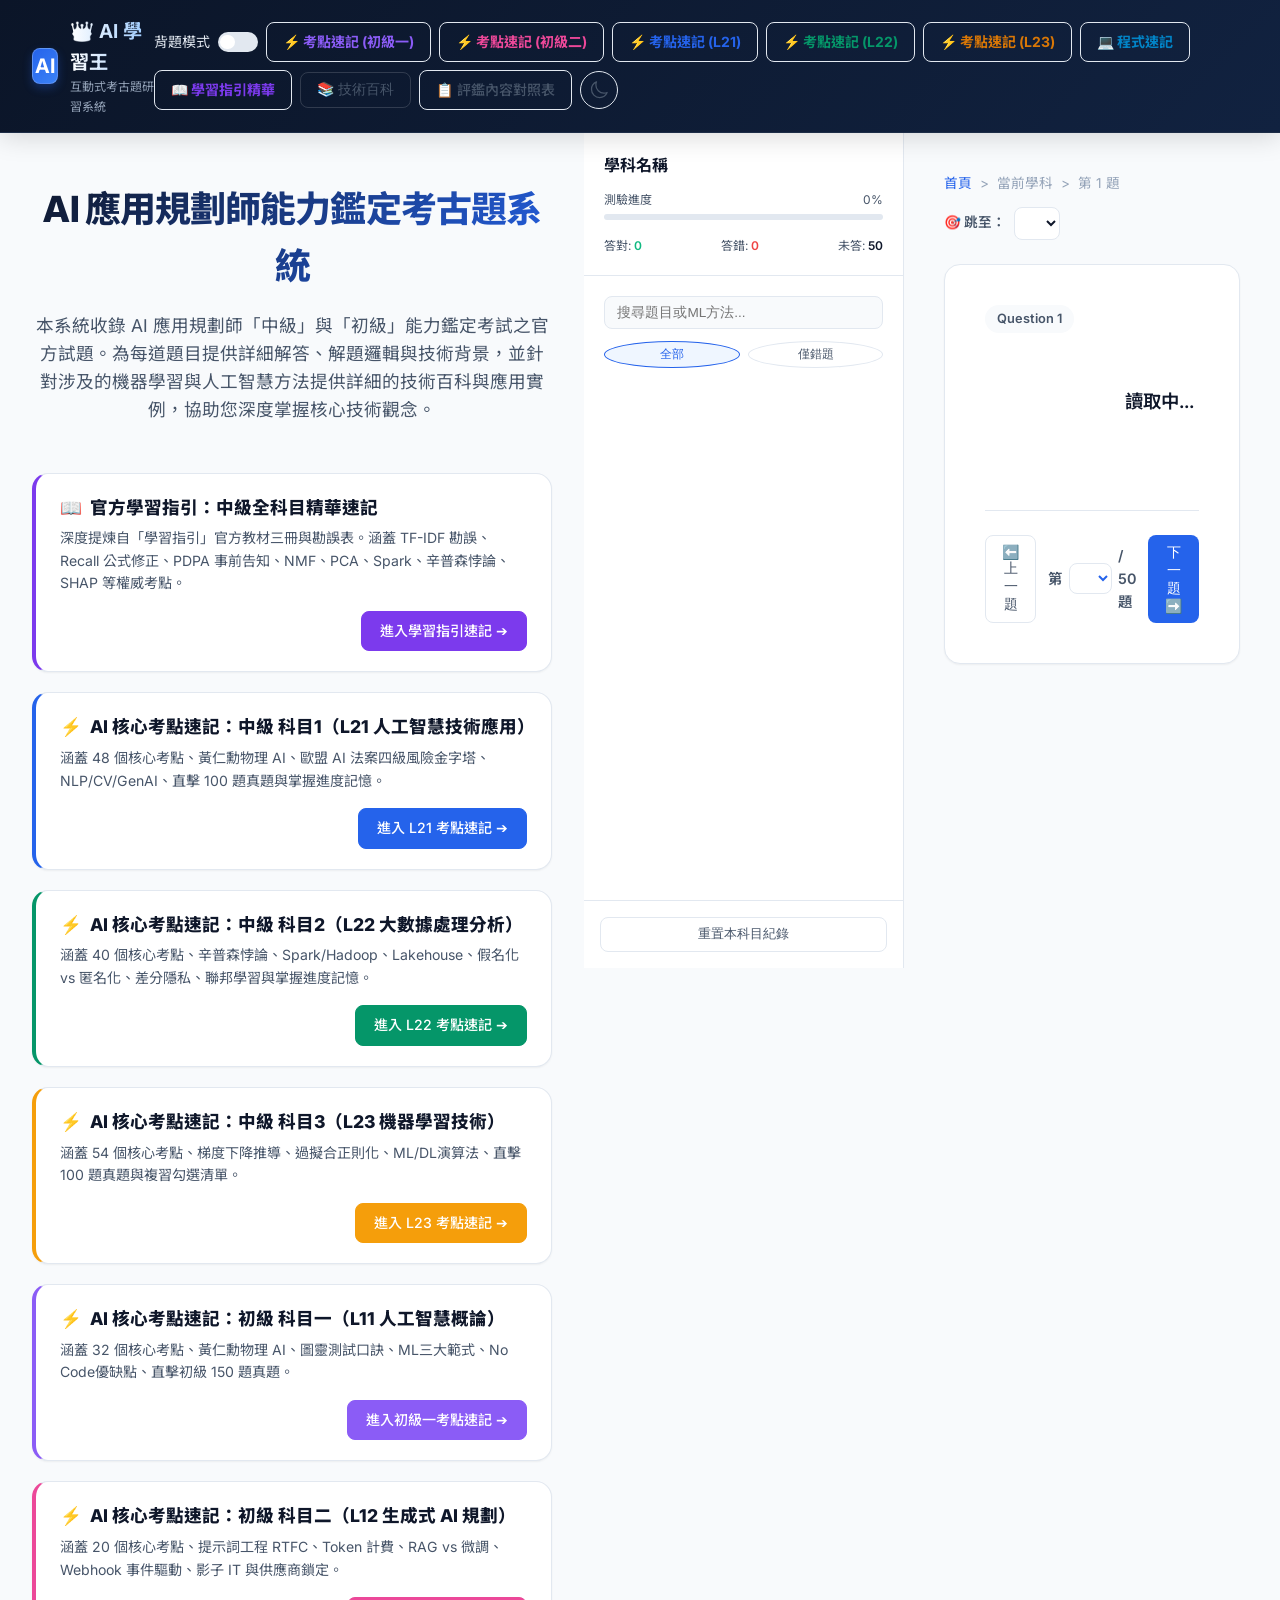
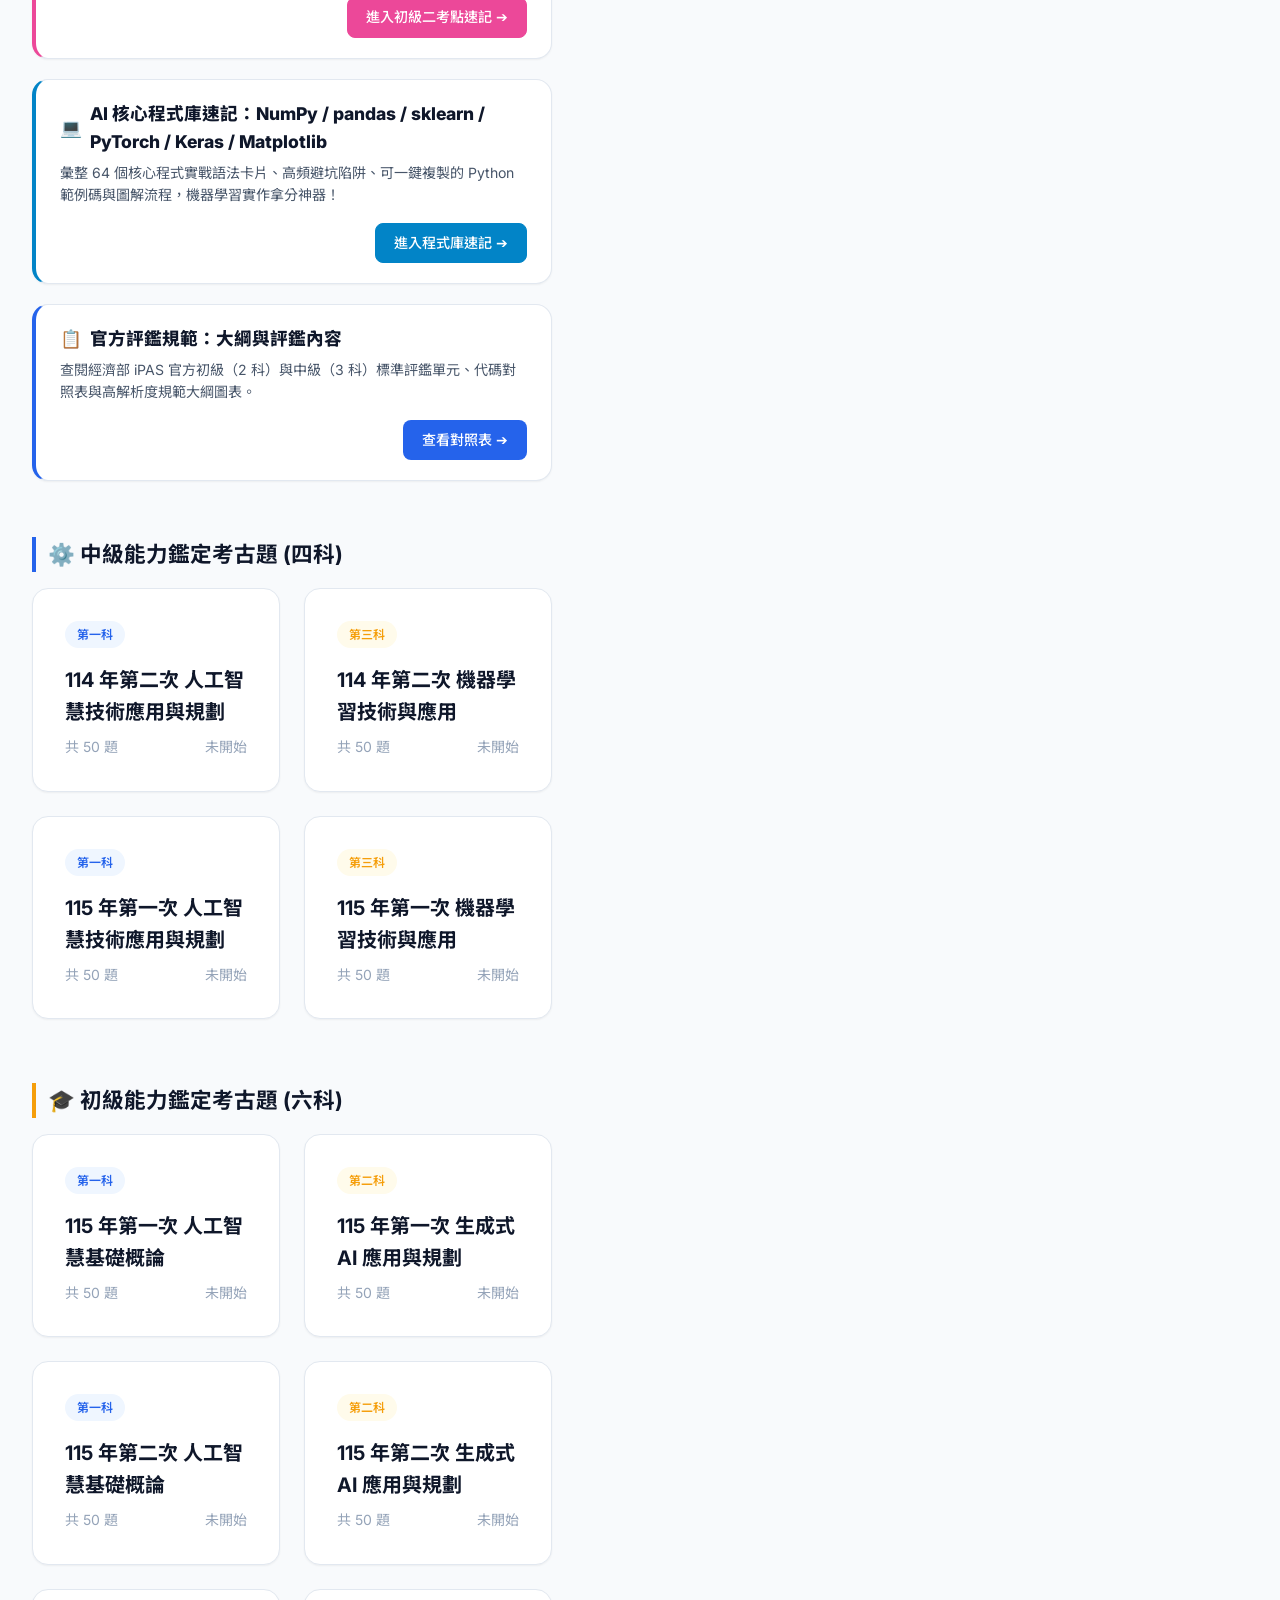
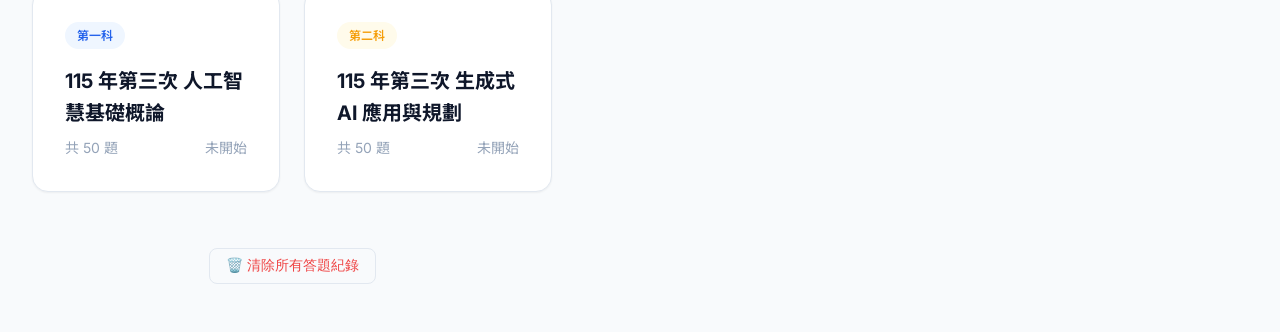
==== commit b4d8b908: "Feat: Add AI Coding Cheat Sheet page covering NumPy, pandas, scikit-learn, PyTorch, Keras, and Matpl" ====
--- a/index.html
+++ b/index.html
@@ -56,6 +56,7 @@
                 <a href="quick_notes_l21.html" class="btn btn-secondary" style="text-decoration: none; display: inline-flex; align-items: center; gap: 0.35rem; color: #2563eb; font-weight: 700;">⚡ 考點速記 (L21)</a>
                 <a href="quick_notes_l22.html" class="btn btn-secondary" style="text-decoration: none; display: inline-flex; align-items: center; gap: 0.35rem; color: #059669; font-weight: 700;">⚡ 考點速記 (L22)</a>
                 <a href="quick_notes_l23.html" class="btn btn-secondary" style="text-decoration: none; display: inline-flex; align-items: center; gap: 0.35rem; color: #d97706; font-weight: 700;">⚡ 考點速記 (L23)</a>
+                <a href="quick_notes_coding.html" class="btn btn-secondary" style="text-decoration: none; display: inline-flex; align-items: center; gap: 0.35rem; color: #0284c7; font-weight: 700;">💻 程式速記</a>
                 <a href="study_guide_notes.html" class="btn btn-secondary" style="text-decoration: none; display: inline-flex; align-items: center; gap: 0.35rem; color: #7c3aed; font-weight: 700;">📖 學習指引精華</a>
                 <button class="btn btn-secondary" id="btn-toggle-view">📚 技術百科</button>
                 <a href="syllabus.html" class="btn btn-secondary" style="text-decoration: none; display: inline-flex; align-items: center; gap: 0.35rem;">📋 評鑑內容對照表</a>
@@ -183,6 +184,23 @@
                         <div style="text-align: right; margin-top: 0.25rem;">
                             <a href="quick_notes_l12.html" class="btn btn-primary" style="text-decoration: none; font-size: 0.88rem; padding: 0.5rem 1.15rem; background: #ec4899; border-color: #ec4899; display: inline-flex; align-items: center; gap: 0.35rem;">
                                 進入初級二考點速記 ➔
+                            </a>
+                        </div>
+                    </div>
+
+                    <!-- Coding Cheat Sheet Card -->
+                    <div style="background: var(--bg-card); border: 1px solid var(--border-color); border-radius: var(--radius-lg); padding: 1.25rem 1.5rem; display: flex; flex-direction: column; justify-content: space-between; gap: 0.75rem; box-shadow: var(--shadow-sm); border-left: 4px solid #0284c7; text-align: left;">
+                        <div>
+                            <div style="font-weight: 800; font-size: 1.1rem; color: var(--text-primary); display: flex; align-items: center; gap: 0.5rem; margin-bottom: 0.35rem;">
+                                <span>💻</span> AI 核心程式庫速記：NumPy / pandas / sklearn / PyTorch / Keras / Matplotlib
+                            </div>
+                            <div style="font-size: 0.88rem; color: var(--text-secondary); line-height: 1.6;">
+                                彙整 64 個核心程式實戰語法卡片、高頻避坑陷阱、可一鍵複製的 Python 範例碼與圖解流程，機器學習實作拿分神器！
+                            </div>
+                        </div>
+                        <div style="text-align: right; margin-top: 0.25rem;">
+                            <a href="quick_notes_coding.html" class="btn btn-primary" style="text-decoration: none; font-size: 0.88rem; padding: 0.5rem 1.15rem; background: #0284c7; border-color: #0284c7; display: inline-flex; align-items: center; gap: 0.35rem;">
+                                進入程式庫速記 ➔
                             </a>
                         </div>
                     </div>
